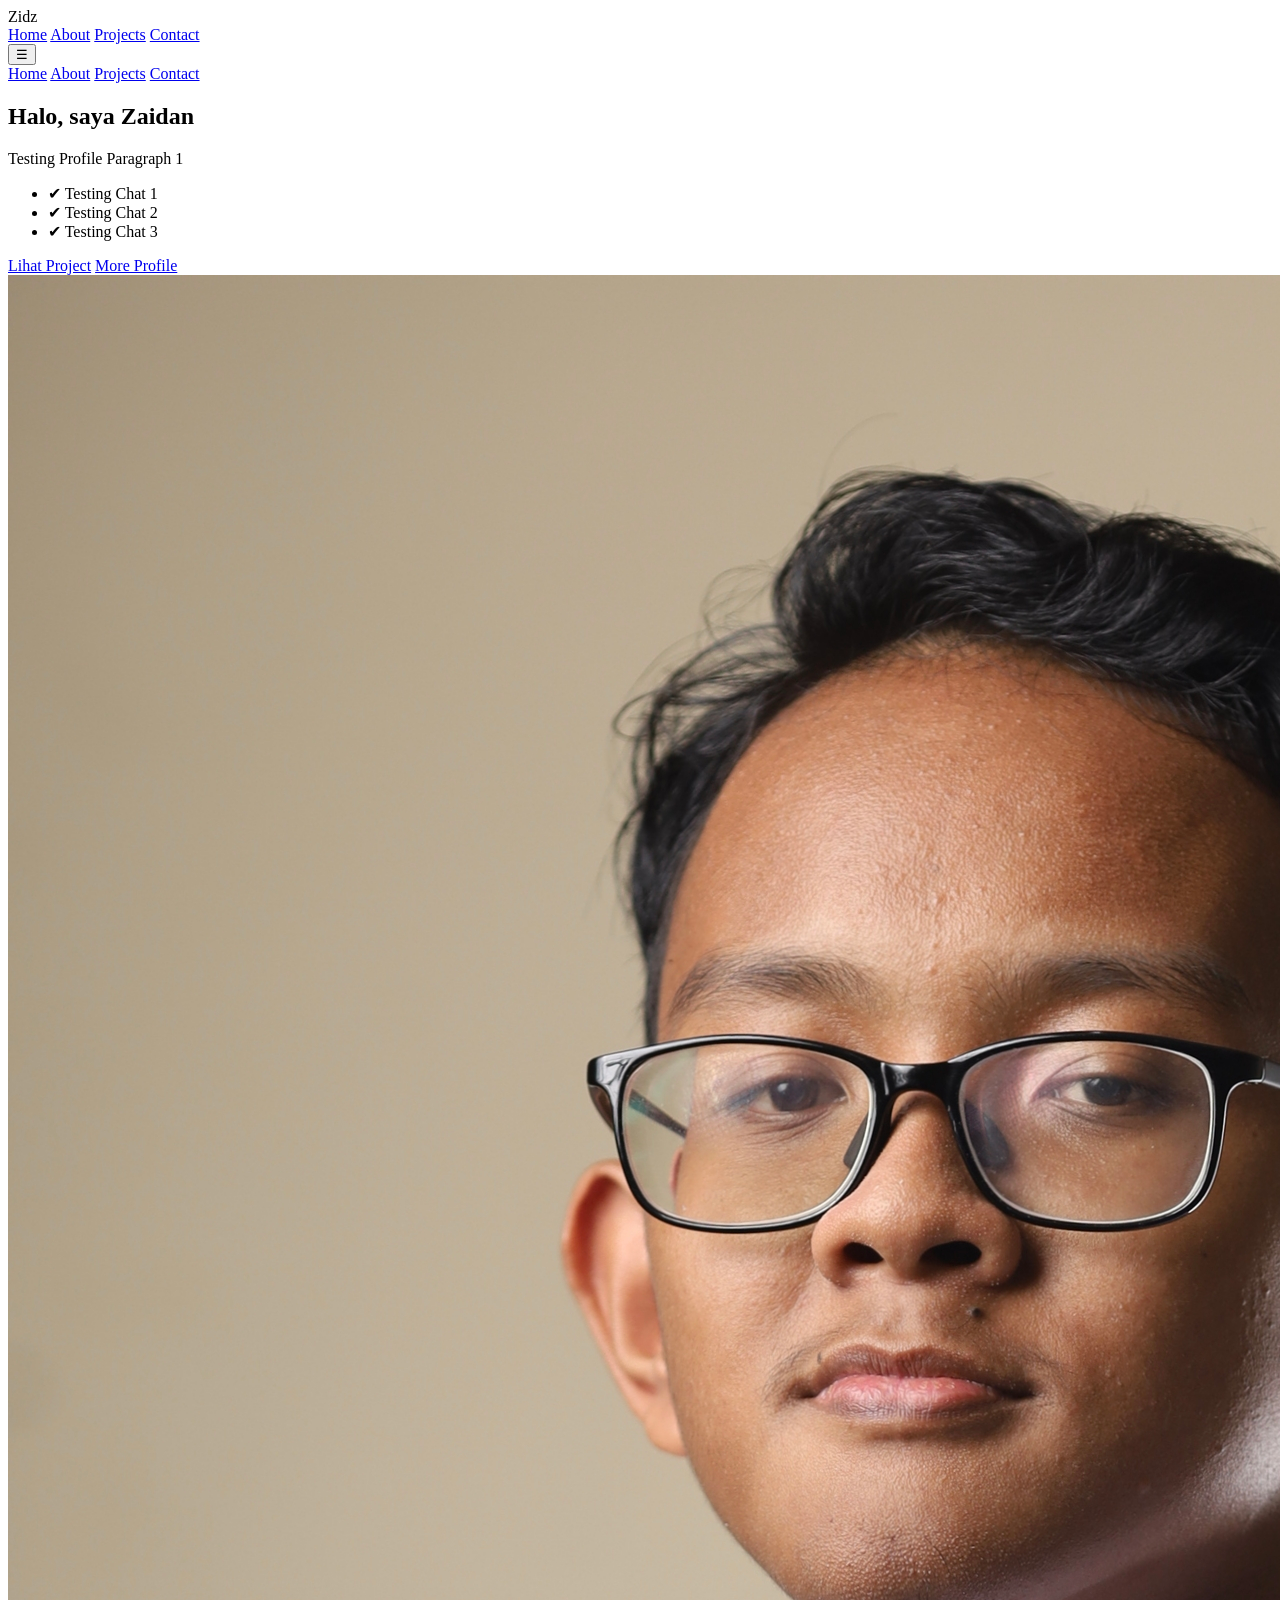
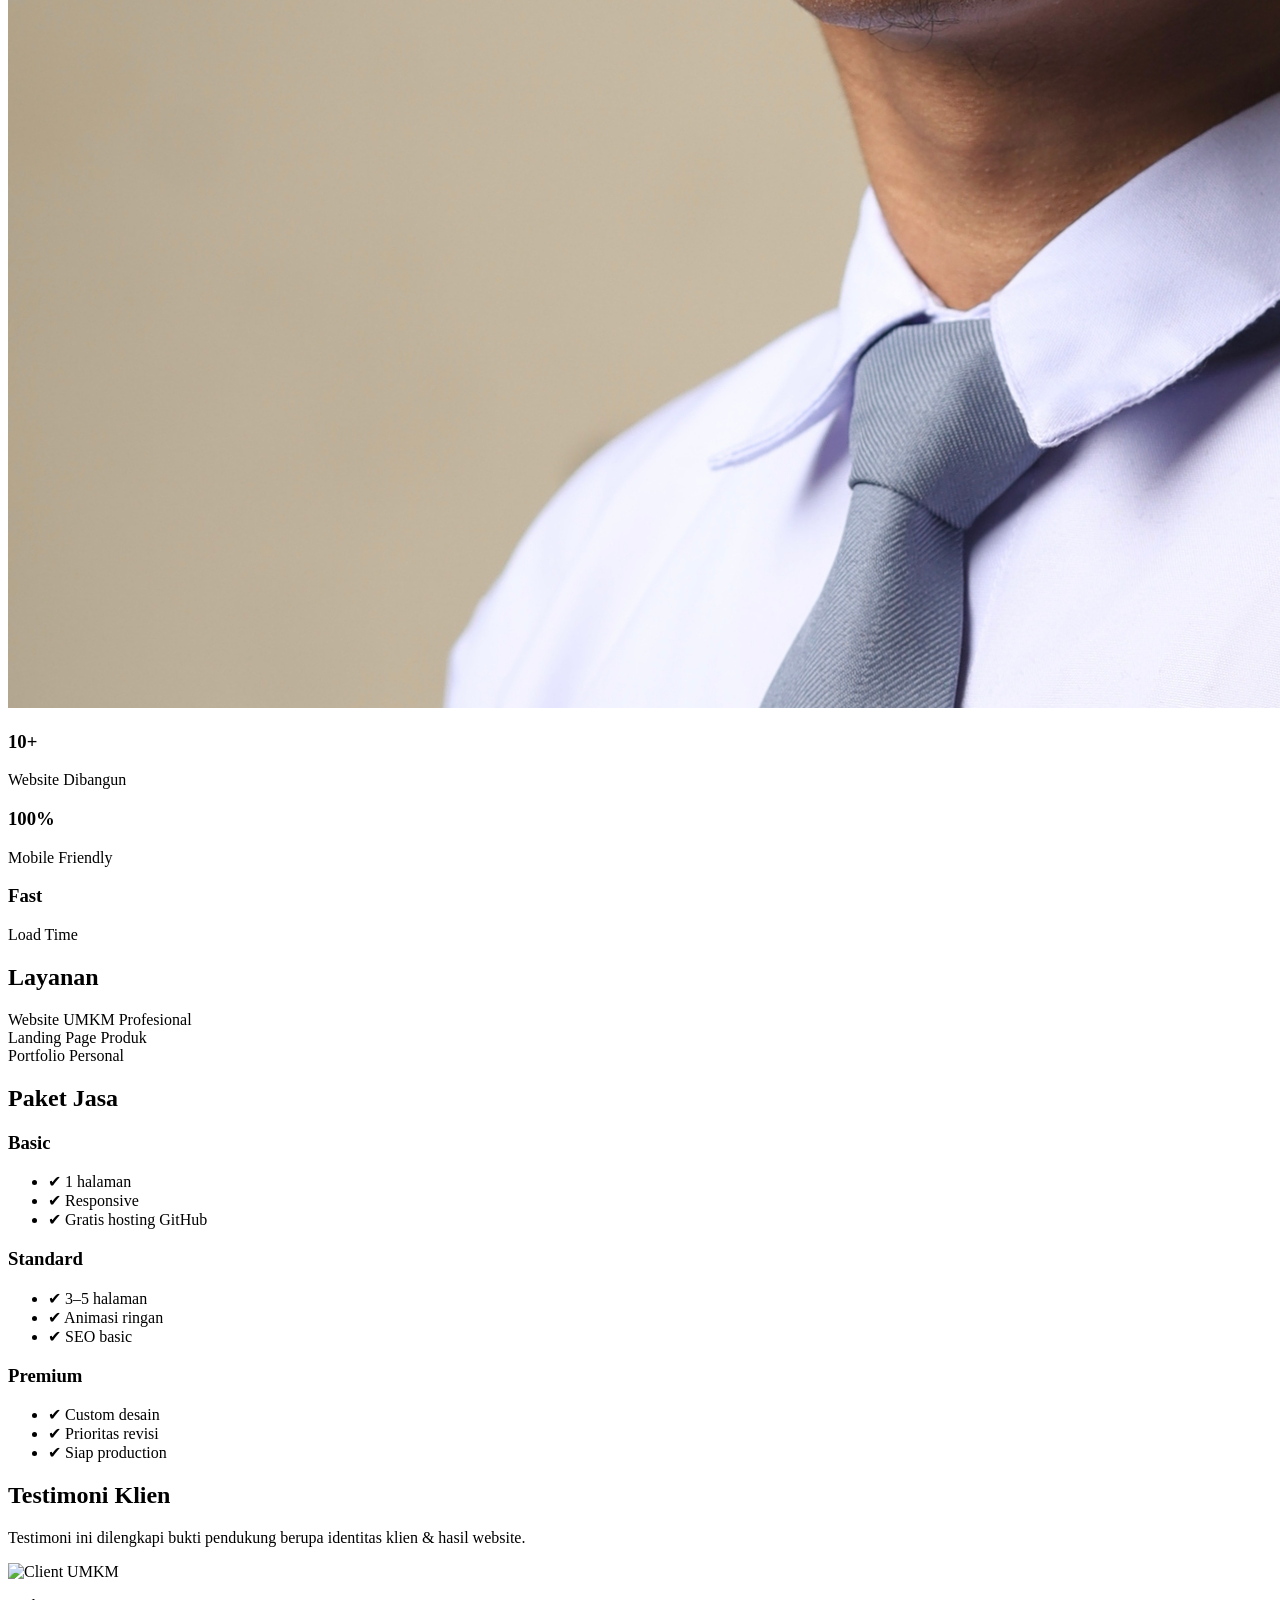
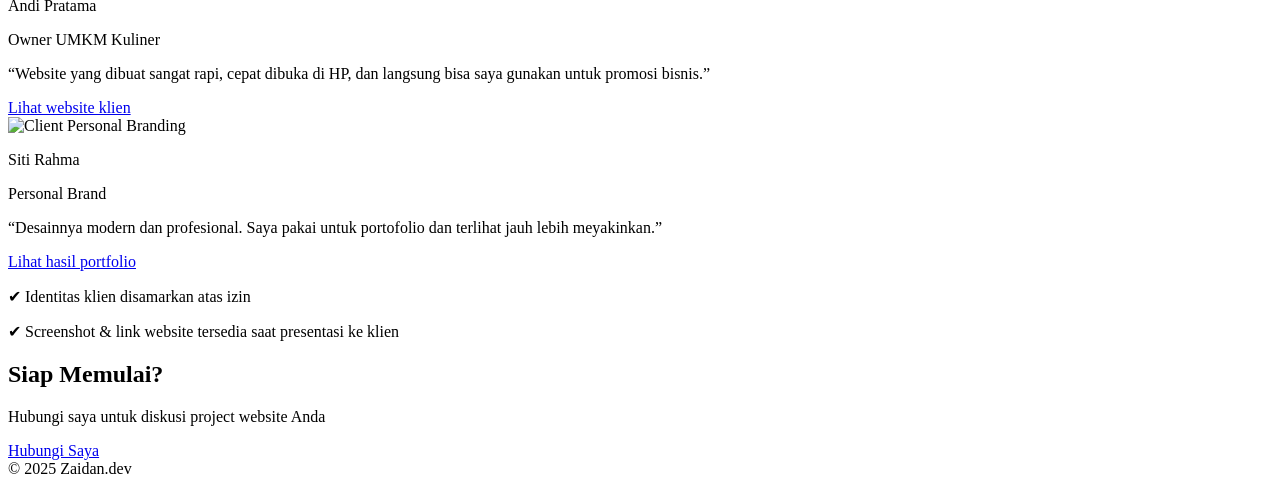
==== index.html @ a5950ab8 "Update index.html" ====
<!DOCTYPE html>
<html lang="id">
<head>
  <meta charset="UTF-8" />
  <meta name="viewport" content="width=device-width, initial-scale=1.0" />
  <title>Zaidan.dev | Elite Portfolio</title>
  <script src="https://cdn.tailwindcss.com"></script>

  <!-- Animations -->
  <style>
    @keyframes fadeUp { from { opacity:0; transform: translateY(40px);} to {opacity:1; transform:none;} }
    @keyframes float { 0%,100%{transform:translateY(0)} 50%{transform:translateY(-12px)} }
    .animate-fadeUp{animation:fadeUp 1s ease-out both}
    .animate-float{animation:float 5s ease-in-out infinite}
    .delay-1{animation-delay:.15s}
    .delay-2{animation-delay:.3s}
    .delay-3{animation-delay:.45s}
  </style>

  <!-- Mobile Navbar -->
  <script defer>
    document.addEventListener('DOMContentLoaded', () => {
      const btn = document.getElementById('menuBtn');
      const menu = document.getElementById('mobileMenu');
      btn.onclick = () => menu.classList.toggle('hidden');
    });
  </script>
</head>
<body class="bg-gradient-to-br from-slate-950 via-slate-900 to-indigo-950 text-white">

<!-- NAVBAR -->
<nav class="fixed top-0 w-full z-50 bg-black/70 backdrop-blur border-b border-white/10">
  <div class="max-w-6xl mx-auto px-6 py-4 flex justify-between items-center">
    <span class="font-bold">Zidz</span>
    <div class="hidden md:flex gap-6 text-sm">
      <a href="index.html">Home</a>
      <a href="about.html">About</a>
      <a href="projects.html">Projects</a>
      <a href="contact.html">Contact</a>
    </div>
    <button id="menuBtn" class="md:hidden text-2xl">☰</button>
  </div>
  <div id="mobileMenu" class="hidden md:hidden bg-black px-6 py-4 space-y-3">
    <a href="index.html" class="block">Home</a>
    <a href="about.html" class="block">About</a>
    <a href="projects.html" class="block">Projects</a>
    <a href="contact.html" class="block">Contact</a>
  </div>
</nav>

<div class="pt-24"></div>

<!-- HERO -->
<section class="min-h-screen flex items-center justify-center px-6">
  <div class="grid md:grid-cols-2 gap-12 items-center max-w-6xl">
    <div class="animate-fadeUp">
      <h1 class="text-5xl md:text-6xl font-extrabold mb-6">Halo, saya <span class="text-indigo-400">Zaidan</span></h1>
      <p class="text-gray-400 mb-6">Testing Profile Paragraph 1</p>
      <ul class="text-gray-300 space-y-2 mb-8">
        <li>✔ Testing Chat 1</li>
        <li>✔ Testing Chat 2</li>
        <li>✔ Testing Chat 3</li>
      </ul>
      <div class="flex flex-wrap gap-4">
        <a href="projects.html" class="bg-indigo-600 hover:bg-indigo-500 transition px-8 py-4 rounded-xl">Lihat Project</a>
        <a href="#pricing" class="border border-white/30 px-8 py-4 rounded-xl">More Profile</a>
      </div>
    </div>
    <div class="flex justify-center animate-float">
      <img src="assets/img/profile.jpg" class="w-72 h-72 rounded-full border-4 border-indigo-400/40 shadow-2xl" />
    </div>
  </div>
</section>

<!-- STATS -->
<section class="bg-black/30 py-20">
  <div class="max-w-6xl mx-auto px-6 grid grid-cols-1 sm:grid-cols-3 gap-8 text-center">
    <div class="animate-fadeUp">
      <h3 class="text-4xl font-bold text-indigo-400">10+</h3>
      <p class="text-gray-400">Website Dibangun</p>
    </div>
    <div class="animate-fadeUp delay-1">
      <h3 class="text-4xl font-bold text-indigo-400">100%</h3>
      <p class="text-gray-400">Mobile Friendly</p>
    </div>
    <div class="animate-fadeUp delay-2">
      <h3 class="text-4xl font-bold text-indigo-400">Fast</h3>
      <p class="text-gray-400">Load Time</p>
    </div>
  </div>
</section>

<!-- SERVICES -->
<section class="py-24">
  <div class="max-w-6xl mx-auto px-6">
    <h2 class="text-4xl font-bold mb-12">Layanan</h2>
    <div class="grid md:grid-cols-3 gap-8">
      <div class="bg-white/5 p-6 rounded-xl animate-fadeUp">Website UMKM Profesional</div>
      <div class="bg-white/5 p-6 rounded-xl animate-fadeUp delay-1">Landing Page Produk</div>
      <div class="bg-white/5 p-6 rounded-xl animate-fadeUp delay-2">Portfolio Personal</div>
    </div>
  </div>
</section>

<!-- PRICING -->
<section id="pricing" class="bg-black/30 py-24">
  <div class="max-w-6xl mx-auto px-6">
    <h2 class="text-4xl font-bold mb-12">Paket Jasa</h2>
    <div class="grid md:grid-cols-3 gap-8">
      <div class="bg-white/5 p-6 rounded-xl animate-fadeUp">
        <h3 class="text-xl font-bold mb-4">Basic</h3>
        <ul class="text-gray-400 space-y-2">
          <li>✔ 1 halaman</li>
          <li>✔ Responsive</li>
          <li>✔ Gratis hosting GitHub</li>
        </ul>
      </div>
      <div class="bg-indigo-600 p-6 rounded-xl animate-fadeUp delay-1">
        <h3 class="text-xl font-bold mb-4">Standard</h3>
        <ul class="space-y-2">
          <li>✔ 3–5 halaman</li>
          <li>✔ Animasi ringan</li>
          <li>✔ SEO basic</li>
        </ul>
      </div>
      <div class="bg-white/5 p-6 rounded-xl animate-fadeUp delay-2">
        <h3 class="text-xl font-bold mb-4">Premium</h3>
        <ul class="text-gray-400 space-y-2">
          <li>✔ Custom desain</li>
          <li>✔ Prioritas revisi</li>
          <li>✔ Siap production</li>
        </ul>
      </div>
    </div>
  </div>
</section>

<!-- TESTIMONIAL -->
<section class="py-24 bg-black/20">
  <div class="max-w-6xl mx-auto px-6">
    <h2 class="text-4xl font-bold mb-4">Testimoni Klien</h2>
    <p class="text-gray-400 mb-12">Testimoni ini dilengkapi bukti pendukung berupa identitas klien & hasil website.</p>

    <div class="grid md:grid-cols-2 gap-8">
      <!-- Testimoni 1 -->
      <div class="bg-white/5 p-6 rounded-xl animate-fadeUp">
        <div class="flex items-center gap-4 mb-4">
          <img src="https://placehold.co/60x60" class="rounded-full" alt="Client UMKM" />
          <div>
            <p class="font-semibold">Andi Pratama</p>
            <p class="text-sm text-gray-400">Owner UMKM Kuliner</p>
          </div>
        </div>
        <p class="text-gray-300 mb-4">“Website yang dibuat sangat rapi, cepat dibuka di HP, dan langsung bisa saya gunakan untuk promosi bisnis.”</p>
        <a href="#" class="text-indigo-400 text-sm underline">Lihat website klien</a>
      </div>

      <!-- Testimoni 2 -->
      <div class="bg-white/5 p-6 rounded-xl animate-fadeUp delay-1">
        <div class="flex items-center gap-4 mb-4">
          <img src="https://placehold.co/60x60" class="rounded-full" alt="Client Personal Branding" />
          <div>
            <p class="font-semibold">Siti Rahma</p>
            <p class="text-sm text-gray-400">Personal Brand</p>
          </div>
        </div>
        <p class="text-gray-300 mb-4">“Desainnya modern dan profesional. Saya pakai untuk portofolio dan terlihat jauh lebih meyakinkan.”</p>
        <a href="#" class="text-indigo-400 text-sm underline">Lihat hasil portfolio</a>
      </div>
    </div>

    <!-- Bukti tambahan -->
    <div class="mt-12 text-sm text-gray-400">
      <p>✔ Identitas klien disamarkan atas izin</p>
      <p>✔ Screenshot & link website tersedia saat presentasi ke klien</p>
    </div>
  </div>
</section>

<!-- CTA -->
<section class="bg-indigo-700 py-24 text-center">
  <h2 class="text-4xl font-bold mb-6">Siap Memulai?</h2>
  <p class="mb-8">Hubungi saya untuk diskusi project website Anda</p>
  <a href="contact.html" class="bg-white text-indigo-700 px-8 py-4 rounded-xl font-semibold">Hubungi Saya</a>
</section>

<footer class="py-6 text-center text-sm text-gray-400">© 2025 Zaidan.dev</footer>

</body>
</html>
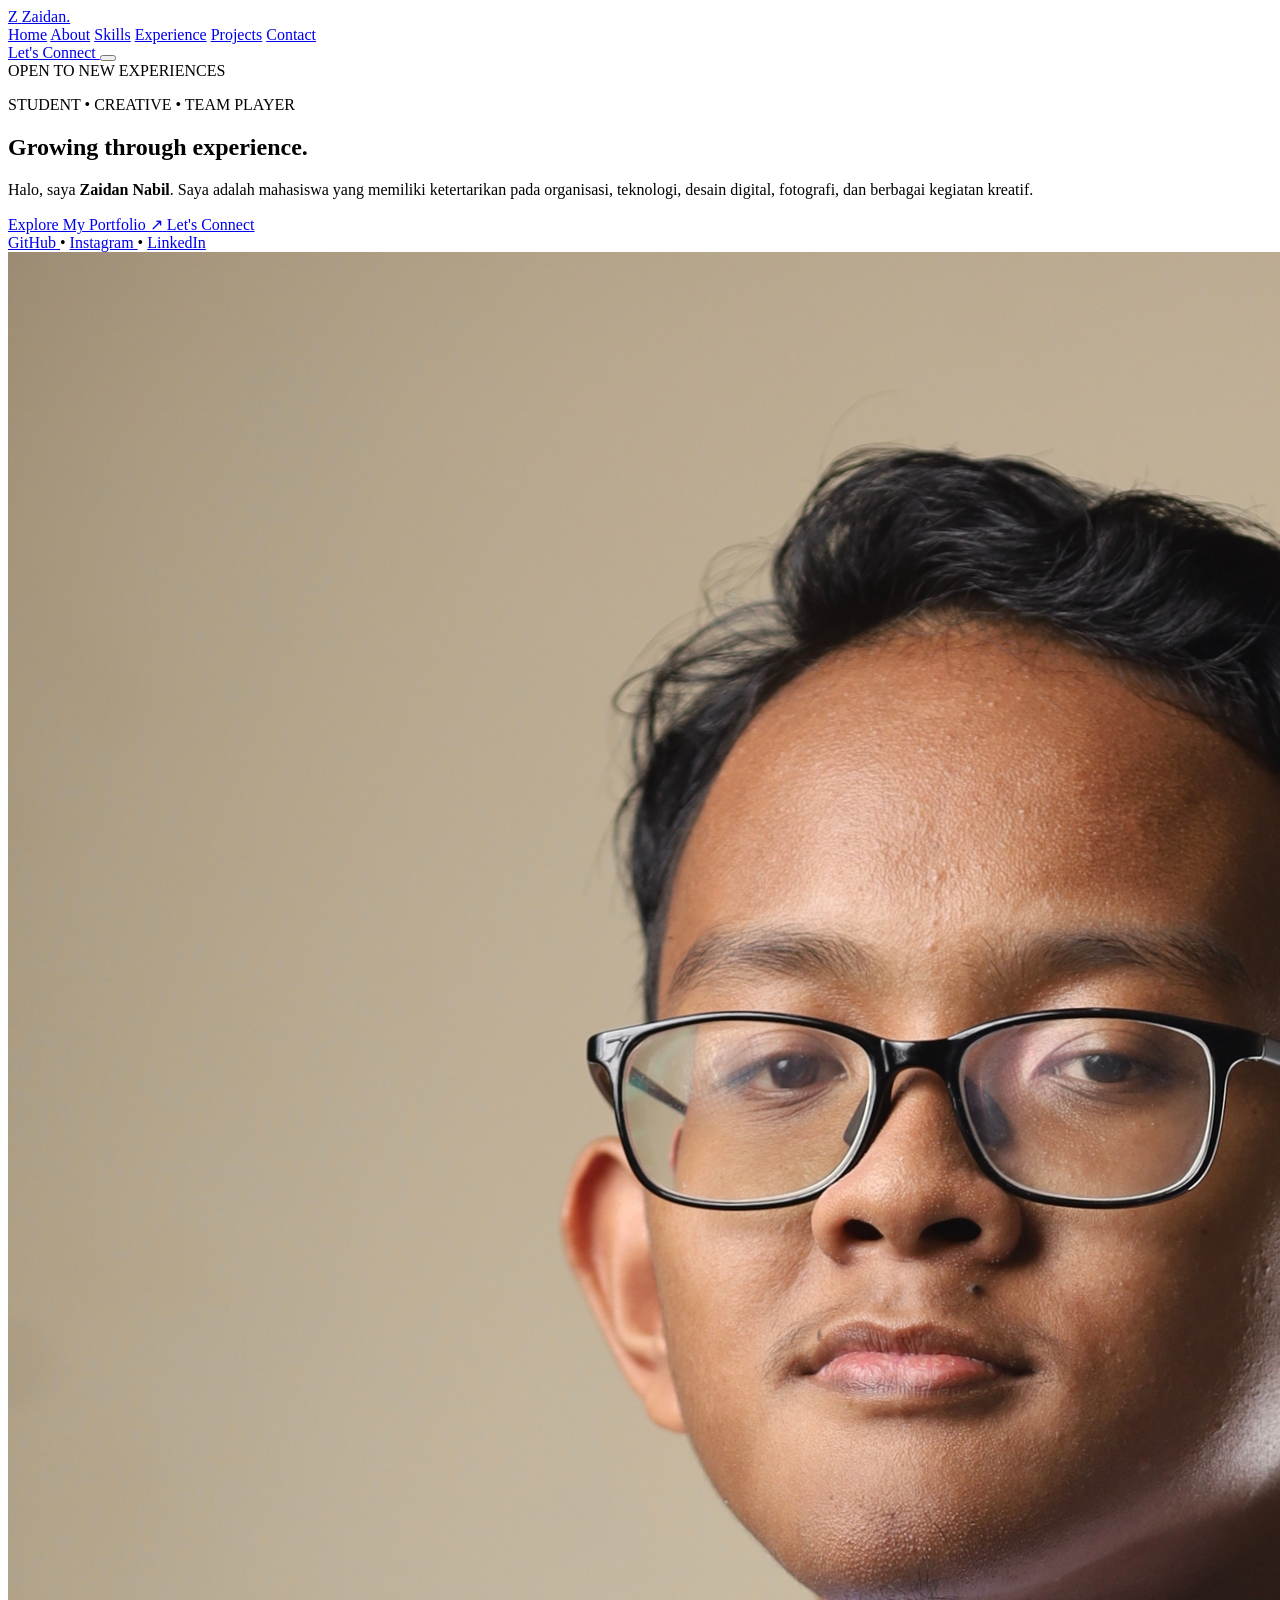
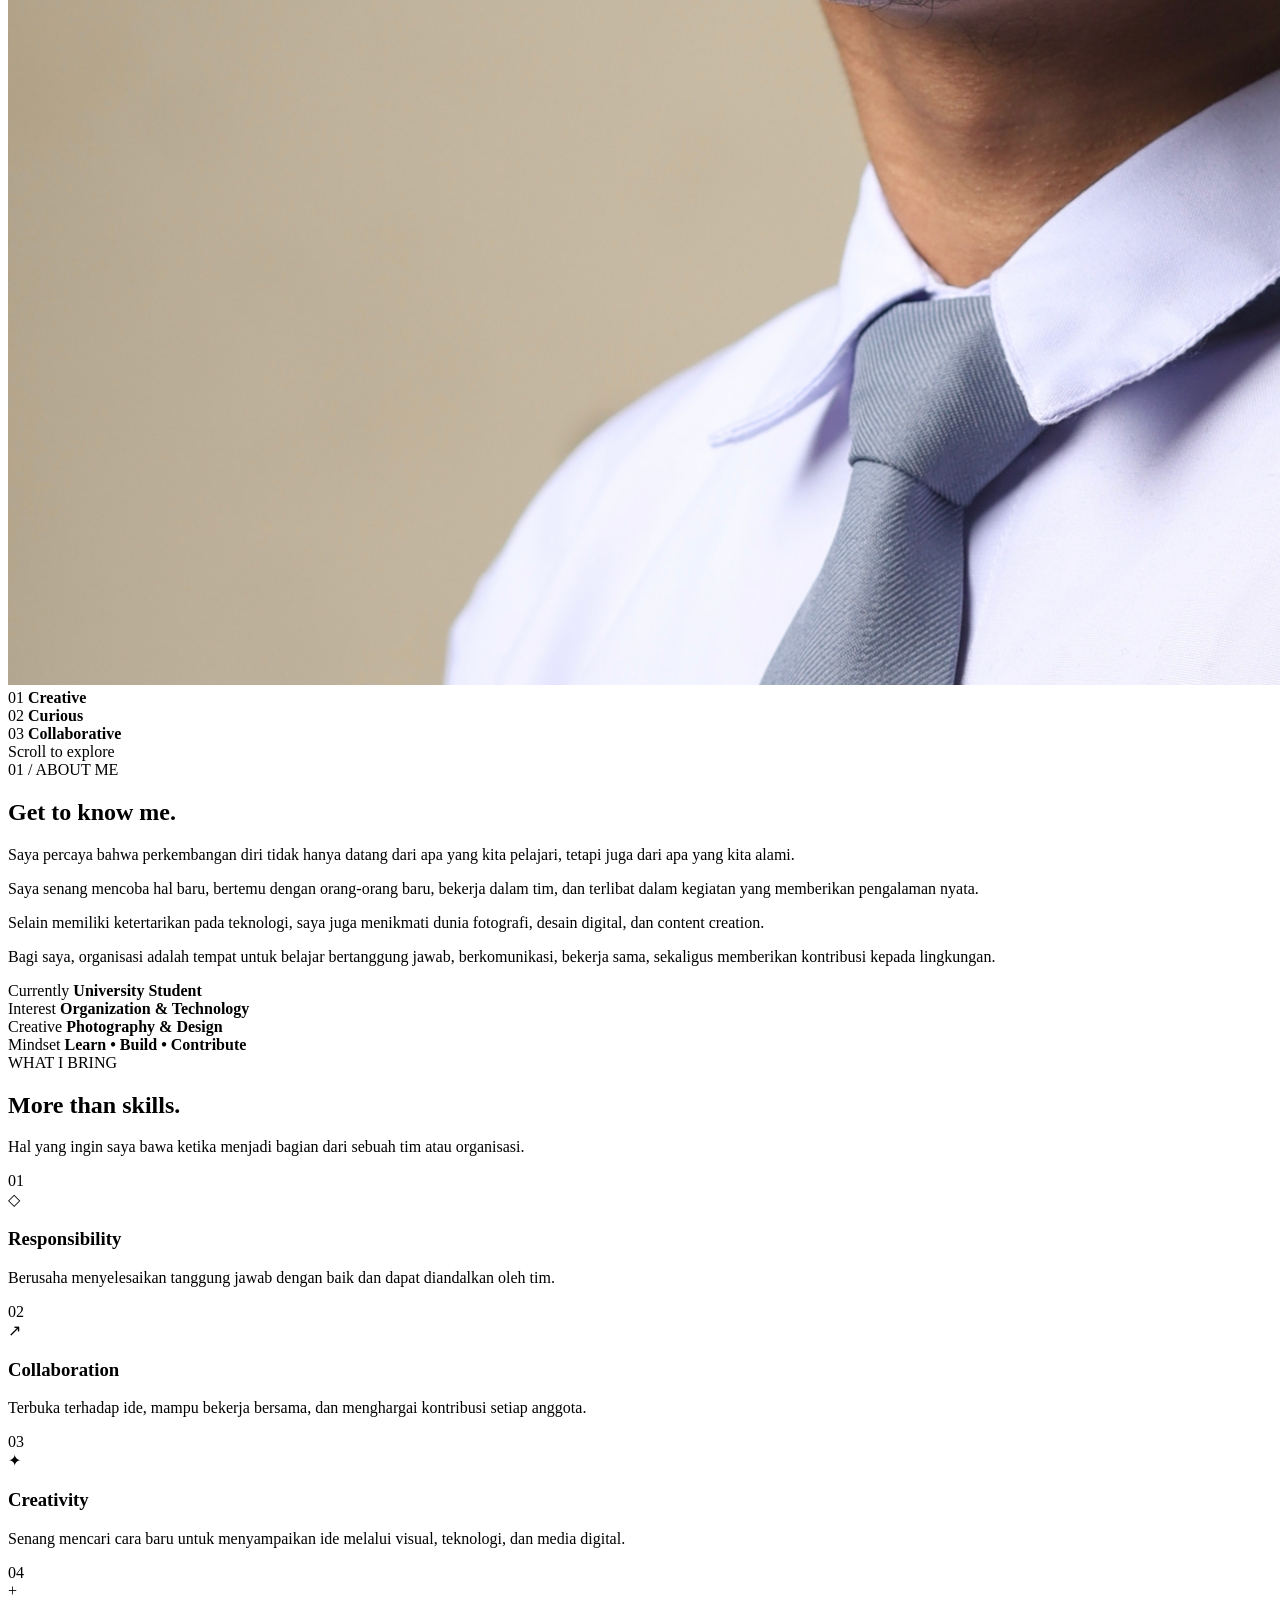
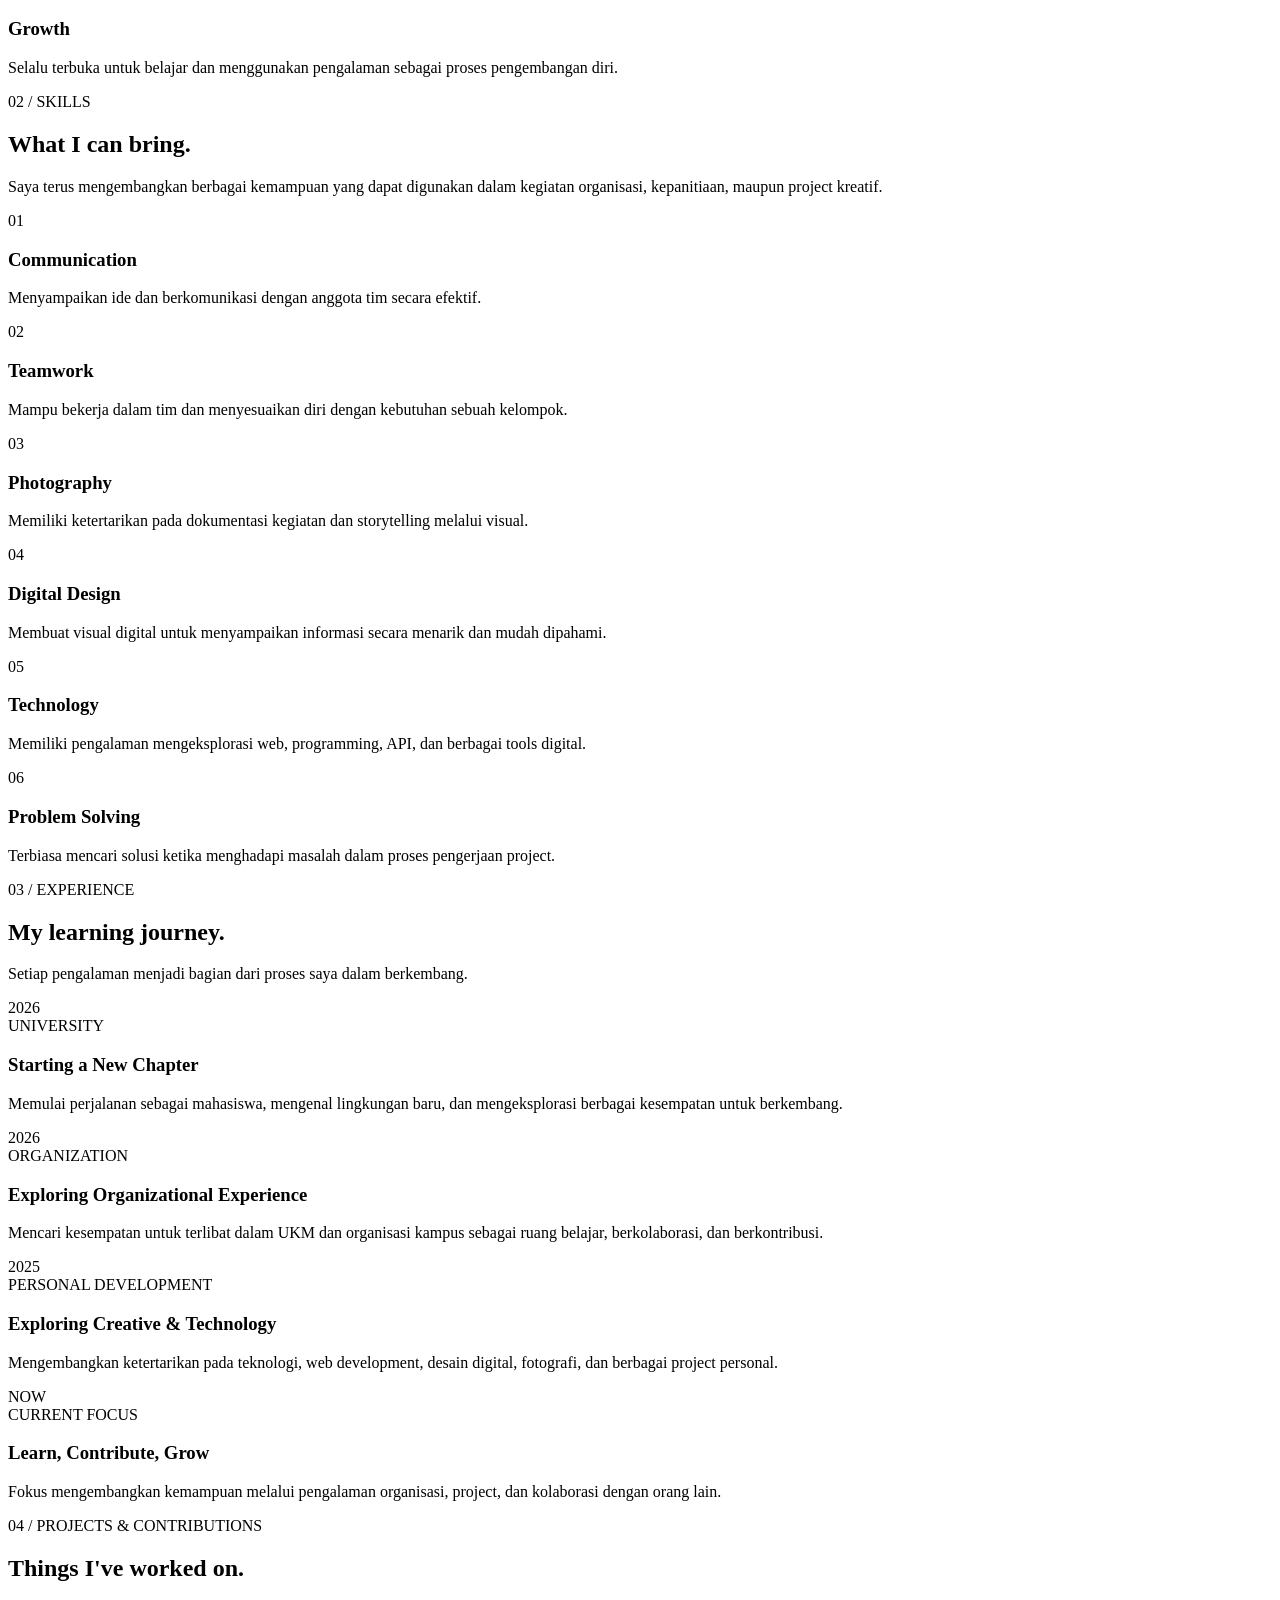
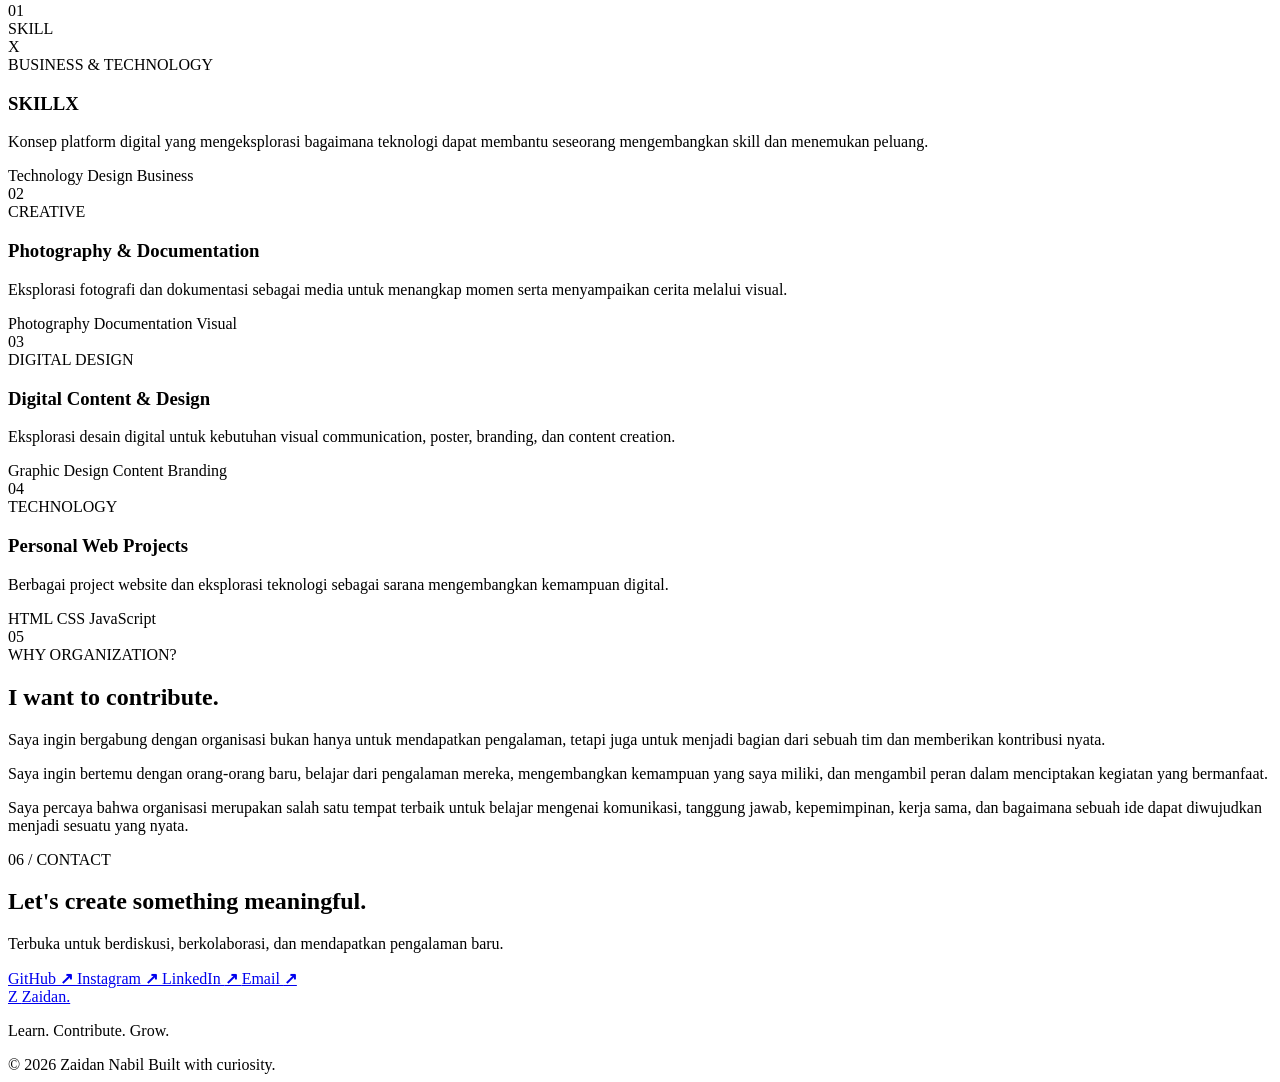
==== commit c3221e18: "Update fmt.Println output from 'Hello' to 'Goodbye'" ====
--- a/index.html
+++ b/index.html
@@ -1,190 +1,1230 @@
 <!DOCTYPE html>
 <html lang="id">
 <head>
-  <meta charset="UTF-8" />
-  <meta name="viewport" content="width=device-width, initial-scale=1.0" />
-  <title>Zaidan.dev | Elite Portfolio</title>
-  <script src="https://cdn.tailwindcss.com"></script>
-
-  <!-- Animations -->
-  <style>
-    @keyframes fadeUp { from { opacity:0; transform: translateY(40px);} to {opacity:1; transform:none;} }
-    @keyframes float { 0%,100%{transform:translateY(0)} 50%{transform:translateY(-12px)} }
-    .animate-fadeUp{animation:fadeUp 1s ease-out both}
-    .animate-float{animation:float 5s ease-in-out infinite}
-    .delay-1{animation-delay:.15s}
-    .delay-2{animation-delay:.3s}
-    .delay-3{animation-delay:.45s}
-  </style>
-
-  <!-- Mobile Navbar -->
-  <script defer>
-    document.addEventListener('DOMContentLoaded', () => {
-      const btn = document.getElementById('menuBtn');
-      const menu = document.getElementById('mobileMenu');
-      btn.onclick = () => menu.classList.toggle('hidden');
-    });
-  </script>
+    <meta charset="UTF-8">
+    <meta name="viewport" content="width=device-width, initial-scale=1.0">
+
+    <title>Zaidan Nabil | Student Portfolio</title>
+
+    <meta
+        name="description"
+        content="Portfolio personal Zaidan Nabil — mahasiswa yang tertarik pada organisasi, teknologi, desain, fotografi, dan pengembangan diri."
+    >
+
+    <link rel="preconnect" href="https://fonts.googleapis.com">
+    <link rel="preconnect" href="https://fonts.gstatic.com" crossorigin>
+
+    <link
+        href="https://fonts.googleapis.com/css2?family=DM+Sans:wght@400;500;600;700&family=Space+Grotesk:wght@400;500;600;700&display=swap"
+        rel="stylesheet"
+    >
+
+    <link rel="stylesheet" href="assets/css/style.css">
 </head>
-<body class="bg-gradient-to-br from-slate-950 via-slate-900 to-indigo-950 text-white">
-
-<!-- NAVBAR -->
-<nav class="fixed top-0 w-full z-50 bg-black/70 backdrop-blur border-b border-white/10">
-  <div class="max-w-6xl mx-auto px-6 py-4 flex justify-between items-center">
-    <span class="font-bold">Zidz</span>
-    <div class="hidden md:flex gap-6 text-sm">
-      <a href="index.html">Home</a>
-      <a href="about.html">About</a>
-      <a href="projects.html">Projects</a>
-      <a href="contact.html">Contact</a>
+
+<body>
+
+<!-- ================= NAVBAR ================= -->
+
+<header class="navbar" id="navbar">
+
+    <div class="container nav-wrapper">
+
+        <a href="index.html" class="brand">
+            <span class="brand-mark">Z</span>
+            <span>Zaidan.</span>
+        </a>
+
+        <nav class="nav-menu" id="navMenu">
+
+            <a href="#home" class="active">Home</a>
+            <a href="#about">About</a>
+            <a href="#skills">Skills</a>
+            <a href="#experience">Experience</a>
+            <a href="#projects">Projects</a>
+            <a href="#contact">Contact</a>
+
+        </nav>
+
+        <a href="#contact" class="nav-cta">
+            Let's Connect
+        </a>
+
+        <button
+            class="mobile-menu"
+            id="mobileMenu"
+            aria-label="Open navigation"
+        >
+            <span></span>
+            <span></span>
+            <span></span>
+        </button>
+
     </div>
-    <button id="menuBtn" class="md:hidden text-2xl">☰</button>
-  </div>
-  <div id="mobileMenu" class="hidden md:hidden bg-black px-6 py-4 space-y-3">
-    <a href="index.html" class="block">Home</a>
-    <a href="about.html" class="block">About</a>
-    <a href="projects.html" class="block">Projects</a>
-    <a href="contact.html" class="block">Contact</a>
-  </div>
-</nav>
-
-<div class="pt-24"></div>
-
-<!-- HERO -->
-<section class="min-h-screen flex items-center justify-center px-6">
-  <div class="grid md:grid-cols-2 gap-12 items-center max-w-6xl">
-    <div class="animate-fadeUp">
-      <h1 class="text-5xl md:text-6xl font-extrabold mb-6">Halo, saya <span class="text-indigo-400">Zaidan</span></h1>
-      <p class="text-gray-400 mb-6">Testing Profile Paragraph 1</p>
-      <ul class="text-gray-300 space-y-2 mb-8">
-        <li>✔ Testing Chat 1</li>
-        <li>✔ Testing Chat 2</li>
-        <li>✔ Testing Chat 3</li>
-      </ul>
-      <div class="flex flex-wrap gap-4">
-        <a href="projects.html" class="bg-indigo-600 hover:bg-indigo-500 transition px-8 py-4 rounded-xl">Lihat Project</a>
-        <a href="#pricing" class="border border-white/30 px-8 py-4 rounded-xl">More Profile</a>
-      </div>
+
+</header>
+
+
+<main>
+
+<!-- ================= HERO ================= -->
+
+<section class="hero" id="home">
+
+    <div class="hero-decoration decoration-one"></div>
+    <div class="hero-decoration decoration-two"></div>
+
+    <div class="container hero-wrapper">
+
+        <div class="hero-content reveal">
+
+            <div class="hero-label">
+                <span class="online-dot"></span>
+                OPEN TO NEW EXPERIENCES
+            </div>
+
+            <p class="hero-small-title">
+                STUDENT • CREATIVE • TEAM PLAYER
+            </p>
+
+            <h1>
+                Growing through
+                <span>experience.</span>
+            </h1>
+
+            <p class="hero-description">
+
+                Halo, saya <strong>Zaidan Nabil</strong>.
+                Saya adalah mahasiswa yang memiliki ketertarikan
+                pada organisasi, teknologi, desain digital,
+                fotografi, dan berbagai kegiatan kreatif.
+
+            </p>
+
+            <div class="hero-buttons">
+
+                <a href="#about" class="button primary">
+                    Explore My Portfolio
+                    <span>↗</span>
+                </a>
+
+                <a href="#contact" class="button secondary">
+                    Let's Connect
+                </a>
+
+            </div>
+
+            <div class="social-links">
+
+                <a
+                    href="https://github.com/ZidzN"
+                    target="_blank"
+                    rel="noopener"
+                >
+                    GitHub
+                </a>
+
+                <span>•</span>
+
+                <a href="#" target="_blank">
+                    Instagram
+                </a>
+
+                <span>•</span>
+
+                <a href="#" target="_blank">
+                    LinkedIn
+                </a>
+
+            </div>
+
+        </div>
+
+
+        <div class="hero-profile reveal">
+
+            <div class="profile-background"></div>
+
+            <div class="profile-frame">
+
+                <img
+                    src="assets/img/profile.jpg"
+                    alt="Foto Zaidan Nabil"
+                >
+
+            </div>
+
+            <div class="profile-tag tag-one">
+
+                <span>01</span>
+
+                <strong>
+                    Creative
+                </strong>
+
+            </div>
+
+            <div class="profile-tag tag-two">
+
+                <span>02</span>
+
+                <strong>
+                    Curious
+                </strong>
+
+            </div>
+
+            <div class="profile-tag tag-three">
+
+                <span>03</span>
+
+                <strong>
+                    Collaborative
+                </strong>
+
+            </div>
+
+        </div>
+
     </div>
-    <div class="flex justify-center animate-float">
-      <img src="assets/img/profile.jpg" class="w-72 h-72 rounded-full border-4 border-indigo-400/40 shadow-2xl" />
+
+
+    <div class="scroll-down">
+
+        <span></span>
+
+        Scroll to explore
+
     </div>
-  </div>
+
 </section>
 
-<!-- STATS -->
-<section class="bg-black/30 py-20">
-  <div class="max-w-6xl mx-auto px-6 grid grid-cols-1 sm:grid-cols-3 gap-8 text-center">
-    <div class="animate-fadeUp">
-      <h3 class="text-4xl font-bold text-indigo-400">10+</h3>
-      <p class="text-gray-400">Website Dibangun</p>
+
+<!-- ================= ABOUT ================= -->
+
+<section class="section" id="about">
+
+    <div class="container">
+
+        <div class="section-header reveal">
+
+            <span class="section-label">
+                01 / ABOUT ME
+            </span>
+
+            <h2>
+                Get to know
+                <span>me.</span>
+            </h2>
+
+        </div>
+
+
+        <div class="about-layout">
+
+            <div class="about-text reveal">
+
+                <p class="about-lead">
+
+                    Saya percaya bahwa perkembangan diri
+                    tidak hanya datang dari apa yang kita pelajari,
+                    tetapi juga dari apa yang kita alami.
+
+                </p>
+
+                <p>
+
+                    Saya senang mencoba hal baru, bertemu dengan
+                    orang-orang baru, bekerja dalam tim, dan terlibat
+                    dalam kegiatan yang memberikan pengalaman nyata.
+
+                </p>
+
+                <p>
+
+                    Selain memiliki ketertarikan pada teknologi,
+                    saya juga menikmati dunia fotografi, desain
+                    digital, dan content creation.
+
+                </p>
+
+                <p>
+
+                    Bagi saya, organisasi adalah tempat untuk belajar
+                    bertanggung jawab, berkomunikasi, bekerja sama,
+                    sekaligus memberikan kontribusi kepada lingkungan.
+
+                </p>
+
+            </div>
+
+
+            <div class="about-info reveal">
+
+                <div class="info-item">
+
+                    <span>Currently</span>
+
+                    <strong>
+                        University Student
+                    </strong>
+
+                </div>
+
+                <div class="info-item">
+
+                    <span>Interest</span>
+
+                    <strong>
+                        Organization & Technology
+                    </strong>
+
+                </div>
+
+                <div class="info-item">
+
+                    <span>Creative</span>
+
+                    <strong>
+                        Photography & Design
+                    </strong>
+
+                </div>
+
+                <div class="info-item">
+
+                    <span>Mindset</span>
+
+                    <strong>
+                        Learn • Build • Contribute
+                    </strong>
+
+                </div>
+
+            </div>
+
+        </div>
+
     </div>
-    <div class="animate-fadeUp delay-1">
-      <h3 class="text-4xl font-bold text-indigo-400">100%</h3>
-      <p class="text-gray-400">Mobile Friendly</p>
+
+</section>
+
+
+<!-- ================= VALUES ================= -->
+
+<section class="section values-section">
+
+    <div class="container">
+
+        <div class="section-header centered reveal">
+
+            <span class="section-label">
+                WHAT I BRING
+            </span>
+
+            <h2>
+                More than
+                <span>skills.</span>
+            </h2>
+
+            <p>
+                Hal yang ingin saya bawa ketika menjadi bagian
+                dari sebuah tim atau organisasi.
+            </p>
+
+        </div>
+
+
+        <div class="values-grid">
+
+            <article class="value-card reveal">
+
+                <span class="value-number">
+                    01
+                </span>
+
+                <div class="value-icon">
+                    ◇
+                </div>
+
+                <h3>
+                    Responsibility
+                </h3>
+
+                <p>
+                    Berusaha menyelesaikan tanggung jawab
+                    dengan baik dan dapat diandalkan oleh tim.
+                </p>
+
+            </article>
+
+
+            <article class="value-card reveal">
+
+                <span class="value-number">
+                    02
+                </span>
+
+                <div class="value-icon">
+                    ↗
+                </div>
+
+                <h3>
+                    Collaboration
+                </h3>
+
+                <p>
+                    Terbuka terhadap ide, mampu bekerja bersama,
+                    dan menghargai kontribusi setiap anggota.
+                </p>
+
+            </article>
+
+
+            <article class="value-card reveal">
+
+                <span class="value-number">
+                    03
+                </span>
+
+                <div class="value-icon">
+                    ✦
+                </div>
+
+                <h3>
+                    Creativity
+                </h3>
+
+                <p>
+                    Senang mencari cara baru untuk menyampaikan
+                    ide melalui visual, teknologi, dan media digital.
+                </p>
+
+            </article>
+
+
+            <article class="value-card reveal">
+
+                <span class="value-number">
+                    04
+                </span>
+
+                <div class="value-icon">
+                    +
+                </div>
+
+                <h3>
+                    Growth
+                </h3>
+
+                <p>
+                    Selalu terbuka untuk belajar dan menggunakan
+                    pengalaman sebagai proses pengembangan diri.
+                </p>
+
+            </article>
+
+        </div>
+
     </div>
-    <div class="animate-fadeUp delay-2">
-      <h3 class="text-4xl font-bold text-indigo-400">Fast</h3>
-      <p class="text-gray-400">Load Time</p>
+
+</section>
+
+
+<!-- ================= SKILLS ================= -->
+
+<section class="section" id="skills">
+
+    <div class="container">
+
+        <div class="section-header reveal">
+
+            <span class="section-label">
+                02 / SKILLS
+            </span>
+
+            <h2>
+                What I can
+                <span>bring.</span>
+            </h2>
+
+        </div>
+
+
+        <div class="skills-layout">
+
+            <div class="skills-intro reveal">
+
+                <p>
+
+                    Saya terus mengembangkan berbagai kemampuan
+                    yang dapat digunakan dalam kegiatan organisasi,
+                    kepanitiaan, maupun project kreatif.
+
+                </p>
+
+            </div>
+
+
+            <div class="skills-list">
+
+                <div class="skill-row reveal">
+
+                    <div class="skill-title">
+
+                        <span>
+                            01
+                        </span>
+
+                        <h3>
+                            Communication
+                        </h3>
+
+                    </div>
+
+                    <p>
+                        Menyampaikan ide dan berkomunikasi
+                        dengan anggota tim secara efektif.
+                    </p>
+
+                </div>
+
+
+                <div class="skill-row reveal">
+
+                    <div class="skill-title">
+
+                        <span>
+                            02
+                        </span>
+
+                        <h3>
+                            Teamwork
+                        </h3>
+
+                    </div>
+
+                    <p>
+                        Mampu bekerja dalam tim dan menyesuaikan
+                        diri dengan kebutuhan sebuah kelompok.
+                    </p>
+
+                </div>
+
+
+                <div class="skill-row reveal">
+
+                    <div class="skill-title">
+
+                        <span>
+                            03
+                        </span>
+
+                        <h3>
+                            Photography
+                        </h3>
+
+                    </div>
+
+                    <p>
+                        Memiliki ketertarikan pada dokumentasi
+                        kegiatan dan storytelling melalui visual.
+                    </p>
+
+                </div>
+
+
+                <div class="skill-row reveal">
+
+                    <div class="skill-title">
+
+                        <span>
+                            04
+                        </span>
+
+                        <h3>
+                            Digital Design
+                        </h3>
+
+                    </div>
+
+                    <p>
+                        Membuat visual digital untuk menyampaikan
+                        informasi secara menarik dan mudah dipahami.
+                    </p>
+
+                </div>
+
+
+                <div class="skill-row reveal">
+
+                    <div class="skill-title">
+
+                        <span>
+                            05
+                        </span>
+
+                        <h3>
+                            Technology
+                        </h3>
+
+                    </div>
+
+                    <p>
+                        Memiliki pengalaman mengeksplorasi web,
+                        programming, API, dan berbagai tools digital.
+                    </p>
+
+                </div>
+
+
+                <div class="skill-row reveal">
+
+                    <div class="skill-title">
+
+                        <span>
+                            06
+                        </span>
+
+                        <h3>
+                            Problem Solving
+                        </h3>
+
+                    </div>
+
+                    <p>
+                        Terbiasa mencari solusi ketika menghadapi
+                        masalah dalam proses pengerjaan project.
+                    </p>
+
+                </div>
+
+            </div>
+
+        </div>
+
     </div>
-  </div>
+
 </section>
 
-<!-- SERVICES -->
-<section class="py-24">
-  <div class="max-w-6xl mx-auto px-6">
-    <h2 class="text-4xl font-bold mb-12">Layanan</h2>
-    <div class="grid md:grid-cols-3 gap-8">
-      <div class="bg-white/5 p-6 rounded-xl animate-fadeUp">Website UMKM Profesional</div>
-      <div class="bg-white/5 p-6 rounded-xl animate-fadeUp delay-1">Landing Page Produk</div>
-      <div class="bg-white/5 p-6 rounded-xl animate-fadeUp delay-2">Portfolio Personal</div>
+
+<!-- ================= EXPERIENCE ================= -->
+
+<section class="section experience-section" id="experience">
+
+    <div class="container">
+
+        <div class="section-header centered reveal">
+
+            <span class="section-label">
+                03 / EXPERIENCE
+            </span>
+
+            <h2>
+                My learning
+                <span>journey.</span>
+            </h2>
+
+            <p>
+                Setiap pengalaman menjadi bagian dari proses
+                saya dalam berkembang.
+            </p>
+
+        </div>
+
+
+        <div class="timeline">
+
+            <div class="timeline-item reveal">
+
+                <div class="timeline-date">
+                    2026
+                </div>
+
+                <div class="timeline-dot"></div>
+
+                <div class="timeline-content">
+
+                    <span>
+                        UNIVERSITY
+                    </span>
+
+                    <h3>
+                        Starting a New Chapter
+                    </h3>
+
+                    <p>
+                        Memulai perjalanan sebagai mahasiswa,
+                        mengenal lingkungan baru, dan mengeksplorasi
+                        berbagai kesempatan untuk berkembang.
+                    </p>
+
+                </div>
+
+            </div>
+
+
+            <div class="timeline-item reveal">
+
+                <div class="timeline-date">
+                    2026
+                </div>
+
+                <div class="timeline-dot"></div>
+
+                <div class="timeline-content">
+
+                    <span>
+                        ORGANIZATION
+                    </span>
+
+                    <h3>
+                        Exploring Organizational Experience
+                    </h3>
+
+                    <p>
+                        Mencari kesempatan untuk terlibat dalam
+                        UKM dan organisasi kampus sebagai ruang
+                        belajar, berkolaborasi, dan berkontribusi.
+                    </p>
+
+                </div>
+
+            </div>
+
+
+            <div class="timeline-item reveal">
+
+                <div class="timeline-date">
+                    2025
+                </div>
+
+                <div class="timeline-dot"></div>
+
+                <div class="timeline-content">
+
+                    <span>
+                        PERSONAL DEVELOPMENT
+                    </span>
+
+                    <h3>
+                        Exploring Creative & Technology
+                    </h3>
+
+                    <p>
+                        Mengembangkan ketertarikan pada teknologi,
+                        web development, desain digital, fotografi,
+                        dan berbagai project personal.
+                    </p>
+
+                </div>
+
+            </div>
+
+
+            <div class="timeline-item reveal">
+
+                <div class="timeline-date">
+                    NOW
+                </div>
+
+                <div class="timeline-dot current"></div>
+
+                <div class="timeline-content">
+
+                    <span>
+                        CURRENT FOCUS
+                    </span>
+
+                    <h3>
+                        Learn, Contribute, Grow
+                    </h3>
+
+                    <p>
+                        Fokus mengembangkan kemampuan melalui
+                        pengalaman organisasi, project, dan
+                        kolaborasi dengan orang lain.
+                    </p>
+
+                </div>
+
+            </div>
+
+        </div>
+
     </div>
-  </div>
+
 </section>
 
-<!-- PRICING -->
-<section id="pricing" class="bg-black/30 py-24">
-  <div class="max-w-6xl mx-auto px-6">
-    <h2 class="text-4xl font-bold mb-12">Paket Jasa</h2>
-    <div class="grid md:grid-cols-3 gap-8">
-      <div class="bg-white/5 p-6 rounded-xl animate-fadeUp">
-        <h3 class="text-xl font-bold mb-4">Basic</h3>
-        <ul class="text-gray-400 space-y-2">
-          <li>✔ 1 halaman</li>
-          <li>✔ Responsive</li>
-          <li>✔ Gratis hosting GitHub</li>
-        </ul>
-      </div>
-      <div class="bg-indigo-600 p-6 rounded-xl animate-fadeUp delay-1">
-        <h3 class="text-xl font-bold mb-4">Standard</h3>
-        <ul class="space-y-2">
-          <li>✔ 3–5 halaman</li>
-          <li>✔ Animasi ringan</li>
-          <li>✔ SEO basic</li>
-        </ul>
-      </div>
-      <div class="bg-white/5 p-6 rounded-xl animate-fadeUp delay-2">
-        <h3 class="text-xl font-bold mb-4">Premium</h3>
-        <ul class="text-gray-400 space-y-2">
-          <li>✔ Custom desain</li>
-          <li>✔ Prioritas revisi</li>
-          <li>✔ Siap production</li>
-        </ul>
-      </div>
+
+<!-- ================= PROJECTS ================= -->
+
+<section class="section projects-section" id="projects">
+
+    <div class="container">
+
+        <div class="section-header reveal">
+
+            <span class="section-label">
+                04 / PROJECTS & CONTRIBUTIONS
+            </span>
+
+            <h2>
+                Things I've
+                <span>worked on.</span>
+            </h2>
+
+        </div>
+
+
+        <div class="projects-grid">
+
+
+            <!-- PROJECT 1 -->
+
+            <article class="project-card reveal">
+
+                <div class="project-image project-one">
+
+                    <span class="project-number">
+                        01
+                    </span>
+
+                    <div class="project-visual">
+
+                        <div class="visual-box">
+                            SKILL
+                        </div>
+
+                        <div class="visual-box">
+                            X
+                        </div>
+
+                    </div>
+
+                </div>
+
+
+                <div class="project-body">
+
+                    <div class="project-category">
+                        BUSINESS & TECHNOLOGY
+                    </div>
+
+                    <h3>
+                        SKILLX
+                    </h3>
+
+                    <p>
+                        Konsep platform digital yang mengeksplorasi
+                        bagaimana teknologi dapat membantu seseorang
+                        mengembangkan skill dan menemukan peluang.
+                    </p>
+
+                    <div class="project-tags">
+
+                        <span>
+                            Technology
+                        </span>
+
+                        <span>
+                            Design
+                        </span>
+
+                        <span>
+                            Business
+                        </span>
+
+                    </div>
+
+                </div>
+
+            </article>
+
+
+            <!-- PROJECT 2 -->
+
+            <article class="project-card reveal">
+
+                <div class="project-image project-two">
+
+                    <span class="project-number">
+                        02
+                    </span>
+
+                    <div class="camera-visual">
+                        <div class="camera-lens"></div>
+                    </div>
+
+                </div>
+
+
+                <div class="project-body">
+
+                    <div class="project-category">
+                        CREATIVE
+                    </div>
+
+                    <h3>
+                        Photography & Documentation
+                    </h3>
+
+                    <p>
+                        Eksplorasi fotografi dan dokumentasi sebagai
+                        media untuk menangkap momen serta menyampaikan
+                        cerita melalui visual.
+                    </p>
+
+                    <div class="project-tags">
+
+                        <span>
+                            Photography
+                        </span>
+
+                        <span>
+                            Documentation
+                        </span>
+
+                        <span>
+                            Visual
+                        </span>
+
+                    </div>
+
+                </div>
+
+            </article>
+
+
+            <!-- PROJECT 3 -->
+
+            <article class="project-card reveal">
+
+                <div class="project-image project-three">
+
+                    <span class="project-number">
+                        03
+                    </span>
+
+                    <div class="design-visual">
+
+                        <div></div>
+                        <div></div>
+                        <div></div>
+
+                    </div>
+
+                </div>
+
+
+                <div class="project-body">
+
+                    <div class="project-category">
+                        DIGITAL DESIGN
+                    </div>
+
+                    <h3>
+                        Digital Content & Design
+                    </h3>
+
+                    <p>
+                        Eksplorasi desain digital untuk kebutuhan
+                        visual communication, poster, branding,
+                        dan content creation.
+                    </p>
+
+                    <div class="project-tags">
+
+                        <span>
+                            Graphic Design
+                        </span>
+
+                        <span>
+                            Content
+                        </span>
+
+                        <span>
+                            Branding
+                        </span>
+
+                    </div>
+
+                </div>
+
+            </article>
+
+
+            <!-- PROJECT 4 -->
+
+            <article class="project-card reveal">
+
+                <div class="project-image project-four">
+
+                    <span class="project-number">
+                        04
+                    </span>
+
+                    <div class="web-visual">
+
+                        <div class="web-top"></div>
+
+                        <div class="web-lines">
+                            <span></span>
+                            <span></span>
+                            <span></span>
+                        </div>
+
+                    </div>
+
+                </div>
+
+
+                <div class="project-body">
+
+                    <div class="project-category">
+                        TECHNOLOGY
+                    </div>
+
+                    <h3>
+                        Personal Web Projects
+                    </h3>
+
+                    <p>
+                        Berbagai project website dan eksplorasi
+                        teknologi sebagai sarana mengembangkan
+                        kemampuan digital.
+                    </p>
+
+                    <div class="project-tags">
+
+                        <span>
+                            HTML
+                        </span>
+
+                        <span>
+                            CSS
+                        </span>
+
+                        <span>
+                            JavaScript
+                        </span>
+
+                    </div>
+
+                </div>
+
+            </article>
+
+        </div>
+
     </div>
-  </div>
+
 </section>
 
-<!-- TESTIMONIAL -->
-<section class="py-24 bg-black/20">
-  <div class="max-w-6xl mx-auto px-6">
-    <h2 class="text-4xl font-bold mb-4">Testimoni Klien</h2>
-    <p class="text-gray-400 mb-12">Testimoni ini dilengkapi bukti pendukung berupa identitas klien & hasil website.</p>
-
-    <div class="grid md:grid-cols-2 gap-8">
-      <!-- Testimoni 1 -->
-      <div class="bg-white/5 p-6 rounded-xl animate-fadeUp">
-        <div class="flex items-center gap-4 mb-4">
-          <img src="https://placehold.co/60x60" class="rounded-full" alt="Client UMKM" />
-          <div>
-            <p class="font-semibold">Andi Pratama</p>
-            <p class="text-sm text-gray-400">Owner UMKM Kuliner</p>
-          </div>
-        </div>
-        <p class="text-gray-300 mb-4">“Website yang dibuat sangat rapi, cepat dibuka di HP, dan langsung bisa saya gunakan untuk promosi bisnis.”</p>
-        <a href="#" class="text-indigo-400 text-sm underline">Lihat website klien</a>
-      </div>
-
-      <!-- Testimoni 2 -->
-      <div class="bg-white/5 p-6 rounded-xl animate-fadeUp delay-1">
-        <div class="flex items-center gap-4 mb-4">
-          <img src="https://placehold.co/60x60" class="rounded-full" alt="Client Personal Branding" />
-          <div>
-            <p class="font-semibold">Siti Rahma</p>
-            <p class="text-sm text-gray-400">Personal Brand</p>
-          </div>
-        </div>
-        <p class="text-gray-300 mb-4">“Desainnya modern dan profesional. Saya pakai untuk portofolio dan terlihat jauh lebih meyakinkan.”</p>
-        <a href="#" class="text-indigo-400 text-sm underline">Lihat hasil portfolio</a>
-      </div>
+
+<!-- ================= WHY ORGANIZATION ================= -->
+
+<section class="section organization-section">
+
+    <div class="container">
+
+        <div class="organization-card reveal">
+
+            <div class="organization-number">
+                05
+            </div>
+
+            <div class="organization-content">
+
+                <span class="section-label">
+                    WHY ORGANIZATION?
+                </span>
+
+                <h2>
+                    I want to
+                    <span>contribute.</span>
+                </h2>
+
+                <p>
+
+                    Saya ingin bergabung dengan organisasi bukan
+                    hanya untuk mendapatkan pengalaman, tetapi juga
+                    untuk menjadi bagian dari sebuah tim dan
+                    memberikan kontribusi nyata.
+
+                </p>
+
+                <p>
+
+                    Saya ingin bertemu dengan orang-orang baru,
+                    belajar dari pengalaman mereka, mengembangkan
+                    kemampuan yang saya miliki, dan mengambil
+                    peran dalam menciptakan kegiatan yang
+                    bermanfaat.
+
+                </p>
+
+                <p>
+
+                    Saya percaya bahwa organisasi merupakan salah
+                    satu tempat terbaik untuk belajar mengenai
+                    komunikasi, tanggung jawab, kepemimpinan,
+                    kerja sama, dan bagaimana sebuah ide dapat
+                    diwujudkan menjadi sesuatu yang nyata.
+
+                </p>
+
+            </div>
+
+        </div>
+
     </div>
 
-    <!-- Bukti tambahan -->
-    <div class="mt-12 text-sm text-gray-400">
-      <p>✔ Identitas klien disamarkan atas izin</p>
-      <p>✔ Screenshot & link website tersedia saat presentasi ke klien</p>
+</section>
+
+
+<!-- ================= CONTACT ================= -->
+
+<section class="section contact-section" id="contact">
+
+    <div class="container">
+
+        <div class="contact-card reveal">
+
+            <div class="contact-main">
+
+                <span class="section-label">
+                    06 / CONTACT
+                </span>
+
+                <h2>
+                    Let's create
+                    <span>something meaningful.</span>
+                </h2>
+
+                <p>
+
+                    Terbuka untuk berdiskusi, berkolaborasi,
+                    dan mendapatkan pengalaman baru.
+
+                </p>
+
+            </div>
+
+
+            <div class="contact-links">
+
+                <a
+                    href="https://github.com/ZidzN"
+                    target="_blank"
+                    rel="noopener"
+                >
+
+                    <span>
+                        GitHub
+                    </span>
+
+                    <strong>
+                        ↗
+                    </strong>
+
+                </a>
+
+
+                <a href="#">
+
+                    <span>
+                        Instagram
+                    </span>
+
+                    <strong>
+                        ↗
+                    </strong>
+
+                </a>
+
+
+                <a href="#">
+
+                    <span>
+                        LinkedIn
+                    </span>
+
+                    <strong>
+                        ↗
+                    </strong>
+
+                </a>
+
+
+                <a href="mailto:your@email.com">
+
+                    <span>
+                        Email
+                    </span>
+
+                    <strong>
+                        ↗
+                    </strong>
+
+                </a>
+
+            </div>
+
+        </div>
+
     </div>
-  </div>
+
 </section>
 
-<!-- CTA -->
-<section class="bg-indigo-700 py-24 text-center">
-  <h2 class="text-4xl font-bold mb-6">Siap Memulai?</h2>
-  <p class="mb-8">Hubungi saya untuk diskusi project website Anda</p>
-  <a href="contact.html" class="bg-white text-indigo-700 px-8 py-4 rounded-xl font-semibold">Hubungi Saya</a>
-</section>
-
-<footer class="py-6 text-center text-sm text-gray-400">© 2025 Zaidan.dev</footer>
+</main>
+
+
+<!-- ================= FOOTER ================= -->
+
+<footer>
+
+    <div class="container footer-wrapper">
+
+        <div class="footer-brand">
+
+            <a href="#home" class="brand">
+
+                <span class="brand-mark">
+                    Z
+                </span>
+
+                <span>
+                    Zaidan.
+                </span>
+
+            </a>
+
+            <p>
+                Learn. Contribute. Grow.
+            </p>
+
+        </div>
+
+
+        <div class="footer-right">
+
+            <span>
+                © 2026 Zaidan Nabil
+            </span>
+
+            <span>
+                Built with curiosity.
+            </span>
+
+        </div>
+
+    </div>
+
+</footer>
+
+
+<script src="assets/js/main.js"></script>
 
 </body>
 </html>
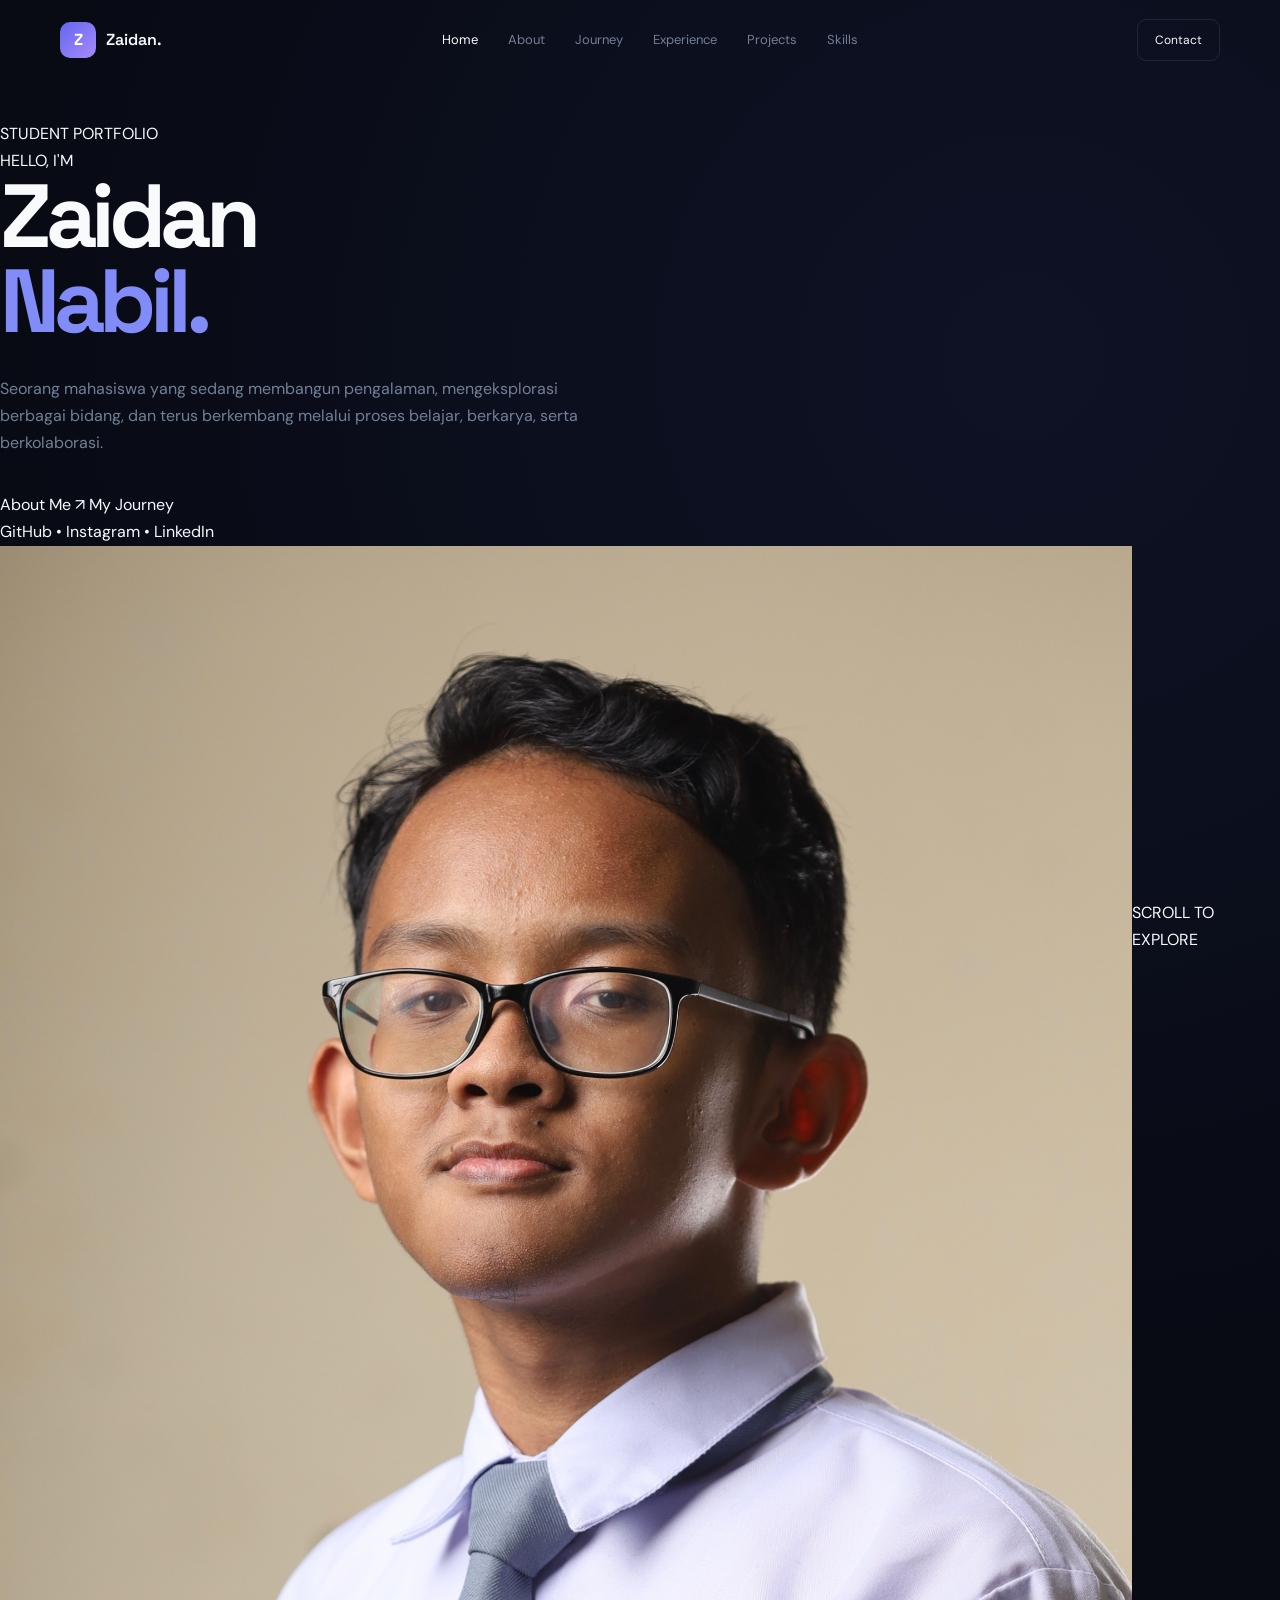
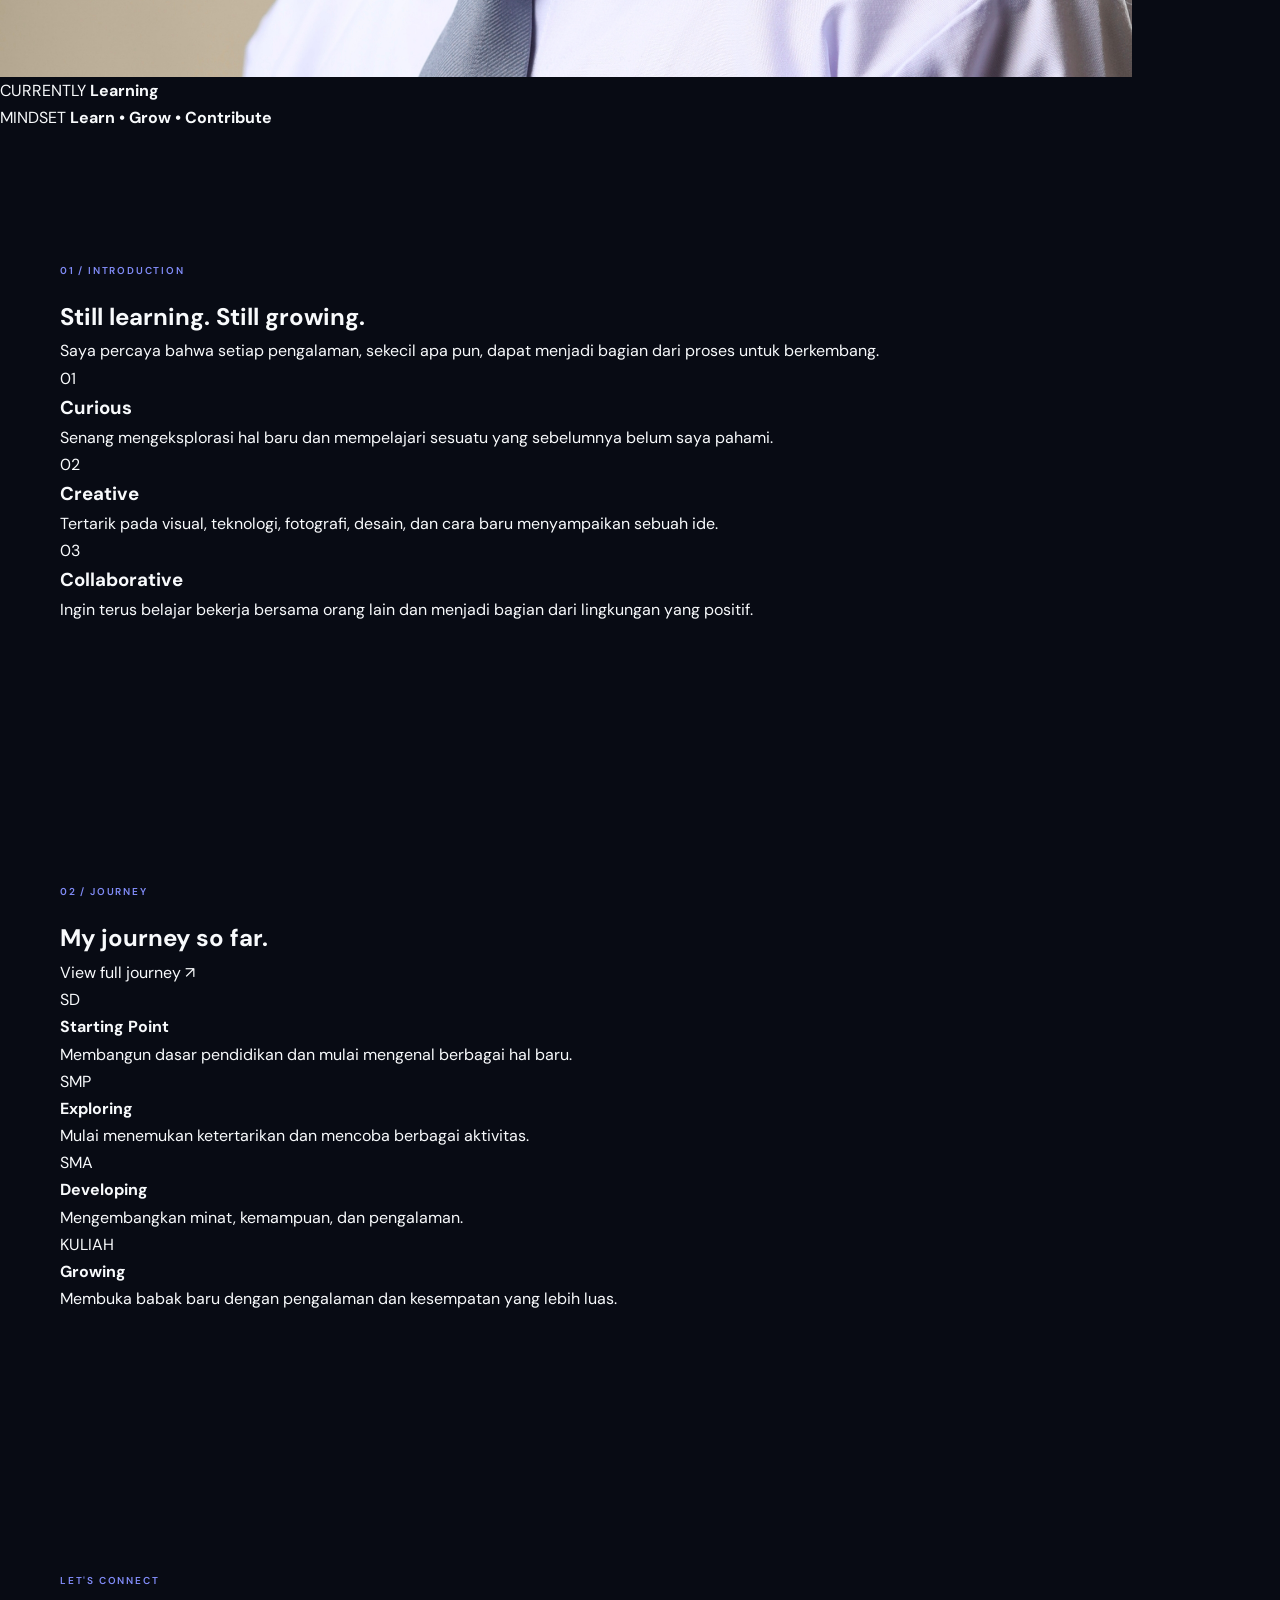
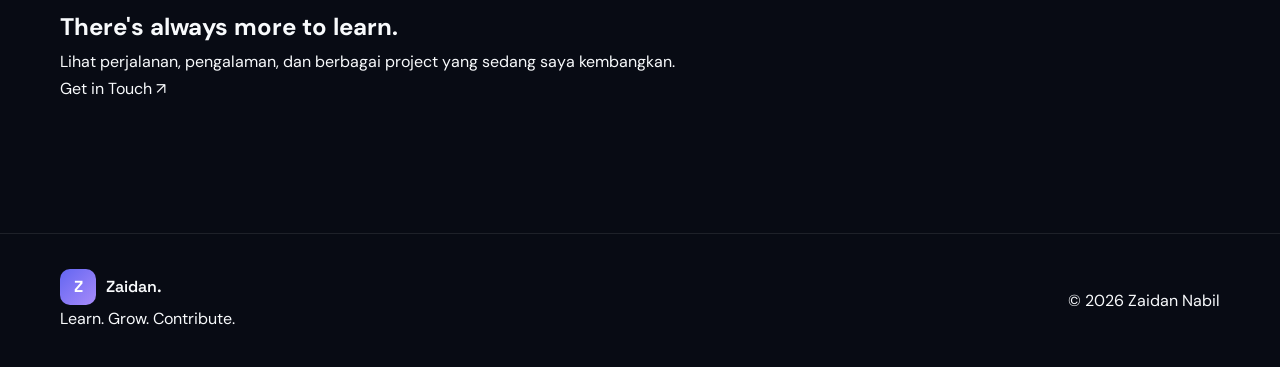
==== commit 2243fabb: "Update index.html" ====
--- a/index.html
+++ b/index.html
@@ -1,63 +1,118 @@
 <!DOCTYPE html>
 <html lang="id">
+
 <head>
+
     <meta charset="UTF-8">
-    <meta name="viewport" content="width=device-width, initial-scale=1.0">
-
-    <title>Zaidan Nabil | Student Portfolio</title>
+
+    <meta
+        name="viewport"
+        content="width=device-width, initial-scale=1.0"
+    >
 
     <meta
         name="description"
-        content="Portfolio personal Zaidan Nabil — mahasiswa yang tertarik pada organisasi, teknologi, desain, fotografi, dan pengembangan diri."
+        content="Personal portfolio of Zaidan Nabil."
     >
 
-    <link rel="preconnect" href="https://fonts.googleapis.com">
-    <link rel="preconnect" href="https://fonts.gstatic.com" crossorigin>
+    <title>Zaidan Nabil — Portfolio</title>
+
+    <link
+        rel="preconnect"
+        href="https://fonts.googleapis.com"
+    >
+
+    <link
+        rel="preconnect"
+        href="https://fonts.gstatic.com"
+        crossorigin
+    >
 
     <link
         href="https://fonts.googleapis.com/css2?family=DM+Sans:wght@400;500;600;700&family=Space+Grotesk:wght@400;500;600;700&display=swap"
         rel="stylesheet"
     >
 
-    <link rel="stylesheet" href="assets/css/style.css">
+    <link
+        rel="stylesheet"
+        href="assets/css/style.css"
+    >
+
 </head>
 
+
 <body>
 
-<!-- ================= NAVBAR ================= -->
-
-<header class="navbar" id="navbar">
+
+<!-- NAVBAR -->
+
+<header class="navbar">
 
     <div class="container nav-wrapper">
 
         <a href="index.html" class="brand">
-            <span class="brand-mark">Z</span>
-            <span>Zaidan.</span>
+
+            <span class="brand-mark">
+                Z
+            </span>
+
+            <span>
+                Zaidan.
+            </span>
+
         </a>
 
-        <nav class="nav-menu" id="navMenu">
-
-            <a href="#home" class="active">Home</a>
-            <a href="#about">About</a>
-            <a href="#skills">Skills</a>
-            <a href="#experience">Experience</a>
-            <a href="#projects">Projects</a>
-            <a href="#contact">Contact</a>
+
+        <nav class="nav-menu">
+
+            <a
+                href="index.html"
+                class="active"
+            >
+                Home
+            </a>
+
+            <a href="about.html">
+                About
+            </a>
+
+            <a href="journey.html">
+                Journey
+            </a>
+
+            <a href="experience.html">
+                Experience
+            </a>
+
+            <a href="projects.html">
+                Projects
+            </a>
+
+            <a href="skills.html">
+                Skills
+            </a>
 
         </nav>
 
-        <a href="#contact" class="nav-cta">
-            Let's Connect
+
+        <a
+            href="contact.html"
+            class="nav-cta"
+        >
+            Contact
         </a>
+
 
         <button
             class="mobile-menu"
             id="mobileMenu"
-            aria-label="Open navigation"
+            aria-label="Menu"
         >
+
             <span></span>
             <span></span>
             <span></span>
+
         </button>
 
     </div>
@@ -65,56 +120,75 @@
 </header>
 
 
+
+<!-- HERO -->
+
 <main>
 
-<!-- ================= HERO ================= -->
-
-<section class="hero" id="home">
-
-    <div class="hero-decoration decoration-one"></div>
-    <div class="hero-decoration decoration-two"></div>
-
-    <div class="container hero-wrapper">
+<section class="hero">
+
+    <div class="hero-glow"></div>
+
+
+    <div class="container hero-grid">
+
 
         <div class="hero-content reveal">
 
-            <div class="hero-label">
-                <span class="online-dot"></span>
-                OPEN TO NEW EXPERIENCES
-            </div>
-
-            <p class="hero-small-title">
-                STUDENT • CREATIVE • TEAM PLAYER
+            <div class="eyebrow">
+
+                <span class="status-dot"></span>
+
+                STUDENT PORTFOLIO
+
+            </div>
+
+
+            <p class="hero-kicker">
+                HELLO, I'M
             </p>
 
+
             <h1>
-                Growing through
-                <span>experience.</span>
+
+                Zaidan
+                <span>Nabil.</span>
+
             </h1>
 
+
             <p class="hero-description">
 
-                Halo, saya <strong>Zaidan Nabil</strong>.
-                Saya adalah mahasiswa yang memiliki ketertarikan
-                pada organisasi, teknologi, desain digital,
-                fotografi, dan berbagai kegiatan kreatif.
+                Seorang mahasiswa yang sedang membangun
+                pengalaman, mengeksplorasi berbagai bidang,
+                dan terus berkembang melalui proses belajar,
+                berkarya, serta berkolaborasi.
 
             </p>
 
-            <div class="hero-buttons">
-
-                <a href="#about" class="button primary">
-                    Explore My Portfolio
+
+            <div class="hero-actions">
+
+                <a
+                    href="about.html"
+                    class="btn btn-primary"
+                >
+                    About Me
                     <span>↗</span>
                 </a>
 
-                <a href="#contact" class="button secondary">
-                    Let's Connect
+
+                <a
+                    href="journey.html"
+                    class="btn btn-outline"
+                >
+                    My Journey
                 </a>
 
             </div>
 
-            <div class="social-links">
+
+            <div class="hero-social">
 
                 <a
                     href="https://github.com/ZidzN"
@@ -126,13 +200,13 @@
 
                 <span>•</span>
 
-                <a href="#" target="_blank">
+                <a href="#">
                     Instagram
                 </a>
 
                 <span>•</span>
 
-                <a href="#" target="_blank">
+                <a href="#">
                     LinkedIn
                 </a>
 
@@ -141,11 +215,13 @@
         </div>
 
 
-        <div class="hero-profile reveal">
-
-            <div class="profile-background"></div>
-
-            <div class="profile-frame">
+
+        <div class="hero-visual reveal">
+
+            <div class="hero-circle"></div>
+
+
+            <div class="profile-card">
 
                 <img
                     src="assets/img/profile.jpg"
@@ -154,154 +230,295 @@
 
             </div>
 
-            <div class="profile-tag tag-one">
+
+            <div class="floating-card card-top">
+
+                <span>
+                    CURRENTLY
+                </span>
+
+                <strong>
+                    Learning
+                </strong>
+
+            </div>
+
+
+            <div class="floating-card card-bottom">
+
+                <span>
+                    MINDSET
+                </span>
+
+                <strong>
+                    Learn • Grow • Contribute
+                </strong>
+
+            </div>
+
+        </div>
+
+    </div>
+
+
+    <div class="hero-scroll">
+
+        <span></span>
+
+        SCROLL TO EXPLORE
+
+    </div>
+
+</section>
+
+
+
+<!-- QUICK INTRO -->
+
+<section class="home-intro section">
+
+    <div class="container">
+
+        <div class="split-heading reveal">
+
+            <div>
+
+                <span class="section-label">
+                    01 / INTRODUCTION
+                </span>
+
+                <h2>
+                    Still learning.
+                    <span>Still growing.</span>
+                </h2>
+
+            </div>
+
+
+            <p>
+
+                Saya percaya bahwa setiap pengalaman,
+                sekecil apa pun, dapat menjadi bagian
+                dari proses untuk berkembang.
+
+            </p>
+
+        </div>
+
+
+
+        <div class="intro-grid">
+
+            <div class="intro-box reveal">
 
                 <span>01</span>
 
-                <strong>
+                <h3>
+                    Curious
+                </h3>
+
+                <p>
+                    Senang mengeksplorasi hal baru
+                    dan mempelajari sesuatu yang
+                    sebelumnya belum saya pahami.
+                </p>
+
+            </div>
+
+
+            <div class="intro-box reveal">
+
+                <span>02</span>
+
+                <h3>
                     Creative
-                </strong>
-
-            </div>
-
-            <div class="profile-tag tag-two">
-
-                <span>02</span>
-
-                <strong>
-                    Curious
-                </strong>
-
-            </div>
-
-            <div class="profile-tag tag-three">
+                </h3>
+
+                <p>
+                    Tertarik pada visual, teknologi,
+                    fotografi, desain, dan cara baru
+                    menyampaikan sebuah ide.
+                </p>
+
+            </div>
+
+
+            <div class="intro-box reveal">
 
                 <span>03</span>
 
-                <strong>
+                <h3>
                     Collaborative
-                </strong>
-
-            </div>
-
-        </div>
-
-    </div>
-
-
-    <div class="scroll-down">
-
-        <span></span>
-
-        Scroll to explore
+                </h3>
+
+                <p>
+                    Ingin terus belajar bekerja
+                    bersama orang lain dan menjadi
+                    bagian dari lingkungan yang positif.
+                </p>
+
+            </div>
+
+        </div>
 
     </div>
 
 </section>
 
 
-<!-- ================= ABOUT ================= -->
-
-<section class="section" id="about">
+
+<!-- JOURNEY PREVIEW -->
+
+<section class="section dark-section">
 
     <div class="container">
 
-        <div class="section-header reveal">
+        <div class="section-heading-row reveal">
+
+            <div>
+
+                <span class="section-label">
+                    02 / JOURNEY
+                </span>
+
+                <h2>
+                    My journey
+                    <span>so far.</span>
+                </h2>
+
+            </div>
+
+
+            <a
+                href="journey.html"
+                class="text-link"
+            >
+                View full journey ↗
+            </a>
+
+        </div>
+
+
+        <div class="mini-timeline">
+
+            <div class="mini-item">
+
+                <span>
+                    SD
+                </span>
+
+                <div>
+                    <strong>
+                        Starting Point
+                    </strong>
+
+                    <p>
+                        Membangun dasar pendidikan
+                        dan mulai mengenal berbagai
+                        hal baru.
+                    </p>
+                </div>
+
+            </div>
+
+
+            <div class="mini-item">
+
+                <span>
+                    SMP
+                </span>
+
+                <div>
+                    <strong>
+                        Exploring
+                    </strong>
+
+                    <p>
+                        Mulai menemukan ketertarikan
+                        dan mencoba berbagai aktivitas.
+                    </p>
+                </div>
+
+            </div>
+
+
+            <div class="mini-item">
+
+                <span>
+                    SMA
+                </span>
+
+                <div>
+                    <strong>
+                        Developing
+                    </strong>
+
+                    <p>
+                        Mengembangkan minat,
+                        kemampuan, dan pengalaman.
+                    </p>
+                </div>
+
+            </div>
+
+
+            <div class="mini-item current">
+
+                <span>
+                    KULIAH
+                </span>
+
+                <div>
+                    <strong>
+                        Growing
+                    </strong>
+
+                    <p>
+                        Membuka babak baru dengan
+                        pengalaman dan kesempatan
+                        yang lebih luas.
+                    </p>
+                </div>
+
+            </div>
+
+        </div>
+
+    </div>
+
+</section>
+
+
+
+<!-- CTA -->
+
+<section class="section">
+
+    <div class="container">
+
+        <div class="big-cta reveal">
 
             <span class="section-label">
-                01 / ABOUT ME
+                LET'S CONNECT
             </span>
 
             <h2>
-                Get to know
-                <span>me.</span>
+                There's always
+                <span>more to learn.</span>
             </h2>
 
-        </div>
-
-
-        <div class="about-layout">
-
-            <div class="about-text reveal">
-
-                <p class="about-lead">
-
-                    Saya percaya bahwa perkembangan diri
-                    tidak hanya datang dari apa yang kita pelajari,
-                    tetapi juga dari apa yang kita alami.
-
-                </p>
-
-                <p>
-
-                    Saya senang mencoba hal baru, bertemu dengan
-                    orang-orang baru, bekerja dalam tim, dan terlibat
-                    dalam kegiatan yang memberikan pengalaman nyata.
-
-                </p>
-
-                <p>
-
-                    Selain memiliki ketertarikan pada teknologi,
-                    saya juga menikmati dunia fotografi, desain
-                    digital, dan content creation.
-
-                </p>
-
-                <p>
-
-                    Bagi saya, organisasi adalah tempat untuk belajar
-                    bertanggung jawab, berkomunikasi, bekerja sama,
-                    sekaligus memberikan kontribusi kepada lingkungan.
-
-                </p>
-
-            </div>
-
-
-            <div class="about-info reveal">
-
-                <div class="info-item">
-
-                    <span>Currently</span>
-
-                    <strong>
-                        University Student
-                    </strong>
-
-                </div>
-
-                <div class="info-item">
-
-                    <span>Interest</span>
-
-                    <strong>
-                        Organization & Technology
-                    </strong>
-
-                </div>
-
-                <div class="info-item">
-
-                    <span>Creative</span>
-
-                    <strong>
-                        Photography & Design
-                    </strong>
-
-                </div>
-
-                <div class="info-item">
-
-                    <span>Mindset</span>
-
-                    <strong>
-                        Learn • Build • Contribute
-                    </strong>
-
-                </div>
-
-            </div>
+            <p>
+                Lihat perjalanan, pengalaman,
+                dan berbagai project yang sedang
+                saya kembangkan.
+            </p>
+
+            <a
+                href="contact.html"
+                class="btn btn-primary"
+            >
+                Get in Touch ↗
+            </a>
 
         </div>
 
@@ -309,886 +526,20 @@
 
 </section>
 
-
-<!-- ================= VALUES ================= -->
-
-<section class="section values-section">
-
-    <div class="container">
-
-        <div class="section-header centered reveal">
-
-            <span class="section-label">
-                WHAT I BRING
-            </span>
-
-            <h2>
-                More than
-                <span>skills.</span>
-            </h2>
-
-            <p>
-                Hal yang ingin saya bawa ketika menjadi bagian
-                dari sebuah tim atau organisasi.
-            </p>
-
-        </div>
-
-
-        <div class="values-grid">
-
-            <article class="value-card reveal">
-
-                <span class="value-number">
-                    01
-                </span>
-
-                <div class="value-icon">
-                    ◇
-                </div>
-
-                <h3>
-                    Responsibility
-                </h3>
-
-                <p>
-                    Berusaha menyelesaikan tanggung jawab
-                    dengan baik dan dapat diandalkan oleh tim.
-                </p>
-
-            </article>
-
-
-            <article class="value-card reveal">
-
-                <span class="value-number">
-                    02
-                </span>
-
-                <div class="value-icon">
-                    ↗
-                </div>
-
-                <h3>
-                    Collaboration
-                </h3>
-
-                <p>
-                    Terbuka terhadap ide, mampu bekerja bersama,
-                    dan menghargai kontribusi setiap anggota.
-                </p>
-
-            </article>
-
-
-            <article class="value-card reveal">
-
-                <span class="value-number">
-                    03
-                </span>
-
-                <div class="value-icon">
-                    ✦
-                </div>
-
-                <h3>
-                    Creativity
-                </h3>
-
-                <p>
-                    Senang mencari cara baru untuk menyampaikan
-                    ide melalui visual, teknologi, dan media digital.
-                </p>
-
-            </article>
-
-
-            <article class="value-card reveal">
-
-                <span class="value-number">
-                    04
-                </span>
-
-                <div class="value-icon">
-                    +
-                </div>
-
-                <h3>
-                    Growth
-                </h3>
-
-                <p>
-                    Selalu terbuka untuk belajar dan menggunakan
-                    pengalaman sebagai proses pengembangan diri.
-                </p>
-
-            </article>
-
-        </div>
-
-    </div>
-
-</section>
-
-
-<!-- ================= SKILLS ================= -->
-
-<section class="section" id="skills">
-
-    <div class="container">
-
-        <div class="section-header reveal">
-
-            <span class="section-label">
-                02 / SKILLS
-            </span>
-
-            <h2>
-                What I can
-                <span>bring.</span>
-            </h2>
-
-        </div>
-
-
-        <div class="skills-layout">
-
-            <div class="skills-intro reveal">
-
-                <p>
-
-                    Saya terus mengembangkan berbagai kemampuan
-                    yang dapat digunakan dalam kegiatan organisasi,
-                    kepanitiaan, maupun project kreatif.
-
-                </p>
-
-            </div>
-
-
-            <div class="skills-list">
-
-                <div class="skill-row reveal">
-
-                    <div class="skill-title">
-
-                        <span>
-                            01
-                        </span>
-
-                        <h3>
-                            Communication
-                        </h3>
-
-                    </div>
-
-                    <p>
-                        Menyampaikan ide dan berkomunikasi
-                        dengan anggota tim secara efektif.
-                    </p>
-
-                </div>
-
-
-                <div class="skill-row reveal">
-
-                    <div class="skill-title">
-
-                        <span>
-                            02
-                        </span>
-
-                        <h3>
-                            Teamwork
-                        </h3>
-
-                    </div>
-
-                    <p>
-                        Mampu bekerja dalam tim dan menyesuaikan
-                        diri dengan kebutuhan sebuah kelompok.
-                    </p>
-
-                </div>
-
-
-                <div class="skill-row reveal">
-
-                    <div class="skill-title">
-
-                        <span>
-                            03
-                        </span>
-
-                        <h3>
-                            Photography
-                        </h3>
-
-                    </div>
-
-                    <p>
-                        Memiliki ketertarikan pada dokumentasi
-                        kegiatan dan storytelling melalui visual.
-                    </p>
-
-                </div>
-
-
-                <div class="skill-row reveal">
-
-                    <div class="skill-title">
-
-                        <span>
-                            04
-                        </span>
-
-                        <h3>
-                            Digital Design
-                        </h3>
-
-                    </div>
-
-                    <p>
-                        Membuat visual digital untuk menyampaikan
-                        informasi secara menarik dan mudah dipahami.
-                    </p>
-
-                </div>
-
-
-                <div class="skill-row reveal">
-
-                    <div class="skill-title">
-
-                        <span>
-                            05
-                        </span>
-
-                        <h3>
-                            Technology
-                        </h3>
-
-                    </div>
-
-                    <p>
-                        Memiliki pengalaman mengeksplorasi web,
-                        programming, API, dan berbagai tools digital.
-                    </p>
-
-                </div>
-
-
-                <div class="skill-row reveal">
-
-                    <div class="skill-title">
-
-                        <span>
-                            06
-                        </span>
-
-                        <h3>
-                            Problem Solving
-                        </h3>
-
-                    </div>
-
-                    <p>
-                        Terbiasa mencari solusi ketika menghadapi
-                        masalah dalam proses pengerjaan project.
-                    </p>
-
-                </div>
-
-            </div>
-
-        </div>
-
-    </div>
-
-</section>
-
-
-<!-- ================= EXPERIENCE ================= -->
-
-<section class="section experience-section" id="experience">
-
-    <div class="container">
-
-        <div class="section-header centered reveal">
-
-            <span class="section-label">
-                03 / EXPERIENCE
-            </span>
-
-            <h2>
-                My learning
-                <span>journey.</span>
-            </h2>
-
-            <p>
-                Setiap pengalaman menjadi bagian dari proses
-                saya dalam berkembang.
-            </p>
-
-        </div>
-
-
-        <div class="timeline">
-
-            <div class="timeline-item reveal">
-
-                <div class="timeline-date">
-                    2026
-                </div>
-
-                <div class="timeline-dot"></div>
-
-                <div class="timeline-content">
-
-                    <span>
-                        UNIVERSITY
-                    </span>
-
-                    <h3>
-                        Starting a New Chapter
-                    </h3>
-
-                    <p>
-                        Memulai perjalanan sebagai mahasiswa,
-                        mengenal lingkungan baru, dan mengeksplorasi
-                        berbagai kesempatan untuk berkembang.
-                    </p>
-
-                </div>
-
-            </div>
-
-
-            <div class="timeline-item reveal">
-
-                <div class="timeline-date">
-                    2026
-                </div>
-
-                <div class="timeline-dot"></div>
-
-                <div class="timeline-content">
-
-                    <span>
-                        ORGANIZATION
-                    </span>
-
-                    <h3>
-                        Exploring Organizational Experience
-                    </h3>
-
-                    <p>
-                        Mencari kesempatan untuk terlibat dalam
-                        UKM dan organisasi kampus sebagai ruang
-                        belajar, berkolaborasi, dan berkontribusi.
-                    </p>
-
-                </div>
-
-            </div>
-
-
-            <div class="timeline-item reveal">
-
-                <div class="timeline-date">
-                    2025
-                </div>
-
-                <div class="timeline-dot"></div>
-
-                <div class="timeline-content">
-
-                    <span>
-                        PERSONAL DEVELOPMENT
-                    </span>
-
-                    <h3>
-                        Exploring Creative & Technology
-                    </h3>
-
-                    <p>
-                        Mengembangkan ketertarikan pada teknologi,
-                        web development, desain digital, fotografi,
-                        dan berbagai project personal.
-                    </p>
-
-                </div>
-
-            </div>
-
-
-            <div class="timeline-item reveal">
-
-                <div class="timeline-date">
-                    NOW
-                </div>
-
-                <div class="timeline-dot current"></div>
-
-                <div class="timeline-content">
-
-                    <span>
-                        CURRENT FOCUS
-                    </span>
-
-                    <h3>
-                        Learn, Contribute, Grow
-                    </h3>
-
-                    <p>
-                        Fokus mengembangkan kemampuan melalui
-                        pengalaman organisasi, project, dan
-                        kolaborasi dengan orang lain.
-                    </p>
-
-                </div>
-
-            </div>
-
-        </div>
-
-    </div>
-
-</section>
-
-
-<!-- ================= PROJECTS ================= -->
-
-<section class="section projects-section" id="projects">
-
-    <div class="container">
-
-        <div class="section-header reveal">
-
-            <span class="section-label">
-                04 / PROJECTS & CONTRIBUTIONS
-            </span>
-
-            <h2>
-                Things I've
-                <span>worked on.</span>
-            </h2>
-
-        </div>
-
-
-        <div class="projects-grid">
-
-
-            <!-- PROJECT 1 -->
-
-            <article class="project-card reveal">
-
-                <div class="project-image project-one">
-
-                    <span class="project-number">
-                        01
-                    </span>
-
-                    <div class="project-visual">
-
-                        <div class="visual-box">
-                            SKILL
-                        </div>
-
-                        <div class="visual-box">
-                            X
-                        </div>
-
-                    </div>
-
-                </div>
-
-
-                <div class="project-body">
-
-                    <div class="project-category">
-                        BUSINESS & TECHNOLOGY
-                    </div>
-
-                    <h3>
-                        SKILLX
-                    </h3>
-
-                    <p>
-                        Konsep platform digital yang mengeksplorasi
-                        bagaimana teknologi dapat membantu seseorang
-                        mengembangkan skill dan menemukan peluang.
-                    </p>
-
-                    <div class="project-tags">
-
-                        <span>
-                            Technology
-                        </span>
-
-                        <span>
-                            Design
-                        </span>
-
-                        <span>
-                            Business
-                        </span>
-
-                    </div>
-
-                </div>
-
-            </article>
-
-
-            <!-- PROJECT 2 -->
-
-            <article class="project-card reveal">
-
-                <div class="project-image project-two">
-
-                    <span class="project-number">
-                        02
-                    </span>
-
-                    <div class="camera-visual">
-                        <div class="camera-lens"></div>
-                    </div>
-
-                </div>
-
-
-                <div class="project-body">
-
-                    <div class="project-category">
-                        CREATIVE
-                    </div>
-
-                    <h3>
-                        Photography & Documentation
-                    </h3>
-
-                    <p>
-                        Eksplorasi fotografi dan dokumentasi sebagai
-                        media untuk menangkap momen serta menyampaikan
-                        cerita melalui visual.
-                    </p>
-
-                    <div class="project-tags">
-
-                        <span>
-                            Photography
-                        </span>
-
-                        <span>
-                            Documentation
-                        </span>
-
-                        <span>
-                            Visual
-                        </span>
-
-                    </div>
-
-                </div>
-
-            </article>
-
-
-            <!-- PROJECT 3 -->
-
-            <article class="project-card reveal">
-
-                <div class="project-image project-three">
-
-                    <span class="project-number">
-                        03
-                    </span>
-
-                    <div class="design-visual">
-
-                        <div></div>
-                        <div></div>
-                        <div></div>
-
-                    </div>
-
-                </div>
-
-
-                <div class="project-body">
-
-                    <div class="project-category">
-                        DIGITAL DESIGN
-                    </div>
-
-                    <h3>
-                        Digital Content & Design
-                    </h3>
-
-                    <p>
-                        Eksplorasi desain digital untuk kebutuhan
-                        visual communication, poster, branding,
-                        dan content creation.
-                    </p>
-
-                    <div class="project-tags">
-
-                        <span>
-                            Graphic Design
-                        </span>
-
-                        <span>
-                            Content
-                        </span>
-
-                        <span>
-                            Branding
-                        </span>
-
-                    </div>
-
-                </div>
-
-            </article>
-
-
-            <!-- PROJECT 4 -->
-
-            <article class="project-card reveal">
-
-                <div class="project-image project-four">
-
-                    <span class="project-number">
-                        04
-                    </span>
-
-                    <div class="web-visual">
-
-                        <div class="web-top"></div>
-
-                        <div class="web-lines">
-                            <span></span>
-                            <span></span>
-                            <span></span>
-                        </div>
-
-                    </div>
-
-                </div>
-
-
-                <div class="project-body">
-
-                    <div class="project-category">
-                        TECHNOLOGY
-                    </div>
-
-                    <h3>
-                        Personal Web Projects
-                    </h3>
-
-                    <p>
-                        Berbagai project website dan eksplorasi
-                        teknologi sebagai sarana mengembangkan
-                        kemampuan digital.
-                    </p>
-
-                    <div class="project-tags">
-
-                        <span>
-                            HTML
-                        </span>
-
-                        <span>
-                            CSS
-                        </span>
-
-                        <span>
-                            JavaScript
-                        </span>
-
-                    </div>
-
-                </div>
-
-            </article>
-
-        </div>
-
-    </div>
-
-</section>
-
-
-<!-- ================= WHY ORGANIZATION ================= -->
-
-<section class="section organization-section">
-
-    <div class="container">
-
-        <div class="organization-card reveal">
-
-            <div class="organization-number">
-                05
-            </div>
-
-            <div class="organization-content">
-
-                <span class="section-label">
-                    WHY ORGANIZATION?
-                </span>
-
-                <h2>
-                    I want to
-                    <span>contribute.</span>
-                </h2>
-
-                <p>
-
-                    Saya ingin bergabung dengan organisasi bukan
-                    hanya untuk mendapatkan pengalaman, tetapi juga
-                    untuk menjadi bagian dari sebuah tim dan
-                    memberikan kontribusi nyata.
-
-                </p>
-
-                <p>
-
-                    Saya ingin bertemu dengan orang-orang baru,
-                    belajar dari pengalaman mereka, mengembangkan
-                    kemampuan yang saya miliki, dan mengambil
-                    peran dalam menciptakan kegiatan yang
-                    bermanfaat.
-
-                </p>
-
-                <p>
-
-                    Saya percaya bahwa organisasi merupakan salah
-                    satu tempat terbaik untuk belajar mengenai
-                    komunikasi, tanggung jawab, kepemimpinan,
-                    kerja sama, dan bagaimana sebuah ide dapat
-                    diwujudkan menjadi sesuatu yang nyata.
-
-                </p>
-
-            </div>
-
-        </div>
-
-    </div>
-
-</section>
-
-
-<!-- ================= CONTACT ================= -->
-
-<section class="section contact-section" id="contact">
-
-    <div class="container">
-
-        <div class="contact-card reveal">
-
-            <div class="contact-main">
-
-                <span class="section-label">
-                    06 / CONTACT
-                </span>
-
-                <h2>
-                    Let's create
-                    <span>something meaningful.</span>
-                </h2>
-
-                <p>
-
-                    Terbuka untuk berdiskusi, berkolaborasi,
-                    dan mendapatkan pengalaman baru.
-
-                </p>
-
-            </div>
-
-
-            <div class="contact-links">
-
-                <a
-                    href="https://github.com/ZidzN"
-                    target="_blank"
-                    rel="noopener"
-                >
-
-                    <span>
-                        GitHub
-                    </span>
-
-                    <strong>
-                        ↗
-                    </strong>
-
-                </a>
-
-
-                <a href="#">
-
-                    <span>
-                        Instagram
-                    </span>
-
-                    <strong>
-                        ↗
-                    </strong>
-
-                </a>
-
-
-                <a href="#">
-
-                    <span>
-                        LinkedIn
-                    </span>
-
-                    <strong>
-                        ↗
-                    </strong>
-
-                </a>
-
-
-                <a href="mailto:your@email.com">
-
-                    <span>
-                        Email
-                    </span>
-
-                    <strong>
-                        ↗
-                    </strong>
-
-                </a>
-
-            </div>
-
-        </div>
-
-    </div>
-
-</section>
-
 </main>
 
 
-<!-- ================= FOOTER ================= -->
 
 <footer>
 
     <div class="container footer-wrapper">
 
-        <div class="footer-brand">
-
-            <a href="#home" class="brand">
+        <div>
+
+            <a
+                href="index.html"
+                class="brand"
+            >
 
                 <span class="brand-mark">
                     Z
@@ -1200,22 +551,16 @@
 
             </a>
 
-            <p>
-                Learn. Contribute. Grow.
+            <p class="footer-tagline">
+                Learn. Grow. Contribute.
             </p>
 
         </div>
 
 
-        <div class="footer-right">
-
-            <span>
-                © 2026 Zaidan Nabil
-            </span>
-
-            <span>
-                Built with curiosity.
-            </span>
+        <div class="footer-copy">
+
+            © 2026 Zaidan Nabil
 
         </div>
 
@@ -1227,4 +572,5 @@
 <script src="assets/js/main.js"></script>
 
 </body>
+
 </html>
--- a/assets/css/style.css
+++ b/assets/css/style.css
@@ -0,0 +1,2387 @@
+:root {
+
+    --bg: #080b14;
+    --surface: #101522;
+    --surface-2: #151b2a;
+
+    --primary: #6366f1;
+    --primary-light: #818cf8;
+    --accent: #a78bfa;
+
+    --white: #f8fafc;
+    --text: #cbd5e1;
+    --muted: #718096;
+
+    --border: rgba(255,255,255,.09);
+
+    --heading: "Space Grotesk", sans-serif;
+    --body: "DM Sans", sans-serif;
+
+    --container: 1160px;
+
+}
+
+
+/* RESET */
+
+* {
+    margin: 0;
+    padding: 0;
+    box-sizing: border-box;
+}
+
+html {
+    scroll-behavior: smooth;
+}
+
+body {
+
+    background:
+        radial-gradient(
+            circle at 80% 10%,
+            rgba(99,102,241,.08),
+            transparent 30%
+        ),
+        var(--bg);
+
+    color: var(--white);
+
+    font-family: var(--body);
+
+    line-height: 1.7;
+
+    overflow-x: hidden;
+
+}
+
+body::selection {
+    background: var(--primary);
+    color: white;
+}
+
+a {
+    color: inherit;
+    text-decoration: none;
+}
+
+img {
+    max-width: 100%;
+    display: block;
+}
+
+button {
+    font-family: inherit;
+}
+
+.container {
+
+    width:
+        min(
+            calc(100% - 48px),
+            var(--container)
+        );
+
+    margin:
+        0 auto;
+
+}
+
+.section {
+
+    padding:
+        130px 0;
+
+    position:
+        relative;
+
+}
+
+
+/* ================= NAVBAR ================= */
+
+.navbar {
+
+    position:
+        fixed;
+
+    top:
+        0;
+
+    left:
+        0;
+
+    width:
+        100%;
+
+    z-index:
+        999;
+
+    border-bottom:
+        1px solid transparent;
+
+    transition:
+        .3s ease;
+
+}
+
+.navbar.scrolled,
+.navbar.active {
+
+    background:
+        rgba(8,11,20,.82);
+
+    backdrop-filter:
+        blur(20px);
+
+    border-color:
+        var(--border);
+
+}
+
+.nav-wrapper {
+
+    height:
+        80px;
+
+    display:
+        flex;
+
+    align-items:
+        center;
+
+    justify-content:
+        space-between;
+
+}
+
+.brand {
+
+    display:
+        flex;
+
+    align-items:
+        center;
+
+    gap:
+        10px;
+
+    font-family:
+        var(--heading);
+
+    font-weight:
+        600;
+
+}
+
+.brand-mark {
+
+    width:
+        36px;
+
+    height:
+        36px;
+
+    display:
+        grid;
+
+    place-items:
+        center;
+
+    border-radius:
+        10px;
+
+    background:
+        linear-gradient(
+            135deg,
+            var(--primary),
+            var(--accent)
+        );
+
+    color:
+        white;
+
+    font-weight:
+        700;
+
+}
+
+.nav-menu {
+
+    display:
+        flex;
+
+    gap:
+        30px;
+
+}
+
+.nav-menu a {
+
+    font-size:
+        13px;
+
+    color:
+        var(--muted);
+
+    transition:
+        .25s;
+
+}
+
+.nav-menu a:hover,
+.nav-menu a.active {
+
+    color:
+        var(--white);
+
+}
+
+.nav-cta {
+
+    padding:
+        10px 17px;
+
+    border:
+        1px solid var(--border);
+
+    border-radius:
+        9px;
+
+    font-size:
+        12px;
+
+    transition:
+        .25s;
+
+}
+
+.nav-cta:hover {
+
+    background:
+        rgba(99,102,241,.1);
+
+    border-color:
+        var(--primary);
+
+}
+
+.mobile-menu {
+    display: none;
+}
+
+
+/* ================= HERO ================= */
+
+.hero {
+
+    min-height:
+        100vh;
+
+    display:
+        flex;
+
+    align-items:
+        center;
+
+    padding-top:
+        120px;
+
+    position:
+        relative;
+
+    overflow:
+        hidden;
+
+}
+
+.hero-wrapper {
+
+    display:
+        grid;
+
+    grid-template-columns:
+        1.1fr .9fr;
+
+    gap:
+        80px;
+
+    align-items:
+        center;
+
+}
+
+.hero-label {
+
+    display:
+        inline-flex;
+
+    align-items:
+        center;
+
+    gap:
+        8px;
+
+    padding:
+        7px 12px;
+
+    border:
+        1px solid var(--border);
+
+    border-radius:
+        100px;
+
+    color:
+        var(--text);
+
+    font-size:
+        10px;
+
+    letter-spacing:
+        .12em;
+
+    margin-bottom:
+        28px;
+
+}
+
+.online-dot {
+
+    width:
+        7px;
+
+    height:
+        7px;
+
+    background:
+        #22c55e;
+
+    border-radius:
+        50%;
+
+    box-shadow:
+        0 0 10px #22c55e;
+
+}
+
+.hero-small-title {
+
+    color:
+        var(--primary-light);
+
+    font-size:
+        11px;
+
+    font-weight:
+        600;
+
+    letter-spacing:
+        .2em;
+
+    margin-bottom:
+        20px;
+
+}
+
+.hero h1 {
+
+    font-family:
+        var(--heading);
+
+    font-size:
+        clamp(
+            3.5rem,
+            7vw,
+            6.5rem
+        );
+
+    line-height:
+        .95;
+
+    letter-spacing:
+        -.07em;
+
+    max-width:
+        700px;
+
+    margin-bottom:
+        30px;
+
+}
+
+.hero h1 span {
+
+    display:
+        block;
+
+    color:
+        var(--primary-light);
+
+}
+
+.hero-description {
+
+    max-width:
+        620px;
+
+    color:
+        var(--muted);
+
+    font-size:
+        16px;
+
+    margin-bottom:
+        35px;
+
+}
+
+.hero-description strong {
+    color: var(--text);
+}
+
+.hero-buttons {
+
+    display:
+        flex;
+
+    gap:
+        12px;
+
+    flex-wrap:
+        wrap;
+
+}
+
+.button {
+
+    display:
+        inline-flex;
+
+    align-items:
+        center;
+
+    gap:
+        10px;
+
+    padding:
+        13px 20px;
+
+    border-radius:
+        10px;
+
+    font-size:
+        13px;
+
+    font-weight:
+        600;
+
+    transition:
+        .3s;
+
+}
+
+.button.primary {
+
+    background:
+        linear-gradient(
+            135deg,
+            var(--primary),
+            var(--accent)
+        );
+
+}
+
+.button.primary:hover {
+
+    transform:
+        translateY(-3px);
+
+    box-shadow:
+        0 15px 35px
+        rgba(99,102,241,.25);
+
+}
+
+.button.secondary {
+
+    border:
+        1px solid var(--border);
+
+    color:
+        var(--text);
+
+}
+
+.button.secondary:hover {
+
+    background:
+        rgba(255,255,255,.04);
+
+}
+
+.social-links {
+
+    display:
+        flex;
+
+    gap:
+        12px;
+
+    align-items:
+        center;
+
+    margin-top:
+        35px;
+
+    color:
+        var(--muted);
+
+    font-size:
+        12px;
+
+}
+
+.social-links a:hover {
+    color: var(--white);
+}
+
+
+/* HERO PROFILE */
+
+.hero-profile {
+
+    position:
+        relative;
+
+    min-height:
+        500px;
+
+    display:
+        grid;
+
+    place-items:
+        center;
+
+}
+
+.profile-background {
+
+    position:
+        absolute;
+
+    width:
+        370px;
+
+    height:
+        370px;
+
+    border-radius:
+        50%;
+
+    background:
+        linear-gradient(
+            135deg,
+            rgba(99,102,241,.4),
+            rgba(167,139,250,.1)
+        );
+
+    filter:
+        blur(5px);
+
+}
+
+.profile-frame {
+
+    position:
+        relative;
+
+    width:
+        330px;
+
+    height:
+        420px;
+
+    border:
+        1px solid
+        rgba(255,255,255,.15);
+
+    border-radius:
+        170px 170px 25px 25px;
+
+    overflow:
+        hidden;
+
+    background:
+        var(--surface);
+
+    transform:
+        rotate(3deg);
+
+    box-shadow:
+        0 30px 80px
+        rgba(0,0,0,.4);
+
+}
+
+.profile-frame img {
+
+    width:
+        100%;
+
+    height:
+        100%;
+
+    object-fit:
+        cover;
+
+}
+
+.profile-tag {
+
+    position:
+        absolute;
+
+    padding:
+        11px 15px;
+
+    display:
+        flex;
+
+    flex-direction:
+        column;
+
+    gap:
+        2px;
+
+    background:
+        rgba(16,21,34,.85);
+
+    border:
+        1px solid var(--border);
+
+    backdrop-filter:
+        blur(15px);
+
+    border-radius:
+        10px;
+
+}
+
+.profile-tag span {
+
+    font-size:
+        9px;
+
+    color:
+        var(--primary-light);
+
+}
+
+.profile-tag strong {
+
+    font-family:
+        var(--heading);
+
+    font-size:
+        12px;
+
+}
+
+.tag-one {
+
+    top:
+        50px;
+
+    right:
+        10px;
+
+}
+
+.tag-two {
+
+    bottom:
+        85px;
+
+    left:
+        0;
+
+}
+
+.tag-three {
+
+    bottom:
+        20px;
+
+    right:
+        25px;
+
+}
+
+.hero-decoration {
+
+    position:
+        absolute;
+
+    border-radius:
+        50%;
+
+    filter:
+        blur(90px);
+
+    pointer-events:
+        none;
+
+}
+
+.decoration-one {
+
+    width:
+        300px;
+
+    height:
+        300px;
+
+    background:
+        rgba(99,102,241,.12);
+
+    left:
+        -100px;
+
+    top:
+        15%;
+
+}
+
+.decoration-two {
+
+    width:
+        250px;
+
+    height:
+        250px;
+
+    background:
+        rgba(167,139,250,.1);
+
+    right:
+        -100px;
+
+    bottom:
+        5%;
+
+}
+
+.scroll-down {
+
+    position:
+        absolute;
+
+    bottom:
+        25px;
+
+    left:
+        50%;
+
+    transform:
+        translateX(-50%);
+
+    color:
+        var(--muted);
+
+    font-size:
+        10px;
+
+    letter-spacing:
+        .12em;
+
+    display:
+        flex;
+
+    align-items:
+        center;
+
+    gap:
+        10px;
+
+}
+
+.scroll-down span {
+
+    width:
+        30px;
+
+    height:
+        1px;
+
+    background:
+        var(--muted);
+
+}
+
+
+/* ================= HEADINGS ================= */
+
+.section-header {
+
+    margin-bottom:
+        70px;
+
+}
+
+.section-header.centered {
+
+    text-align:
+        center;
+
+}
+
+.section-label {
+
+    display:
+        block;
+
+    color:
+        var(--primary-light);
+
+    font-size:
+        10px;
+
+    font-weight:
+        600;
+
+    letter-spacing:
+        .18em;
+
+    margin-bottom:
+        18px;
+
+}
+
+.section-header h2,
+.page-hero h1 {
+
+    font-family:
+        var(--heading);
+
+    font-size:
+        clamp(
+            2.8rem,
+            6vw,
+            5rem
+        );
+
+    line-height:
+        .98;
+
+    letter-spacing:
+        -.06em;
+
+}
+
+.section-header h2 span,
+.page-hero h1 span {
+
+    color:
+        var(--primary-light);
+
+}
+
+.section-header p {
+
+    max-width:
+        550px;
+
+    margin:
+        20px auto 0;
+
+    color:
+        var(--muted);
+
+}
+
+
+/* ================= ABOUT ================= */
+
+.about-layout {
+
+    display:
+        grid;
+
+    grid-template-columns:
+        1fr 1fr;
+
+    gap:
+        100px;
+
+    align-items:
+        center;
+
+}
+
+.about-text {
+
+    color:
+        var(--muted);
+
+}
+
+.about-lead {
+
+    font-family:
+        var(--heading);
+
+    font-size:
+        26px;
+
+    line-height:
+        1.4;
+
+    color:
+        var(--white);
+
+    margin-bottom:
+        30px;
+
+}
+
+.about-text p:not(.about-lead) {
+
+    margin-bottom:
+        18px;
+
+}
+
+.about-info {
+
+    border-top:
+        1px solid var(--border);
+
+}
+
+.info-item {
+
+    display:
+        flex;
+
+    justify-content:
+        space-between;
+
+    gap:
+        20px;
+
+    padding:
+        22px 0;
+
+    border-bottom:
+        1px solid var(--border);
+
+}
+
+.info-item span {
+
+    color:
+        var(--muted);
+
+    font-size:
+        11px;
+
+}
+
+.info-item strong {
+
+    font-size:
+        13px;
+
+    font-weight:
+        500;
+
+    text-align:
+        right;
+
+}
+
+.about-image-large {
+
+    border:
+        1px solid var(--border);
+
+    border-radius:
+        25px;
+
+    overflow:
+        hidden;
+
+    background:
+        var(--surface);
+
+}
+
+.about-image-large img {
+
+    width:
+        100%;
+
+    aspect-ratio:
+        4 / 5;
+
+    object-fit:
+        cover;
+
+}
+
+
+/* ================= VALUES ================= */
+
+.values-section {
+
+    background:
+        rgba(255,255,255,.015);
+
+}
+
+.values-grid {
+
+    display:
+        grid;
+
+    grid-template-columns:
+        repeat(4,1fr);
+
+    gap:
+        15px;
+
+}
+
+.value-card {
+
+    padding:
+        30px;
+
+    border:
+        1px solid var(--border);
+
+    border-radius:
+        18px;
+
+    background:
+        rgba(255,255,255,.015);
+
+    transition:
+        .3s;
+
+}
+
+.value-card:hover {
+
+    transform:
+        translateY(-5px);
+
+    border-color:
+        rgba(129,140,248,.3);
+
+}
+
+.value-number {
+
+    color:
+        var(--primary-light);
+
+    font-size:
+        10px;
+
+}
+
+.value-icon {
+
+    font-size:
+        30px;
+
+    margin:
+        30px 0;
+
+    color:
+        var(--primary-light);
+
+}
+
+.value-card h3 {
+
+    font-family:
+        var(--heading);
+
+    margin-bottom:
+        12px;
+
+}
+
+.value-card p {
+
+    color:
+        var(--muted);
+
+    font-size:
+        13px;
+
+}
+
+
+/* ================= SKILLS ================= */
+
+.skills-layout {
+
+    display:
+        grid;
+
+    grid-template-columns:
+        .7fr 1.3fr;
+
+    gap:
+        90px;
+
+}
+
+.skills-intro p {
+
+    color:
+        var(--muted);
+
+    max-width:
+        350px;
+
+}
+
+.skill-row {
+
+    display:
+        grid;
+
+    grid-template-columns:
+        1fr 1fr;
+
+    gap:
+        30px;
+
+    padding:
+        25px 0;
+
+    border-bottom:
+        1px solid var(--border);
+
+}
+
+.skill-title {
+
+    display:
+        flex;
+
+    align-items:
+        center;
+
+    gap:
+        20px;
+
+}
+
+.skill-title span {
+
+    color:
+        var(--primary-light);
+
+    font-size:
+        10px;
+
+}
+
+.skill-title h3 {
+
+    font-family:
+        var(--heading);
+
+    font-size:
+        19px;
+
+}
+
+.skill-row p {
+
+    color:
+        var(--muted);
+
+    font-size:
+        13px;
+
+}
+
+
+/* ================= EXPERIENCE ================= */
+
+.experience-section {
+
+    background:
+        rgba(255,255,255,.015);
+
+}
+
+.timeline {
+
+    max-width:
+        850px;
+
+    margin:
+        0 auto;
+
+}
+
+.timeline-item {
+
+    display:
+        grid;
+
+    grid-template-columns:
+        100px 20px 1fr;
+
+    gap:
+        25px;
+
+    position:
+        relative;
+
+    padding-bottom:
+        60px;
+
+}
+
+.timeline-item:not(:last-child)::after {
+
+    content:
+        "";
+
+    position:
+        absolute;
+
+    left:
+        109px;
+
+    top:
+        15px;
+
+    bottom:
+        0;
+
+    width:
+        1px;
+
+    background:
+        var(--border);
+
+}
+
+.timeline-date {
+
+    color:
+        var(--primary-light);
+
+    font-family:
+        var(--heading);
+
+    font-size:
+        14px;
+
+}
+
+.timeline-dot {
+
+    width:
+        9px;
+
+    height:
+        9px;
+
+    border:
+        2px solid var(--primary);
+
+    border-radius:
+        50%;
+
+    background:
+        var(--bg);
+
+    z-index:
+        2;
+
+}
+
+.timeline-dot.current {
+
+    background:
+        var(--primary);
+
+    box-shadow:
+        0 0 15px
+        rgba(99,102,241,.7);
+
+}
+
+.timeline-content span {
+
+    color:
+        var(--muted);
+
+    font-size:
+        9px;
+
+    letter-spacing:
+        .15em;
+
+}
+
+.timeline-content h3 {
+
+    font-family:
+        var(--heading);
+
+    margin:
+        7px 0 8px;
+
+}
+
+.timeline-content p {
+
+    color:
+        var(--muted);
+
+    font-size:
+        13px;
+
+}
+
+
+/* ================= PROJECTS ================= */
+
+.projects-grid {
+
+    display:
+        grid;
+
+    grid-template-columns:
+        repeat(2,1fr);
+
+    gap:
+        20px;
+
+}
+
+.project-card {
+
+    border:
+        1px solid var(--border);
+
+    border-radius:
+        20px;
+
+    overflow:
+        hidden;
+
+    background:
+        rgba(255,255,255,.015);
+
+    transition:
+        .35s;
+
+}
+
+.project-card:hover {
+
+    transform:
+        translateY(-6px);
+
+    border-color:
+        rgba(129,140,248,.3);
+
+}
+
+.project-image {
+
+    height:
+        280px;
+
+    position:
+        relative;
+
+    display:
+        grid;
+
+    place-items:
+        center;
+
+    overflow:
+        hidden;
+
+}
+
+.project-number {
+
+    position:
+        absolute;
+
+    top:
+        20px;
+
+    left:
+        20px;
+
+    font-family:
+        var(--heading);
+
+    font-size:
+        12px;
+
+    z-index:
+        2;
+
+}
+
+.project-one {
+
+    background:
+        linear-gradient(
+            135deg,
+            #172554,
+            #312e81
+        );
+
+}
+
+.project-two {
+
+    background:
+        linear-gradient(
+            135deg,
+            #172033,
+            #3f3f46
+        );
+
+}
+
+.project-three {
+
+    background:
+        linear-gradient(
+            135deg,
+            #2e1065,
+            #4c1d95
+        );
+
+}
+
+.project-four {
+
+    background:
+        linear-gradient(
+            135deg,
+            #082f49,
+            #164e63
+        );
+
+}
+
+.project-visual {
+
+    display:
+        flex;
+
+    align-items:
+        center;
+
+    gap:
+        5px;
+
+    transform:
+        rotate(-8deg);
+
+}
+
+.visual-box {
+
+    width:
+        100px;
+
+    height:
+        120px;
+
+    display:
+        grid;
+
+    place-items:
+        center;
+
+    background:
+        rgba(255,255,255,.08);
+
+    border:
+        1px solid
+        rgba(255,255,255,.2);
+
+    backdrop-filter:
+        blur(10px);
+
+    font-family:
+        var(--heading);
+
+    font-weight:
+        700;
+
+    font-size:
+        20px;
+
+}
+
+.camera-visual {
+
+    width:
+        190px;
+
+    height:
+        125px;
+
+    border:
+        2px solid rgba(255,255,255,.5);
+
+    border-radius:
+        25px;
+
+    display:
+        grid;
+
+    place-items:
+        center;
+
+}
+
+.camera-lens {
+
+    width:
+        75px;
+
+    height:
+        75px;
+
+    border:
+        10px solid rgba(255,255,255,.35);
+
+    border-radius:
+        50%;
+
+}
+
+.design-visual {
+
+    width:
+        220px;
+
+    height:
+        180px;
+
+    display:
+        flex;
+
+    align-items:
+        center;
+
+    justify-content:
+        center;
+
+    gap:
+        8px;
+
+    transform:
+        rotate(-8deg);
+
+}
+
+.design-visual div {
+
+    width:
+        50px;
+
+    height:
+        130px;
+
+    background:
+        rgba(255,255,255,.12);
+
+    border:
+        1px solid
+        rgba(255,255,255,.2);
+
+}
+
+.design-visual div:nth-child(2) {
+
+    height:
+        170px;
+
+}
+
+.web-visual {
+
+    width:
+        240px;
+
+    height:
+        160px;
+
+    border:
+        1px solid rgba(255,255,255,.25);
+
+    border-radius:
+        10px;
+
+    padding:
+        15px;
+
+    background:
+        rgba(255,255,255,.05);
+
+}
+
+.web-top {
+
+    height:
+        10px;
+
+    width:
+        50%;
+
+    background:
+        rgba(255,255,255,.4);
+
+    margin-bottom:
+        20px;
+
+}
+
+.web-lines {
+
+    display:
+        grid;
+
+    gap:
+        10px;
+
+}
+
+.web-lines span {
+
+    height:
+        8px;
+
+    background:
+        rgba(255,255,255,.15);
+
+}
+
+.web-lines span:nth-child(2) {
+    width: 70%;
+}
+
+.web-lines span:nth-child(3) {
+    width: 50%;
+}
+
+.project-body {
+
+    padding:
+        27px;
+
+}
+
+.project-category {
+
+    color:
+        var(--primary-light);
+
+    font-size:
+        9px;
+
+    letter-spacing:
+        .15em;
+
+    margin-bottom:
+        10px;
+
+}
+
+.project-body h3 {
+
+    font-family:
+        var(--heading);
+
+    font-size:
+        23px;
+
+    margin-bottom:
+        10px;
+
+}
+
+.project-body p {
+
+    color:
+        var(--muted);
+
+    font-size:
+        13px;
+
+}
+
+.project-tags {
+
+    display:
+        flex;
+
+    flex-wrap:
+        wrap;
+
+    gap:
+        7px;
+
+    margin-top:
+        20px;
+
+}
+
+.project-tags span {
+
+    padding:
+        5px 9px;
+
+    border:
+        1px solid var(--border);
+
+    border-radius:
+        5px;
+
+    color:
+        var(--text);
+
+    font-size:
+        9px;
+
+}
+
+
+/* ================= ORGANIZATION ================= */
+
+.organization-section {
+
+    padding-top:
+        70px;
+
+}
+
+.organization-card {
+
+    display:
+        grid;
+
+    grid-template-columns:
+        100px 1fr;
+
+    gap:
+        60px;
+
+    padding:
+        70px;
+
+    border:
+        1px solid var(--border);
+
+    border-radius:
+        25px;
+
+    background:
+        linear-gradient(
+            135deg,
+            rgba(99,102,241,.1),
+            rgba(255,255,255,.015)
+        );
+
+}
+
+.organization-number {
+
+    font-family:
+        var(--heading);
+
+    font-size:
+        80px;
+
+    color:
+        rgba(129,140,248,.3);
+
+}
+
+.organization-content {
+
+    max-width:
+        750px;
+
+}
+
+.organization-content h2 {
+
+    font-family:
+        var(--heading);
+
+    font-size:
+        clamp(2.5rem,5vw,4rem);
+
+    line-height:
+        1;
+
+    margin-bottom:
+        30px;
+
+}
+
+.organization-content h2 span {
+
+    color:
+        var(--primary-light);
+
+}
+
+.organization-content p {
+
+    color:
+        var(--muted);
+
+    margin-bottom:
+        15px;
+
+}
+
+
+/* ================= CONTACT ================= */
+
+.contact-card {
+
+    display:
+        grid;
+
+    grid-template-columns:
+        1.2fr .8fr;
+
+    gap:
+        70px;
+
+    padding:
+        70px;
+
+    border:
+        1px solid var(--border);
+
+    border-radius:
+        25px;
+
+    background:
+        linear-gradient(
+            135deg,
+            rgba(99,102,241,.1),
+            rgba(167,139,250,.03)
+        );
+
+}
+
+.contact-main h2 {
+
+    font-family:
+        var(--heading);
+
+    font-size:
+        clamp(2.5rem,5vw,4.5rem);
+
+    line-height:
+        1;
+
+    letter-spacing:
+        -.05em;
+
+    margin-bottom:
+        25px;
+
+}
+
+.contact-main h2 span {
+
+    display:
+        block;
+
+    color:
+        var(--primary-light);
+
+}
+
+.contact-main p {
+
+    color:
+        var(--muted);
+
+    max-width:
+        500px;
+
+}
+
+.contact-links {
+
+    display:
+        flex;
+
+    flex-direction:
+        column;
+
+}
+
+.contact-links a {
+
+    display:
+        flex;
+
+    justify-content:
+        space-between;
+
+    align-items:
+        center;
+
+    padding:
+        20px 0;
+
+    border-bottom:
+        1px solid var(--border);
+
+    color:
+        var(--text);
+
+    transition:
+        .25s;
+
+}
+
+.contact-links a:hover {
+
+    color:
+        var(--primary-light);
+
+    padding-left:
+        8px;
+
+}
+
+
+/* ================= PAGE HERO ================= */
+
+.page-hero {
+
+    padding:
+        190px 0 100px;
+
+    border-bottom:
+        1px solid var(--border);
+
+}
+
+.page-hero h1 {
+
+    max-width:
+        850px;
+
+}
+
+.page-hero p {
+
+    max-width:
+        550px;
+
+    color:
+        var(--muted);
+
+    margin-top:
+        25px;
+
+}
+
+
+/* ================= FOOTER ================= */
+
+footer {
+
+    border-top:
+        1px solid var(--border);
+
+    padding:
+        35px 0;
+
+}
+
+.footer-wrapper {
+
+    display:
+        flex;
+
+    justify-content:
+        space-between;
+
+    align-items:
+        center;
+
+    gap:
+        30px;
+
+}
+
+.footer-brand p {
+
+    color:
+        var(--muted);
+
+    font-size:
+        11px;
+
+    margin-top:
+        10px;
+
+}
+
+.footer-right {
+
+    display:
+        flex;
+
+    gap:
+        25px;
+
+    color:
+        var(--muted);
+
+    font-size:
+        10px;
+
+}
+
+
+/* ================= REVEAL ================= */
+
+.reveal {
+
+    opacity:
+        0;
+
+    transform:
+        translateY(25px);
+
+    transition:
+        opacity .7s ease,
+        transform .7s ease;
+
+}
+
+.reveal.visible {
+
+    opacity:
+        1;
+
+    transform:
+        translateY(0);
+
+}
+
+
+/* ================= RESPONSIVE ================= */
+
+@media (max-width: 900px) {
+
+    .nav-menu {
+
+        display:
+            none;
+
+        position:
+            absolute;
+
+        top:
+            80px;
+
+        left:
+            24px;
+
+        right:
+            24px;
+
+        padding:
+            20px;
+
+        flex-direction:
+            column;
+
+        background:
+            rgba(16,21,34,.97);
+
+        border:
+            1px solid var(--border);
+
+        border-radius:
+            15px;
+
+    }
+
+    .nav-menu.open {
+        display: flex;
+    }
+
+    .mobile-menu {
+
+        display:
+            flex;
+
+        flex-direction:
+            column;
+
+        border:
+            none;
+
+        background:
+            none;
+
+        cursor:
+            pointer;
+
+    }
+
+    .mobile-menu span {
+
+        width:
+            25px;
+
+        height:
+            2px;
+
+        margin:
+            3px;
+
+        background:
+            white;
+
+    }
+
+    .nav-cta {
+        display: none;
+    }
+
+    .hero-wrapper,
+    .about-layout,
+    .skills-layout {
+
+        grid-template-columns:
+            1fr;
+
+    }
+
+    .hero-profile {
+
+        min-height:
+            450px;
+
+        order:
+            -1;
+
+    }
+
+    .hero-wrapper {
+        gap: 40px;
+    }
+
+    .values-grid {
+
+        grid-template-columns:
+            repeat(2,1fr);
+
+    }
+
+    .about-layout {
+        gap: 50px;
+    }
+
+    .organization-card {
+
+        grid-template-columns:
+            1fr;
+
+        padding:
+            45px;
+
+    }
+
+    .organization-number {
+        font-size: 50px;
+    }
+
+    .contact-card {
+
+        grid-template-columns:
+            1fr;
+
+        padding:
+            45px;
+
+    }
+
+}
+
+
+@media (max-width: 650px) {
+
+    .container {
+
+        width:
+            min(
+                calc(100% - 32px),
+                var(--container)
+            );
+
+    }
+
+    .section {
+
+        padding:
+            90px 0;
+
+    }
+
+    .hero {
+
+        padding-top:
+            110px;
+
+    }
+
+    .hero h1 {
+
+        font-size:
+            3.5rem;
+
+    }
+
+    .hero-profile {
+
+        min-height:
+            400px;
+
+    }
+
+    .profile-frame {
+
+        width:
+            270px;
+
+        height:
+            350px;
+
+    }
+
+    .profile-background {
+
+        width:
+            280px;
+
+        height:
+            280px;
+
+    }
+
+    .tag-one {
+        right: 0;
+    }
+
+    .tag-two {
+        left: 0;
+    }
+
+    .values-grid,
+    .projects-grid {
+
+        grid-template-columns:
+            1fr;
+
+    }
+
+    .skill-row {
+
+        grid-template-columns:
+            1fr;
+
+        gap:
+            10px;
+
+    }
+
+    .timeline-item {
+
+        grid-template-columns:
+            65px 15px 1fr;
+
+        gap:
+            12px;
+
+    }
+
+    .timeline-item:not(:last-child)::after {
+
+        left:
+            72px;
+
+    }
+
+    .timeline-content h3 {
+        font-size: 16px;
+    }
+
+    .timeline-content p {
+        font-size: 12px;
+    }
+
+    .contact-card,
+    .organization-card {
+
+        padding:
+            30px;
+
+    }
+
+    .footer-wrapper {
+
+        flex-direction:
+            column;
+
+        align-items:
+            flex-start;
+
+    }
+
+    .footer-right {
+
+        flex-direction:
+            column;
+
+        gap:
+            5px;
+
+    }
+
+    .page-hero {
+
+        padding:
+            150px 0 80px;
+
+    }
+
+}
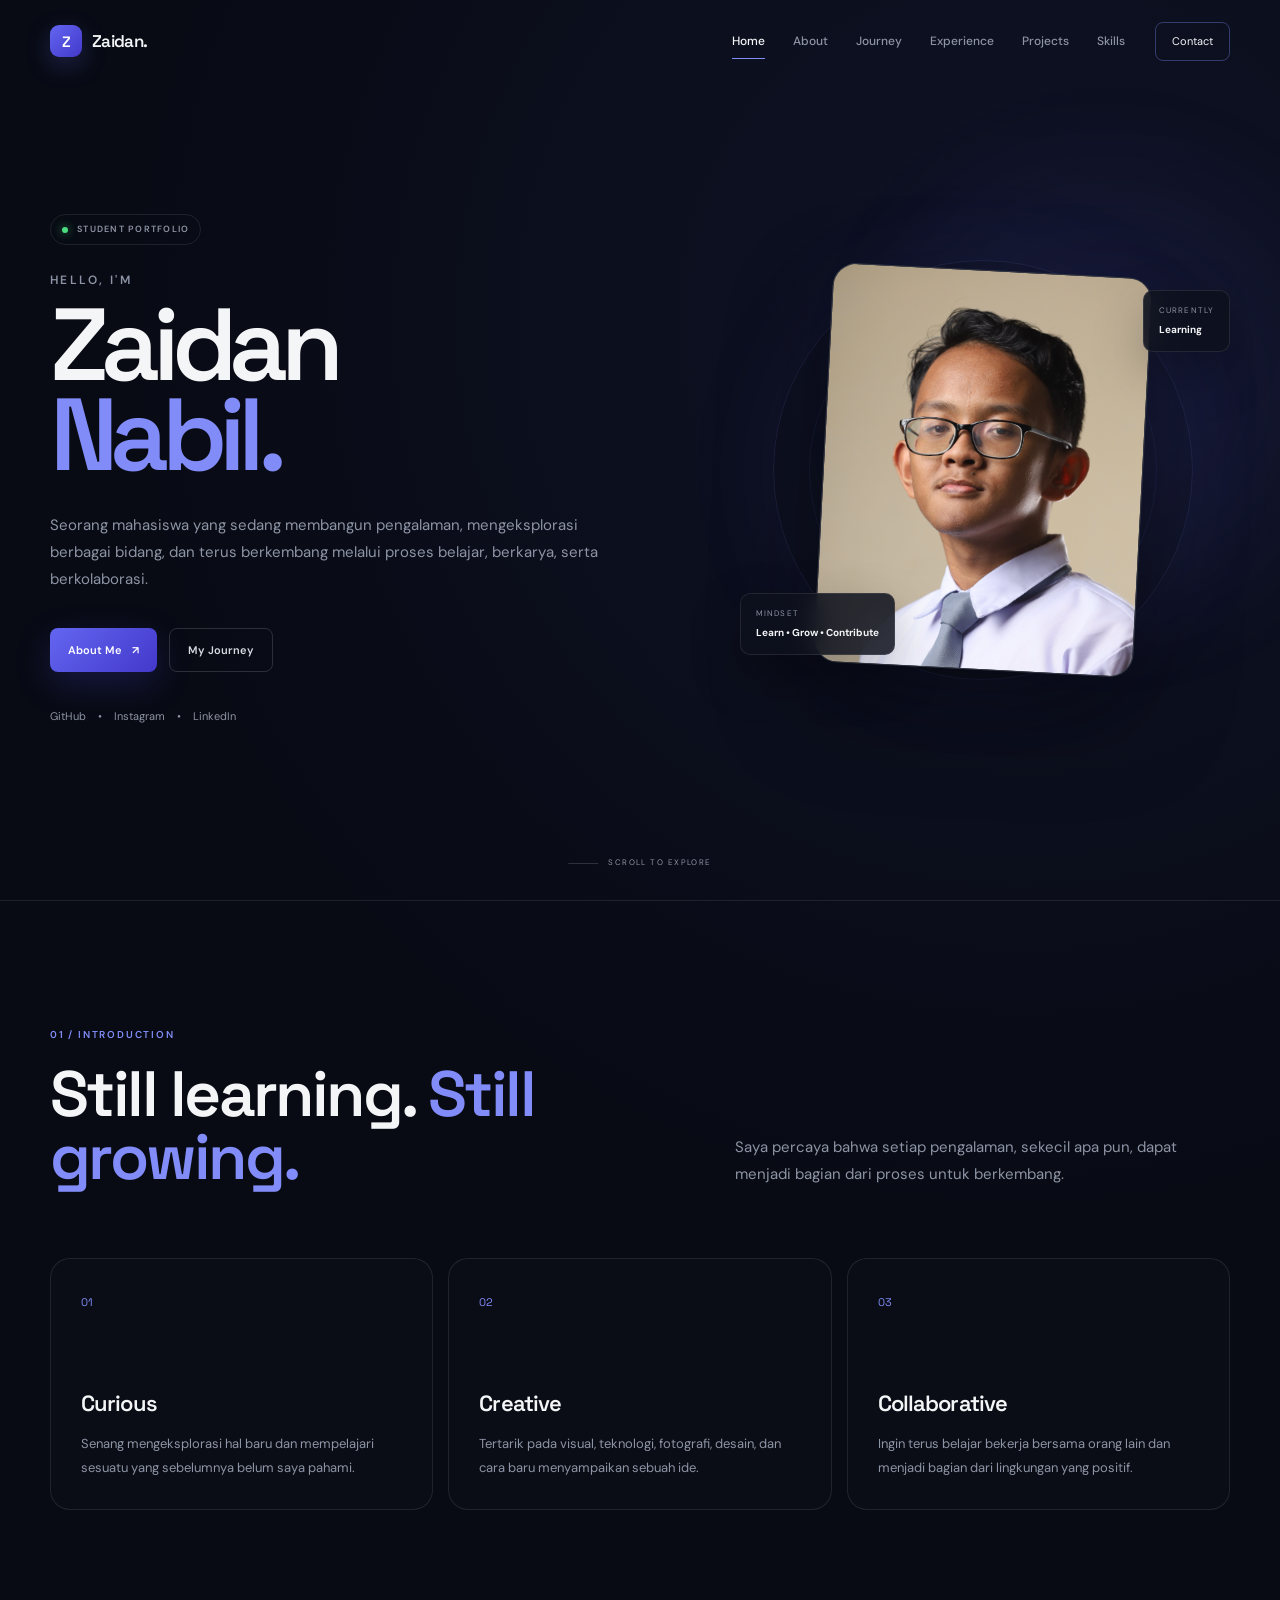
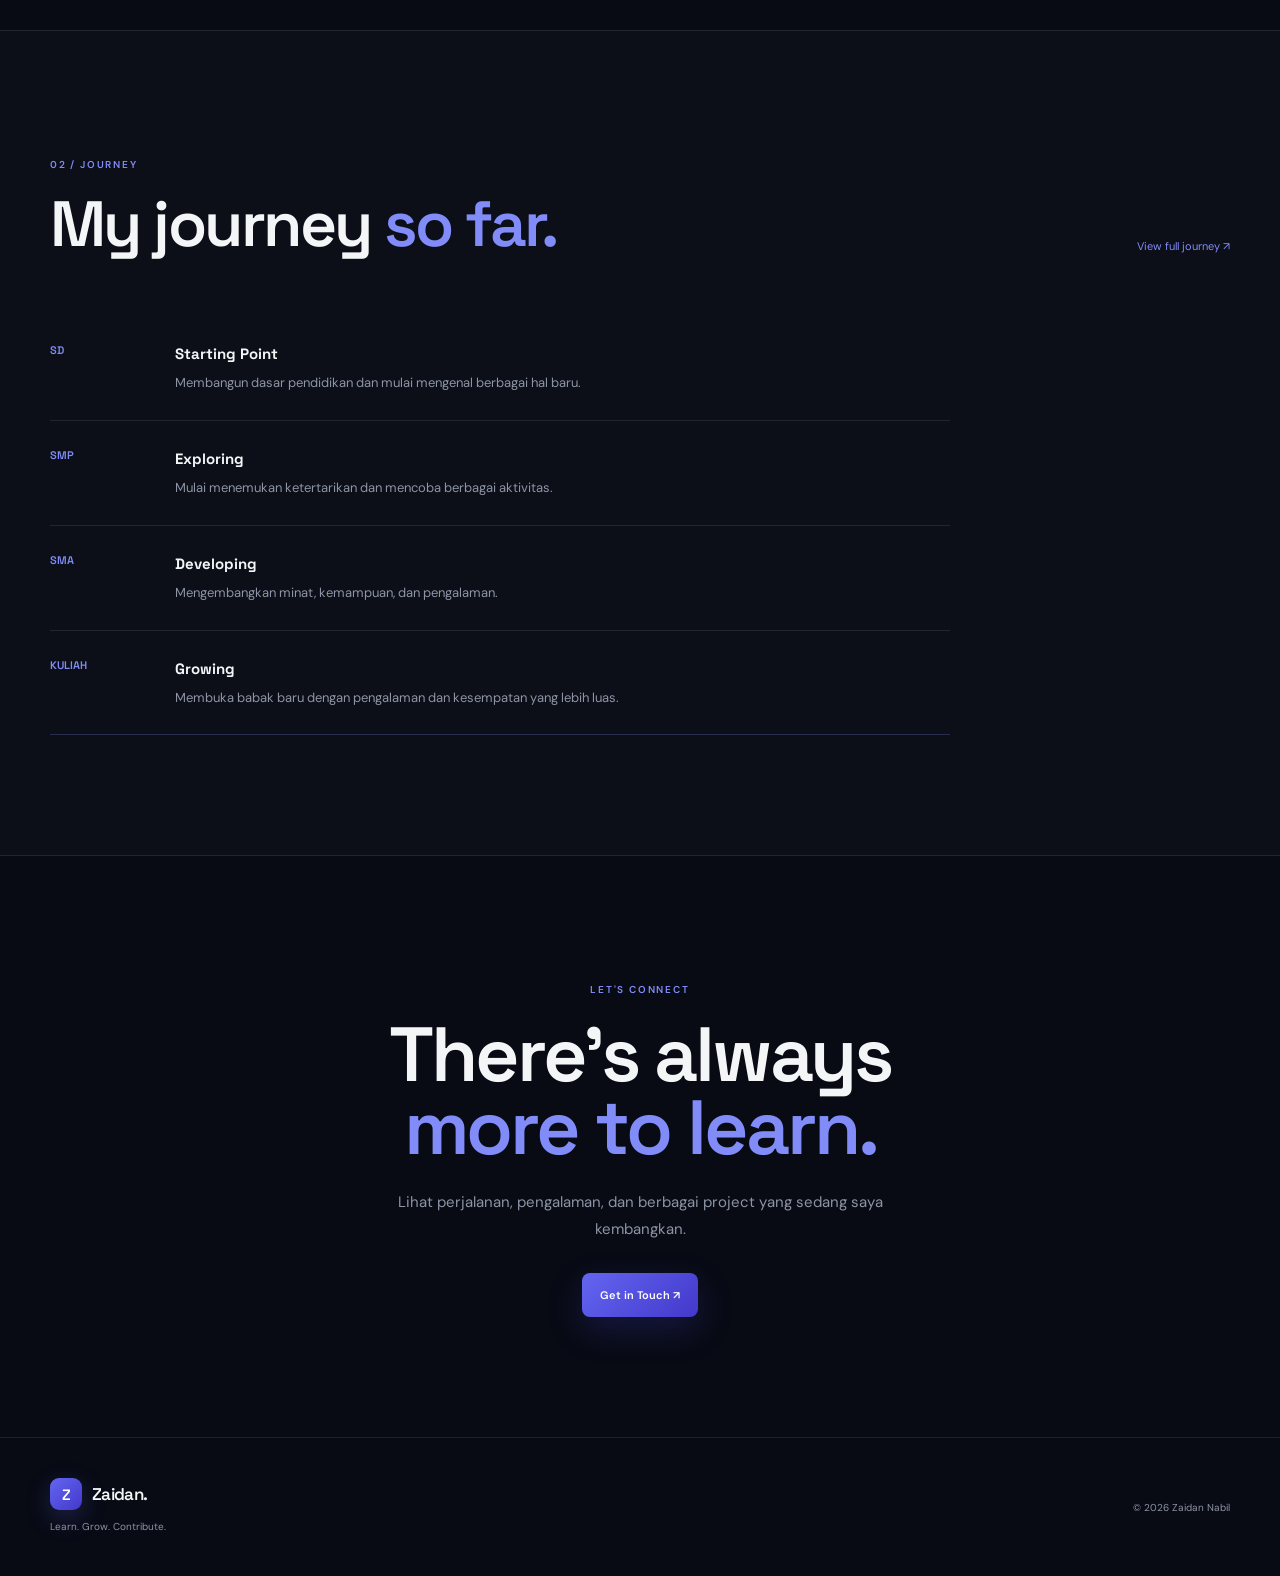
==== commit 1cca44f2: "Add stylesheet link to index.html" ====
--- a/index.html
+++ b/index.html
@@ -16,6 +16,8 @@
     >
 
     <title>Zaidan Nabil — Portfolio</title>
+    
+    <link rel="stylesheet" href="assets/css/style.css">
 
     <link
         rel="preconnect"
--- a/assets/css/style.css
+++ b/assets/css/style.css
@@ -1,38 +1,65 @@
+/* =========================================================
+   ZAIDAN NABIL — PORTFOLIO
+   Main Stylesheet
+   ========================================================= */
+
+
+/* =========================================================
+   01. ROOT & VARIABLES
+   ========================================================= */
+
 :root {
 
     --bg: #080b14;
-    --surface: #101522;
-    --surface-2: #151b2a;
+    --bg-soft: #0d111d;
+    --bg-card: #101522;
+
+    --text: #f4f5f7;
+    --text-soft: #d7dae2;
+    --muted: #8d94a5;
 
     --primary: #6366f1;
     --primary-light: #818cf8;
-    --accent: #a78bfa;
-
-    --white: #f8fafc;
-    --text: #cbd5e1;
-    --muted: #718096;
+    --primary-dark: #4338ca;
 
     --border: rgba(255,255,255,.09);
+    --border-light: rgba(255,255,255,.15);
 
     --heading: "Space Grotesk", sans-serif;
     --body: "DM Sans", sans-serif;
 
-    --container: 1160px;
-
-}
-
-
-/* RESET */
+    --container: 1180px;
+
+    --radius-sm: 8px;
+    --radius-md: 14px;
+    --radius-lg: 20px;
+    --radius-xl: 28px;
+
+    --transition: .3s ease;
+
+}
+
+
+/* =========================================================
+   02. RESET
+   ========================================================= */
 
 * {
+
     margin: 0;
     padding: 0;
+
     box-sizing: border-box;
-}
+
+}
+
 
 html {
+
     scroll-behavior: smooth;
-}
+
+}
+
 
 body {
 
@@ -44,1875 +71,2752 @@
         ),
         var(--bg);
 
-    color: var(--white);
+    color: var(--text);
 
     font-family: var(--body);
 
+    font-size: 15px;
+
     line-height: 1.7;
 
     overflow-x: hidden;
 
 }
 
+
 body::selection {
+
     background: var(--primary);
     color: white;
-}
+
+}
+
+
+img {
+
+    display: block;
+
+    max-width: 100%;
+
+}
+
 
 a {
+
     color: inherit;
+
     text-decoration: none;
-}
-
-img {
-    max-width: 100%;
-    display: block;
-}
+
+}
+
+
+button,
+input,
+textarea {
+
+    font-family: inherit;
+
+}
+
 
 button {
-    font-family: inherit;
-}
+
+    color: inherit;
+
+}
+
+
+/* =========================================================
+   03. GLOBAL CONTAINER
+   ========================================================= */
 
 .container {
 
-    width:
-        min(
-            calc(100% - 48px),
-            var(--container)
-        );
-
-    margin:
-        0 auto;
-
-}
-
-.section {
-
-    padding:
-        130px 0;
-
-    position:
-        relative;
-
-}
-
-
-/* ================= NAVBAR ================= */
+    width: min(
+        calc(100% - 40px),
+        var(--container)
+    );
+
+    margin-inline: auto;
+
+}
+
+
+/* =========================================================
+   04. TYPOGRAPHY
+   ========================================================= */
+
+h1,
+h2,
+h3,
+h4,
+h5,
+h6 {
+
+    font-family: var(--heading);
+
+    font-weight: 600;
+
+    letter-spacing: -.04em;
+
+}
+
+
+p {
+
+    line-height: 1.8;
+
+}
+
+
+.section-label {
+
+    display: inline-block;
+
+    margin-bottom: 20px;
+
+    color: var(--primary-light);
+
+    font-size: 10px;
+
+    font-weight: 600;
+
+    letter-spacing: .18em;
+
+    text-transform: uppercase;
+
+}
+
+
+.small-label {
+
+    display: inline-block;
+
+    color: var(--primary-light);
+
+    font-size: 10px;
+
+    font-weight: 600;
+
+    letter-spacing: .16em;
+
+    text-transform: uppercase;
+
+}
+
+
+/* =========================================================
+   05. NAVBAR
+   ========================================================= */
 
 .navbar {
 
-    position:
-        fixed;
-
-    top:
-        0;
-
-    left:
-        0;
-
-    width:
-        100%;
-
-    z-index:
-        999;
+    position: fixed;
+
+    top: 0;
+    left: 0;
+
+    width: 100%;
+
+    z-index: 1000;
+
+    padding: 22px 0;
 
     border-bottom:
         1px solid transparent;
 
     transition:
-        .3s ease;
-
-}
-
-.navbar.scrolled,
-.navbar.active {
+        background .3s ease,
+        padding .3s ease,
+        border-color .3s ease,
+        backdrop-filter .3s ease;
+
+}
+
+
+.navbar.scrolled {
+
+    padding: 14px 0;
 
     background:
         rgba(8,11,20,.82);
 
+    border-color: var(--border);
+
     backdrop-filter:
-        blur(20px);
-
-    border-color:
-        var(--border);
-
-}
+        blur(18px);
+
+}
+
 
 .nav-wrapper {
 
-    height:
-        80px;
-
-    display:
-        flex;
-
-    align-items:
-        center;
-
-    justify-content:
-        space-between;
-
-}
+    display: flex;
+
+    align-items: center;
+
+    justify-content: space-between;
+
+    gap: 30px;
+
+}
+
+
+/* BRAND */
 
 .brand {
 
-    display:
-        flex;
-
-    align-items:
-        center;
-
-    gap:
-        10px;
-
-    font-family:
-        var(--heading);
-
-    font-weight:
-        600;
-
-}
+    display: flex;
+
+    align-items: center;
+
+    gap: 10px;
+
+    flex-shrink: 0;
+
+    font-family: var(--heading);
+
+    font-size: 17px;
+
+    font-weight: 600;
+
+    letter-spacing: -.04em;
+
+}
+
 
 .brand-mark {
 
-    width:
-        36px;
-
-    height:
-        36px;
-
-    display:
-        grid;
-
-    place-items:
-        center;
-
-    border-radius:
-        10px;
+    display: flex;
+
+    align-items: center;
+
+    justify-content: center;
+
+    width: 32px;
+    height: 32px;
+
+    border-radius: 9px;
 
     background:
         linear-gradient(
             135deg,
             var(--primary),
-            var(--accent)
+            var(--primary-dark)
         );
 
-    color:
-        white;
-
-    font-weight:
-        700;
-
-}
+    color: white;
+
+    font-family: var(--heading);
+
+    font-size: 15px;
+
+    box-shadow:
+        0 8px 25px
+        rgba(99,102,241,.25);
+
+}
+
+
+/* NAV MENU */
 
 .nav-menu {
 
-    display:
-        flex;
-
-    gap:
-        30px;
-
-}
+    display: flex;
+
+    align-items: center;
+
+    justify-content: center;
+
+    gap: 28px;
+
+    margin-left: auto;
+
+}
+
 
 .nav-menu a {
 
-    font-size:
-        13px;
-
-    color:
-        var(--muted);
+    position: relative;
+
+    color: var(--muted);
+
+    font-size: 12px;
+
+    font-weight: 500;
 
     transition:
-        .25s;
-
-}
+        color var(--transition);
+
+}
+
+
+.nav-menu a::after {
+
+    content: "";
+
+    position: absolute;
+
+    left: 0;
+    bottom: -7px;
+
+    width: 0;
+    height: 1px;
+
+    background: var(--primary-light);
+
+    transition:
+        width var(--transition);
+
+}
+
 
 .nav-menu a:hover,
 .nav-menu a.active {
 
-    color:
-        var(--white);
-
-}
+    color: var(--text);
+
+}
+
+
+.nav-menu a:hover::after,
+.nav-menu a.active::after {
+
+    width: 100%;
+
+}
+
+
+/* NAV CTA */
 
 .nav-cta {
 
+    display: inline-flex;
+
+    align-items: center;
+
+    justify-content: center;
+
+    padding: 9px 16px;
+
+    border: 1px solid
+        rgba(129,140,248,.35);
+
+    border-radius: 8px;
+
+    color: var(--text);
+
+    font-size: 11px;
+
+    transition:
+        background var(--transition),
+        border-color var(--transition),
+        transform var(--transition);
+
+}
+
+
+.nav-cta:hover {
+
+    background:
+        rgba(99,102,241,.12);
+
+    border-color:
+        rgba(129,140,248,.7);
+
+    transform:
+        translateY(-2px);
+
+}
+
+
+/* MOBILE MENU */
+
+.mobile-menu {
+
+    display: none;
+
+    align-items: center;
+
+    justify-content: center;
+
+    flex-direction: column;
+
+    gap: 4px;
+
+    width: 40px;
+    height: 40px;
+
+    background: transparent;
+
+    border: 1px solid var(--border);
+
+    border-radius: 8px;
+
+    cursor: pointer;
+
+}
+
+
+.mobile-menu span {
+
+    width: 18px;
+    height: 1px;
+
+    background: var(--text);
+
+}
+
+
+/* =========================================================
+   06. HERO
+   ========================================================= */
+
+.hero {
+
+    position: relative;
+
+    min-height: 100vh;
+
+    display: flex;
+
+    align-items: center;
+
     padding:
-        10px 17px;
+        140px 0 100px;
+
+    overflow: hidden;
+
+}
+
+
+.hero-glow {
+
+    position: absolute;
+
+    top: 10%;
+    right: -10%;
+
+    width: 600px;
+    height: 600px;
+
+    border-radius: 50%;
+
+    background:
+        radial-gradient(
+            circle,
+            rgba(99,102,241,.12),
+            transparent 70%
+        );
+
+    filter: blur(20px);
+
+    pointer-events: none;
+
+}
+
+
+.hero-grid {
+
+    position: relative;
+
+    display: grid;
+
+    grid-template-columns:
+        1.1fr .9fr;
+
+    align-items: center;
+
+    gap: 80px;
+
+}
+
+
+.hero-content {
+
+    max-width: 700px;
+
+}
+
+
+.eyebrow {
+
+    display: inline-flex;
+
+    align-items: center;
+
+    gap: 9px;
+
+    margin-bottom: 25px;
+
+    padding:
+        7px 11px;
 
     border:
         1px solid var(--border);
 
-    border-radius:
-        9px;
-
-    font-size:
-        12px;
+    border-radius: 100px;
+
+    color: var(--muted);
+
+    font-size: 9px;
+
+    font-weight: 600;
+
+    letter-spacing: .14em;
+
+}
+
+
+.status-dot {
+
+    width: 6px;
+    height: 6px;
+
+    border-radius: 50%;
+
+    background: #4ade80;
+
+    box-shadow:
+        0 0 10px
+        rgba(74,222,128,.7);
+
+}
+
+
+.hero-kicker {
+
+    margin-bottom: 8px;
+
+    color: var(--muted);
+
+    font-size: 12px;
+
+    font-weight: 600;
+
+    letter-spacing: .2em;
+
+}
+
+
+.hero h1 {
+
+    max-width: 750px;
+
+    font-size:
+        clamp(4rem, 8vw, 7.8rem);
+
+    line-height: .88;
+
+    letter-spacing: -.075em;
+
+}
+
+
+.hero h1 span {
+
+    display: block;
+
+    color: var(--primary-light);
+
+}
+
+
+.hero-description {
+
+    max-width: 590px;
+
+    margin-top: 32px;
+
+    color: var(--muted);
+
+    font-size: 15px;
+
+}
+
+
+.hero-actions {
+
+    display: flex;
+
+    align-items: center;
+
+    flex-wrap: wrap;
+
+    gap: 12px;
+
+    margin-top: 35px;
+
+}
+
+
+.btn {
+
+    display: inline-flex;
+
+    align-items: center;
+
+    justify-content: center;
+
+    gap: 10px;
+
+    min-height: 44px;
+
+    padding:
+        0 18px;
+
+    border-radius: 8px;
+
+    font-size: 11px;
+
+    font-weight: 600;
 
     transition:
-        .25s;
-
-}
-
-.nav-cta:hover {
-
-    background:
-        rgba(99,102,241,.1);
-
-    border-color:
-        var(--primary);
-
-}
-
-.mobile-menu {
-    display: none;
-}
-
-
-/* ================= HERO ================= */
-
-.hero {
-
-    min-height:
-        100vh;
-
-    display:
-        flex;
-
-    align-items:
-        center;
-
-    padding-top:
-        120px;
-
-    position:
-        relative;
-
-    overflow:
-        hidden;
-
-}
-
-.hero-wrapper {
-
-    display:
-        grid;
-
-    grid-template-columns:
-        1.1fr .9fr;
-
-    gap:
-        80px;
-
-    align-items:
-        center;
-
-}
-
-.hero-label {
-
-    display:
-        inline-flex;
-
-    align-items:
-        center;
-
-    gap:
-        8px;
-
-    padding:
-        7px 12px;
-
-    border:
-        1px solid var(--border);
-
-    border-radius:
-        100px;
-
-    color:
-        var(--text);
-
-    font-size:
-        10px;
-
-    letter-spacing:
-        .12em;
-
-    margin-bottom:
-        28px;
-
-}
-
-.online-dot {
-
-    width:
-        7px;
-
-    height:
-        7px;
-
-    background:
-        #22c55e;
-
-    border-radius:
-        50%;
-
-    box-shadow:
-        0 0 10px #22c55e;
-
-}
-
-.hero-small-title {
-
-    color:
-        var(--primary-light);
-
-    font-size:
-        11px;
-
-    font-weight:
-        600;
-
-    letter-spacing:
-        .2em;
-
-    margin-bottom:
-        20px;
-
-}
-
-.hero h1 {
-
-    font-family:
-        var(--heading);
-
-    font-size:
-        clamp(
-            3.5rem,
-            7vw,
-            6.5rem
-        );
-
-    line-height:
-        .95;
-
-    letter-spacing:
-        -.07em;
-
-    max-width:
-        700px;
-
-    margin-bottom:
-        30px;
-
-}
-
-.hero h1 span {
-
-    display:
-        block;
-
-    color:
-        var(--primary-light);
-
-}
-
-.hero-description {
-
-    max-width:
-        620px;
-
-    color:
-        var(--muted);
-
-    font-size:
-        16px;
-
-    margin-bottom:
-        35px;
-
-}
-
-.hero-description strong {
-    color: var(--text);
-}
-
-.hero-buttons {
-
-    display:
-        flex;
-
-    gap:
-        12px;
-
-    flex-wrap:
-        wrap;
-
-}
-
-.button {
-
-    display:
-        inline-flex;
-
-    align-items:
-        center;
-
-    gap:
-        10px;
-
-    padding:
-        13px 20px;
-
-    border-radius:
-        10px;
-
-    font-size:
-        13px;
-
-    font-weight:
-        600;
-
-    transition:
-        .3s;
-
-}
-
-.button.primary {
+        transform var(--transition),
+        background var(--transition),
+        border-color var(--transition),
+        box-shadow var(--transition);
+
+}
+
+
+.btn:hover {
+
+    transform:
+        translateY(-3px);
+
+}
+
+
+.btn-primary {
 
     background:
         linear-gradient(
             135deg,
             var(--primary),
-            var(--accent)
+            var(--primary-dark)
         );
 
-}
-
-.button.primary:hover {
+    color: white;
+
+    box-shadow:
+        0 12px 35px
+        rgba(79,70,229,.22);
+
+}
+
+
+.btn-primary:hover {
+
+    box-shadow:
+        0 16px 40px
+        rgba(79,70,229,.35);
+
+}
+
+
+.btn-outline {
+
+    border:
+        1px solid var(--border-light);
+
+    color:
+        var(--text-soft);
+
+}
+
+
+.btn-outline:hover {
+
+    border-color:
+        var(--primary-light);
+
+    background:
+        rgba(99,102,241,.08);
+
+}
+
+
+.hero-social {
+
+    display: flex;
+
+    align-items: center;
+
+    gap: 12px;
+
+    margin-top: 35px;
+
+    color: var(--muted);
+
+    font-size: 11px;
+
+}
+
+
+.hero-social a {
+
+    transition:
+        color var(--transition);
+
+}
+
+
+.hero-social a:hover {
+
+    color: var(--primary-light);
+
+}
+
+
+/* HERO VISUAL */
+
+.hero-visual {
+
+    position: relative;
+
+    min-height: 560px;
+
+    display: flex;
+
+    align-items: center;
+
+    justify-content: center;
+
+}
+
+
+.hero-circle {
+
+    position: absolute;
+
+    width: 420px;
+    height: 420px;
+
+    border-radius: 50%;
+
+    border:
+        1px solid
+        rgba(129,140,248,.12);
+
+    box-shadow:
+        0 0 100px
+        rgba(99,102,241,.08);
+
+}
+
+
+.hero-circle::before {
+
+    content: "";
+
+    position: absolute;
+
+    inset: 35px;
+
+    border-radius: 50%;
+
+    border:
+        1px solid
+        rgba(129,140,248,.08);
+
+}
+
+
+.profile-card {
+
+    position: relative;
+
+    width: 320px;
+
+    overflow: hidden;
+
+    border:
+        1px solid var(--border-light);
+
+    border-radius:
+        24px;
 
     transform:
-        translateY(-3px);
+        rotate(3deg);
+
+    background:
+        var(--bg-card);
 
     box-shadow:
-        0 15px 35px
-        rgba(99,102,241,.25);
-
-}
-
-.button.secondary {
+        0 40px 100px
+        rgba(0,0,0,.4);
+
+    transition:
+        transform .5s ease;
+
+}
+
+
+.profile-card:hover {
+
+    transform:
+        rotate(0deg)
+        translateY(-8px);
+
+}
+
+
+.profile-card img {
+
+    width: 100%;
+
+    aspect-ratio: 4 / 5;
+
+    object-fit: cover;
+
+}
+
+
+.floating-card {
+
+    position: absolute;
+
+    display: flex;
+
+    flex-direction: column;
+
+    gap: 3px;
+
+    padding:
+        13px 15px;
 
     border:
         1px solid var(--border);
 
-    color:
-        var(--text);
-
-}
-
-.button.secondary:hover {
+    border-radius: 10px;
 
     background:
-        rgba(255,255,255,.04);
-
-}
-
-.social-links {
+        rgba(13,17,29,.85);
+
+    backdrop-filter:
+        blur(15px);
+
+    box-shadow:
+        0 20px 50px
+        rgba(0,0,0,.25);
+
+}
+
+
+.floating-card span {
+
+    color: var(--muted);
+
+    font-size: 8px;
+
+    letter-spacing: .14em;
+
+}
+
+
+.floating-card strong {
+
+    color: var(--text);
+
+    font-size: 10px;
+
+}
+
+
+.card-top {
+
+    top: 100px;
+
+    right: 0;
+
+}
+
+
+.card-bottom {
+
+    bottom: 95px;
+
+    left: 5px;
+
+}
+
+
+.hero-scroll {
+
+    position: absolute;
+
+    bottom: 30px;
+
+    left: 50%;
+
+    transform:
+        translateX(-50%);
+
+    display: flex;
+
+    align-items: center;
+
+    gap: 10px;
+
+    color: var(--muted);
+
+    font-size: 8px;
+
+    letter-spacing: .18em;
+
+}
+
+
+.hero-scroll span {
+
+    width: 30px;
+    height: 1px;
+
+    background:
+        var(--border-light);
+
+}
+
+
+/* =========================================================
+   07. SECTION
+   ========================================================= */
+
+.section {
+
+    padding:
+        120px 0;
+
+}
+
+
+.dark-section {
+
+    background:
+        rgba(255,255,255,.015);
+
+    border-top:
+        1px solid var(--border);
+
+    border-bottom:
+        1px solid var(--border);
+
+}
+
+
+.home-intro {
+
+    border-top:
+        1px solid var(--border);
+
+}
+
+
+.split-heading {
+
+    display: grid;
+
+    grid-template-columns:
+        1.1fr .9fr;
+
+    gap: 80px;
+
+    align-items: end;
+
+    margin-bottom: 70px;
+
+}
+
+
+.split-heading h2 {
+
+    max-width: 650px;
+
+    font-size:
+        clamp(2.7rem, 5vw, 4.8rem);
+
+    line-height: .98;
+
+}
+
+
+.split-heading h2 span {
+
+    color:
+        var(--primary-light);
+
+}
+
+
+.split-heading > p {
+
+    max-width: 450px;
+
+    color: var(--muted);
+
+}
+
+
+/* =========================================================
+   08. INTRO GRID
+   ========================================================= */
+
+.intro-grid {
+
+    display: grid;
+
+    grid-template-columns:
+        repeat(3, 1fr);
+
+    gap: 15px;
+
+}
+
+
+.intro-box {
+
+    padding: 30px;
+
+    min-height: 240px;
+
+    border:
+        1px solid var(--border);
+
+    border-radius:
+        var(--radius-lg);
+
+    background:
+        rgba(255,255,255,.012);
+
+    transition:
+        transform var(--transition),
+        border-color var(--transition),
+        background var(--transition);
+
+}
+
+
+.intro-box:hover {
+
+    transform:
+        translateY(-6px);
+
+    border-color:
+        rgba(129,140,248,.3);
+
+    background:
+        rgba(99,102,241,.035);
+
+}
+
+
+.intro-box > span {
+
+    color:
+        var(--primary-light);
+
+    font-family:
+        var(--heading);
+
+    font-size:
+        11px;
+
+}
+
+
+.intro-box h3 {
+
+    margin-top:
+        70px;
+
+    margin-bottom:
+        10px;
+
+    font-size:
+        22px;
+
+}
+
+
+.intro-box p {
+
+    color:
+        var(--muted);
+
+    font-size:
+        13px;
+
+}
+
+
+/* =========================================================
+   09. SECTION HEADING
+   ========================================================= */
+
+.section-heading-row {
 
     display:
         flex;
 
+    align-items:
+        flex-end;
+
+    justify-content:
+        space-between;
+
+    gap: 30px;
+
+    margin-bottom:
+        60px;
+
+}
+
+
+.section-heading-row h2 {
+
+    font-family:
+        var(--heading);
+
+    font-size:
+        clamp(2.5rem, 5vw, 4.5rem);
+
+    line-height:
+        .98;
+
+}
+
+
+.section-heading-row h2 span {
+
+    color:
+        var(--primary-light);
+
+}
+
+
+.text-link {
+
+    color:
+        var(--primary-light);
+
+    font-size:
+        11px;
+
+    transition:
+        color var(--transition);
+
+}
+
+
+.text-link:hover {
+
+    color:
+        white;
+
+}
+
+
+/* =========================================================
+   10. MINI TIMELINE
+   ========================================================= */
+
+.mini-timeline {
+
+    max-width:
+        900px;
+
+}
+
+
+.mini-item {
+
+    display:
+        grid;
+
+    grid-template-columns:
+        90px 1fr;
+
     gap:
-        12px;
+        35px;
+
+    padding:
+        25px 0;
+
+    border-bottom:
+        1px solid var(--border);
+
+}
+
+
+.mini-item > span {
+
+    color:
+        var(--primary-light);
+
+    font-family:
+        var(--heading);
+
+    font-size:
+        11px;
+
+    font-weight:
+        600;
+
+}
+
+
+.mini-item strong {
+
+    display:
+        block;
+
+    margin-bottom:
+        5px;
+
+    font-family:
+        var(--heading);
+
+}
+
+
+.mini-item p {
+
+    color:
+        var(--muted);
+
+    font-size:
+        13px;
+
+}
+
+
+.mini-item.current {
+
+    border-bottom-color:
+        rgba(129,140,248,.25);
+
+}
+
+
+/* =========================================================
+   11. BIG CTA
+   ========================================================= */
+
+.big-cta {
+
+    max-width:
+        850px;
+
+    margin:
+        auto;
+
+    text-align:
+        center;
+
+}
+
+
+.big-cta h2 {
+
+    font-family:
+        var(--heading);
+
+    font-size:
+        clamp(3rem, 6vw, 5.5rem);
+
+    line-height:
+        .95;
+
+    margin-bottom:
+        25px;
+
+}
+
+
+.big-cta h2 span {
+
+    display:
+        block;
+
+    color:
+        var(--primary-light);
+
+}
+
+
+.big-cta p {
+
+    max-width:
+        550px;
+
+    margin:
+        0 auto 30px;
+
+    color:
+        var(--muted);
+
+}
+
+
+/* =========================================================
+   12. PAGE HEADER
+   ========================================================= */
+
+.page-header {
+
+    padding:
+        190px 0 100px;
+
+    border-bottom:
+        1px solid var(--border);
+
+}
+
+
+.page-header h1 {
+
+    max-width:
+        850px;
+
+    font-family:
+        var(--heading);
+
+    font-size:
+        clamp(3.5rem, 7vw, 6.5rem);
+
+    line-height:
+        .92;
+
+    letter-spacing:
+        -.075em;
+
+}
+
+
+.page-header h1 span {
+
+    display:
+        block;
+
+    color:
+        var(--primary-light);
+
+}
+
+
+.page-header p {
+
+    max-width:
+        560px;
+
+    margin-top:
+        25px;
+
+    color:
+        var(--muted);
+
+}
+
+
+/* =========================================================
+   13. ABOUT
+   ========================================================= */
+
+.about-main {
+
+    display:
+        grid;
+
+    grid-template-columns:
+        .8fr 1.2fr;
 
     align-items:
         center;
 
-    margin-top:
-        35px;
+    gap:
+        100px;
+
+}
+
+
+.about-photo {
+
+    overflow:
+        hidden;
+
+    border:
+        1px solid var(--border);
+
+    border-radius:
+        var(--radius-xl);
+
+    background:
+        var(--bg-card);
+
+}
+
+
+.about-photo img {
+
+    width:
+        100%;
+
+    aspect-ratio:
+        4 / 5;
+
+    object-fit:
+        cover;
+
+    transition:
+        transform .6s ease;
+
+}
+
+
+.about-photo:hover img {
+
+    transform:
+        scale(1.03);
+
+}
+
+
+.about-copy h2 {
+
+    max-width:
+        700px;
+
+    margin:
+        0 0 30px;
+
+    font-family:
+        var(--heading);
+
+    font-size:
+        clamp(2.7rem, 5vw, 4.7rem);
+
+    line-height:
+        .97;
+
+}
+
+
+.about-copy h2 span {
+
+    color:
+        var(--primary-light);
+
+}
+
+
+.about-copy p {
+
+    max-width:
+        700px;
+
+    margin-bottom:
+        18px;
 
     color:
         var(--muted);
 
-    font-size:
-        12px;
-
-}
-
-.social-links a:hover {
-    color: var(--white);
-}
-
-
-/* HERO PROFILE */
-
-.hero-profile {
+}
+
+
+.light-border-section {
+
+    background:
+        rgba(255,255,255,.012);
+
+}
+
+
+.values-grid {
+
+    display:
+        grid;
+
+    grid-template-columns:
+        repeat(4, 1fr);
+
+    gap:
+        15px;
+
+}
+
+
+.value-card {
+
+    min-height:
+        260px;
+
+    padding:
+        30px;
+
+    border:
+        1px solid var(--border);
+
+    border-radius:
+        var(--radius-lg);
+
+    transition:
+        transform var(--transition),
+        border-color var(--transition);
+
+}
+
+
+.value-card:hover {
+
+    transform:
+        translateY(-6px);
+
+    border-color:
+        rgba(129,140,248,.35);
+
+}
+
+
+.value-card > span {
+
+    color:
+        var(--primary-light);
+
+    font-size:
+        10px;
+
+}
+
+
+.value-card h3 {
+
+    margin:
+        65px 0 10px;
+
+    font-size:
+        22px;
+
+}
+
+
+.value-card p {
+
+    color:
+        var(--muted);
+
+    font-size:
+        13px;
+
+}
+
+
+.statement {
+
+    max-width:
+        850px;
+
+}
+
+
+.statement h2 {
+
+    margin-bottom:
+        30px;
+
+    font-family:
+        var(--heading);
+
+    font-size:
+        clamp(2.8rem, 6vw, 5rem);
+
+    line-height:
+        .96;
+
+}
+
+
+.statement h2 span {
+
+    color:
+        var(--primary-light);
+
+}
+
+
+.statement p {
+
+    max-width:
+        700px;
+
+    margin-bottom:
+        15px;
+
+    color:
+        var(--muted);
+
+}
+
+
+/* =========================================================
+   14. JOURNEY
+   ========================================================= */
+
+.journey-intro {
+
+    max-width:
+        720px;
+
+    margin-bottom:
+        100px;
+
+}
+
+
+.journey-intro h2 {
+
+    margin-bottom:
+        25px;
+
+    font-family:
+        var(--heading);
+
+    font-size:
+        clamp(2.7rem, 5vw, 4.4rem);
+
+    line-height:
+        .97;
+
+}
+
+
+.journey-intro h2 span {
+
+    color:
+        var(--primary-light);
+
+}
+
+
+.journey-intro p {
+
+    color:
+        var(--muted);
+
+}
+
+
+.journey-timeline {
+
+    max-width:
+        1000px;
+
+    margin:
+        auto;
+
+}
+
+
+.journey-item {
+
+    display:
+        grid;
+
+    grid-template-columns:
+        110px 30px 1fr;
+
+    gap:
+        30px;
 
     position:
         relative;
 
-    min-height:
-        500px;
+    padding-bottom:
+        85px;
+
+}
+
+
+.journey-item:last-child {
+
+    padding-bottom:
+        0;
+
+}
+
+
+.journey-year {
+
+    padding-top:
+        3px;
+
+    color:
+        var(--primary-light);
+
+    font-family:
+        var(--heading);
+
+    font-size:
+        14px;
+
+    font-weight:
+        600;
+
+}
+
+
+.journey-line {
+
+    position:
+        relative;
+
+}
+
+
+.journey-line::before {
+
+    content:
+        "";
+
+    position:
+        absolute;
+
+    top:
+        2px;
+    left:
+        0;
+
+    width:
+        11px;
+    height:
+        11px;
+
+    border:
+        2px solid var(--primary);
+
+    border-radius:
+        50%;
+
+    background:
+        var(--bg);
+
+    z-index:
+        2;
+
+}
+
+
+.journey-line::after {
+
+    content:
+        "";
+
+    position:
+        absolute;
+
+    top:
+        17px;
+
+    left:
+        5px;
+
+    width:
+        1px;
+
+    height:
+        calc(100% + 85px);
+
+    background:
+        var(--border);
+
+}
+
+
+.journey-item:last-child
+.journey-line::after {
+
+    display:
+        none;
+
+}
+
+
+.journey-item.current
+.journey-line::before {
+
+    background:
+        var(--primary);
+
+    box-shadow:
+        0 0 20px
+        rgba(99,102,241,.7);
+
+}
+
+
+.journey-period {
+
+    display:
+        inline-block;
+
+    margin-bottom:
+        7px;
+
+    color:
+        var(--muted);
+
+    font-size:
+        9px;
+
+    font-weight:
+        600;
+
+    letter-spacing:
+        .16em;
+
+}
+
+
+.journey-content h3 {
+
+    margin-bottom:
+        12px;
+
+    font-family:
+        var(--heading);
+
+    font-size:
+        28px;
+
+}
+
+
+.journey-content p {
+
+    max-width:
+        700px;
+
+    color:
+        var(--muted);
+
+    font-size:
+        14px;
+
+}
+
+
+.journey-tags {
+
+    display:
+        flex;
+
+    flex-wrap:
+        wrap;
+
+    gap:
+        7px;
+
+    margin-top:
+        20px;
+
+}
+
+
+.journey-tags span,
+.tags span,
+.skill-tags span {
+
+    padding:
+        5px 9px;
+
+    border:
+        1px solid var(--border);
+
+    border-radius:
+        5px;
+
+    color:
+        var(--text-soft);
+
+    font-size:
+        9px;
+
+    transition:
+        background var(--transition),
+        border-color var(--transition);
+
+}
+
+
+.journey-tags span:hover,
+.tags span:hover,
+.skill-tags span:hover {
+
+    border-color:
+        rgba(129,140,248,.4);
+
+    background:
+        rgba(99,102,241,.07);
+
+}
+
+
+.future-block {
+
+    max-width:
+        850px;
+
+}
+
+
+.future-block h2 {
+
+    margin-bottom:
+        25px;
+
+    font-family:
+        var(--heading);
+
+    font-size:
+        clamp(2.8rem, 6vw, 5rem);
+
+    line-height:
+        .96;
+
+}
+
+
+.future-block h2 span {
+
+    color:
+        var(--primary-light);
+
+}
+
+
+.future-block p {
+
+    max-width:
+        650px;
+
+    color:
+        var(--muted);
+
+}
+
+
+.future-points {
+
+    display:
+        flex;
+
+    flex-wrap:
+        wrap;
+
+    gap:
+        10px;
+
+    margin-top:
+        30px;
+
+}
+
+
+.future-points span {
+
+    padding:
+        8px 13px;
+
+    border:
+        1px solid var(--border);
+
+    border-radius:
+        100px;
+
+    color:
+        var(--text-soft);
+
+    font-size:
+        10px;
+
+}
+
+
+/* =========================================================
+   15. EXPERIENCE
+   ========================================================= */
+
+.empty-state {
+
+    max-width:
+        850px;
+
+    padding:
+        75px;
+
+    border:
+        1px solid var(--border);
+
+    border-radius:
+        var(--radius-xl);
+
+    background:
+        rgba(255,255,255,.012);
+
+}
+
+
+.empty-number {
+
+    color:
+        rgba(129,140,248,.15);
+
+    font-family:
+        var(--heading);
+
+    font-size:
+        90px;
+
+    line-height:
+        1;
+
+}
+
+
+.empty-state h2 {
+
+    max-width:
+        700px;
+
+    margin:
+        20px 0 25px;
+
+    font-family:
+        var(--heading);
+
+    font-size:
+        clamp(2.7rem, 5vw, 4.5rem);
+
+    line-height:
+        .97;
+
+}
+
+
+.empty-state h2 span {
+
+    color:
+        var(--primary-light);
+
+}
+
+
+.empty-state p {
+
+    max-width:
+        650px;
+
+    color:
+        var(--muted);
+
+}
+
+
+.experience-template {
 
     display:
         grid;
 
-    place-items:
+    grid-template-columns:
+        .7fr 1.3fr;
+
+    gap:
+        80px;
+
+    margin-top:
+        100px;
+
+}
+
+
+.template-card {
+
+    padding:
+        35px;
+
+    border:
+        1px dashed
+        rgba(129,140,248,.3);
+
+    border-radius:
+        var(--radius-lg);
+
+    background:
+        rgba(99,102,241,.015);
+
+}
+
+
+.template-card > span {
+
+    color:
+        var(--primary-light);
+
+    font-size:
+        9px;
+
+    font-weight:
+        600;
+
+    letter-spacing:
+        .15em;
+
+}
+
+
+.template-card h3 {
+
+    margin:
+        12px 0 4px;
+
+    font-family:
+        var(--heading);
+
+    font-size:
+        22px;
+
+}
+
+
+.template-card p {
+
+    color:
+        var(--muted);
+
+    font-size:
+        13px;
+
+}
+
+
+.template-divider {
+
+    height:
+        1px;
+
+    margin:
+        25px 0;
+
+    background:
+        var(--border);
+
+}
+
+
+.experience-types {
+
+    display:
+        grid;
+
+    grid-template-columns:
+        repeat(4, 1fr);
+
+    gap:
+        15px;
+
+}
+
+
+.experience-types > div {
+
+    min-height:
+        190px;
+
+    padding:
+        25px;
+
+    border:
+        1px solid var(--border);
+
+    border-radius:
+        var(--radius-lg);
+
+}
+
+
+.experience-types span {
+
+    color:
+        var(--primary-light);
+
+    font-size:
+        10px;
+
+}
+
+
+.experience-types strong {
+
+    display:
+        block;
+
+    margin:
+        30px 0 8px;
+
+    font-family:
+        var(--heading);
+
+    font-size:
+        17px;
+
+}
+
+
+.experience-types p {
+
+    color:
+        var(--muted);
+
+    font-size:
+        12px;
+
+}
+
+
+/* =========================================================
+   16. PROJECTS
+   ========================================================= */
+
+.projects-grid {
+
+    display:
+        grid;
+
+    grid-template-columns:
+        repeat(2, 1fr);
+
+    gap:
+        20px;
+
+}
+
+
+.project-card {
+
+    overflow:
+        hidden;
+
+    border:
+        1px solid var(--border);
+
+    border-radius:
+        var(--radius-xl);
+
+    background:
+        rgba(255,255,255,.012);
+
+    transition:
+        transform var(--transition),
+        border-color var(--transition);
+
+}
+
+
+.project-card:hover {
+
+    transform:
+        translateY(-7px);
+
+    border-color:
+        rgba(129,140,248,.3);
+
+}
+
+
+.project-visual {
+
+    position:
+        relative;
+
+    display:
+        flex;
+
+    align-items:
         center;
 
-}
-
-.profile-background {
+    justify-content:
+        center;
+
+    height:
+        280px;
+
+    overflow:
+        hidden;
+
+}
+
+
+.project-visual::after {
+
+    content:
+        "";
 
     position:
         absolute;
 
-    width:
-        370px;
-
-    height:
-        370px;
-
-    border-radius:
-        50%;
+    inset:
+        0;
 
     background:
-        linear-gradient(
-            135deg,
-            rgba(99,102,241,.4),
-            rgba(167,139,250,.1)
+        radial-gradient(
+            circle at center,
+            rgba(255,255,255,.1),
+            transparent 50%
         );
 
-    filter:
-        blur(5px);
-
-}
-
-.profile-frame {
+    pointer-events:
+        none;
+
+}
+
+
+.project-visual span {
+
+    position:
+        absolute;
+
+    top:
+        20px;
+
+    left:
+        20px;
+
+    z-index:
+        2;
+
+    font-size:
+        10px;
+
+    opacity:
+        .7;
+
+}
+
+
+.project-visual strong {
 
     position:
         relative;
 
-    width:
-        330px;
-
-    height:
-        420px;
-
-    border:
-        1px solid
-        rgba(255,255,255,.15);
-
-    border-radius:
-        170px 170px 25px 25px;
-
-    overflow:
-        hidden;
-
-    background:
-        var(--surface);
-
-    transform:
-        rotate(3deg);
-
-    box-shadow:
-        0 30px 80px
-        rgba(0,0,0,.4);
-
-}
-
-.profile-frame img {
-
-    width:
-        100%;
-
-    height:
-        100%;
-
-    object-fit:
-        cover;
-
-}
-
-.profile-tag {
-
-    position:
-        absolute;
-
-    padding:
-        11px 15px;
-
-    display:
-        flex;
-
-    flex-direction:
-        column;
-
-    gap:
-        2px;
-
-    background:
-        rgba(16,21,34,.85);
-
-    border:
-        1px solid var(--border);
-
-    backdrop-filter:
-        blur(15px);
-
-    border-radius:
-        10px;
-
-}
-
-.profile-tag span {
-
-    font-size:
-        9px;
-
-    color:
-        var(--primary-light);
-
-}
-
-.profile-tag strong {
+    z-index:
+        2;
 
     font-family:
         var(--heading);
 
     font-size:
-        12px;
-
-}
-
-.tag-one {
-
-    top:
-        50px;
-
-    right:
-        10px;
-
-}
-
-.tag-two {
-
-    bottom:
-        85px;
-
-    left:
-        0;
-
-}
-
-.tag-three {
-
-    bottom:
-        20px;
-
-    right:
-        25px;
-
-}
-
-.hero-decoration {
-
-    position:
-        absolute;
-
-    border-radius:
-        50%;
-
-    filter:
-        blur(90px);
-
-    pointer-events:
-        none;
-
-}
-
-.decoration-one {
-
-    width:
-        300px;
-
-    height:
-        300px;
-
-    background:
-        rgba(99,102,241,.12);
-
-    left:
-        -100px;
-
-    top:
-        15%;
-
-}
-
-.decoration-two {
-
-    width:
-        250px;
-
-    height:
-        250px;
-
-    background:
-        rgba(167,139,250,.1);
-
-    right:
-        -100px;
-
-    bottom:
-        5%;
-
-}
-
-.scroll-down {
-
-    position:
-        absolute;
-
-    bottom:
-        25px;
-
-    left:
-        50%;
-
-    transform:
-        translateX(-50%);
-
-    color:
-        var(--muted);
-
-    font-size:
-        10px;
-
-    letter-spacing:
-        .12em;
-
-    display:
-        flex;
-
-    align-items:
-        center;
-
-    gap:
-        10px;
-
-}
-
-.scroll-down span {
-
-    width:
-        30px;
-
-    height:
-        1px;
-
-    background:
-        var(--muted);
-
-}
-
-
-/* ================= HEADINGS ================= */
-
-.section-header {
-
-    margin-bottom:
-        70px;
-
-}
-
-.section-header.centered {
-
-    text-align:
-        center;
-
-}
-
-.section-label {
-
-    display:
-        block;
-
-    color:
-        var(--primary-light);
-
-    font-size:
-        10px;
-
-    font-weight:
-        600;
-
-    letter-spacing:
-        .18em;
-
-    margin-bottom:
-        18px;
-
-}
-
-.section-header h2,
-.page-hero h1 {
-
-    font-family:
-        var(--heading);
-
-    font-size:
-        clamp(
-            2.8rem,
-            6vw,
-            5rem
-        );
-
-    line-height:
-        .98;
+        48px;
 
     letter-spacing:
         -.06em;
 
 }
 
-.section-header h2 span,
-.page-hero h1 span {
-
-    color:
-        var(--primary-light);
-
-}
-
-.section-header p {
-
-    max-width:
-        550px;
-
-    margin:
-        20px auto 0;
-
-    color:
-        var(--muted);
-
-}
-
-
-/* ================= ABOUT ================= */
-
-.about-layout {
-
-    display:
-        grid;
-
-    grid-template-columns:
-        1fr 1fr;
-
-    gap:
-        100px;
-
-    align-items:
-        center;
-
-}
-
-.about-text {
-
-    color:
-        var(--muted);
-
-}
-
-.about-lead {
-
-    font-family:
-        var(--heading);
-
-    font-size:
-        26px;
-
-    line-height:
-        1.4;
-
-    color:
-        var(--white);
-
-    margin-bottom:
-        30px;
-
-}
-
-.about-text p:not(.about-lead) {
-
-    margin-bottom:
-        18px;
-
-}
-
-.about-info {
-
-    border-top:
-        1px solid var(--border);
-
-}
-
-.info-item {
-
-    display:
-        flex;
-
-    justify-content:
-        space-between;
-
-    gap:
-        20px;
-
-    padding:
-        22px 0;
-
-    border-bottom:
-        1px solid var(--border);
-
-}
-
-.info-item span {
-
-    color:
-        var(--muted);
-
-    font-size:
-        11px;
-
-}
-
-.info-item strong {
-
-    font-size:
-        13px;
-
-    font-weight:
-        500;
-
-    text-align:
-        right;
-
-}
-
-.about-image-large {
-
-    border:
-        1px solid var(--border);
-
-    border-radius:
-        25px;
-
-    overflow:
-        hidden;
-
-    background:
-        var(--surface);
-
-}
-
-.about-image-large img {
-
-    width:
-        100%;
-
-    aspect-ratio:
-        4 / 5;
-
-    object-fit:
-        cover;
-
-}
-
-
-/* ================= VALUES ================= */
-
-.values-section {
-
-    background:
-        rgba(255,255,255,.015);
-
-}
-
-.values-grid {
-
-    display:
-        grid;
-
-    grid-template-columns:
-        repeat(4,1fr);
-
-    gap:
-        15px;
-
-}
-
-.value-card {
-
-    padding:
-        30px;
-
-    border:
-        1px solid var(--border);
-
-    border-radius:
-        18px;
-
-    background:
-        rgba(255,255,255,.015);
-
-    transition:
-        .3s;
-
-}
-
-.value-card:hover {
-
-    transform:
-        translateY(-5px);
-
-    border-color:
-        rgba(129,140,248,.3);
-
-}
-
-.value-number {
-
-    color:
-        var(--primary-light);
-
-    font-size:
-        10px;
-
-}
-
-.value-icon {
-
-    font-size:
-        30px;
-
-    margin:
-        30px 0;
-
-    color:
-        var(--primary-light);
-
-}
-
-.value-card h3 {
-
-    font-family:
-        var(--heading);
-
-    margin-bottom:
-        12px;
-
-}
-
-.value-card p {
-
-    color:
-        var(--muted);
-
-    font-size:
-        13px;
-
-}
-
-
-/* ================= SKILLS ================= */
-
-.skills-layout {
-
-    display:
-        grid;
-
-    grid-template-columns:
-        .7fr 1.3fr;
-
-    gap:
-        90px;
-
-}
-
-.skills-intro p {
-
-    color:
-        var(--muted);
-
-    max-width:
-        350px;
-
-}
-
-.skill-row {
-
-    display:
-        grid;
-
-    grid-template-columns:
-        1fr 1fr;
-
-    gap:
-        30px;
-
-    padding:
-        25px 0;
-
-    border-bottom:
-        1px solid var(--border);
-
-}
-
-.skill-title {
-
-    display:
-        flex;
-
-    align-items:
-        center;
-
-    gap:
-        20px;
-
-}
-
-.skill-title span {
-
-    color:
-        var(--primary-light);
-
-    font-size:
-        10px;
-
-}
-
-.skill-title h3 {
-
-    font-family:
-        var(--heading);
-
-    font-size:
-        19px;
-
-}
-
-.skill-row p {
-
-    color:
-        var(--muted);
-
-    font-size:
-        13px;
-
-}
-
-
-/* ================= EXPERIENCE ================= */
-
-.experience-section {
-
-    background:
-        rgba(255,255,255,.015);
-
-}
-
-.timeline {
-
-    max-width:
-        850px;
-
-    margin:
-        0 auto;
-
-}
-
-.timeline-item {
-
-    display:
-        grid;
-
-    grid-template-columns:
-        100px 20px 1fr;
-
-    gap:
-        25px;
-
-    position:
-        relative;
-
-    padding-bottom:
-        60px;
-
-}
-
-.timeline-item:not(:last-child)::after {
-
-    content:
-        "";
-
-    position:
-        absolute;
-
-    left:
-        109px;
-
-    top:
-        15px;
-
-    bottom:
-        0;
-
-    width:
-        1px;
-
-    background:
-        var(--border);
-
-}
-
-.timeline-date {
-
-    color:
-        var(--primary-light);
-
-    font-family:
-        var(--heading);
-
-    font-size:
-        14px;
-
-}
-
-.timeline-dot {
-
-    width:
-        9px;
-
-    height:
-        9px;
-
-    border:
-        2px solid var(--primary);
-
-    border-radius:
-        50%;
-
-    background:
-        var(--bg);
-
-    z-index:
-        2;
-
-}
-
-.timeline-dot.current {
-
-    background:
-        var(--primary);
-
-    box-shadow:
-        0 0 15px
-        rgba(99,102,241,.7);
-
-}
-
-.timeline-content span {
-
-    color:
-        var(--muted);
-
-    font-size:
-        9px;
-
-    letter-spacing:
-        .15em;
-
-}
-
-.timeline-content h3 {
-
-    font-family:
-        var(--heading);
-
-    margin:
-        7px 0 8px;
-
-}
-
-.timeline-content p {
-
-    color:
-        var(--muted);
-
-    font-size:
-        13px;
-
-}
-
-
-/* ================= PROJECTS ================= */
-
-.projects-grid {
-
-    display:
-        grid;
-
-    grid-template-columns:
-        repeat(2,1fr);
-
-    gap:
-        20px;
-
-}
-
-.project-card {
-
-    border:
-        1px solid var(--border);
-
-    border-radius:
-        20px;
-
-    overflow:
-        hidden;
-
-    background:
-        rgba(255,255,255,.015);
-
-    transition:
-        .35s;
-
-}
-
-.project-card:hover {
-
-    transform:
-        translateY(-6px);
-
-    border-color:
-        rgba(129,140,248,.3);
-
-}
-
-.project-image {
-
-    height:
-        280px;
-
-    position:
-        relative;
-
-    display:
-        grid;
-
-    place-items:
-        center;
-
-    overflow:
-        hidden;
-
-}
-
-.project-number {
-
-    position:
-        absolute;
-
-    top:
-        20px;
-
-    left:
-        20px;
-
-    font-family:
-        var(--heading);
-
-    font-size:
-        12px;
-
-    z-index:
-        2;
-
-}
-
-.project-one {
+
+.project-blue {
 
     background:
         linear-gradient(
             135deg,
             #172554,
-            #312e81
+            #3730a3
         );
 
 }
 
-.project-two {
-
-    background:
-        linear-gradient(
-            135deg,
-            #172033,
-            #3f3f46
-        );
-
-}
-
-.project-three {
+
+.project-purple {
 
     background:
         linear-gradient(
             135deg,
             #2e1065,
-            #4c1d95
+            #6d28d9
         );
 
 }
 
-.project-four {
+
+.project-orange {
 
     background:
         linear-gradient(
             135deg,
-            #082f49,
-            #164e63
+            #431407,
+            #c2410c
         );
 
 }
 
-.project-visual {
-
-    display:
-        flex;
-
-    align-items:
-        center;
-
-    gap:
-        5px;
-
-    transform:
-        rotate(-8deg);
-
-}
-
-.visual-box {
-
-    width:
-        100px;
-
-    height:
-        120px;
-
-    display:
-        grid;
-
-    place-items:
-        center;
-
-    background:
-        rgba(255,255,255,.08);
-
-    border:
-        1px solid
-        rgba(255,255,255,.2);
-
-    backdrop-filter:
-        blur(10px);
-
-    font-family:
-        var(--heading);
-
-    font-weight:
-        700;
-
-    font-size:
-        20px;
-
-}
-
-.camera-visual {
-
-    width:
-        190px;
-
-    height:
-        125px;
-
-    border:
-        2px solid rgba(255,255,255,.5);
-
-    border-radius:
-        25px;
-
-    display:
-        grid;
-
-    place-items:
-        center;
-
-}
-
-.camera-lens {
-
-    width:
-        75px;
-
-    height:
-        75px;
-
-    border:
-        10px solid rgba(255,255,255,.35);
-
-    border-radius:
-        50%;
-
-}
-
-.design-visual {
-
-    width:
-        220px;
-
-    height:
-        180px;
-
-    display:
-        flex;
-
-    align-items:
-        center;
-
-    justify-content:
-        center;
-
-    gap:
-        8px;
-
-    transform:
-        rotate(-8deg);
-
-}
-
-.design-visual div {
-
-    width:
-        50px;
-
-    height:
-        130px;
-
-    background:
-        rgba(255,255,255,.12);
-
-    border:
-        1px solid
-        rgba(255,255,255,.2);
-
-}
-
-.design-visual div:nth-child(2) {
-
-    height:
-        170px;
-
-}
-
-.web-visual {
-
-    width:
-        240px;
-
-    height:
-        160px;
-
-    border:
-        1px solid rgba(255,255,255,.25);
-
-    border-radius:
-        10px;
-
-    padding:
-        15px;
-
-    background:
-        rgba(255,255,255,.05);
-
-}
-
-.web-top {
-
-    height:
-        10px;
-
-    width:
-        50%;
-
-    background:
-        rgba(255,255,255,.4);
-
-    margin-bottom:
-        20px;
-
-}
-
-.web-lines {
-
-    display:
-        grid;
-
-    gap:
-        10px;
-
-}
-
-.web-lines span {
-
-    height:
-        8px;
-
-    background:
-        rgba(255,255,255,.15);
-
-}
-
-.web-lines span:nth-child(2) {
-    width: 70%;
-}
-
-.web-lines span:nth-child(3) {
-    width: 50%;
-}
-
-.project-body {
-
-    padding:
-        27px;
-
-}
-
-.project-category {
-
-    color:
-        var(--primary-light);
-
-    font-size:
-        9px;
-
-    letter-spacing:
-        .15em;
-
-    margin-bottom:
-        10px;
-
-}
-
-.project-body h3 {
-
-    font-family:
-        var(--heading);
-
-    font-size:
-        23px;
-
-    margin-bottom:
-        10px;
-
-}
-
-.project-body p {
-
-    color:
-        var(--muted);
-
-    font-size:
-        13px;
-
-}
-
-.project-tags {
-
-    display:
-        flex;
-
-    flex-wrap:
-        wrap;
-
-    gap:
-        7px;
-
-    margin-top:
-        20px;
-
-}
-
-.project-tags span {
-
-    padding:
-        5px 9px;
-
-    border:
-        1px solid var(--border);
-
-    border-radius:
-        5px;
-
-    color:
-        var(--text);
-
-    font-size:
-        9px;
-
-}
-
-
-/* ================= ORGANIZATION ================= */
-
-.organization-section {
-
-    padding-top:
-        70px;
-
-}
-
-.organization-card {
-
-    display:
-        grid;
-
-    grid-template-columns:
-        100px 1fr;
-
-    gap:
-        60px;
-
-    padding:
-        70px;
-
-    border:
-        1px solid var(--border);
-
-    border-radius:
-        25px;
+
+.project-green {
 
     background:
         linear-gradient(
             135deg,
-            rgba(99,102,241,.1),
-            rgba(255,255,255,.015)
+            #052e16,
+            #15803d
         );
 
 }
 
-.organization-number {
+
+.project-body {
+
+    padding:
+        28px;
+
+}
+
+
+.project-body small {
+
+    color:
+        var(--primary-light);
+
+    font-size:
+        9px;
+
+    font-weight:
+        600;
+
+    letter-spacing:
+        .15em;
+
+}
+
+
+.project-body h3 {
+
+    margin:
+        8px 0;
 
     font-family:
         var(--heading);
 
     font-size:
-        80px;
-
-    color:
-        rgba(129,140,248,.3);
-
-}
-
-.organization-content {
+        25px;
+
+}
+
+
+.project-body p {
+
+    max-width:
+        600px;
+
+    color:
+        var(--muted);
+
+    font-size:
+        13px;
+
+}
+
+
+.tags {
+
+    display:
+        flex;
+
+    flex-wrap:
+        wrap;
+
+    gap:
+        7px;
+
+    margin-top:
+        20px;
+
+}
+
+
+.project-note {
 
     max-width:
         750px;
 
 }
 
-.organization-content h2 {
+
+.project-note h2 {
+
+    margin-bottom:
+        25px;
 
     font-family:
         var(--heading);
 
     font-size:
-        clamp(2.5rem,5vw,4rem);
+        clamp(2.8rem, 6vw, 5rem);
 
     line-height:
-        1;
-
-    margin-bottom:
-        30px;
-
-}
-
-.organization-content h2 span {
+        .96;
+
+}
+
+
+.project-note h2 span {
 
     color:
         var(--primary-light);
 
 }
 
-.organization-content p {
+
+.project-note p {
 
     color:
         var(--muted);
 
-    margin-bottom:
-        15px;
-
-}
-
-
-/* ================= CONTACT ================= */
-
-.contact-card {
+}
+
+
+/* =========================================================
+   17. SKILLS
+   ========================================================= */
+
+.skills-page-grid {
 
     display:
         grid;
 
     grid-template-columns:
-        1.2fr .8fr;
+        repeat(2, 1fr);
 
     gap:
-        70px;
+        20px;
+
+}
+
+
+.skill-large-card {
+
+    min-height:
+        310px;
+
+    display:
+        flex;
+
+    flex-direction:
+        column;
 
     padding:
-        70px;
+        35px;
 
     border:
         1px solid var(--border);
 
     border-radius:
-        25px;
+        var(--radius-xl);
 
     background:
-        linear-gradient(
-            135deg,
-            rgba(99,102,241,.1),
-            rgba(167,139,250,.03)
-        );
-
-}
-
-.contact-main h2 {
+        rgba(255,255,255,.012);
+
+    transition:
+        transform var(--transition),
+        border-color var(--transition);
+
+}
+
+
+.skill-large-card:hover {
+
+    transform:
+        translateY(-6px);
+
+    border-color:
+        rgba(129,140,248,.3);
+
+}
+
+
+.skill-large-card > span {
+
+    color:
+        var(--primary-light);
+
+    font-size:
+        10px;
+
+}
+
+
+.skill-large-card h2 {
+
+    margin:
+        45px 0 10px;
 
     font-family:
         var(--heading);
 
     font-size:
-        clamp(2.5rem,5vw,4.5rem);
+        35px;
+
+}
+
+
+.skill-large-card p {
+
+    max-width:
+        550px;
+
+    color:
+        var(--muted);
+
+    font-size:
+        13px;
+
+}
+
+
+.skill-tags {
+
+    display:
+        flex;
+
+    flex-wrap:
+        wrap;
+
+    gap:
+        7px;
+
+    margin-top:
+        auto;
+
+    padding-top:
+        30px;
+
+}
+
+
+.learning-section {
+
+    display:
+        grid;
+
+    grid-template-columns:
+        .8fr 1.2fr;
+
+    gap:
+        100px;
+
+}
+
+
+.learning-section h2 {
+
+    font-family:
+        var(--heading);
+
+    font-size:
+        clamp(2.8rem, 6vw, 5rem);
 
     line-height:
-        1;
-
-    letter-spacing:
-        -.05em;
+        .96;
+
+}
+
+
+.learning-section h2 span {
+
+    color:
+        var(--primary-light);
+
+}
+
+
+.learning-list > div {
+
+    display:
+        flex;
+
+    align-items:
+        center;
+
+    justify-content:
+        space-between;
+
+    padding:
+        20px 0;
+
+    border-bottom:
+        1px solid var(--border);
+
+}
+
+
+.learning-list span {
+
+    color:
+        var(--primary-light);
+
+    font-size:
+        10px;
+
+}
+
+
+.learning-list strong {
+
+    font-family:
+        var(--heading);
+
+    font-size:
+        14px;
+
+}
+
+
+/* =========================================================
+   18. CONTACT
+   ========================================================= */
+
+.contact-layout {
+
+    display:
+        grid;
+
+    grid-template-columns:
+        1.2fr .8fr;
+
+    gap:
+        100px;
+
+}
+
+
+.contact-copy h2 {
+
+    max-width:
+        650px;
 
     margin-bottom:
         25px;
 
-}
-
-.contact-main h2 span {
+    font-family:
+        var(--heading);
+
+    font-size:
+        clamp(2.8rem, 6vw, 5.5rem);
+
+    line-height:
+        .94;
+
+}
+
+
+.contact-copy h2 span {
 
     display:
         block;
@@ -1922,143 +2826,133 @@
 
 }
 
-.contact-main p {
+
+.contact-copy p {
+
+    max-width:
+        550px;
 
     color:
         var(--muted);
 
-    max-width:
-        500px;
-
-}
-
-.contact-links {
+}
+
+
+.contact-list {
+
+    border-top:
+        1px solid var(--border);
+
+}
+
+
+.contact-list a {
 
     display:
         flex;
 
-    flex-direction:
-        column;
-
-}
-
-.contact-links a {
+    align-items:
+        center;
+
+    justify-content:
+        space-between;
+
+    padding:
+        25px 0;
+
+    border-bottom:
+        1px solid var(--border);
+
+    color:
+        var(--text-soft);
+
+    transition:
+        color var(--transition),
+        padding-left var(--transition);
+
+}
+
+
+.contact-list a:hover {
+
+    padding-left:
+        8px;
+
+    color:
+        var(--primary-light);
+
+}
+
+
+.contact-list a span {
+
+    font-family:
+        var(--heading);
+
+    font-size:
+        15px;
+
+}
+
+
+.contact-list a strong {
+
+    font-size:
+        18px;
+
+    font-weight:
+        400;
+
+}
+
+
+/* =========================================================
+   19. FOOTER
+   ========================================================= */
+
+footer {
+
+    padding:
+        40px 0;
+
+    border-top:
+        1px solid var(--border);
+
+}
+
+
+.footer-wrapper {
 
     display:
         flex;
 
+    align-items:
+        center;
+
     justify-content:
         space-between;
 
-    align-items:
-        center;
-
-    padding:
-        20px 0;
-
-    border-bottom:
-        1px solid var(--border);
-
-    color:
-        var(--text);
-
-    transition:
-        .25s;
-
-}
-
-.contact-links a:hover {
-
-    color:
-        var(--primary-light);
-
-    padding-left:
-        8px;
-
-}
-
-
-/* ================= PAGE HERO ================= */
-
-.page-hero {
-
-    padding:
-        190px 0 100px;
-
-    border-bottom:
-        1px solid var(--border);
-
-}
-
-.page-hero h1 {
-
-    max-width:
-        850px;
-
-}
-
-.page-hero p {
-
-    max-width:
-        550px;
-
-    color:
-        var(--muted);
-
-    margin-top:
-        25px;
-
-}
-
-
-/* ================= FOOTER ================= */
-
-footer {
-
-    border-top:
-        1px solid var(--border);
-
-    padding:
-        35px 0;
-
-}
-
-.footer-wrapper {
-
-    display:
-        flex;
-
-    justify-content:
-        space-between;
-
-    align-items:
-        center;
-
     gap:
         30px;
 
 }
 
-.footer-brand p {
+
+.footer-tagline {
+
+    margin-top:
+        8px;
 
     color:
         var(--muted);
 
     font-size:
-        11px;
-
-    margin-top:
         10px;
 
 }
 
-.footer-right {
-
-    display:
-        flex;
-
-    gap:
-        25px;
+
+.footer-copy {
 
     color:
         var(--muted);
@@ -2069,7 +2963,9 @@
 }
 
 
-/* ================= REVEAL ================= */
+/* =========================================================
+   20. SCROLL REVEAL
+   ========================================================= */
 
 .reveal {
 
@@ -2085,6 +2981,7 @@
 
 }
 
+
 .reveal.visible {
 
     opacity:
@@ -2096,9 +2993,169 @@
 }
 
 
-/* ================= RESPONSIVE ================= */
-
-@media (max-width: 900px) {
+/* =========================================================
+   21. SCROLLBAR
+   ========================================================= */
+
+::-webkit-scrollbar {
+
+    width:
+        7px;
+
+}
+
+
+::-webkit-scrollbar-track {
+
+    background:
+        var(--bg);
+
+}
+
+
+::-webkit-scrollbar-thumb {
+
+    background:
+        #252b3a;
+
+    border-radius:
+        10px;
+
+}
+
+
+::-webkit-scrollbar-thumb:hover {
+
+    background:
+        #363e52;
+
+}
+
+
+/* =========================================================
+   22. RESPONSIVE — TABLET
+   ========================================================= */
+
+@media (max-width: 1000px) {
+
+
+    .nav-menu {
+
+        gap:
+            18px;
+
+    }
+
+
+    .hero-grid {
+
+        grid-template-columns:
+            1fr;
+
+        gap:
+            50px;
+
+    }
+
+
+    .hero-content {
+
+        max-width:
+            800px;
+
+    }
+
+
+    .hero-visual {
+
+        min-height:
+            450px;
+
+    }
+
+
+    .hero-circle {
+
+        width:
+            350px;
+
+        height:
+            350px;
+
+    }
+
+
+    .split-heading {
+
+        grid-template-columns:
+            1fr;
+
+        gap:
+            25px;
+
+    }
+
+
+    .about-main {
+
+        grid-template-columns:
+            .7fr 1.3fr;
+
+        gap:
+            50px;
+
+    }
+
+
+    .values-grid {
+
+        grid-template-columns:
+            repeat(2,1fr);
+
+    }
+
+
+    .experience-types {
+
+        grid-template-columns:
+            repeat(2,1fr);
+
+    }
+
+
+    .learning-section {
+
+        grid-template-columns:
+            1fr;
+
+        gap:
+            50px;
+
+    }
+
+
+}
+
+
+/* =========================================================
+   23. RESPONSIVE — MOBILE
+   ========================================================= */
+
+@media (max-width: 760px) {
+
+
+    .container {
+
+        width:
+            min(
+                calc(100% - 30px),
+                var(--container)
+            );
+
+    }
+
+
+    /* NAV */
 
     .nav-menu {
 
@@ -2109,22 +3166,31 @@
             absolute;
 
         top:
-            80px;
+            calc(100% + 10px);
 
         left:
-            24px;
+            15px;
 
         right:
-            24px;
-
-        padding:
-            20px;
+            15px;
 
         flex-direction:
             column;
 
+        align-items:
+            stretch;
+
+        gap:
+            0;
+
+        padding:
+            12px;
+
+        margin:
+            0;
+
         background:
-            rgba(16,21,34,.97);
+            rgba(8,11,20,.97);
 
         border:
             1px solid var(--border);
@@ -2132,137 +3198,417 @@
         border-radius:
             15px;
 
-    }
+        box-shadow:
+            0 20px 60px
+            rgba(0,0,0,.4);
+
+        backdrop-filter:
+            blur(18px);
+
+    }
+
 
     .nav-menu.open {
-        display: flex;
-    }
-
-    .mobile-menu {
 
         display:
             flex;
 
+    }
+
+
+    .nav-menu a {
+
+        padding:
+            12px;
+
+    }
+
+
+    .nav-menu a::after {
+
+        display:
+            none;
+
+    }
+
+
+    .nav-cta {
+
+        display:
+            none;
+
+    }
+
+
+    .mobile-menu {
+
+        display:
+            flex;
+
+    }
+
+
+    /* HERO */
+
+    .hero {
+
+        padding-top:
+            130px;
+
+    }
+
+
+    .hero h1 {
+
+        font-size:
+            clamp(3.6rem, 17vw, 6rem);
+
+    }
+
+
+    .hero-description {
+
+        font-size:
+            14px;
+
+    }
+
+
+    .hero-visual {
+
+        min-height:
+            420px;
+
+    }
+
+
+    .profile-card {
+
+        width:
+            270px;
+
+    }
+
+
+    .hero-circle {
+
+        width:
+            330px;
+
+        height:
+            330px;
+
+    }
+
+
+    .card-top {
+
+        top:
+            55px;
+
+        right:
+            0;
+
+    }
+
+
+    .card-bottom {
+
+        bottom:
+            55px;
+
+        left:
+            0;
+
+    }
+
+
+    .hero-scroll {
+
+        display:
+            none;
+
+    }
+
+
+    /* SECTION */
+
+    .section {
+
+        padding:
+            85px 0;
+
+    }
+
+
+    .page-header {
+
+        padding:
+            145px 0 75px;
+
+    }
+
+
+    .page-header h1 {
+
+        font-size:
+            clamp(3.2rem, 15vw, 5rem);
+
+    }
+
+
+    /* INTRO */
+
+    .intro-grid {
+
+        grid-template-columns:
+            1fr;
+
+    }
+
+
+    .intro-box {
+
+        min-height:
+            210px;
+
+    }
+
+
+    .intro-box h3 {
+
+        margin-top:
+            45px;
+
+    }
+
+
+    .section-heading-row {
+
         flex-direction:
             column;
 
-        border:
-            none;
-
-        background:
-            none;
-
-        cursor:
-            pointer;
-
-    }
-
-    .mobile-menu span {
-
-        width:
-            25px;
-
-        height:
-            2px;
-
-        margin:
-            3px;
-
-        background:
-            white;
-
-    }
-
-    .nav-cta {
-        display: none;
-    }
-
-    .hero-wrapper,
-    .about-layout,
-    .skills-layout {
+        align-items:
+            flex-start;
+
+        margin-bottom:
+            40px;
+
+    }
+
+
+    /* ABOUT */
+
+    .about-main {
 
         grid-template-columns:
             1fr;
 
-    }
-
-    .hero-profile {
-
-        min-height:
+        gap:
+            45px;
+
+    }
+
+
+    .about-photo {
+
+        max-width:
             450px;
 
-        order:
-            -1;
-
-    }
-
-    .hero-wrapper {
-        gap: 40px;
-    }
+    }
+
 
     .values-grid {
-
-        grid-template-columns:
-            repeat(2,1fr);
-
-    }
-
-    .about-layout {
-        gap: 50px;
-    }
-
-    .organization-card {
 
         grid-template-columns:
             1fr;
 
+    }
+
+
+    .value-card {
+
+        min-height:
+            210px;
+
+    }
+
+
+    .value-card h3 {
+
+        margin-top:
+            45px;
+
+    }
+
+
+    /* JOURNEY */
+
+    .journey-intro {
+
+        margin-bottom:
+            65px;
+
+    }
+
+
+    .journey-item {
+
+        grid-template-columns:
+            60px 20px 1fr;
+
+        gap:
+            14px;
+
+        padding-bottom:
+            65px;
+
+    }
+
+
+    .journey-line::after {
+
+        height:
+            calc(100% + 65px);
+
+    }
+
+
+    .journey-content h3 {
+
+        font-size:
+            21px;
+
+    }
+
+
+    .journey-content p {
+
+        font-size:
+            13px;
+
+    }
+
+
+    /* EXPERIENCE */
+
+    .empty-state {
+
         padding:
-            45px;
-
-    }
-
-    .organization-number {
-        font-size: 50px;
-    }
-
-    .contact-card {
+            40px 25px;
+
+    }
+
+
+    .empty-number {
+
+        font-size:
+            65px;
+
+    }
+
+
+    .experience-template {
 
         grid-template-columns:
             1fr;
 
-        padding:
-            45px;
-
-    }
-
-}
-
-
-@media (max-width: 650px) {
+        gap:
+            40px;
+
+        margin-top:
+            70px;
+
+    }
+
+
+    .experience-types {
+
+        grid-template-columns:
+            1fr;
+
+    }
+
+
+    /* PROJECTS */
+
+    .projects-grid {
+
+        grid-template-columns:
+            1fr;
+
+    }
+
+
+    .project-visual {
+
+        height:
+            240px;
+
+    }
+
+
+    /* SKILLS */
+
+    .skills-page-grid {
+
+        grid-template-columns:
+            1fr;
+
+    }
+
+
+    .skill-large-card {
+
+        min-height:
+            270px;
+
+    }
+
+
+    /* CONTACT */
+
+    .contact-layout {
+
+        grid-template-columns:
+            1fr;
+
+        gap:
+            60px;
+
+    }
+
+
+    /* FOOTER */
+
+    .footer-wrapper {
+
+        flex-direction:
+            column;
+
+        align-items:
+            flex-start;
+
+    }
+
+
+}
+
+
+/* =========================================================
+   24. RESPONSIVE — SMALL MOBILE
+   ========================================================= */
+
+@media (max-width: 430px) {
+
 
     .container {
 
         width:
-            min(
-                calc(100% - 32px),
-                var(--container)
-            );
-
-    }
-
-    .section {
-
-        padding:
-            90px 0;
-
-    }
-
-    .hero {
-
-        padding-top:
-            110px;
-
-    }
+            calc(100% - 24px);
+
+    }
+
 
     .hero h1 {
 
@@ -2271,117 +3617,190 @@
 
     }
 
-    .hero-profile {
+
+    .hero-actions {
+
+        flex-direction:
+            column;
+
+        align-items:
+            stretch;
+
+    }
+
+
+    .hero-actions .btn {
+
+        width:
+            100%;
+
+    }
+
+
+    .hero-social {
+
+        flex-wrap:
+            wrap;
+
+    }
+
+
+    .hero-visual {
 
         min-height:
-            400px;
-
-    }
-
-    .profile-frame {
+            370px;
+
+    }
+
+
+    .profile-card {
 
         width:
-            270px;
+            235px;
+
+    }
+
+
+    .hero-circle {
+
+        width:
+            285px;
 
         height:
-            350px;
-
-    }
-
-    .profile-background {
-
-        width:
-            280px;
-
-        height:
-            280px;
-
-    }
-
-    .tag-one {
-        right: 0;
-    }
-
-    .tag-two {
-        left: 0;
-    }
-
-    .values-grid,
-    .projects-grid {
+            285px;
+
+    }
+
+
+    .floating-card {
+
+        padding:
+            10px 12px;
+
+    }
+
+
+    .card-top {
+
+        top:
+            35px;
+
+    }
+
+
+    .card-bottom {
+
+        bottom:
+            30px;
+
+    }
+
+
+    .page-header h1 {
+
+        font-size:
+            3.2rem;
+
+    }
+
+
+    .section-heading-row h2 {
+
+        font-size:
+            2.7rem;
+
+    }
+
+
+    .journey-item {
 
         grid-template-columns:
-            1fr;
-
-    }
-
-    .skill-row {
-
-        grid-template-columns:
-            1fr;
+            50px 15px 1fr;
 
         gap:
             10px;
 
     }
 
-    .timeline-item {
-
-        grid-template-columns:
-            65px 15px 1fr;
-
-        gap:
+
+    .journey-year {
+
+        font-size:
+            11px;
+
+    }
+
+
+    .journey-content h3 {
+
+        font-size:
+            18px;
+
+    }
+
+
+    .journey-content p {
+
+        font-size:
             12px;
 
     }
 
-    .timeline-item:not(:last-child)::after {
-
-        left:
-            72px;
-
-    }
-
-    .timeline-content h3 {
-        font-size: 16px;
-    }
-
-    .timeline-content p {
-        font-size: 12px;
-    }
-
-    .contact-card,
-    .organization-card {
-
-        padding:
-            30px;
-
-    }
-
-    .footer-wrapper {
-
-        flex-direction:
-            column;
-
-        align-items:
-            flex-start;
-
-    }
-
-    .footer-right {
-
-        flex-direction:
-            column;
-
-        gap:
-            5px;
-
-    }
-
-    .page-hero {
-
-        padding:
-            150px 0 80px;
-
-    }
-
-}
+
+    .project-visual strong {
+
+        font-size:
+            38px;
+
+    }
+
+
+    .contact-copy h2 {
+
+        font-size:
+            3.1rem;
+
+    }
+
+
+}
+
+
+/* =========================================================
+   25. ACCESSIBILITY
+   ========================================================= */
+
+@media (prefers-reduced-motion: reduce) {
+
+    html {
+
+        scroll-behavior:
+            auto;
+
+    }
+
+
+    *,
+    *::before,
+    *::after {
+
+        animation-duration:
+            .01ms !important;
+
+        animation-iteration-count:
+            1 !important;
+
+        transition-duration:
+            .01ms !important;
+
+        scroll-behavior:
+            auto !important;
+
+    }
+
+}
+
+
+/* =========================================================
+   END OF FILE
+   ========================================================= */
--- a/assets/css/style.css
+++ b/assets/css/style.css
@@ -1,38 +1,65 @@
+/* =========================================================
+   ZAIDAN NABIL — PORTFOLIO
+   Main Stylesheet
+   ========================================================= */
+
+
+/* =========================================================
+   01. ROOT & VARIABLES
+   ========================================================= */
+
 :root {
 
     --bg: #080b14;
-    --surface: #101522;
-    --surface-2: #151b2a;
+    --bg-soft: #0d111d;
+    --bg-card: #101522;
+
+    --text: #f4f5f7;
+    --text-soft: #d7dae2;
+    --muted: #8d94a5;
 
     --primary: #6366f1;
     --primary-light: #818cf8;
-    --accent: #a78bfa;
-
-    --white: #f8fafc;
-    --text: #cbd5e1;
-    --muted: #718096;
+    --primary-dark: #4338ca;
 
     --border: rgba(255,255,255,.09);
+    --border-light: rgba(255,255,255,.15);
 
     --heading: "Space Grotesk", sans-serif;
     --body: "DM Sans", sans-serif;
 
-    --container: 1160px;
-
-}
-
-
-/* RESET */
+    --container: 1180px;
+
+    --radius-sm: 8px;
+    --radius-md: 14px;
+    --radius-lg: 20px;
+    --radius-xl: 28px;
+
+    --transition: .3s ease;
+
+}
+
+
+/* =========================================================
+   02. RESET
+   ========================================================= */
 
 * {
+
     margin: 0;
     padding: 0;
+
     box-sizing: border-box;
-}
+
+}
+
 
 html {
+
     scroll-behavior: smooth;
-}
+
+}
+
 
 body {
 
@@ -44,1875 +71,2752 @@
         ),
         var(--bg);
 
-    color: var(--white);
+    color: var(--text);
 
     font-family: var(--body);
 
+    font-size: 15px;
+
     line-height: 1.7;
 
     overflow-x: hidden;
 
 }
 
+
 body::selection {
+
     background: var(--primary);
     color: white;
-}
+
+}
+
+
+img {
+
+    display: block;
+
+    max-width: 100%;
+
+}
+
 
 a {
+
     color: inherit;
+
     text-decoration: none;
-}
-
-img {
-    max-width: 100%;
-    display: block;
-}
+
+}
+
+
+button,
+input,
+textarea {
+
+    font-family: inherit;
+
+}
+
 
 button {
-    font-family: inherit;
-}
+
+    color: inherit;
+
+}
+
+
+/* =========================================================
+   03. GLOBAL CONTAINER
+   ========================================================= */
 
 .container {
 
-    width:
-        min(
-            calc(100% - 48px),
-            var(--container)
-        );
-
-    margin:
-        0 auto;
-
-}
-
-.section {
-
-    padding:
-        130px 0;
-
-    position:
-        relative;
-
-}
-
-
-/* ================= NAVBAR ================= */
+    width: min(
+        calc(100% - 40px),
+        var(--container)
+    );
+
+    margin-inline: auto;
+
+}
+
+
+/* =========================================================
+   04. TYPOGRAPHY
+   ========================================================= */
+
+h1,
+h2,
+h3,
+h4,
+h5,
+h6 {
+
+    font-family: var(--heading);
+
+    font-weight: 600;
+
+    letter-spacing: -.04em;
+
+}
+
+
+p {
+
+    line-height: 1.8;
+
+}
+
+
+.section-label {
+
+    display: inline-block;
+
+    margin-bottom: 20px;
+
+    color: var(--primary-light);
+
+    font-size: 10px;
+
+    font-weight: 600;
+
+    letter-spacing: .18em;
+
+    text-transform: uppercase;
+
+}
+
+
+.small-label {
+
+    display: inline-block;
+
+    color: var(--primary-light);
+
+    font-size: 10px;
+
+    font-weight: 600;
+
+    letter-spacing: .16em;
+
+    text-transform: uppercase;
+
+}
+
+
+/* =========================================================
+   05. NAVBAR
+   ========================================================= */
 
 .navbar {
 
-    position:
-        fixed;
-
-    top:
-        0;
-
-    left:
-        0;
-
-    width:
-        100%;
-
-    z-index:
-        999;
+    position: fixed;
+
+    top: 0;
+    left: 0;
+
+    width: 100%;
+
+    z-index: 1000;
+
+    padding: 22px 0;
 
     border-bottom:
         1px solid transparent;
 
     transition:
-        .3s ease;
-
-}
-
-.navbar.scrolled,
-.navbar.active {
+        background .3s ease,
+        padding .3s ease,
+        border-color .3s ease,
+        backdrop-filter .3s ease;
+
+}
+
+
+.navbar.scrolled {
+
+    padding: 14px 0;
 
     background:
         rgba(8,11,20,.82);
 
+    border-color: var(--border);
+
     backdrop-filter:
-        blur(20px);
-
-    border-color:
-        var(--border);
-
-}
+        blur(18px);
+
+}
+
 
 .nav-wrapper {
 
-    height:
-        80px;
-
-    display:
-        flex;
-
-    align-items:
-        center;
-
-    justify-content:
-        space-between;
-
-}
+    display: flex;
+
+    align-items: center;
+
+    justify-content: space-between;
+
+    gap: 30px;
+
+}
+
+
+/* BRAND */
 
 .brand {
 
-    display:
-        flex;
-
-    align-items:
-        center;
-
-    gap:
-        10px;
-
-    font-family:
-        var(--heading);
-
-    font-weight:
-        600;
-
-}
+    display: flex;
+
+    align-items: center;
+
+    gap: 10px;
+
+    flex-shrink: 0;
+
+    font-family: var(--heading);
+
+    font-size: 17px;
+
+    font-weight: 600;
+
+    letter-spacing: -.04em;
+
+}
+
 
 .brand-mark {
 
-    width:
-        36px;
-
-    height:
-        36px;
-
-    display:
-        grid;
-
-    place-items:
-        center;
-
-    border-radius:
-        10px;
+    display: flex;
+
+    align-items: center;
+
+    justify-content: center;
+
+    width: 32px;
+    height: 32px;
+
+    border-radius: 9px;
 
     background:
         linear-gradient(
             135deg,
             var(--primary),
-            var(--accent)
+            var(--primary-dark)
         );
 
-    color:
-        white;
-
-    font-weight:
-        700;
-
-}
+    color: white;
+
+    font-family: var(--heading);
+
+    font-size: 15px;
+
+    box-shadow:
+        0 8px 25px
+        rgba(99,102,241,.25);
+
+}
+
+
+/* NAV MENU */
 
 .nav-menu {
 
-    display:
-        flex;
-
-    gap:
-        30px;
-
-}
+    display: flex;
+
+    align-items: center;
+
+    justify-content: center;
+
+    gap: 28px;
+
+    margin-left: auto;
+
+}
+
 
 .nav-menu a {
 
-    font-size:
-        13px;
-
-    color:
-        var(--muted);
+    position: relative;
+
+    color: var(--muted);
+
+    font-size: 12px;
+
+    font-weight: 500;
 
     transition:
-        .25s;
-
-}
+        color var(--transition);
+
+}
+
+
+.nav-menu a::after {
+
+    content: "";
+
+    position: absolute;
+
+    left: 0;
+    bottom: -7px;
+
+    width: 0;
+    height: 1px;
+
+    background: var(--primary-light);
+
+    transition:
+        width var(--transition);
+
+}
+
 
 .nav-menu a:hover,
 .nav-menu a.active {
 
-    color:
-        var(--white);
-
-}
+    color: var(--text);
+
+}
+
+
+.nav-menu a:hover::after,
+.nav-menu a.active::after {
+
+    width: 100%;
+
+}
+
+
+/* NAV CTA */
 
 .nav-cta {
 
+    display: inline-flex;
+
+    align-items: center;
+
+    justify-content: center;
+
+    padding: 9px 16px;
+
+    border: 1px solid
+        rgba(129,140,248,.35);
+
+    border-radius: 8px;
+
+    color: var(--text);
+
+    font-size: 11px;
+
+    transition:
+        background var(--transition),
+        border-color var(--transition),
+        transform var(--transition);
+
+}
+
+
+.nav-cta:hover {
+
+    background:
+        rgba(99,102,241,.12);
+
+    border-color:
+        rgba(129,140,248,.7);
+
+    transform:
+        translateY(-2px);
+
+}
+
+
+/* MOBILE MENU */
+
+.mobile-menu {
+
+    display: none;
+
+    align-items: center;
+
+    justify-content: center;
+
+    flex-direction: column;
+
+    gap: 4px;
+
+    width: 40px;
+    height: 40px;
+
+    background: transparent;
+
+    border: 1px solid var(--border);
+
+    border-radius: 8px;
+
+    cursor: pointer;
+
+}
+
+
+.mobile-menu span {
+
+    width: 18px;
+    height: 1px;
+
+    background: var(--text);
+
+}
+
+
+/* =========================================================
+   06. HERO
+   ========================================================= */
+
+.hero {
+
+    position: relative;
+
+    min-height: 100vh;
+
+    display: flex;
+
+    align-items: center;
+
     padding:
-        10px 17px;
+        140px 0 100px;
+
+    overflow: hidden;
+
+}
+
+
+.hero-glow {
+
+    position: absolute;
+
+    top: 10%;
+    right: -10%;
+
+    width: 600px;
+    height: 600px;
+
+    border-radius: 50%;
+
+    background:
+        radial-gradient(
+            circle,
+            rgba(99,102,241,.12),
+            transparent 70%
+        );
+
+    filter: blur(20px);
+
+    pointer-events: none;
+
+}
+
+
+.hero-grid {
+
+    position: relative;
+
+    display: grid;
+
+    grid-template-columns:
+        1.1fr .9fr;
+
+    align-items: center;
+
+    gap: 80px;
+
+}
+
+
+.hero-content {
+
+    max-width: 700px;
+
+}
+
+
+.eyebrow {
+
+    display: inline-flex;
+
+    align-items: center;
+
+    gap: 9px;
+
+    margin-bottom: 25px;
+
+    padding:
+        7px 11px;
 
     border:
         1px solid var(--border);
 
-    border-radius:
-        9px;
-
-    font-size:
-        12px;
+    border-radius: 100px;
+
+    color: var(--muted);
+
+    font-size: 9px;
+
+    font-weight: 600;
+
+    letter-spacing: .14em;
+
+}
+
+
+.status-dot {
+
+    width: 6px;
+    height: 6px;
+
+    border-radius: 50%;
+
+    background: #4ade80;
+
+    box-shadow:
+        0 0 10px
+        rgba(74,222,128,.7);
+
+}
+
+
+.hero-kicker {
+
+    margin-bottom: 8px;
+
+    color: var(--muted);
+
+    font-size: 12px;
+
+    font-weight: 600;
+
+    letter-spacing: .2em;
+
+}
+
+
+.hero h1 {
+
+    max-width: 750px;
+
+    font-size:
+        clamp(4rem, 8vw, 7.8rem);
+
+    line-height: .88;
+
+    letter-spacing: -.075em;
+
+}
+
+
+.hero h1 span {
+
+    display: block;
+
+    color: var(--primary-light);
+
+}
+
+
+.hero-description {
+
+    max-width: 590px;
+
+    margin-top: 32px;
+
+    color: var(--muted);
+
+    font-size: 15px;
+
+}
+
+
+.hero-actions {
+
+    display: flex;
+
+    align-items: center;
+
+    flex-wrap: wrap;
+
+    gap: 12px;
+
+    margin-top: 35px;
+
+}
+
+
+.btn {
+
+    display: inline-flex;
+
+    align-items: center;
+
+    justify-content: center;
+
+    gap: 10px;
+
+    min-height: 44px;
+
+    padding:
+        0 18px;
+
+    border-radius: 8px;
+
+    font-size: 11px;
+
+    font-weight: 600;
 
     transition:
-        .25s;
-
-}
-
-.nav-cta:hover {
-
-    background:
-        rgba(99,102,241,.1);
-
-    border-color:
-        var(--primary);
-
-}
-
-.mobile-menu {
-    display: none;
-}
-
-
-/* ================= HERO ================= */
-
-.hero {
-
-    min-height:
-        100vh;
-
-    display:
-        flex;
-
-    align-items:
-        center;
-
-    padding-top:
-        120px;
-
-    position:
-        relative;
-
-    overflow:
-        hidden;
-
-}
-
-.hero-wrapper {
-
-    display:
-        grid;
-
-    grid-template-columns:
-        1.1fr .9fr;
-
-    gap:
-        80px;
-
-    align-items:
-        center;
-
-}
-
-.hero-label {
-
-    display:
-        inline-flex;
-
-    align-items:
-        center;
-
-    gap:
-        8px;
-
-    padding:
-        7px 12px;
-
-    border:
-        1px solid var(--border);
-
-    border-radius:
-        100px;
-
-    color:
-        var(--text);
-
-    font-size:
-        10px;
-
-    letter-spacing:
-        .12em;
-
-    margin-bottom:
-        28px;
-
-}
-
-.online-dot {
-
-    width:
-        7px;
-
-    height:
-        7px;
-
-    background:
-        #22c55e;
-
-    border-radius:
-        50%;
-
-    box-shadow:
-        0 0 10px #22c55e;
-
-}
-
-.hero-small-title {
-
-    color:
-        var(--primary-light);
-
-    font-size:
-        11px;
-
-    font-weight:
-        600;
-
-    letter-spacing:
-        .2em;
-
-    margin-bottom:
-        20px;
-
-}
-
-.hero h1 {
-
-    font-family:
-        var(--heading);
-
-    font-size:
-        clamp(
-            3.5rem,
-            7vw,
-            6.5rem
-        );
-
-    line-height:
-        .95;
-
-    letter-spacing:
-        -.07em;
-
-    max-width:
-        700px;
-
-    margin-bottom:
-        30px;
-
-}
-
-.hero h1 span {
-
-    display:
-        block;
-
-    color:
-        var(--primary-light);
-
-}
-
-.hero-description {
-
-    max-width:
-        620px;
-
-    color:
-        var(--muted);
-
-    font-size:
-        16px;
-
-    margin-bottom:
-        35px;
-
-}
-
-.hero-description strong {
-    color: var(--text);
-}
-
-.hero-buttons {
-
-    display:
-        flex;
-
-    gap:
-        12px;
-
-    flex-wrap:
-        wrap;
-
-}
-
-.button {
-
-    display:
-        inline-flex;
-
-    align-items:
-        center;
-
-    gap:
-        10px;
-
-    padding:
-        13px 20px;
-
-    border-radius:
-        10px;
-
-    font-size:
-        13px;
-
-    font-weight:
-        600;
-
-    transition:
-        .3s;
-
-}
-
-.button.primary {
+        transform var(--transition),
+        background var(--transition),
+        border-color var(--transition),
+        box-shadow var(--transition);
+
+}
+
+
+.btn:hover {
+
+    transform:
+        translateY(-3px);
+
+}
+
+
+.btn-primary {
 
     background:
         linear-gradient(
             135deg,
             var(--primary),
-            var(--accent)
+            var(--primary-dark)
         );
 
-}
-
-.button.primary:hover {
+    color: white;
+
+    box-shadow:
+        0 12px 35px
+        rgba(79,70,229,.22);
+
+}
+
+
+.btn-primary:hover {
+
+    box-shadow:
+        0 16px 40px
+        rgba(79,70,229,.35);
+
+}
+
+
+.btn-outline {
+
+    border:
+        1px solid var(--border-light);
+
+    color:
+        var(--text-soft);
+
+}
+
+
+.btn-outline:hover {
+
+    border-color:
+        var(--primary-light);
+
+    background:
+        rgba(99,102,241,.08);
+
+}
+
+
+.hero-social {
+
+    display: flex;
+
+    align-items: center;
+
+    gap: 12px;
+
+    margin-top: 35px;
+
+    color: var(--muted);
+
+    font-size: 11px;
+
+}
+
+
+.hero-social a {
+
+    transition:
+        color var(--transition);
+
+}
+
+
+.hero-social a:hover {
+
+    color: var(--primary-light);
+
+}
+
+
+/* HERO VISUAL */
+
+.hero-visual {
+
+    position: relative;
+
+    min-height: 560px;
+
+    display: flex;
+
+    align-items: center;
+
+    justify-content: center;
+
+}
+
+
+.hero-circle {
+
+    position: absolute;
+
+    width: 420px;
+    height: 420px;
+
+    border-radius: 50%;
+
+    border:
+        1px solid
+        rgba(129,140,248,.12);
+
+    box-shadow:
+        0 0 100px
+        rgba(99,102,241,.08);
+
+}
+
+
+.hero-circle::before {
+
+    content: "";
+
+    position: absolute;
+
+    inset: 35px;
+
+    border-radius: 50%;
+
+    border:
+        1px solid
+        rgba(129,140,248,.08);
+
+}
+
+
+.profile-card {
+
+    position: relative;
+
+    width: 320px;
+
+    overflow: hidden;
+
+    border:
+        1px solid var(--border-light);
+
+    border-radius:
+        24px;
 
     transform:
-        translateY(-3px);
+        rotate(3deg);
+
+    background:
+        var(--bg-card);
 
     box-shadow:
-        0 15px 35px
-        rgba(99,102,241,.25);
-
-}
-
-.button.secondary {
+        0 40px 100px
+        rgba(0,0,0,.4);
+
+    transition:
+        transform .5s ease;
+
+}
+
+
+.profile-card:hover {
+
+    transform:
+        rotate(0deg)
+        translateY(-8px);
+
+}
+
+
+.profile-card img {
+
+    width: 100%;
+
+    aspect-ratio: 4 / 5;
+
+    object-fit: cover;
+
+}
+
+
+.floating-card {
+
+    position: absolute;
+
+    display: flex;
+
+    flex-direction: column;
+
+    gap: 3px;
+
+    padding:
+        13px 15px;
 
     border:
         1px solid var(--border);
 
-    color:
-        var(--text);
-
-}
-
-.button.secondary:hover {
+    border-radius: 10px;
 
     background:
-        rgba(255,255,255,.04);
-
-}
-
-.social-links {
+        rgba(13,17,29,.85);
+
+    backdrop-filter:
+        blur(15px);
+
+    box-shadow:
+        0 20px 50px
+        rgba(0,0,0,.25);
+
+}
+
+
+.floating-card span {
+
+    color: var(--muted);
+
+    font-size: 8px;
+
+    letter-spacing: .14em;
+
+}
+
+
+.floating-card strong {
+
+    color: var(--text);
+
+    font-size: 10px;
+
+}
+
+
+.card-top {
+
+    top: 100px;
+
+    right: 0;
+
+}
+
+
+.card-bottom {
+
+    bottom: 95px;
+
+    left: 5px;
+
+}
+
+
+.hero-scroll {
+
+    position: absolute;
+
+    bottom: 30px;
+
+    left: 50%;
+
+    transform:
+        translateX(-50%);
+
+    display: flex;
+
+    align-items: center;
+
+    gap: 10px;
+
+    color: var(--muted);
+
+    font-size: 8px;
+
+    letter-spacing: .18em;
+
+}
+
+
+.hero-scroll span {
+
+    width: 30px;
+    height: 1px;
+
+    background:
+        var(--border-light);
+
+}
+
+
+/* =========================================================
+   07. SECTION
+   ========================================================= */
+
+.section {
+
+    padding:
+        120px 0;
+
+}
+
+
+.dark-section {
+
+    background:
+        rgba(255,255,255,.015);
+
+    border-top:
+        1px solid var(--border);
+
+    border-bottom:
+        1px solid var(--border);
+
+}
+
+
+.home-intro {
+
+    border-top:
+        1px solid var(--border);
+
+}
+
+
+.split-heading {
+
+    display: grid;
+
+    grid-template-columns:
+        1.1fr .9fr;
+
+    gap: 80px;
+
+    align-items: end;
+
+    margin-bottom: 70px;
+
+}
+
+
+.split-heading h2 {
+
+    max-width: 650px;
+
+    font-size:
+        clamp(2.7rem, 5vw, 4.8rem);
+
+    line-height: .98;
+
+}
+
+
+.split-heading h2 span {
+
+    color:
+        var(--primary-light);
+
+}
+
+
+.split-heading > p {
+
+    max-width: 450px;
+
+    color: var(--muted);
+
+}
+
+
+/* =========================================================
+   08. INTRO GRID
+   ========================================================= */
+
+.intro-grid {
+
+    display: grid;
+
+    grid-template-columns:
+        repeat(3, 1fr);
+
+    gap: 15px;
+
+}
+
+
+.intro-box {
+
+    padding: 30px;
+
+    min-height: 240px;
+
+    border:
+        1px solid var(--border);
+
+    border-radius:
+        var(--radius-lg);
+
+    background:
+        rgba(255,255,255,.012);
+
+    transition:
+        transform var(--transition),
+        border-color var(--transition),
+        background var(--transition);
+
+}
+
+
+.intro-box:hover {
+
+    transform:
+        translateY(-6px);
+
+    border-color:
+        rgba(129,140,248,.3);
+
+    background:
+        rgba(99,102,241,.035);
+
+}
+
+
+.intro-box > span {
+
+    color:
+        var(--primary-light);
+
+    font-family:
+        var(--heading);
+
+    font-size:
+        11px;
+
+}
+
+
+.intro-box h3 {
+
+    margin-top:
+        70px;
+
+    margin-bottom:
+        10px;
+
+    font-size:
+        22px;
+
+}
+
+
+.intro-box p {
+
+    color:
+        var(--muted);
+
+    font-size:
+        13px;
+
+}
+
+
+/* =========================================================
+   09. SECTION HEADING
+   ========================================================= */
+
+.section-heading-row {
 
     display:
         flex;
 
+    align-items:
+        flex-end;
+
+    justify-content:
+        space-between;
+
+    gap: 30px;
+
+    margin-bottom:
+        60px;
+
+}
+
+
+.section-heading-row h2 {
+
+    font-family:
+        var(--heading);
+
+    font-size:
+        clamp(2.5rem, 5vw, 4.5rem);
+
+    line-height:
+        .98;
+
+}
+
+
+.section-heading-row h2 span {
+
+    color:
+        var(--primary-light);
+
+}
+
+
+.text-link {
+
+    color:
+        var(--primary-light);
+
+    font-size:
+        11px;
+
+    transition:
+        color var(--transition);
+
+}
+
+
+.text-link:hover {
+
+    color:
+        white;
+
+}
+
+
+/* =========================================================
+   10. MINI TIMELINE
+   ========================================================= */
+
+.mini-timeline {
+
+    max-width:
+        900px;
+
+}
+
+
+.mini-item {
+
+    display:
+        grid;
+
+    grid-template-columns:
+        90px 1fr;
+
     gap:
-        12px;
+        35px;
+
+    padding:
+        25px 0;
+
+    border-bottom:
+        1px solid var(--border);
+
+}
+
+
+.mini-item > span {
+
+    color:
+        var(--primary-light);
+
+    font-family:
+        var(--heading);
+
+    font-size:
+        11px;
+
+    font-weight:
+        600;
+
+}
+
+
+.mini-item strong {
+
+    display:
+        block;
+
+    margin-bottom:
+        5px;
+
+    font-family:
+        var(--heading);
+
+}
+
+
+.mini-item p {
+
+    color:
+        var(--muted);
+
+    font-size:
+        13px;
+
+}
+
+
+.mini-item.current {
+
+    border-bottom-color:
+        rgba(129,140,248,.25);
+
+}
+
+
+/* =========================================================
+   11. BIG CTA
+   ========================================================= */
+
+.big-cta {
+
+    max-width:
+        850px;
+
+    margin:
+        auto;
+
+    text-align:
+        center;
+
+}
+
+
+.big-cta h2 {
+
+    font-family:
+        var(--heading);
+
+    font-size:
+        clamp(3rem, 6vw, 5.5rem);
+
+    line-height:
+        .95;
+
+    margin-bottom:
+        25px;
+
+}
+
+
+.big-cta h2 span {
+
+    display:
+        block;
+
+    color:
+        var(--primary-light);
+
+}
+
+
+.big-cta p {
+
+    max-width:
+        550px;
+
+    margin:
+        0 auto 30px;
+
+    color:
+        var(--muted);
+
+}
+
+
+/* =========================================================
+   12. PAGE HEADER
+   ========================================================= */
+
+.page-header {
+
+    padding:
+        190px 0 100px;
+
+    border-bottom:
+        1px solid var(--border);
+
+}
+
+
+.page-header h1 {
+
+    max-width:
+        850px;
+
+    font-family:
+        var(--heading);
+
+    font-size:
+        clamp(3.5rem, 7vw, 6.5rem);
+
+    line-height:
+        .92;
+
+    letter-spacing:
+        -.075em;
+
+}
+
+
+.page-header h1 span {
+
+    display:
+        block;
+
+    color:
+        var(--primary-light);
+
+}
+
+
+.page-header p {
+
+    max-width:
+        560px;
+
+    margin-top:
+        25px;
+
+    color:
+        var(--muted);
+
+}
+
+
+/* =========================================================
+   13. ABOUT
+   ========================================================= */
+
+.about-main {
+
+    display:
+        grid;
+
+    grid-template-columns:
+        .8fr 1.2fr;
 
     align-items:
         center;
 
-    margin-top:
-        35px;
+    gap:
+        100px;
+
+}
+
+
+.about-photo {
+
+    overflow:
+        hidden;
+
+    border:
+        1px solid var(--border);
+
+    border-radius:
+        var(--radius-xl);
+
+    background:
+        var(--bg-card);
+
+}
+
+
+.about-photo img {
+
+    width:
+        100%;
+
+    aspect-ratio:
+        4 / 5;
+
+    object-fit:
+        cover;
+
+    transition:
+        transform .6s ease;
+
+}
+
+
+.about-photo:hover img {
+
+    transform:
+        scale(1.03);
+
+}
+
+
+.about-copy h2 {
+
+    max-width:
+        700px;
+
+    margin:
+        0 0 30px;
+
+    font-family:
+        var(--heading);
+
+    font-size:
+        clamp(2.7rem, 5vw, 4.7rem);
+
+    line-height:
+        .97;
+
+}
+
+
+.about-copy h2 span {
+
+    color:
+        var(--primary-light);
+
+}
+
+
+.about-copy p {
+
+    max-width:
+        700px;
+
+    margin-bottom:
+        18px;
 
     color:
         var(--muted);
 
-    font-size:
-        12px;
-
-}
-
-.social-links a:hover {
-    color: var(--white);
-}
-
-
-/* HERO PROFILE */
-
-.hero-profile {
+}
+
+
+.light-border-section {
+
+    background:
+        rgba(255,255,255,.012);
+
+}
+
+
+.values-grid {
+
+    display:
+        grid;
+
+    grid-template-columns:
+        repeat(4, 1fr);
+
+    gap:
+        15px;
+
+}
+
+
+.value-card {
+
+    min-height:
+        260px;
+
+    padding:
+        30px;
+
+    border:
+        1px solid var(--border);
+
+    border-radius:
+        var(--radius-lg);
+
+    transition:
+        transform var(--transition),
+        border-color var(--transition);
+
+}
+
+
+.value-card:hover {
+
+    transform:
+        translateY(-6px);
+
+    border-color:
+        rgba(129,140,248,.35);
+
+}
+
+
+.value-card > span {
+
+    color:
+        var(--primary-light);
+
+    font-size:
+        10px;
+
+}
+
+
+.value-card h3 {
+
+    margin:
+        65px 0 10px;
+
+    font-size:
+        22px;
+
+}
+
+
+.value-card p {
+
+    color:
+        var(--muted);
+
+    font-size:
+        13px;
+
+}
+
+
+.statement {
+
+    max-width:
+        850px;
+
+}
+
+
+.statement h2 {
+
+    margin-bottom:
+        30px;
+
+    font-family:
+        var(--heading);
+
+    font-size:
+        clamp(2.8rem, 6vw, 5rem);
+
+    line-height:
+        .96;
+
+}
+
+
+.statement h2 span {
+
+    color:
+        var(--primary-light);
+
+}
+
+
+.statement p {
+
+    max-width:
+        700px;
+
+    margin-bottom:
+        15px;
+
+    color:
+        var(--muted);
+
+}
+
+
+/* =========================================================
+   14. JOURNEY
+   ========================================================= */
+
+.journey-intro {
+
+    max-width:
+        720px;
+
+    margin-bottom:
+        100px;
+
+}
+
+
+.journey-intro h2 {
+
+    margin-bottom:
+        25px;
+
+    font-family:
+        var(--heading);
+
+    font-size:
+        clamp(2.7rem, 5vw, 4.4rem);
+
+    line-height:
+        .97;
+
+}
+
+
+.journey-intro h2 span {
+
+    color:
+        var(--primary-light);
+
+}
+
+
+.journey-intro p {
+
+    color:
+        var(--muted);
+
+}
+
+
+.journey-timeline {
+
+    max-width:
+        1000px;
+
+    margin:
+        auto;
+
+}
+
+
+.journey-item {
+
+    display:
+        grid;
+
+    grid-template-columns:
+        110px 30px 1fr;
+
+    gap:
+        30px;
 
     position:
         relative;
 
-    min-height:
-        500px;
+    padding-bottom:
+        85px;
+
+}
+
+
+.journey-item:last-child {
+
+    padding-bottom:
+        0;
+
+}
+
+
+.journey-year {
+
+    padding-top:
+        3px;
+
+    color:
+        var(--primary-light);
+
+    font-family:
+        var(--heading);
+
+    font-size:
+        14px;
+
+    font-weight:
+        600;
+
+}
+
+
+.journey-line {
+
+    position:
+        relative;
+
+}
+
+
+.journey-line::before {
+
+    content:
+        "";
+
+    position:
+        absolute;
+
+    top:
+        2px;
+    left:
+        0;
+
+    width:
+        11px;
+    height:
+        11px;
+
+    border:
+        2px solid var(--primary);
+
+    border-radius:
+        50%;
+
+    background:
+        var(--bg);
+
+    z-index:
+        2;
+
+}
+
+
+.journey-line::after {
+
+    content:
+        "";
+
+    position:
+        absolute;
+
+    top:
+        17px;
+
+    left:
+        5px;
+
+    width:
+        1px;
+
+    height:
+        calc(100% + 85px);
+
+    background:
+        var(--border);
+
+}
+
+
+.journey-item:last-child
+.journey-line::after {
+
+    display:
+        none;
+
+}
+
+
+.journey-item.current
+.journey-line::before {
+
+    background:
+        var(--primary);
+
+    box-shadow:
+        0 0 20px
+        rgba(99,102,241,.7);
+
+}
+
+
+.journey-period {
+
+    display:
+        inline-block;
+
+    margin-bottom:
+        7px;
+
+    color:
+        var(--muted);
+
+    font-size:
+        9px;
+
+    font-weight:
+        600;
+
+    letter-spacing:
+        .16em;
+
+}
+
+
+.journey-content h3 {
+
+    margin-bottom:
+        12px;
+
+    font-family:
+        var(--heading);
+
+    font-size:
+        28px;
+
+}
+
+
+.journey-content p {
+
+    max-width:
+        700px;
+
+    color:
+        var(--muted);
+
+    font-size:
+        14px;
+
+}
+
+
+.journey-tags {
+
+    display:
+        flex;
+
+    flex-wrap:
+        wrap;
+
+    gap:
+        7px;
+
+    margin-top:
+        20px;
+
+}
+
+
+.journey-tags span,
+.tags span,
+.skill-tags span {
+
+    padding:
+        5px 9px;
+
+    border:
+        1px solid var(--border);
+
+    border-radius:
+        5px;
+
+    color:
+        var(--text-soft);
+
+    font-size:
+        9px;
+
+    transition:
+        background var(--transition),
+        border-color var(--transition);
+
+}
+
+
+.journey-tags span:hover,
+.tags span:hover,
+.skill-tags span:hover {
+
+    border-color:
+        rgba(129,140,248,.4);
+
+    background:
+        rgba(99,102,241,.07);
+
+}
+
+
+.future-block {
+
+    max-width:
+        850px;
+
+}
+
+
+.future-block h2 {
+
+    margin-bottom:
+        25px;
+
+    font-family:
+        var(--heading);
+
+    font-size:
+        clamp(2.8rem, 6vw, 5rem);
+
+    line-height:
+        .96;
+
+}
+
+
+.future-block h2 span {
+
+    color:
+        var(--primary-light);
+
+}
+
+
+.future-block p {
+
+    max-width:
+        650px;
+
+    color:
+        var(--muted);
+
+}
+
+
+.future-points {
+
+    display:
+        flex;
+
+    flex-wrap:
+        wrap;
+
+    gap:
+        10px;
+
+    margin-top:
+        30px;
+
+}
+
+
+.future-points span {
+
+    padding:
+        8px 13px;
+
+    border:
+        1px solid var(--border);
+
+    border-radius:
+        100px;
+
+    color:
+        var(--text-soft);
+
+    font-size:
+        10px;
+
+}
+
+
+/* =========================================================
+   15. EXPERIENCE
+   ========================================================= */
+
+.empty-state {
+
+    max-width:
+        850px;
+
+    padding:
+        75px;
+
+    border:
+        1px solid var(--border);
+
+    border-radius:
+        var(--radius-xl);
+
+    background:
+        rgba(255,255,255,.012);
+
+}
+
+
+.empty-number {
+
+    color:
+        rgba(129,140,248,.15);
+
+    font-family:
+        var(--heading);
+
+    font-size:
+        90px;
+
+    line-height:
+        1;
+
+}
+
+
+.empty-state h2 {
+
+    max-width:
+        700px;
+
+    margin:
+        20px 0 25px;
+
+    font-family:
+        var(--heading);
+
+    font-size:
+        clamp(2.7rem, 5vw, 4.5rem);
+
+    line-height:
+        .97;
+
+}
+
+
+.empty-state h2 span {
+
+    color:
+        var(--primary-light);
+
+}
+
+
+.empty-state p {
+
+    max-width:
+        650px;
+
+    color:
+        var(--muted);
+
+}
+
+
+.experience-template {
 
     display:
         grid;
 
-    place-items:
+    grid-template-columns:
+        .7fr 1.3fr;
+
+    gap:
+        80px;
+
+    margin-top:
+        100px;
+
+}
+
+
+.template-card {
+
+    padding:
+        35px;
+
+    border:
+        1px dashed
+        rgba(129,140,248,.3);
+
+    border-radius:
+        var(--radius-lg);
+
+    background:
+        rgba(99,102,241,.015);
+
+}
+
+
+.template-card > span {
+
+    color:
+        var(--primary-light);
+
+    font-size:
+        9px;
+
+    font-weight:
+        600;
+
+    letter-spacing:
+        .15em;
+
+}
+
+
+.template-card h3 {
+
+    margin:
+        12px 0 4px;
+
+    font-family:
+        var(--heading);
+
+    font-size:
+        22px;
+
+}
+
+
+.template-card p {
+
+    color:
+        var(--muted);
+
+    font-size:
+        13px;
+
+}
+
+
+.template-divider {
+
+    height:
+        1px;
+
+    margin:
+        25px 0;
+
+    background:
+        var(--border);
+
+}
+
+
+.experience-types {
+
+    display:
+        grid;
+
+    grid-template-columns:
+        repeat(4, 1fr);
+
+    gap:
+        15px;
+
+}
+
+
+.experience-types > div {
+
+    min-height:
+        190px;
+
+    padding:
+        25px;
+
+    border:
+        1px solid var(--border);
+
+    border-radius:
+        var(--radius-lg);
+
+}
+
+
+.experience-types span {
+
+    color:
+        var(--primary-light);
+
+    font-size:
+        10px;
+
+}
+
+
+.experience-types strong {
+
+    display:
+        block;
+
+    margin:
+        30px 0 8px;
+
+    font-family:
+        var(--heading);
+
+    font-size:
+        17px;
+
+}
+
+
+.experience-types p {
+
+    color:
+        var(--muted);
+
+    font-size:
+        12px;
+
+}
+
+
+/* =========================================================
+   16. PROJECTS
+   ========================================================= */
+
+.projects-grid {
+
+    display:
+        grid;
+
+    grid-template-columns:
+        repeat(2, 1fr);
+
+    gap:
+        20px;
+
+}
+
+
+.project-card {
+
+    overflow:
+        hidden;
+
+    border:
+        1px solid var(--border);
+
+    border-radius:
+        var(--radius-xl);
+
+    background:
+        rgba(255,255,255,.012);
+
+    transition:
+        transform var(--transition),
+        border-color var(--transition);
+
+}
+
+
+.project-card:hover {
+
+    transform:
+        translateY(-7px);
+
+    border-color:
+        rgba(129,140,248,.3);
+
+}
+
+
+.project-visual {
+
+    position:
+        relative;
+
+    display:
+        flex;
+
+    align-items:
         center;
 
-}
-
-.profile-background {
+    justify-content:
+        center;
+
+    height:
+        280px;
+
+    overflow:
+        hidden;
+
+}
+
+
+.project-visual::after {
+
+    content:
+        "";
 
     position:
         absolute;
 
-    width:
-        370px;
-
-    height:
-        370px;
-
-    border-radius:
-        50%;
+    inset:
+        0;
 
     background:
-        linear-gradient(
-            135deg,
-            rgba(99,102,241,.4),
-            rgba(167,139,250,.1)
+        radial-gradient(
+            circle at center,
+            rgba(255,255,255,.1),
+            transparent 50%
         );
 
-    filter:
-        blur(5px);
-
-}
-
-.profile-frame {
+    pointer-events:
+        none;
+
+}
+
+
+.project-visual span {
+
+    position:
+        absolute;
+
+    top:
+        20px;
+
+    left:
+        20px;
+
+    z-index:
+        2;
+
+    font-size:
+        10px;
+
+    opacity:
+        .7;
+
+}
+
+
+.project-visual strong {
 
     position:
         relative;
 
-    width:
-        330px;
-
-    height:
-        420px;
-
-    border:
-        1px solid
-        rgba(255,255,255,.15);
-
-    border-radius:
-        170px 170px 25px 25px;
-
-    overflow:
-        hidden;
-
-    background:
-        var(--surface);
-
-    transform:
-        rotate(3deg);
-
-    box-shadow:
-        0 30px 80px
-        rgba(0,0,0,.4);
-
-}
-
-.profile-frame img {
-
-    width:
-        100%;
-
-    height:
-        100%;
-
-    object-fit:
-        cover;
-
-}
-
-.profile-tag {
-
-    position:
-        absolute;
-
-    padding:
-        11px 15px;
-
-    display:
-        flex;
-
-    flex-direction:
-        column;
-
-    gap:
-        2px;
-
-    background:
-        rgba(16,21,34,.85);
-
-    border:
-        1px solid var(--border);
-
-    backdrop-filter:
-        blur(15px);
-
-    border-radius:
-        10px;
-
-}
-
-.profile-tag span {
-
-    font-size:
-        9px;
-
-    color:
-        var(--primary-light);
-
-}
-
-.profile-tag strong {
+    z-index:
+        2;
 
     font-family:
         var(--heading);
 
     font-size:
-        12px;
-
-}
-
-.tag-one {
-
-    top:
-        50px;
-
-    right:
-        10px;
-
-}
-
-.tag-two {
-
-    bottom:
-        85px;
-
-    left:
-        0;
-
-}
-
-.tag-three {
-
-    bottom:
-        20px;
-
-    right:
-        25px;
-
-}
-
-.hero-decoration {
-
-    position:
-        absolute;
-
-    border-radius:
-        50%;
-
-    filter:
-        blur(90px);
-
-    pointer-events:
-        none;
-
-}
-
-.decoration-one {
-
-    width:
-        300px;
-
-    height:
-        300px;
-
-    background:
-        rgba(99,102,241,.12);
-
-    left:
-        -100px;
-
-    top:
-        15%;
-
-}
-
-.decoration-two {
-
-    width:
-        250px;
-
-    height:
-        250px;
-
-    background:
-        rgba(167,139,250,.1);
-
-    right:
-        -100px;
-
-    bottom:
-        5%;
-
-}
-
-.scroll-down {
-
-    position:
-        absolute;
-
-    bottom:
-        25px;
-
-    left:
-        50%;
-
-    transform:
-        translateX(-50%);
-
-    color:
-        var(--muted);
-
-    font-size:
-        10px;
-
-    letter-spacing:
-        .12em;
-
-    display:
-        flex;
-
-    align-items:
-        center;
-
-    gap:
-        10px;
-
-}
-
-.scroll-down span {
-
-    width:
-        30px;
-
-    height:
-        1px;
-
-    background:
-        var(--muted);
-
-}
-
-
-/* ================= HEADINGS ================= */
-
-.section-header {
-
-    margin-bottom:
-        70px;
-
-}
-
-.section-header.centered {
-
-    text-align:
-        center;
-
-}
-
-.section-label {
-
-    display:
-        block;
-
-    color:
-        var(--primary-light);
-
-    font-size:
-        10px;
-
-    font-weight:
-        600;
-
-    letter-spacing:
-        .18em;
-
-    margin-bottom:
-        18px;
-
-}
-
-.section-header h2,
-.page-hero h1 {
-
-    font-family:
-        var(--heading);
-
-    font-size:
-        clamp(
-            2.8rem,
-            6vw,
-            5rem
-        );
-
-    line-height:
-        .98;
+        48px;
 
     letter-spacing:
         -.06em;
 
 }
 
-.section-header h2 span,
-.page-hero h1 span {
-
-    color:
-        var(--primary-light);
-
-}
-
-.section-header p {
-
-    max-width:
-        550px;
-
-    margin:
-        20px auto 0;
-
-    color:
-        var(--muted);
-
-}
-
-
-/* ================= ABOUT ================= */
-
-.about-layout {
-
-    display:
-        grid;
-
-    grid-template-columns:
-        1fr 1fr;
-
-    gap:
-        100px;
-
-    align-items:
-        center;
-
-}
-
-.about-text {
-
-    color:
-        var(--muted);
-
-}
-
-.about-lead {
-
-    font-family:
-        var(--heading);
-
-    font-size:
-        26px;
-
-    line-height:
-        1.4;
-
-    color:
-        var(--white);
-
-    margin-bottom:
-        30px;
-
-}
-
-.about-text p:not(.about-lead) {
-
-    margin-bottom:
-        18px;
-
-}
-
-.about-info {
-
-    border-top:
-        1px solid var(--border);
-
-}
-
-.info-item {
-
-    display:
-        flex;
-
-    justify-content:
-        space-between;
-
-    gap:
-        20px;
-
-    padding:
-        22px 0;
-
-    border-bottom:
-        1px solid var(--border);
-
-}
-
-.info-item span {
-
-    color:
-        var(--muted);
-
-    font-size:
-        11px;
-
-}
-
-.info-item strong {
-
-    font-size:
-        13px;
-
-    font-weight:
-        500;
-
-    text-align:
-        right;
-
-}
-
-.about-image-large {
-
-    border:
-        1px solid var(--border);
-
-    border-radius:
-        25px;
-
-    overflow:
-        hidden;
-
-    background:
-        var(--surface);
-
-}
-
-.about-image-large img {
-
-    width:
-        100%;
-
-    aspect-ratio:
-        4 / 5;
-
-    object-fit:
-        cover;
-
-}
-
-
-/* ================= VALUES ================= */
-
-.values-section {
-
-    background:
-        rgba(255,255,255,.015);
-
-}
-
-.values-grid {
-
-    display:
-        grid;
-
-    grid-template-columns:
-        repeat(4,1fr);
-
-    gap:
-        15px;
-
-}
-
-.value-card {
-
-    padding:
-        30px;
-
-    border:
-        1px solid var(--border);
-
-    border-radius:
-        18px;
-
-    background:
-        rgba(255,255,255,.015);
-
-    transition:
-        .3s;
-
-}
-
-.value-card:hover {
-
-    transform:
-        translateY(-5px);
-
-    border-color:
-        rgba(129,140,248,.3);
-
-}
-
-.value-number {
-
-    color:
-        var(--primary-light);
-
-    font-size:
-        10px;
-
-}
-
-.value-icon {
-
-    font-size:
-        30px;
-
-    margin:
-        30px 0;
-
-    color:
-        var(--primary-light);
-
-}
-
-.value-card h3 {
-
-    font-family:
-        var(--heading);
-
-    margin-bottom:
-        12px;
-
-}
-
-.value-card p {
-
-    color:
-        var(--muted);
-
-    font-size:
-        13px;
-
-}
-
-
-/* ================= SKILLS ================= */
-
-.skills-layout {
-
-    display:
-        grid;
-
-    grid-template-columns:
-        .7fr 1.3fr;
-
-    gap:
-        90px;
-
-}
-
-.skills-intro p {
-
-    color:
-        var(--muted);
-
-    max-width:
-        350px;
-
-}
-
-.skill-row {
-
-    display:
-        grid;
-
-    grid-template-columns:
-        1fr 1fr;
-
-    gap:
-        30px;
-
-    padding:
-        25px 0;
-
-    border-bottom:
-        1px solid var(--border);
-
-}
-
-.skill-title {
-
-    display:
-        flex;
-
-    align-items:
-        center;
-
-    gap:
-        20px;
-
-}
-
-.skill-title span {
-
-    color:
-        var(--primary-light);
-
-    font-size:
-        10px;
-
-}
-
-.skill-title h3 {
-
-    font-family:
-        var(--heading);
-
-    font-size:
-        19px;
-
-}
-
-.skill-row p {
-
-    color:
-        var(--muted);
-
-    font-size:
-        13px;
-
-}
-
-
-/* ================= EXPERIENCE ================= */
-
-.experience-section {
-
-    background:
-        rgba(255,255,255,.015);
-
-}
-
-.timeline {
-
-    max-width:
-        850px;
-
-    margin:
-        0 auto;
-
-}
-
-.timeline-item {
-
-    display:
-        grid;
-
-    grid-template-columns:
-        100px 20px 1fr;
-
-    gap:
-        25px;
-
-    position:
-        relative;
-
-    padding-bottom:
-        60px;
-
-}
-
-.timeline-item:not(:last-child)::after {
-
-    content:
-        "";
-
-    position:
-        absolute;
-
-    left:
-        109px;
-
-    top:
-        15px;
-
-    bottom:
-        0;
-
-    width:
-        1px;
-
-    background:
-        var(--border);
-
-}
-
-.timeline-date {
-
-    color:
-        var(--primary-light);
-
-    font-family:
-        var(--heading);
-
-    font-size:
-        14px;
-
-}
-
-.timeline-dot {
-
-    width:
-        9px;
-
-    height:
-        9px;
-
-    border:
-        2px solid var(--primary);
-
-    border-radius:
-        50%;
-
-    background:
-        var(--bg);
-
-    z-index:
-        2;
-
-}
-
-.timeline-dot.current {
-
-    background:
-        var(--primary);
-
-    box-shadow:
-        0 0 15px
-        rgba(99,102,241,.7);
-
-}
-
-.timeline-content span {
-
-    color:
-        var(--muted);
-
-    font-size:
-        9px;
-
-    letter-spacing:
-        .15em;
-
-}
-
-.timeline-content h3 {
-
-    font-family:
-        var(--heading);
-
-    margin:
-        7px 0 8px;
-
-}
-
-.timeline-content p {
-
-    color:
-        var(--muted);
-
-    font-size:
-        13px;
-
-}
-
-
-/* ================= PROJECTS ================= */
-
-.projects-grid {
-
-    display:
-        grid;
-
-    grid-template-columns:
-        repeat(2,1fr);
-
-    gap:
-        20px;
-
-}
-
-.project-card {
-
-    border:
-        1px solid var(--border);
-
-    border-radius:
-        20px;
-
-    overflow:
-        hidden;
-
-    background:
-        rgba(255,255,255,.015);
-
-    transition:
-        .35s;
-
-}
-
-.project-card:hover {
-
-    transform:
-        translateY(-6px);
-
-    border-color:
-        rgba(129,140,248,.3);
-
-}
-
-.project-image {
-
-    height:
-        280px;
-
-    position:
-        relative;
-
-    display:
-        grid;
-
-    place-items:
-        center;
-
-    overflow:
-        hidden;
-
-}
-
-.project-number {
-
-    position:
-        absolute;
-
-    top:
-        20px;
-
-    left:
-        20px;
-
-    font-family:
-        var(--heading);
-
-    font-size:
-        12px;
-
-    z-index:
-        2;
-
-}
-
-.project-one {
+
+.project-blue {
 
     background:
         linear-gradient(
             135deg,
             #172554,
-            #312e81
+            #3730a3
         );
 
 }
 
-.project-two {
-
-    background:
-        linear-gradient(
-            135deg,
-            #172033,
-            #3f3f46
-        );
-
-}
-
-.project-three {
+
+.project-purple {
 
     background:
         linear-gradient(
             135deg,
             #2e1065,
-            #4c1d95
+            #6d28d9
         );
 
 }
 
-.project-four {
+
+.project-orange {
 
     background:
         linear-gradient(
             135deg,
-            #082f49,
-            #164e63
+            #431407,
+            #c2410c
         );
 
 }
 
-.project-visual {
-
-    display:
-        flex;
-
-    align-items:
-        center;
-
-    gap:
-        5px;
-
-    transform:
-        rotate(-8deg);
-
-}
-
-.visual-box {
-
-    width:
-        100px;
-
-    height:
-        120px;
-
-    display:
-        grid;
-
-    place-items:
-        center;
-
-    background:
-        rgba(255,255,255,.08);
-
-    border:
-        1px solid
-        rgba(255,255,255,.2);
-
-    backdrop-filter:
-        blur(10px);
-
-    font-family:
-        var(--heading);
-
-    font-weight:
-        700;
-
-    font-size:
-        20px;
-
-}
-
-.camera-visual {
-
-    width:
-        190px;
-
-    height:
-        125px;
-
-    border:
-        2px solid rgba(255,255,255,.5);
-
-    border-radius:
-        25px;
-
-    display:
-        grid;
-
-    place-items:
-        center;
-
-}
-
-.camera-lens {
-
-    width:
-        75px;
-
-    height:
-        75px;
-
-    border:
-        10px solid rgba(255,255,255,.35);
-
-    border-radius:
-        50%;
-
-}
-
-.design-visual {
-
-    width:
-        220px;
-
-    height:
-        180px;
-
-    display:
-        flex;
-
-    align-items:
-        center;
-
-    justify-content:
-        center;
-
-    gap:
-        8px;
-
-    transform:
-        rotate(-8deg);
-
-}
-
-.design-visual div {
-
-    width:
-        50px;
-
-    height:
-        130px;
-
-    background:
-        rgba(255,255,255,.12);
-
-    border:
-        1px solid
-        rgba(255,255,255,.2);
-
-}
-
-.design-visual div:nth-child(2) {
-
-    height:
-        170px;
-
-}
-
-.web-visual {
-
-    width:
-        240px;
-
-    height:
-        160px;
-
-    border:
-        1px solid rgba(255,255,255,.25);
-
-    border-radius:
-        10px;
-
-    padding:
-        15px;
-
-    background:
-        rgba(255,255,255,.05);
-
-}
-
-.web-top {
-
-    height:
-        10px;
-
-    width:
-        50%;
-
-    background:
-        rgba(255,255,255,.4);
-
-    margin-bottom:
-        20px;
-
-}
-
-.web-lines {
-
-    display:
-        grid;
-
-    gap:
-        10px;
-
-}
-
-.web-lines span {
-
-    height:
-        8px;
-
-    background:
-        rgba(255,255,255,.15);
-
-}
-
-.web-lines span:nth-child(2) {
-    width: 70%;
-}
-
-.web-lines span:nth-child(3) {
-    width: 50%;
-}
-
-.project-body {
-
-    padding:
-        27px;
-
-}
-
-.project-category {
-
-    color:
-        var(--primary-light);
-
-    font-size:
-        9px;
-
-    letter-spacing:
-        .15em;
-
-    margin-bottom:
-        10px;
-
-}
-
-.project-body h3 {
-
-    font-family:
-        var(--heading);
-
-    font-size:
-        23px;
-
-    margin-bottom:
-        10px;
-
-}
-
-.project-body p {
-
-    color:
-        var(--muted);
-
-    font-size:
-        13px;
-
-}
-
-.project-tags {
-
-    display:
-        flex;
-
-    flex-wrap:
-        wrap;
-
-    gap:
-        7px;
-
-    margin-top:
-        20px;
-
-}
-
-.project-tags span {
-
-    padding:
-        5px 9px;
-
-    border:
-        1px solid var(--border);
-
-    border-radius:
-        5px;
-
-    color:
-        var(--text);
-
-    font-size:
-        9px;
-
-}
-
-
-/* ================= ORGANIZATION ================= */
-
-.organization-section {
-
-    padding-top:
-        70px;
-
-}
-
-.organization-card {
-
-    display:
-        grid;
-
-    grid-template-columns:
-        100px 1fr;
-
-    gap:
-        60px;
-
-    padding:
-        70px;
-
-    border:
-        1px solid var(--border);
-
-    border-radius:
-        25px;
+
+.project-green {
 
     background:
         linear-gradient(
             135deg,
-            rgba(99,102,241,.1),
-            rgba(255,255,255,.015)
+            #052e16,
+            #15803d
         );
 
 }
 
-.organization-number {
+
+.project-body {
+
+    padding:
+        28px;
+
+}
+
+
+.project-body small {
+
+    color:
+        var(--primary-light);
+
+    font-size:
+        9px;
+
+    font-weight:
+        600;
+
+    letter-spacing:
+        .15em;
+
+}
+
+
+.project-body h3 {
+
+    margin:
+        8px 0;
 
     font-family:
         var(--heading);
 
     font-size:
-        80px;
-
-    color:
-        rgba(129,140,248,.3);
-
-}
-
-.organization-content {
+        25px;
+
+}
+
+
+.project-body p {
+
+    max-width:
+        600px;
+
+    color:
+        var(--muted);
+
+    font-size:
+        13px;
+
+}
+
+
+.tags {
+
+    display:
+        flex;
+
+    flex-wrap:
+        wrap;
+
+    gap:
+        7px;
+
+    margin-top:
+        20px;
+
+}
+
+
+.project-note {
 
     max-width:
         750px;
 
 }
 
-.organization-content h2 {
+
+.project-note h2 {
+
+    margin-bottom:
+        25px;
 
     font-family:
         var(--heading);
 
     font-size:
-        clamp(2.5rem,5vw,4rem);
+        clamp(2.8rem, 6vw, 5rem);
 
     line-height:
-        1;
-
-    margin-bottom:
-        30px;
-
-}
-
-.organization-content h2 span {
+        .96;
+
+}
+
+
+.project-note h2 span {
 
     color:
         var(--primary-light);
 
 }
 
-.organization-content p {
+
+.project-note p {
 
     color:
         var(--muted);
 
-    margin-bottom:
-        15px;
-
-}
-
-
-/* ================= CONTACT ================= */
-
-.contact-card {
+}
+
+
+/* =========================================================
+   17. SKILLS
+   ========================================================= */
+
+.skills-page-grid {
 
     display:
         grid;
 
     grid-template-columns:
-        1.2fr .8fr;
+        repeat(2, 1fr);
 
     gap:
-        70px;
+        20px;
+
+}
+
+
+.skill-large-card {
+
+    min-height:
+        310px;
+
+    display:
+        flex;
+
+    flex-direction:
+        column;
 
     padding:
-        70px;
+        35px;
 
     border:
         1px solid var(--border);
 
     border-radius:
-        25px;
+        var(--radius-xl);
 
     background:
-        linear-gradient(
-            135deg,
-            rgba(99,102,241,.1),
-            rgba(167,139,250,.03)
-        );
-
-}
-
-.contact-main h2 {
+        rgba(255,255,255,.012);
+
+    transition:
+        transform var(--transition),
+        border-color var(--transition);
+
+}
+
+
+.skill-large-card:hover {
+
+    transform:
+        translateY(-6px);
+
+    border-color:
+        rgba(129,140,248,.3);
+
+}
+
+
+.skill-large-card > span {
+
+    color:
+        var(--primary-light);
+
+    font-size:
+        10px;
+
+}
+
+
+.skill-large-card h2 {
+
+    margin:
+        45px 0 10px;
 
     font-family:
         var(--heading);
 
     font-size:
-        clamp(2.5rem,5vw,4.5rem);
+        35px;
+
+}
+
+
+.skill-large-card p {
+
+    max-width:
+        550px;
+
+    color:
+        var(--muted);
+
+    font-size:
+        13px;
+
+}
+
+
+.skill-tags {
+
+    display:
+        flex;
+
+    flex-wrap:
+        wrap;
+
+    gap:
+        7px;
+
+    margin-top:
+        auto;
+
+    padding-top:
+        30px;
+
+}
+
+
+.learning-section {
+
+    display:
+        grid;
+
+    grid-template-columns:
+        .8fr 1.2fr;
+
+    gap:
+        100px;
+
+}
+
+
+.learning-section h2 {
+
+    font-family:
+        var(--heading);
+
+    font-size:
+        clamp(2.8rem, 6vw, 5rem);
 
     line-height:
-        1;
-
-    letter-spacing:
-        -.05em;
+        .96;
+
+}
+
+
+.learning-section h2 span {
+
+    color:
+        var(--primary-light);
+
+}
+
+
+.learning-list > div {
+
+    display:
+        flex;
+
+    align-items:
+        center;
+
+    justify-content:
+        space-between;
+
+    padding:
+        20px 0;
+
+    border-bottom:
+        1px solid var(--border);
+
+}
+
+
+.learning-list span {
+
+    color:
+        var(--primary-light);
+
+    font-size:
+        10px;
+
+}
+
+
+.learning-list strong {
+
+    font-family:
+        var(--heading);
+
+    font-size:
+        14px;
+
+}
+
+
+/* =========================================================
+   18. CONTACT
+   ========================================================= */
+
+.contact-layout {
+
+    display:
+        grid;
+
+    grid-template-columns:
+        1.2fr .8fr;
+
+    gap:
+        100px;
+
+}
+
+
+.contact-copy h2 {
+
+    max-width:
+        650px;
 
     margin-bottom:
         25px;
 
-}
-
-.contact-main h2 span {
+    font-family:
+        var(--heading);
+
+    font-size:
+        clamp(2.8rem, 6vw, 5.5rem);
+
+    line-height:
+        .94;
+
+}
+
+
+.contact-copy h2 span {
 
     display:
         block;
@@ -1922,143 +2826,133 @@
 
 }
 
-.contact-main p {
+
+.contact-copy p {
+
+    max-width:
+        550px;
 
     color:
         var(--muted);
 
-    max-width:
-        500px;
-
-}
-
-.contact-links {
+}
+
+
+.contact-list {
+
+    border-top:
+        1px solid var(--border);
+
+}
+
+
+.contact-list a {
 
     display:
         flex;
 
-    flex-direction:
-        column;
-
-}
-
-.contact-links a {
+    align-items:
+        center;
+
+    justify-content:
+        space-between;
+
+    padding:
+        25px 0;
+
+    border-bottom:
+        1px solid var(--border);
+
+    color:
+        var(--text-soft);
+
+    transition:
+        color var(--transition),
+        padding-left var(--transition);
+
+}
+
+
+.contact-list a:hover {
+
+    padding-left:
+        8px;
+
+    color:
+        var(--primary-light);
+
+}
+
+
+.contact-list a span {
+
+    font-family:
+        var(--heading);
+
+    font-size:
+        15px;
+
+}
+
+
+.contact-list a strong {
+
+    font-size:
+        18px;
+
+    font-weight:
+        400;
+
+}
+
+
+/* =========================================================
+   19. FOOTER
+   ========================================================= */
+
+footer {
+
+    padding:
+        40px 0;
+
+    border-top:
+        1px solid var(--border);
+
+}
+
+
+.footer-wrapper {
 
     display:
         flex;
 
+    align-items:
+        center;
+
     justify-content:
         space-between;
 
-    align-items:
-        center;
-
-    padding:
-        20px 0;
-
-    border-bottom:
-        1px solid var(--border);
-
-    color:
-        var(--text);
-
-    transition:
-        .25s;
-
-}
-
-.contact-links a:hover {
-
-    color:
-        var(--primary-light);
-
-    padding-left:
-        8px;
-
-}
-
-
-/* ================= PAGE HERO ================= */
-
-.page-hero {
-
-    padding:
-        190px 0 100px;
-
-    border-bottom:
-        1px solid var(--border);
-
-}
-
-.page-hero h1 {
-
-    max-width:
-        850px;
-
-}
-
-.page-hero p {
-
-    max-width:
-        550px;
-
-    color:
-        var(--muted);
-
-    margin-top:
-        25px;
-
-}
-
-
-/* ================= FOOTER ================= */
-
-footer {
-
-    border-top:
-        1px solid var(--border);
-
-    padding:
-        35px 0;
-
-}
-
-.footer-wrapper {
-
-    display:
-        flex;
-
-    justify-content:
-        space-between;
-
-    align-items:
-        center;
-
     gap:
         30px;
 
 }
 
-.footer-brand p {
+
+.footer-tagline {
+
+    margin-top:
+        8px;
 
     color:
         var(--muted);
 
     font-size:
-        11px;
-
-    margin-top:
         10px;
 
 }
 
-.footer-right {
-
-    display:
-        flex;
-
-    gap:
-        25px;
+
+.footer-copy {
 
     color:
         var(--muted);
@@ -2069,7 +2963,9 @@
 }
 
 
-/* ================= REVEAL ================= */
+/* =========================================================
+   20. SCROLL REVEAL
+   ========================================================= */
 
 .reveal {
 
@@ -2085,6 +2981,7 @@
 
 }
 
+
 .reveal.visible {
 
     opacity:
@@ -2096,9 +2993,169 @@
 }
 
 
-/* ================= RESPONSIVE ================= */
-
-@media (max-width: 900px) {
+/* =========================================================
+   21. SCROLLBAR
+   ========================================================= */
+
+::-webkit-scrollbar {
+
+    width:
+        7px;
+
+}
+
+
+::-webkit-scrollbar-track {
+
+    background:
+        var(--bg);
+
+}
+
+
+::-webkit-scrollbar-thumb {
+
+    background:
+        #252b3a;
+
+    border-radius:
+        10px;
+
+}
+
+
+::-webkit-scrollbar-thumb:hover {
+
+    background:
+        #363e52;
+
+}
+
+
+/* =========================================================
+   22. RESPONSIVE — TABLET
+   ========================================================= */
+
+@media (max-width: 1000px) {
+
+
+    .nav-menu {
+
+        gap:
+            18px;
+
+    }
+
+
+    .hero-grid {
+
+        grid-template-columns:
+            1fr;
+
+        gap:
+            50px;
+
+    }
+
+
+    .hero-content {
+
+        max-width:
+            800px;
+
+    }
+
+
+    .hero-visual {
+
+        min-height:
+            450px;
+
+    }
+
+
+    .hero-circle {
+
+        width:
+            350px;
+
+        height:
+            350px;
+
+    }
+
+
+    .split-heading {
+
+        grid-template-columns:
+            1fr;
+
+        gap:
+            25px;
+
+    }
+
+
+    .about-main {
+
+        grid-template-columns:
+            .7fr 1.3fr;
+
+        gap:
+            50px;
+
+    }
+
+
+    .values-grid {
+
+        grid-template-columns:
+            repeat(2,1fr);
+
+    }
+
+
+    .experience-types {
+
+        grid-template-columns:
+            repeat(2,1fr);
+
+    }
+
+
+    .learning-section {
+
+        grid-template-columns:
+            1fr;
+
+        gap:
+            50px;
+
+    }
+
+
+}
+
+
+/* =========================================================
+   23. RESPONSIVE — MOBILE
+   ========================================================= */
+
+@media (max-width: 760px) {
+
+
+    .container {
+
+        width:
+            min(
+                calc(100% - 30px),
+                var(--container)
+            );
+
+    }
+
+
+    /* NAV */
 
     .nav-menu {
 
@@ -2109,22 +3166,31 @@
             absolute;
 
         top:
-            80px;
+            calc(100% + 10px);
 
         left:
-            24px;
+            15px;
 
         right:
-            24px;
-
-        padding:
-            20px;
+            15px;
 
         flex-direction:
             column;
 
+        align-items:
+            stretch;
+
+        gap:
+            0;
+
+        padding:
+            12px;
+
+        margin:
+            0;
+
         background:
-            rgba(16,21,34,.97);
+            rgba(8,11,20,.97);
 
         border:
             1px solid var(--border);
@@ -2132,137 +3198,417 @@
         border-radius:
             15px;
 
-    }
+        box-shadow:
+            0 20px 60px
+            rgba(0,0,0,.4);
+
+        backdrop-filter:
+            blur(18px);
+
+    }
+
 
     .nav-menu.open {
-        display: flex;
-    }
-
-    .mobile-menu {
 
         display:
             flex;
 
+    }
+
+
+    .nav-menu a {
+
+        padding:
+            12px;
+
+    }
+
+
+    .nav-menu a::after {
+
+        display:
+            none;
+
+    }
+
+
+    .nav-cta {
+
+        display:
+            none;
+
+    }
+
+
+    .mobile-menu {
+
+        display:
+            flex;
+
+    }
+
+
+    /* HERO */
+
+    .hero {
+
+        padding-top:
+            130px;
+
+    }
+
+
+    .hero h1 {
+
+        font-size:
+            clamp(3.6rem, 17vw, 6rem);
+
+    }
+
+
+    .hero-description {
+
+        font-size:
+            14px;
+
+    }
+
+
+    .hero-visual {
+
+        min-height:
+            420px;
+
+    }
+
+
+    .profile-card {
+
+        width:
+            270px;
+
+    }
+
+
+    .hero-circle {
+
+        width:
+            330px;
+
+        height:
+            330px;
+
+    }
+
+
+    .card-top {
+
+        top:
+            55px;
+
+        right:
+            0;
+
+    }
+
+
+    .card-bottom {
+
+        bottom:
+            55px;
+
+        left:
+            0;
+
+    }
+
+
+    .hero-scroll {
+
+        display:
+            none;
+
+    }
+
+
+    /* SECTION */
+
+    .section {
+
+        padding:
+            85px 0;
+
+    }
+
+
+    .page-header {
+
+        padding:
+            145px 0 75px;
+
+    }
+
+
+    .page-header h1 {
+
+        font-size:
+            clamp(3.2rem, 15vw, 5rem);
+
+    }
+
+
+    /* INTRO */
+
+    .intro-grid {
+
+        grid-template-columns:
+            1fr;
+
+    }
+
+
+    .intro-box {
+
+        min-height:
+            210px;
+
+    }
+
+
+    .intro-box h3 {
+
+        margin-top:
+            45px;
+
+    }
+
+
+    .section-heading-row {
+
         flex-direction:
             column;
 
-        border:
-            none;
-
-        background:
-            none;
-
-        cursor:
-            pointer;
-
-    }
-
-    .mobile-menu span {
-
-        width:
-            25px;
-
-        height:
-            2px;
-
-        margin:
-            3px;
-
-        background:
-            white;
-
-    }
-
-    .nav-cta {
-        display: none;
-    }
-
-    .hero-wrapper,
-    .about-layout,
-    .skills-layout {
+        align-items:
+            flex-start;
+
+        margin-bottom:
+            40px;
+
+    }
+
+
+    /* ABOUT */
+
+    .about-main {
 
         grid-template-columns:
             1fr;
 
-    }
-
-    .hero-profile {
-
-        min-height:
+        gap:
+            45px;
+
+    }
+
+
+    .about-photo {
+
+        max-width:
             450px;
 
-        order:
-            -1;
-
-    }
-
-    .hero-wrapper {
-        gap: 40px;
-    }
+    }
+
 
     .values-grid {
-
-        grid-template-columns:
-            repeat(2,1fr);
-
-    }
-
-    .about-layout {
-        gap: 50px;
-    }
-
-    .organization-card {
 
         grid-template-columns:
             1fr;
 
+    }
+
+
+    .value-card {
+
+        min-height:
+            210px;
+
+    }
+
+
+    .value-card h3 {
+
+        margin-top:
+            45px;
+
+    }
+
+
+    /* JOURNEY */
+
+    .journey-intro {
+
+        margin-bottom:
+            65px;
+
+    }
+
+
+    .journey-item {
+
+        grid-template-columns:
+            60px 20px 1fr;
+
+        gap:
+            14px;
+
+        padding-bottom:
+            65px;
+
+    }
+
+
+    .journey-line::after {
+
+        height:
+            calc(100% + 65px);
+
+    }
+
+
+    .journey-content h3 {
+
+        font-size:
+            21px;
+
+    }
+
+
+    .journey-content p {
+
+        font-size:
+            13px;
+
+    }
+
+
+    /* EXPERIENCE */
+
+    .empty-state {
+
         padding:
-            45px;
-
-    }
-
-    .organization-number {
-        font-size: 50px;
-    }
-
-    .contact-card {
+            40px 25px;
+
+    }
+
+
+    .empty-number {
+
+        font-size:
+            65px;
+
+    }
+
+
+    .experience-template {
 
         grid-template-columns:
             1fr;
 
-        padding:
-            45px;
-
-    }
-
-}
-
-
-@media (max-width: 650px) {
+        gap:
+            40px;
+
+        margin-top:
+            70px;
+
+    }
+
+
+    .experience-types {
+
+        grid-template-columns:
+            1fr;
+
+    }
+
+
+    /* PROJECTS */
+
+    .projects-grid {
+
+        grid-template-columns:
+            1fr;
+
+    }
+
+
+    .project-visual {
+
+        height:
+            240px;
+
+    }
+
+
+    /* SKILLS */
+
+    .skills-page-grid {
+
+        grid-template-columns:
+            1fr;
+
+    }
+
+
+    .skill-large-card {
+
+        min-height:
+            270px;
+
+    }
+
+
+    /* CONTACT */
+
+    .contact-layout {
+
+        grid-template-columns:
+            1fr;
+
+        gap:
+            60px;
+
+    }
+
+
+    /* FOOTER */
+
+    .footer-wrapper {
+
+        flex-direction:
+            column;
+
+        align-items:
+            flex-start;
+
+    }
+
+
+}
+
+
+/* =========================================================
+   24. RESPONSIVE — SMALL MOBILE
+   ========================================================= */
+
+@media (max-width: 430px) {
+
 
     .container {
 
         width:
-            min(
-                calc(100% - 32px),
-                var(--container)
-            );
-
-    }
-
-    .section {
-
-        padding:
-            90px 0;
-
-    }
-
-    .hero {
-
-        padding-top:
-            110px;
-
-    }
+            calc(100% - 24px);
+
+    }
+
 
     .hero h1 {
 
@@ -2271,117 +3617,190 @@
 
     }
 
-    .hero-profile {
+
+    .hero-actions {
+
+        flex-direction:
+            column;
+
+        align-items:
+            stretch;
+
+    }
+
+
+    .hero-actions .btn {
+
+        width:
+            100%;
+
+    }
+
+
+    .hero-social {
+
+        flex-wrap:
+            wrap;
+
+    }
+
+
+    .hero-visual {
 
         min-height:
-            400px;
-
-    }
-
-    .profile-frame {
+            370px;
+
+    }
+
+
+    .profile-card {
 
         width:
-            270px;
+            235px;
+
+    }
+
+
+    .hero-circle {
+
+        width:
+            285px;
 
         height:
-            350px;
-
-    }
-
-    .profile-background {
-
-        width:
-            280px;
-
-        height:
-            280px;
-
-    }
-
-    .tag-one {
-        right: 0;
-    }
-
-    .tag-two {
-        left: 0;
-    }
-
-    .values-grid,
-    .projects-grid {
+            285px;
+
+    }
+
+
+    .floating-card {
+
+        padding:
+            10px 12px;
+
+    }
+
+
+    .card-top {
+
+        top:
+            35px;
+
+    }
+
+
+    .card-bottom {
+
+        bottom:
+            30px;
+
+    }
+
+
+    .page-header h1 {
+
+        font-size:
+            3.2rem;
+
+    }
+
+
+    .section-heading-row h2 {
+
+        font-size:
+            2.7rem;
+
+    }
+
+
+    .journey-item {
 
         grid-template-columns:
-            1fr;
-
-    }
-
-    .skill-row {
-
-        grid-template-columns:
-            1fr;
+            50px 15px 1fr;
 
         gap:
             10px;
 
     }
 
-    .timeline-item {
-
-        grid-template-columns:
-            65px 15px 1fr;
-
-        gap:
+
+    .journey-year {
+
+        font-size:
+            11px;
+
+    }
+
+
+    .journey-content h3 {
+
+        font-size:
+            18px;
+
+    }
+
+
+    .journey-content p {
+
+        font-size:
             12px;
 
     }
 
-    .timeline-item:not(:last-child)::after {
-
-        left:
-            72px;
-
-    }
-
-    .timeline-content h3 {
-        font-size: 16px;
-    }
-
-    .timeline-content p {
-        font-size: 12px;
-    }
-
-    .contact-card,
-    .organization-card {
-
-        padding:
-            30px;
-
-    }
-
-    .footer-wrapper {
-
-        flex-direction:
-            column;
-
-        align-items:
-            flex-start;
-
-    }
-
-    .footer-right {
-
-        flex-direction:
-            column;
-
-        gap:
-            5px;
-
-    }
-
-    .page-hero {
-
-        padding:
-            150px 0 80px;
-
-    }
-
-}
+
+    .project-visual strong {
+
+        font-size:
+            38px;
+
+    }
+
+
+    .contact-copy h2 {
+
+        font-size:
+            3.1rem;
+
+    }
+
+
+}
+
+
+/* =========================================================
+   25. ACCESSIBILITY
+   ========================================================= */
+
+@media (prefers-reduced-motion: reduce) {
+
+    html {
+
+        scroll-behavior:
+            auto;
+
+    }
+
+
+    *,
+    *::before,
+    *::after {
+
+        animation-duration:
+            .01ms !important;
+
+        animation-iteration-count:
+            1 !important;
+
+        transition-duration:
+            .01ms !important;
+
+        scroll-behavior:
+            auto !important;
+
+    }
+
+}
+
+
+/* =========================================================
+   END OF FILE
+   ========================================================= */
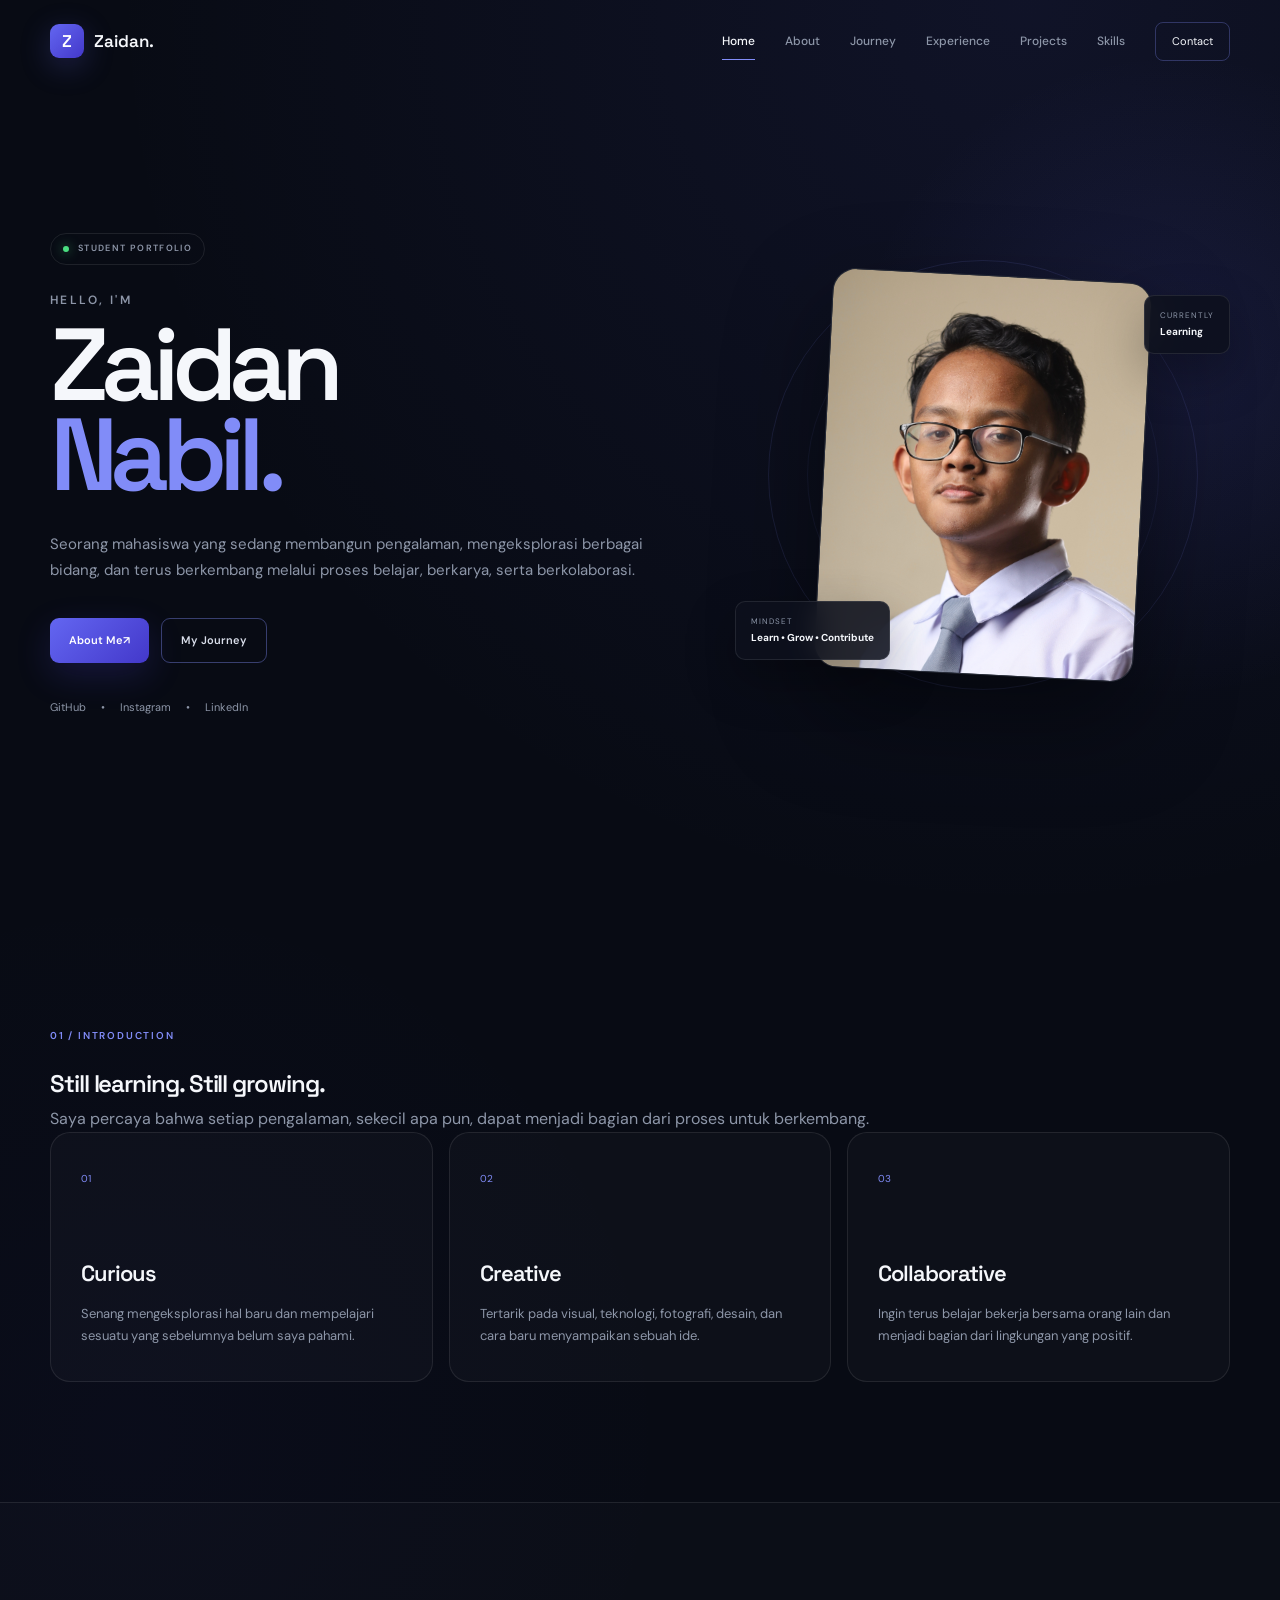
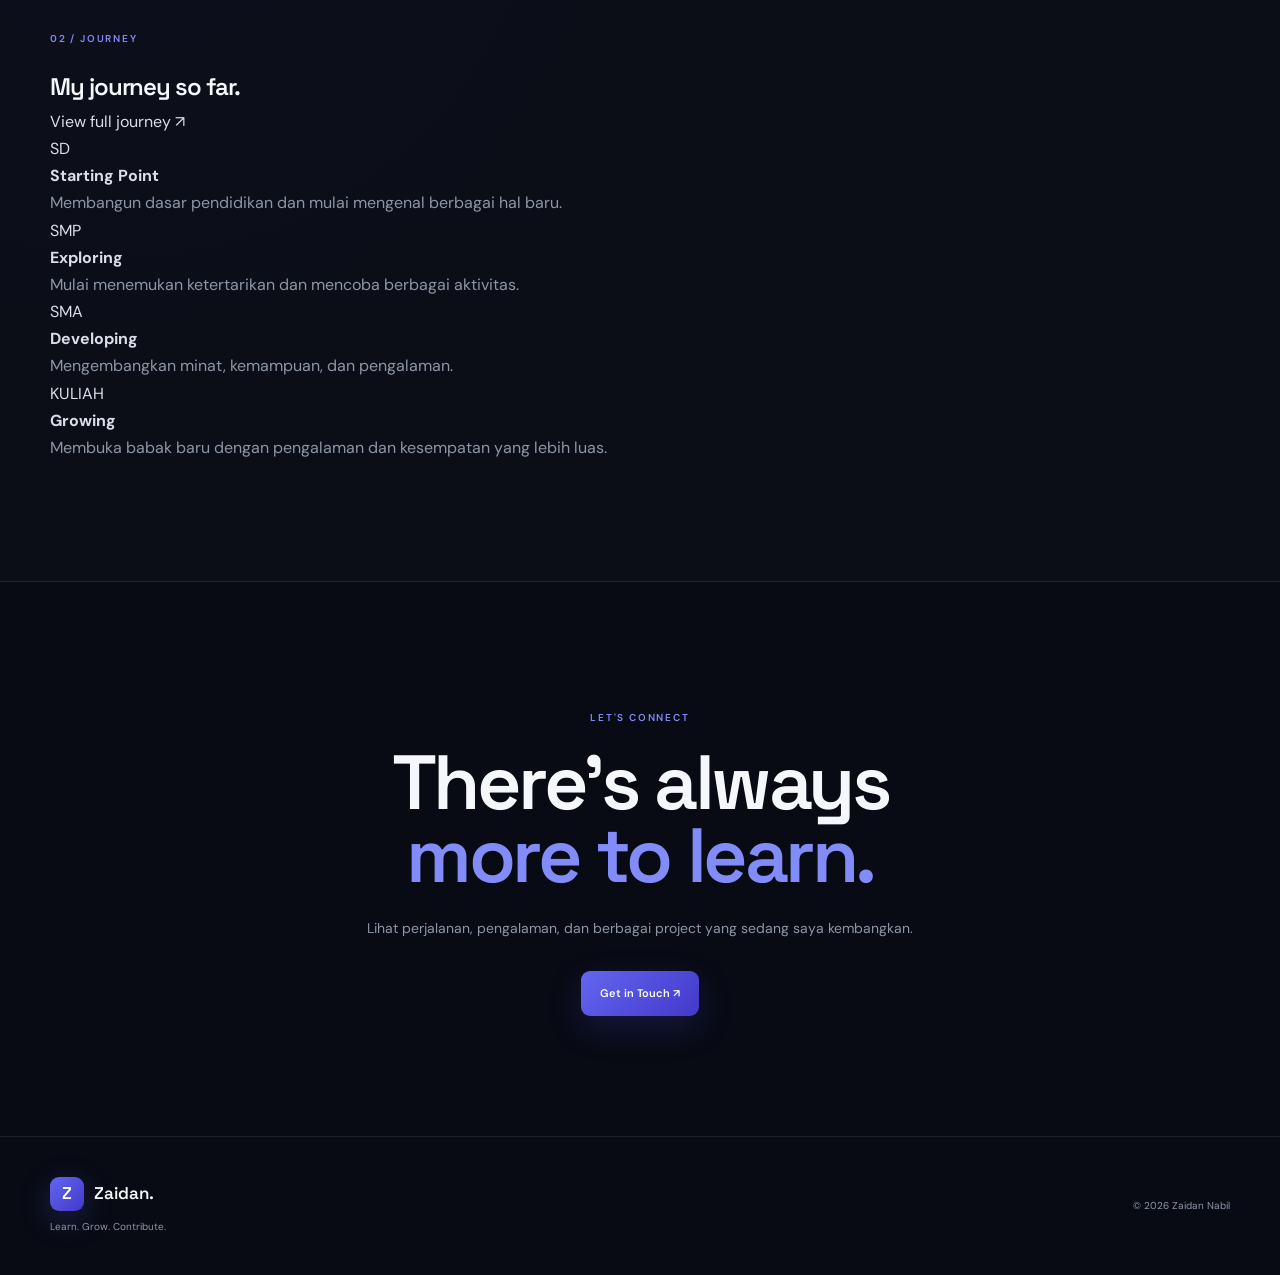
==== commit 08f37479: "Update index.html" ====
--- a/index.html
+++ b/index.html
@@ -267,8 +267,6 @@
 
         <span></span>
 
-        SCROLL TO EXPLORE
-
     </div>
 
 </section>
--- a/assets/css/style.css
+++ b/assets/css/style.css
@@ -1,29 +1,30 @@
 /* =========================================================
-   ZAIDAN NABIL — PORTFOLIO
-   Main Stylesheet
+   ZAIDAN NABIL — ORGANIZATION PORTFOLIO
+   GLOBAL STYLESHEET
    ========================================================= */
 
-
-/* =========================================================
-   01. ROOT & VARIABLES
-   ========================================================= */
+/* =========================
+   ROOT
+   ========================= */
 
 :root {
-
     --bg: #080b14;
-    --bg-soft: #0d111d;
-    --bg-card: #101522;
-
-    --text: #f4f5f7;
-    --text-soft: #d7dae2;
-    --muted: #8d94a5;
+    --bg-2: #0c101b;
+    --bg-3: #101522;
+    --card: rgba(255, 255, 255, 0.025);
+
+    --white: #f5f7fb;
+    --text: #d9deea;
+    --muted: #8d96a8;
 
     --primary: #6366f1;
     --primary-light: #818cf8;
     --primary-dark: #4338ca;
 
-    --border: rgba(255,255,255,.09);
-    --border-light: rgba(255,255,255,.15);
+    --border: rgba(255, 255, 255, 0.09);
+    --border-hover: rgba(129, 140, 248, 0.4);
+
+    --success: #4ade80;
 
     --heading: "Space Grotesk", sans-serif;
     --body: "DM Sans", sans-serif;
@@ -35,38 +36,34 @@
     --radius-lg: 20px;
     --radius-xl: 28px;
 
-    --transition: .3s ease;
-
-}
-
-
-/* =========================================================
-   02. RESET
-   ========================================================= */
+    --transition: 0.3s ease;
+}
+
+
+/* =========================
+   RESET
+   ========================= */
 
 * {
-
     margin: 0;
     padding: 0;
-
     box-sizing: border-box;
-
-}
-
+}
 
 html {
-
     scroll-behavior: smooth;
-
-}
-
+}
 
 body {
-
     background:
         radial-gradient(
-            circle at 80% 10%,
-            rgba(99,102,241,.08),
+            circle at 80% 0%,
+            rgba(99, 102, 241, 0.09),
+            transparent 30%
+        ),
+        radial-gradient(
+            circle at 10% 50%,
+            rgba(67, 56, 202, 0.035),
             transparent 30%
         ),
         var(--bg);
@@ -75,76 +72,58 @@
 
     font-family: var(--body);
 
-    font-size: 15px;
-
     line-height: 1.7;
 
     overflow-x: hidden;
-
-}
-
+}
 
 body::selection {
-
     background: var(--primary);
-    color: white;
-
-}
-
+    color: #fff;
+}
 
 img {
-
     display: block;
-
     max-width: 100%;
-
-}
-
+}
 
 a {
-
     color: inherit;
-
     text-decoration: none;
-
-}
-
+}
 
 button,
 input,
 textarea {
-
-    font-family: inherit;
-
-}
-
+    font: inherit;
+}
 
 button {
-
-    color: inherit;
-
-}
-
-
-/* =========================================================
-   03. GLOBAL CONTAINER
-   ========================================================= */
+    border: 0;
+}
+
+ul,
+ol {
+    list-style: none;
+}
+
+
+/* =========================
+   GLOBAL
+   ========================= */
 
 .container {
-
     width: min(
         calc(100% - 40px),
         var(--container)
     );
 
     margin-inline: auto;
-
-}
-
-
-/* =========================================================
-   04. TYPOGRAPHY
-   ========================================================= */
+}
+
+section {
+    position: relative;
+}
 
 h1,
 h2,
@@ -152,65 +131,27 @@
 h4,
 h5,
 h6 {
-
     font-family: var(--heading);
-
+    color: var(--white);
     font-weight: 600;
-
-    letter-spacing: -.04em;
-
-}
-
+    letter-spacing: -0.045em;
+}
 
 p {
-
-    line-height: 1.8;
-
-}
-
-
-.section-label {
-
-    display: inline-block;
-
-    margin-bottom: 20px;
-
-    color: var(--primary-light);
-
-    font-size: 10px;
-
-    font-weight: 600;
-
-    letter-spacing: .18em;
-
-    text-transform: uppercase;
-
-}
-
-
-.small-label {
-
-    display: inline-block;
-
-    color: var(--primary-light);
-
-    font-size: 10px;
-
-    font-weight: 600;
-
-    letter-spacing: .16em;
-
-    text-transform: uppercase;
-
-}
-
-
-/* =========================================================
-   05. NAVBAR
-   ========================================================= */
+    color: var(--muted);
+}
+
+::selection {
+    background: var(--primary);
+    color: #fff;
+}
+
+
+/* =========================
+   NAVBAR
+   ========================= */
 
 .navbar {
-
     position: fixed;
 
     top: 0;
@@ -218,83 +159,59 @@
 
     width: 100%;
 
-    z-index: 1000;
+    z-index: 9999;
 
     padding: 22px 0;
 
-    border-bottom:
-        1px solid transparent;
+    border-bottom: 1px solid transparent;
 
     transition:
-        background .3s ease,
-        padding .3s ease,
-        border-color .3s ease,
-        backdrop-filter .3s ease;
-
-}
-
+        background var(--transition),
+        padding var(--transition),
+        border-color var(--transition),
+        backdrop-filter var(--transition);
+}
 
 .navbar.scrolled {
-
     padding: 14px 0;
 
-    background:
-        rgba(8,11,20,.82);
+    background: rgba(8, 11, 20, 0.82);
 
     border-color: var(--border);
 
-    backdrop-filter:
-        blur(18px);
-
-}
-
+    backdrop-filter: blur(20px);
+}
 
 .nav-wrapper {
-
     display: flex;
-
     align-items: center;
-
     justify-content: space-between;
-
     gap: 30px;
-
 }
 
 
 /* BRAND */
 
 .brand {
-
     display: flex;
-
     align-items: center;
-
     gap: 10px;
 
-    flex-shrink: 0;
-
     font-family: var(--heading);
 
     font-size: 17px;
-
     font-weight: 600;
 
-    letter-spacing: -.04em;
-
-}
-
+    color: var(--white);
+}
 
 .brand-mark {
-
     display: flex;
-
     align-items: center;
-
     justify-content: center;
 
-    width: 32px;
-    height: 32px;
+    width: 34px;
+    height: 34px;
 
     border-radius: 9px;
 
@@ -305,255 +222,188 @@
             var(--primary-dark)
         );
 
-    color: white;
-
-    font-family: var(--heading);
-
-    font-size: 15px;
+    color: #fff;
 
     box-shadow:
-        0 8px 25px
-        rgba(99,102,241,.25);
-
-}
-
-
-/* NAV MENU */
+        0 8px 30px rgba(99, 102, 241, 0.25);
+}
+
+
+/* MENU */
 
 .nav-menu {
-
     display: flex;
-
     align-items: center;
-
-    justify-content: center;
-
-    gap: 28px;
+    gap: 30px;
 
     margin-left: auto;
-
-}
-
+}
 
 .nav-menu a {
-
     position: relative;
 
     color: var(--muted);
 
     font-size: 12px;
-
     font-weight: 500;
 
-    transition:
-        color var(--transition);
-
-}
-
+    transition: color var(--transition);
+}
 
 .nav-menu a::after {
-
     content: "";
 
     position: absolute;
 
     left: 0;
-    bottom: -7px;
+    bottom: -8px;
 
     width: 0;
     height: 1px;
 
     background: var(--primary-light);
 
-    transition:
-        width var(--transition);
-
-}
-
+    transition: width var(--transition);
+}
 
 .nav-menu a:hover,
 .nav-menu a.active {
-
-    color: var(--text);
-
-}
-
+    color: var(--white);
+}
 
 .nav-menu a:hover::after,
 .nav-menu a.active::after {
-
     width: 100%;
-
-}
-
-
-/* NAV CTA */
+}
+
+
+/* NAV BUTTON */
 
 .nav-cta {
-
     display: inline-flex;
 
     align-items: center;
-
     justify-content: center;
 
     padding: 9px 16px;
 
-    border: 1px solid
-        rgba(129,140,248,.35);
+    border: 1px solid rgba(129, 140, 248, 0.3);
 
     border-radius: 8px;
 
-    color: var(--text);
+    color: var(--white);
 
     font-size: 11px;
 
-    transition:
-        background var(--transition),
-        border-color var(--transition),
-        transform var(--transition);
-
-}
-
+    transition: var(--transition);
+}
 
 .nav-cta:hover {
-
-    background:
-        rgba(99,102,241,.12);
-
-    border-color:
-        rgba(129,140,248,.7);
-
-    transform:
-        translateY(-2px);
-
-}
-
-
-/* MOBILE MENU */
+    background: rgba(99, 102, 241, 0.1);
+    border-color: var(--primary-light);
+}
+
+
+/* MOBILE BUTTON */
 
 .mobile-menu {
-
     display: none;
-
-    align-items: center;
-
-    justify-content: center;
-
-    flex-direction: column;
-
-    gap: 4px;
 
     width: 40px;
     height: 40px;
 
+    align-items: center;
+    justify-content: center;
+    flex-direction: column;
+
+    gap: 5px;
+
     background: transparent;
 
     border: 1px solid var(--border);
 
-    border-radius: 8px;
+    border-radius: 9px;
 
     cursor: pointer;
-
-}
-
+}
 
 .mobile-menu span {
+    display: block;
 
     width: 18px;
     height: 1px;
 
-    background: var(--text);
-
-}
-
-
-/* =========================================================
-   06. HERO
-   ========================================================= */
+    background: var(--white);
+}
+
+
+/* =========================
+   HERO
+   ========================= */
 
 .hero {
-
-    position: relative;
-
     min-height: 100vh;
 
     display: flex;
-
     align-items: center;
 
-    padding:
-        140px 0 100px;
+    padding: 150px 0 100px;
 
     overflow: hidden;
-
-}
-
-
-.hero-glow {
+}
+
+.hero::before {
+    content: "";
 
     position: absolute;
 
-    top: 10%;
-    right: -10%;
-
-    width: 600px;
-    height: 600px;
+    width: 650px;
+    height: 650px;
+
+    right: -220px;
+    top: 50px;
 
     border-radius: 50%;
 
     background:
         radial-gradient(
             circle,
-            rgba(99,102,241,.12),
+            rgba(99, 102, 241, 0.12),
             transparent 70%
         );
 
-    filter: blur(20px);
-
     pointer-events: none;
-
-}
-
+}
 
 .hero-grid {
-
-    position: relative;
-
     display: grid;
 
     grid-template-columns:
-        1.1fr .9fr;
+        1.1fr 0.9fr;
 
     align-items: center;
 
     gap: 80px;
-
-}
-
+}
+
+
+/* HERO CONTENT */
 
 .hero-content {
-
-    max-width: 700px;
-
-}
-
+    max-width: 720px;
+}
 
 .eyebrow {
-
     display: inline-flex;
 
     align-items: center;
-
     gap: 9px;
 
+    padding: 7px 12px;
+
     margin-bottom: 25px;
 
-    padding:
-        7px 11px;
-
-    border:
-        1px solid var(--border);
+    border: 1px solid var(--border);
 
     border-radius: 100px;
 
@@ -563,82 +413,62 @@
 
     font-weight: 600;
 
-    letter-spacing: .14em;
-
-}
-
+    letter-spacing: 0.15em;
+
+    text-transform: uppercase;
+}
 
 .status-dot {
-
     width: 6px;
     height: 6px;
 
     border-radius: 50%;
 
-    background: #4ade80;
+    background: var(--success);
 
     box-shadow:
-        0 0 10px
-        rgba(74,222,128,.7);
-
-}
-
+        0 0 12px rgba(74, 222, 128, 0.7);
+}
 
 .hero-kicker {
-
-    margin-bottom: 8px;
+    margin-bottom: 10px;
 
     color: var(--muted);
 
     font-size: 12px;
 
+    letter-spacing: 0.2em;
+
     font-weight: 600;
-
-    letter-spacing: .2em;
-
-}
-
+}
 
 .hero h1 {
-
-    max-width: 750px;
-
     font-size:
-        clamp(4rem, 8vw, 7.8rem);
-
-    line-height: .88;
-
-    letter-spacing: -.075em;
-
-}
-
+        clamp(4rem, 8vw, 7.5rem);
+
+    line-height: 0.88;
+
+    letter-spacing: -0.075em;
+}
 
 .hero h1 span {
-
     display: block;
 
     color: var(--primary-light);
-
-}
-
+}
 
 .hero-description {
-
-    max-width: 590px;
+    max-width: 600px;
 
     margin-top: 32px;
 
+    font-size: 15px;
+
     color: var(--muted);
-
-    font-size: 15px;
-
-}
-
+}
 
 .hero-actions {
-
     display: flex;
-
     align-items: center;
 
     flex-wrap: wrap;
@@ -646,49 +476,40 @@
     gap: 12px;
 
     margin-top: 35px;
-
-}
-
+}
+
+
+/* =========================
+   BUTTONS
+   ========================= */
 
 .btn {
-
     display: inline-flex;
 
     align-items: center;
-
     justify-content: center;
 
-    gap: 10px;
-
-    min-height: 44px;
-
-    padding:
-        0 18px;
-
-    border-radius: 8px;
+    min-height: 45px;
+
+    padding: 0 19px;
+
+    border-radius: 9px;
 
     font-size: 11px;
 
     font-weight: 600;
 
-    transition:
-        transform var(--transition),
-        background var(--transition),
-        border-color var(--transition),
-        box-shadow var(--transition);
-
-}
-
+    transition: var(--transition);
+
+    cursor: pointer;
+}
 
 .btn:hover {
-
-    transform:
-        translateY(-3px);
-
-}
-
+    transform: translateY(-3px);
+}
 
 .btn-primary {
+    color: #fff;
 
     background:
         linear-gradient(
@@ -697,3110 +518,1523 @@
             var(--primary-dark)
         );
 
-    color: white;
-
     box-shadow:
-        0 12px 35px
-        rgba(79,70,229,.22);
-
-}
-
+        0 12px 35px rgba(79, 70, 229, 0.2);
+}
 
 .btn-primary:hover {
-
     box-shadow:
-        0 16px 40px
-        rgba(79,70,229,.35);
-
-}
-
+        0 16px 45px rgba(79, 70, 229, 0.35);
+}
 
 .btn-outline {
-
-    border:
-        1px solid var(--border-light);
-
-    color:
-        var(--text-soft);
-
-}
-
+    border: 1px solid var(--border-hover);
+
+    color: var(--text);
+
+    background: transparent;
+}
 
 .btn-outline:hover {
-
-    border-color:
-        var(--primary-light);
-
     background:
-        rgba(99,102,241,.08);
-
-}
-
+        rgba(99, 102, 241, 0.08);
+}
+
+
+/* =========================
+   SOCIAL
+   ========================= */
 
 .hero-social {
-
     display: flex;
-
     align-items: center;
-
-    gap: 12px;
+    flex-wrap: wrap;
+
+    gap: 15px;
 
     margin-top: 35px;
 
     color: var(--muted);
 
     font-size: 11px;
-
-}
-
-
-.hero-social a {
-
-    transition:
-        color var(--transition);
-
-}
-
+}
 
 .hero-social a:hover {
-
     color: var(--primary-light);
-
-}
-
-
-/* HERO VISUAL */
+}
+
+
+/* =========================
+   HERO VISUAL
+   ========================= */
 
 .hero-visual {
-
     position: relative;
 
-    min-height: 560px;
+    min-height: 550px;
 
     display: flex;
-
     align-items: center;
-
     justify-content: center;
-
-}
-
+}
 
 .hero-circle {
-
     position: absolute;
 
-    width: 420px;
-    height: 420px;
+    width: 430px;
+    height: 430px;
+
+    border: 1px solid rgba(129, 140, 248, 0.12);
 
     border-radius: 50%;
-
-    border:
-        1px solid
-        rgba(129,140,248,.12);
+}
+
+.hero-circle::before {
+    content: "";
+
+    position: absolute;
+
+    inset: 38px;
+
+    border: 1px solid rgba(129, 140, 248, 0.08);
+
+    border-radius: 50%;
+}
+
+.profile-card {
+    position: relative;
+
+    width: 320px;
+
+    overflow: hidden;
+
+    border: 1px solid var(--border);
+
+    border-radius: 24px;
+
+    background: var(--bg-3);
+
+    transform: rotate(3deg);
 
     box-shadow:
-        0 0 100px
-        rgba(99,102,241,.08);
-
-}
-
-
-.hero-circle::before {
-
-    content: "";
-
+        0 40px 100px rgba(0, 0, 0, 0.45);
+
+    transition: transform 0.5s ease;
+}
+
+.profile-card:hover {
+    transform: rotate(0deg) translateY(-8px);
+}
+
+.profile-card img {
+    width: 100%;
+
+    aspect-ratio: 4 / 5;
+
+    object-fit: cover;
+}
+
+.floating-card {
     position: absolute;
 
-    inset: 35px;
-
-    border-radius: 50%;
-
-    border:
-        1px solid
-        rgba(129,140,248,.08);
-
-}
-
-
-.profile-card {
-
-    position: relative;
-
-    width: 320px;
-
-    overflow: hidden;
-
-    border:
-        1px solid var(--border-light);
-
-    border-radius:
-        24px;
-
-    transform:
-        rotate(3deg);
+    display: flex;
+    flex-direction: column;
+
+    padding: 13px 15px;
+
+    border: 1px solid var(--border);
+
+    border-radius: 10px;
 
     background:
-        var(--bg-card);
+        rgba(13, 17, 29, 0.88);
+
+    backdrop-filter: blur(15px);
 
     box-shadow:
-        0 40px 100px
-        rgba(0,0,0,.4);
-
-    transition:
-        transform .5s ease;
-
-}
-
-
-.profile-card:hover {
-
-    transform:
-        rotate(0deg)
-        translateY(-8px);
-
-}
-
-
-.profile-card img {
-
-    width: 100%;
-
-    aspect-ratio: 4 / 5;
-
-    object-fit: cover;
-
-}
-
-
-.floating-card {
-
-    position: absolute;
-
-    display: flex;
-
-    flex-direction: column;
-
-    gap: 3px;
-
-    padding:
-        13px 15px;
-
-    border:
-        1px solid var(--border);
-
-    border-radius: 10px;
-
-    background:
-        rgba(13,17,29,.85);
-
-    backdrop-filter:
-        blur(15px);
-
-    box-shadow:
-        0 20px 50px
-        rgba(0,0,0,.25);
-
-}
-
+        0 20px 50px rgba(0, 0, 0, 0.3);
+}
 
 .floating-card span {
-
     color: var(--muted);
 
     font-size: 8px;
 
-    letter-spacing: .14em;
-
-}
-
+    letter-spacing: 0.13em;
+}
 
 .floating-card strong {
-
-    color: var(--text);
+    color: var(--white);
 
     font-size: 10px;
-
-}
-
+}
 
 .card-top {
-
-    top: 100px;
-
+    top: 95px;
     right: 0;
-
-}
-
+}
 
 .card-bottom {
-
-    bottom: 95px;
-
-    left: 5px;
-
-}
-
-
-.hero-scroll {
-
-    position: absolute;
-
-    bottom: 30px;
-
-    left: 50%;
-
-    transform:
-        translateX(-50%);
-
-    display: flex;
-
-    align-items: center;
-
-    gap: 10px;
-
-    color: var(--muted);
-
-    font-size: 8px;
-
-    letter-spacing: .18em;
-
-}
-
-
-.hero-scroll span {
-
-    width: 30px;
-    height: 1px;
-
-    background:
-        var(--border-light);
-
-}
-
-
-/* =========================================================
-   07. SECTION
-   ========================================================= */
+    bottom: 90px;
+    left: 0;
+}
+
+
+/* =========================
+   SECTIONS
+   ========================= */
 
 .section {
-
-    padding:
-        120px 0;
-
-}
-
+    padding: 120px 0;
+}
 
 .dark-section {
-
-    background:
-        rgba(255,255,255,.015);
-
-    border-top:
-        1px solid var(--border);
-
-    border-bottom:
-        1px solid var(--border);
-
-}
-
-
-.home-intro {
-
-    border-top:
-        1px solid var(--border);
-
-}
-
-
-.split-heading {
-
-    display: grid;
-
-    grid-template-columns:
-        1.1fr .9fr;
-
-    gap: 80px;
-
-    align-items: end;
-
-    margin-bottom: 70px;
-
-}
-
-
-.split-heading h2 {
-
-    max-width: 650px;
-
+    background: rgba(255, 255, 255, 0.012);
+
+    border-top: 1px solid var(--border);
+    border-bottom: 1px solid var(--border);
+}
+
+.section-label {
+    display: inline-block;
+
+    margin-bottom: 20px;
+
+    color: var(--primary-light);
+
+    font-size: 10px;
+
+    font-weight: 600;
+
+    letter-spacing: 0.18em;
+
+    text-transform: uppercase;
+}
+
+.section-heading {
+    max-width: 800px;
+
+    margin-bottom: 60px;
+}
+
+.section-heading h2 {
     font-size:
-        clamp(2.7rem, 5vw, 4.8rem);
-
-    line-height: .98;
-
-}
-
-
-.split-heading h2 span {
-
-    color:
-        var(--primary-light);
-
-}
-
-
-.split-heading > p {
-
-    max-width: 450px;
-
-    color: var(--muted);
-
-}
-
-
-/* =========================================================
-   08. INTRO GRID
-   ========================================================= */
+        clamp(2.8rem, 5vw, 4.8rem);
+
+    line-height: 0.98;
+}
+
+.section-heading h2 span {
+    color: var(--primary-light);
+}
+
+.section-heading p {
+    max-width: 600px;
+
+    margin-top: 20px;
+
+    font-size: 14px;
+}
+
+
+/* =========================
+   INTRO CARDS
+   ========================= */
 
 .intro-grid {
-
     display: grid;
 
     grid-template-columns:
         repeat(3, 1fr);
 
-    gap: 15px;
-
-}
-
+    gap: 16px;
+}
 
 .intro-box {
+    min-height: 250px;
 
     padding: 30px;
 
-    min-height: 240px;
-
-    border:
-        1px solid var(--border);
-
-    border-radius:
-        var(--radius-lg);
+    border: 1px solid var(--border);
+
+    border-radius: var(--radius-lg);
+
+    background: var(--card);
+
+    transition: var(--transition);
+}
+
+.intro-box:hover {
+    transform: translateY(-6px);
+
+    border-color: var(--border-hover);
 
     background:
-        rgba(255,255,255,.012);
-
-    transition:
-        transform var(--transition),
-        border-color var(--transition),
-        background var(--transition);
-
-}
-
-
-.intro-box:hover {
-
-    transform:
-        translateY(-6px);
-
-    border-color:
-        rgba(129,140,248,.3);
-
-    background:
-        rgba(99,102,241,.035);
-
-}
-
+        rgba(99, 102, 241, 0.035);
+}
 
 .intro-box > span {
-
-    color:
-        var(--primary-light);
-
-    font-family:
-        var(--heading);
-
-    font-size:
-        11px;
-
-}
-
+    color: var(--primary-light);
+
+    font-size: 10px;
+}
 
 .intro-box h3 {
-
-    margin-top:
-        70px;
-
-    margin-bottom:
-        10px;
-
-    font-size:
-        22px;
-
-}
-
+    margin-top: 65px;
+
+    margin-bottom: 10px;
+
+    font-size: 22px;
+}
 
 .intro-box p {
-
-    color:
-        var(--muted);
-
-    font-size:
-        13px;
-
-}
-
-
-/* =========================================================
-   09. SECTION HEADING
-   ========================================================= */
-
-.section-heading-row {
-
-    display:
-        flex;
-
-    align-items:
-        flex-end;
-
-    justify-content:
-        space-between;
-
-    gap: 30px;
-
-    margin-bottom:
-        60px;
-
-}
-
-
-.section-heading-row h2 {
-
-    font-family:
-        var(--heading);
-
-    font-size:
-        clamp(2.5rem, 5vw, 4.5rem);
-
-    line-height:
-        .98;
-
-}
-
-
-.section-heading-row h2 span {
-
-    color:
-        var(--primary-light);
-
-}
-
-
-.text-link {
-
-    color:
-        var(--primary-light);
-
-    font-size:
-        11px;
-
-    transition:
-        color var(--transition);
-
-}
-
-
-.text-link:hover {
-
-    color:
-        white;
-
-}
-
-
-/* =========================================================
-   10. MINI TIMELINE
-   ========================================================= */
-
-.mini-timeline {
-
-    max-width:
-        900px;
-
-}
-
-
-.mini-item {
-
-    display:
-        grid;
-
-    grid-template-columns:
-        90px 1fr;
-
-    gap:
-        35px;
-
-    padding:
-        25px 0;
-
-    border-bottom:
-        1px solid var(--border);
-
-}
-
-
-.mini-item > span {
-
-    color:
-        var(--primary-light);
-
-    font-family:
-        var(--heading);
-
-    font-size:
-        11px;
-
-    font-weight:
-        600;
-
-}
-
-
-.mini-item strong {
-
-    display:
-        block;
-
-    margin-bottom:
-        5px;
-
-    font-family:
-        var(--heading);
-
-}
-
-
-.mini-item p {
-
-    color:
-        var(--muted);
-
-    font-size:
-        13px;
-
-}
-
-
-.mini-item.current {
-
-    border-bottom-color:
-        rgba(129,140,248,.25);
-
-}
-
-
-/* =========================================================
-   11. BIG CTA
-   ========================================================= */
-
-.big-cta {
-
-    max-width:
-        850px;
-
-    margin:
-        auto;
-
-    text-align:
-        center;
-
-}
-
-
-.big-cta h2 {
-
-    font-family:
-        var(--heading);
-
-    font-size:
-        clamp(3rem, 6vw, 5.5rem);
-
-    line-height:
-        .95;
-
-    margin-bottom:
-        25px;
-
-}
-
-
-.big-cta h2 span {
-
-    display:
-        block;
-
-    color:
-        var(--primary-light);
-
-}
-
-
-.big-cta p {
-
-    max-width:
-        550px;
-
-    margin:
-        0 auto 30px;
-
-    color:
-        var(--muted);
-
-}
-
-
-/* =========================================================
-   12. PAGE HEADER
-   ========================================================= */
+    font-size: 13px;
+}
+
+
+/* =========================
+   PAGE HEADER
+   ========================= */
 
 .page-header {
-
-    padding:
-        190px 0 100px;
-
-    border-bottom:
-        1px solid var(--border);
-
-}
-
+    padding: 180px 0 90px;
+
+    border-bottom: 1px solid var(--border);
+}
 
 .page-header h1 {
-
-    max-width:
-        850px;
-
-    font-family:
-        var(--heading);
+    max-width: 900px;
 
     font-size:
         clamp(3.5rem, 7vw, 6.5rem);
 
-    line-height:
-        .92;
-
-    letter-spacing:
-        -.075em;
-
-}
-
+    line-height: 0.9;
+
+    letter-spacing: -0.075em;
+}
 
 .page-header h1 span {
-
-    display:
-        block;
-
-    color:
-        var(--primary-light);
-
-}
-
+    display: block;
+
+    color: var(--primary-light);
+}
 
 .page-header p {
-
-    max-width:
-        560px;
-
-    margin-top:
-        25px;
-
-    color:
-        var(--muted);
-
-}
-
-
-/* =========================================================
-   13. ABOUT
-   ========================================================= */
+    max-width: 600px;
+
+    margin-top: 25px;
+
+    font-size: 14px;
+}
+
+
+/* =========================
+   ABOUT
+   ========================= */
 
 .about-main {
-
-    display:
-        grid;
+    display: grid;
 
     grid-template-columns:
-        .8fr 1.2fr;
-
-    align-items:
-        center;
-
-    gap:
-        100px;
-
-}
-
+        0.8fr 1.2fr;
+
+    align-items: center;
+
+    gap: 90px;
+}
 
 .about-photo {
-
-    overflow:
-        hidden;
-
-    border:
-        1px solid var(--border);
-
-    border-radius:
-        var(--radius-xl);
-
-    background:
-        var(--bg-card);
-
-}
-
+    overflow: hidden;
+
+    border: 1px solid var(--border);
+
+    border-radius: var(--radius-xl);
+
+    background: var(--bg-3);
+}
 
 .about-photo img {
-
-    width:
-        100%;
-
-    aspect-ratio:
-        4 / 5;
-
-    object-fit:
-        cover;
-
-    transition:
-        transform .6s ease;
-
-}
-
+    width: 100%;
+
+    aspect-ratio: 4 / 5;
+
+    object-fit: cover;
+
+    transition: transform 0.6s ease;
+}
 
 .about-photo:hover img {
-
-    transform:
-        scale(1.03);
-
-}
-
+    transform: scale(1.03);
+}
 
 .about-copy h2 {
-
-    max-width:
-        700px;
-
-    margin:
-        0 0 30px;
-
-    font-family:
-        var(--heading);
+    margin-bottom: 28px;
 
     font-size:
-        clamp(2.7rem, 5vw, 4.7rem);
-
-    line-height:
-        .97;
-
-}
-
+        clamp(2.8rem, 5vw, 4.7rem);
+
+    line-height: 0.96;
+}
 
 .about-copy h2 span {
-
-    color:
-        var(--primary-light);
-
-}
-
+    color: var(--primary-light);
+}
 
 .about-copy p {
-
-    max-width:
-        700px;
-
-    margin-bottom:
-        18px;
-
-    color:
-        var(--muted);
-
-}
-
-
-.light-border-section {
-
-    background:
-        rgba(255,255,255,.012);
-
-}
-
+    max-width: 700px;
+
+    margin-bottom: 18px;
+
+    font-size: 14px;
+}
+
+
+/* =========================
+   VALUES
+   ========================= */
 
 .values-grid {
-
-    display:
-        grid;
+    display: grid;
 
     grid-template-columns:
         repeat(4, 1fr);
 
-    gap:
-        15px;
-
-}
-
+    gap: 16px;
+}
 
 .value-card {
-
-    min-height:
-        260px;
-
-    padding:
-        30px;
-
-    border:
-        1px solid var(--border);
-
-    border-radius:
-        var(--radius-lg);
-
-    transition:
-        transform var(--transition),
-        border-color var(--transition);
-
-}
-
+    min-height: 270px;
+
+    padding: 30px;
+
+    border: 1px solid var(--border);
+
+    border-radius: var(--radius-lg);
+
+    transition: var(--transition);
+}
 
 .value-card:hover {
-
-    transform:
-        translateY(-6px);
-
-    border-color:
-        rgba(129,140,248,.35);
-
-}
-
+    transform: translateY(-6px);
+
+    border-color: var(--border-hover);
+}
 
 .value-card > span {
-
-    color:
-        var(--primary-light);
-
+    color: var(--primary-light);
+
+    font-size: 10px;
+}
+
+.value-card h3 {
+    margin-top: 65px;
+
+    margin-bottom: 10px;
+
+    font-size: 21px;
+}
+
+.value-card p {
+    font-size: 12px;
+}
+
+
+/* =========================
+   JOURNEY
+   ========================= */
+
+.journey-intro {
+    max-width: 750px;
+
+    margin-bottom: 90px;
+}
+
+.journey-intro h2 {
     font-size:
-        10px;
-
-}
-
-
-.value-card h3 {
-
-    margin:
-        65px 0 10px;
-
-    font-size:
-        22px;
-
-}
-
-
-.value-card p {
-
-    color:
-        var(--muted);
-
-    font-size:
-        13px;
-
-}
-
-
-.statement {
-
-    max-width:
-        850px;
-
-}
-
-
-.statement h2 {
-
-    margin-bottom:
-        30px;
-
-    font-family:
-        var(--heading);
-
-    font-size:
-        clamp(2.8rem, 6vw, 5rem);
-
-    line-height:
-        .96;
-
-}
-
-
-.statement h2 span {
-
-    color:
-        var(--primary-light);
-
-}
-
-
-.statement p {
-
-    max-width:
-        700px;
-
-    margin-bottom:
-        15px;
-
-    color:
-        var(--muted);
-
-}
-
-
-/* =========================================================
-   14. JOURNEY
-   ========================================================= */
-
-.journey-intro {
-
-    max-width:
-        720px;
-
-    margin-bottom:
-        100px;
-
-}
-
-
-.journey-intro h2 {
-
-    margin-bottom:
-        25px;
-
-    font-family:
-        var(--heading);
-
-    font-size:
-        clamp(2.7rem, 5vw, 4.4rem);
-
-    line-height:
-        .97;
-
-}
-
+        clamp(2.8rem, 5vw, 4.8rem);
+
+    line-height: 0.96;
+}
 
 .journey-intro h2 span {
-
-    color:
-        var(--primary-light);
-
-}
-
+    color: var(--primary-light);
+}
 
 .journey-intro p {
-
-    color:
-        var(--muted);
-
-}
-
+    margin-top: 22px;
+
+    font-size: 14px;
+}
+
+
+/* TIMELINE */
 
 .journey-timeline {
-
-    max-width:
-        1000px;
-
-    margin:
-        auto;
-
-}
-
+    max-width: 1050px;
+
+    margin: 0 auto;
+}
 
 .journey-item {
-
-    display:
-        grid;
+    display: grid;
 
     grid-template-columns:
-        110px 30px 1fr;
-
-    gap:
-        30px;
-
-    position:
-        relative;
-
-    padding-bottom:
-        85px;
-
-}
-
+        90px 32px 1fr;
+
+    gap: 30px;
+
+    position: relative;
+
+    padding-bottom: 80px;
+}
 
 .journey-item:last-child {
-
-    padding-bottom:
-        0;
-
-}
-
+    padding-bottom: 0;
+}
+
+
+/* YEAR */
 
 .journey-year {
-
-    padding-top:
-        3px;
-
-    color:
-        var(--primary-light);
-
-    font-family:
-        var(--heading);
-
-    font-size:
-        14px;
-
-    font-weight:
-        600;
-
-}
-
+    padding-top: 2px;
+
+    color: var(--primary-light);
+
+    font-family: var(--heading);
+
+    font-size: 13px;
+
+    font-weight: 600;
+}
+
+
+/* LINE */
 
 .journey-line {
-
-    position:
-        relative;
-
-}
-
+    position: relative;
+
+    min-height: 100%;
+}
 
 .journey-line::before {
-
-    content:
-        "";
-
-    position:
-        absolute;
-
-    top:
-        2px;
-    left:
-        0;
-
-    width:
-        11px;
-    height:
-        11px;
-
-    border:
-        2px solid var(--primary);
-
-    border-radius:
-        50%;
+    content: "";
+
+    position: absolute;
+
+    top: 4px;
+    left: 5px;
+
+    width: 10px;
+    height: 10px;
+
+    border: 2px solid var(--primary-light);
+
+    border-radius: 50%;
+
+    background: var(--bg);
+
+    z-index: 2;
+}
+
+.journey-line::after {
+    content: "";
+
+    position: absolute;
+
+    top: 18px;
+    left: 10px;
+
+    width: 1px;
+
+    height: calc(100% + 80px);
 
     background:
-        var(--bg);
-
-    z-index:
-        2;
-
-}
-
-
-.journey-line::after {
-
-    content:
-        "";
-
-    position:
-        absolute;
-
-    top:
-        17px;
-
-    left:
-        5px;
-
-    width:
-        1px;
-
-    height:
-        calc(100% + 85px);
-
-    background:
-        var(--border);
-
-}
-
+        linear-gradient(
+            to bottom,
+            rgba(129, 140, 248, 0.4),
+            var(--border)
+        );
+}
 
 .journey-item:last-child
 .journey-line::after {
-
-    display:
-        none;
-
-}
-
+    display: none;
+}
 
 .journey-item.current
 .journey-line::before {
-
-    background:
-        var(--primary);
+    background: var(--primary);
 
     box-shadow:
-        0 0 20px
-        rgba(99,102,241,.7);
-
-}
-
+        0 0 20px rgba(99, 102, 241, 0.7);
+}
+
+
+/* CONTENT */
 
 .journey-period {
-
-    display:
-        inline-block;
-
-    margin-bottom:
-        7px;
-
-    color:
-        var(--muted);
-
-    font-size:
-        9px;
-
-    font-weight:
-        600;
-
-    letter-spacing:
-        .16em;
-
-}
-
+    display: block;
+
+    margin-bottom: 8px;
+
+    color: var(--muted);
+
+    font-size: 9px;
+
+    font-weight: 600;
+
+    letter-spacing: 0.16em;
+}
 
 .journey-content h3 {
-
-    margin-bottom:
-        12px;
-
-    font-family:
-        var(--heading);
-
-    font-size:
-        28px;
-
-}
-
+    margin-bottom: 10px;
+
+    font-size: 28px;
+}
 
 .journey-content p {
-
-    max-width:
-        700px;
-
-    color:
-        var(--muted);
-
-    font-size:
-        14px;
-
-}
-
-
-.journey-tags {
-
-    display:
-        flex;
-
-    flex-wrap:
-        wrap;
-
-    gap:
-        7px;
-
-    margin-top:
-        20px;
-
-}
-
+    max-width: 720px;
+
+    font-size: 13px;
+}
+
+
+/* TAGS */
+
+.journey-tags,
+.tags,
+.skill-tags {
+    display: flex;
+
+    flex-wrap: wrap;
+
+    gap: 7px;
+
+    margin-top: 20px;
+}
 
 .journey-tags span,
 .tags span,
 .skill-tags span {
-
-    padding:
-        5px 9px;
-
-    border:
-        1px solid var(--border);
-
-    border-radius:
-        5px;
-
-    color:
-        var(--text-soft);
-
-    font-size:
-        9px;
-
-    transition:
-        background var(--transition),
-        border-color var(--transition);
-
-}
-
+    padding: 5px 9px;
+
+    border: 1px solid var(--border);
+
+    border-radius: 5px;
+
+    color: var(--text);
+
+    font-size: 9px;
+
+    transition: var(--transition);
+}
 
 .journey-tags span:hover,
 .tags span:hover,
 .skill-tags span:hover {
-
-    border-color:
-        rgba(129,140,248,.4);
-
-    background:
-        rgba(99,102,241,.07);
-
-}
-
+    background: rgba(99, 102, 241, 0.07);
+
+    border-color: var(--border-hover);
+}
+
+
+/* FUTURE */
 
 .future-block {
-
-    max-width:
-        850px;
-
-}
-
+    max-width: 850px;
+}
 
 .future-block h2 {
-
-    margin-bottom:
-        25px;
-
-    font-family:
-        var(--heading);
-
     font-size:
         clamp(2.8rem, 6vw, 5rem);
 
-    line-height:
-        .96;
-
-}
-
+    line-height: 0.96;
+}
 
 .future-block h2 span {
-
+    color: var(--primary-light);
+}
+
+.future-block p {
+    max-width: 700px;
+
+    margin-top: 20px;
+}
+
+.future-points {
+    display: flex;
+
+    flex-wrap: wrap;
+
+    gap: 9px;
+
+    margin-top: 30px;
+}
+
+.future-points span {
+    padding: 8px 13px;
+
+    border: 1px solid var(--border);
+
+    border-radius: 100px;
+
+    font-size: 10px;
+}
+
+
+/* =========================
+   EXPERIENCE
+   ========================= */
+
+.empty-state {
+    max-width: 900px;
+
+    padding: 70px;
+
+    border: 1px dashed
+        rgba(129, 140, 248, 0.3);
+
+    border-radius: var(--radius-xl);
+
+    background:
+        rgba(99, 102, 241, 0.015);
+}
+
+.empty-number {
     color:
-        var(--primary-light);
-
-}
-
-
-.future-block p {
-
-    max-width:
-        650px;
-
-    color:
-        var(--muted);
-
-}
-
-
-.future-points {
-
-    display:
-        flex;
-
-    flex-wrap:
-        wrap;
-
-    gap:
-        10px;
-
-    margin-top:
-        30px;
-
-}
-
-
-.future-points span {
-
-    padding:
-        8px 13px;
-
-    border:
-        1px solid var(--border);
-
-    border-radius:
-        100px;
-
-    color:
-        var(--text-soft);
+        rgba(129, 140, 248, 0.15);
+
+    font-family: var(--heading);
+
+    font-size: 90px;
+
+    line-height: 1;
+}
+
+.empty-state h2 {
+    margin: 20px 0;
 
     font-size:
-        10px;
-
-}
-
-
-/* =========================================================
-   15. EXPERIENCE
-   ========================================================= */
-
-.empty-state {
-
-    max-width:
-        850px;
-
-    padding:
-        75px;
-
-    border:
-        1px solid var(--border);
-
-    border-radius:
-        var(--radius-xl);
-
-    background:
-        rgba(255,255,255,.012);
-
-}
-
-
-.empty-number {
-
-    color:
-        rgba(129,140,248,.15);
-
-    font-family:
-        var(--heading);
-
-    font-size:
-        90px;
-
-    line-height:
-        1;
-
-}
-
-
-.empty-state h2 {
-
-    max-width:
-        700px;
-
-    margin:
-        20px 0 25px;
-
-    font-family:
-        var(--heading);
-
-    font-size:
-        clamp(2.7rem, 5vw, 4.5rem);
-
-    line-height:
-        .97;
-
-}
-
+        clamp(2.8rem, 5vw, 4.7rem);
+
+    line-height: 0.96;
+}
 
 .empty-state h2 span {
-
-    color:
-        var(--primary-light);
-
-}
-
+    color: var(--primary-light);
+}
 
 .empty-state p {
-
-    max-width:
-        650px;
-
-    color:
-        var(--muted);
-
-}
-
-
-.experience-template {
-
-    display:
-        grid;
-
-    grid-template-columns:
-        .7fr 1.3fr;
-
-    gap:
-        80px;
-
-    margin-top:
-        100px;
-
-}
-
-
-.template-card {
-
-    padding:
-        35px;
-
-    border:
-        1px dashed
-        rgba(129,140,248,.3);
-
-    border-radius:
-        var(--radius-lg);
-
-    background:
-        rgba(99,102,241,.015);
-
-}
-
-
-.template-card > span {
-
-    color:
-        var(--primary-light);
-
-    font-size:
-        9px;
-
-    font-weight:
-        600;
-
-    letter-spacing:
-        .15em;
-
-}
-
-
-.template-card h3 {
-
-    margin:
-        12px 0 4px;
-
-    font-family:
-        var(--heading);
-
-    font-size:
-        22px;
-
-}
-
-
-.template-card p {
-
-    color:
-        var(--muted);
-
-    font-size:
-        13px;
-
-}
-
-
-.template-divider {
-
-    height:
-        1px;
-
-    margin:
-        25px 0;
-
-    background:
-        var(--border);
-
-}
-
+    max-width: 700px;
+
+    font-size: 14px;
+}
+
+
+/* EXPERIENCE TYPES */
 
 .experience-types {
-
-    display:
-        grid;
+    display: grid;
 
     grid-template-columns:
         repeat(4, 1fr);
 
-    gap:
-        15px;
-
-}
-
+    gap: 16px;
+
+    margin-top: 70px;
+}
 
 .experience-types > div {
-
-    min-height:
-        190px;
-
-    padding:
-        25px;
-
-    border:
-        1px solid var(--border);
-
-    border-radius:
-        var(--radius-lg);
-
-}
-
+    min-height: 200px;
+
+    padding: 25px;
+
+    border: 1px solid var(--border);
+
+    border-radius: var(--radius-lg);
+}
 
 .experience-types span {
-
-    color:
-        var(--primary-light);
-
-    font-size:
-        10px;
-
-}
-
+    color: var(--primary-light);
+
+    font-size: 10px;
+}
 
 .experience-types strong {
-
-    display:
-        block;
-
-    margin:
-        30px 0 8px;
-
-    font-family:
-        var(--heading);
-
-    font-size:
-        17px;
-
-}
-
+    display: block;
+
+    margin: 30px 0 8px;
+
+    font-size: 17px;
+}
 
 .experience-types p {
-
-    color:
-        var(--muted);
-
-    font-size:
-        12px;
-
-}
-
-
-/* =========================================================
-   16. PROJECTS
-   ========================================================= */
+    font-size: 12px;
+}
+
+
+/* =========================
+   PROJECTS
+   ========================= */
 
 .projects-grid {
-
-    display:
-        grid;
+    display: grid;
 
     grid-template-columns:
         repeat(2, 1fr);
 
-    gap:
-        20px;
-
-}
-
+    gap: 20px;
+}
 
 .project-card {
-
-    overflow:
-        hidden;
-
-    border:
-        1px solid var(--border);
-
-    border-radius:
-        var(--radius-xl);
-
-    background:
-        rgba(255,255,255,.012);
-
-    transition:
-        transform var(--transition),
-        border-color var(--transition);
-
-}
-
+    overflow: hidden;
+
+    border: 1px solid var(--border);
+
+    border-radius: var(--radius-xl);
+
+    background: var(--card);
+
+    transition: var(--transition);
+}
 
 .project-card:hover {
-
-    transform:
-        translateY(-7px);
-
-    border-color:
-        rgba(129,140,248,.3);
-
-}
-
+    transform: translateY(-7px);
+
+    border-color: var(--border-hover);
+}
 
 .project-visual {
-
-    position:
-        relative;
-
-    display:
-        flex;
-
-    align-items:
-        center;
-
-    justify-content:
-        center;
-
-    height:
-        280px;
-
-    overflow:
-        hidden;
-
-}
-
+    position: relative;
+
+    height: 280px;
+
+    display: flex;
+
+    align-items: center;
+    justify-content: center;
+
+    overflow: hidden;
+}
 
 .project-visual::after {
-
-    content:
-        "";
-
-    position:
-        absolute;
-
-    inset:
-        0;
+    content: "";
+
+    position: absolute;
+
+    inset: 0;
 
     background:
         radial-gradient(
-            circle at center,
-            rgba(255,255,255,.1),
-            transparent 50%
+            circle,
+            rgba(255,255,255,0.12),
+            transparent 55%
         );
-
-    pointer-events:
-        none;
-
-}
-
+}
 
 .project-visual span {
-
-    position:
-        absolute;
-
-    top:
-        20px;
-
-    left:
-        20px;
-
-    z-index:
-        2;
-
-    font-size:
-        10px;
-
-    opacity:
-        .7;
-
-}
-
+    position: absolute;
+
+    top: 20px;
+    left: 20px;
+
+    z-index: 2;
+
+    font-size: 9px;
+
+    opacity: 0.7;
+}
 
 .project-visual strong {
-
-    position:
-        relative;
-
-    z-index:
-        2;
-
-    font-family:
-        var(--heading);
-
-    font-size:
-        48px;
-
-    letter-spacing:
-        -.06em;
-
-}
-
+    position: relative;
+
+    z-index: 2;
+
+    font-family: var(--heading);
+
+    font-size: 50px;
+
+    letter-spacing: -0.06em;
+}
 
 .project-blue {
-
     background:
         linear-gradient(
             135deg,
             #172554,
             #3730a3
         );
-
-}
-
+}
 
 .project-purple {
-
     background:
         linear-gradient(
             135deg,
             #2e1065,
             #6d28d9
         );
-
-}
-
+}
+
+.project-green {
+    background:
+        linear-gradient(
+            135deg,
+            #052e16,
+            #15803d
+        );
+}
 
 .project-orange {
-
     background:
         linear-gradient(
             135deg,
             #431407,
             #c2410c
         );
-
-}
-
-
-.project-green {
-
-    background:
-        linear-gradient(
-            135deg,
-            #052e16,
-            #15803d
-        );
-
-}
-
+}
 
 .project-body {
-
-    padding:
-        28px;
-
-}
-
+    padding: 28px;
+}
 
 .project-body small {
-
-    color:
-        var(--primary-light);
-
-    font-size:
-        9px;
-
-    font-weight:
-        600;
-
-    letter-spacing:
-        .15em;
-
-}
-
+    color: var(--primary-light);
+
+    font-size: 9px;
+
+    letter-spacing: 0.15em;
+}
 
 .project-body h3 {
-
-    margin:
-        8px 0;
-
-    font-family:
-        var(--heading);
-
-    font-size:
-        25px;
-
-}
-
+    margin: 8px 0;
+
+    font-size: 25px;
+}
 
 .project-body p {
-
-    max-width:
-        600px;
-
-    color:
-        var(--muted);
-
-    font-size:
-        13px;
-
-}
-
-
-.tags {
-
-    display:
-        flex;
-
-    flex-wrap:
-        wrap;
-
-    gap:
-        7px;
-
-    margin-top:
-        20px;
-
-}
-
-
-.project-note {
-
-    max-width:
-        750px;
-
-}
-
-
-.project-note h2 {
-
-    margin-bottom:
-        25px;
-
-    font-family:
-        var(--heading);
-
+    font-size: 13px;
+}
+
+
+/* =========================
+   SKILLS
+   ========================= */
+
+.skills-page-grid {
+    display: grid;
+
+    grid-template-columns:
+        repeat(2, 1fr);
+
+    gap: 20px;
+}
+
+.skill-large-card {
+    min-height: 310px;
+
+    display: flex;
+
+    flex-direction: column;
+
+    padding: 35px;
+
+    border: 1px solid var(--border);
+
+    border-radius: var(--radius-xl);
+
+    background: var(--card);
+
+    transition: var(--transition);
+}
+
+.skill-large-card:hover {
+    transform: translateY(-6px);
+
+    border-color: var(--border-hover);
+}
+
+.skill-large-card > span {
+    color: var(--primary-light);
+
+    font-size: 10px;
+}
+
+.skill-large-card h2 {
+    margin-top: 45px;
+
+    margin-bottom: 10px;
+
+    font-size: 35px;
+}
+
+.skill-large-card p {
+    font-size: 13px;
+}
+
+.skill-tags {
+    margin-top: auto;
+
+    padding-top: 30px;
+}
+
+
+/* LEARNING */
+
+.learning-section {
+    display: grid;
+
+    grid-template-columns:
+        0.8fr 1.2fr;
+
+    gap: 100px;
+}
+
+.learning-section h2 {
     font-size:
         clamp(2.8rem, 6vw, 5rem);
 
-    line-height:
-        .96;
-
-}
-
-
-.project-note h2 span {
-
-    color:
-        var(--primary-light);
-
-}
-
-
-.project-note p {
-
-    color:
-        var(--muted);
-
-}
-
-
-/* =========================================================
-   17. SKILLS
-   ========================================================= */
-
-.skills-page-grid {
-
-    display:
-        grid;
+    line-height: 0.96;
+}
+
+.learning-section h2 span {
+    color: var(--primary-light);
+}
+
+.learning-list > div {
+    display: flex;
+
+    align-items: center;
+
+    justify-content: space-between;
+
+    padding: 20px 0;
+
+    border-bottom: 1px solid var(--border);
+}
+
+.learning-list span {
+    color: var(--primary-light);
+
+    font-size: 10px;
+}
+
+.learning-list strong {
+    font-size: 14px;
+}
+
+
+/* =========================
+   CONTACT
+   ========================= */
+
+.contact-layout {
+    display: grid;
 
     grid-template-columns:
-        repeat(2, 1fr);
-
-    gap:
-        20px;
-
-}
-
-
-.skill-large-card {
-
-    min-height:
-        310px;
-
-    display:
-        flex;
-
-    flex-direction:
-        column;
-
-    padding:
-        35px;
-
-    border:
-        1px solid var(--border);
-
-    border-radius:
-        var(--radius-xl);
-
-    background:
-        rgba(255,255,255,.012);
-
-    transition:
-        transform var(--transition),
-        border-color var(--transition);
-
-}
-
-
-.skill-large-card:hover {
-
-    transform:
-        translateY(-6px);
-
-    border-color:
-        rgba(129,140,248,.3);
-
-}
-
-
-.skill-large-card > span {
-
-    color:
-        var(--primary-light);
-
-    font-size:
-        10px;
-
-}
-
-
-.skill-large-card h2 {
-
-    margin:
-        45px 0 10px;
-
-    font-family:
-        var(--heading);
-
-    font-size:
-        35px;
-
-}
-
-
-.skill-large-card p {
-
-    max-width:
-        550px;
-
-    color:
-        var(--muted);
-
-    font-size:
-        13px;
-
-}
-
-
-.skill-tags {
-
-    display:
-        flex;
-
-    flex-wrap:
-        wrap;
-
-    gap:
-        7px;
-
-    margin-top:
-        auto;
-
-    padding-top:
-        30px;
-
-}
-
-
-.learning-section {
-
-    display:
-        grid;
-
-    grid-template-columns:
-        .8fr 1.2fr;
-
-    gap:
-        100px;
-
-}
-
-
-.learning-section h2 {
-
-    font-family:
-        var(--heading);
-
-    font-size:
-        clamp(2.8rem, 6vw, 5rem);
-
-    line-height:
-        .96;
-
-}
-
-
-.learning-section h2 span {
-
-    color:
-        var(--primary-light);
-
-}
-
-
-.learning-list > div {
-
-    display:
-        flex;
-
-    align-items:
-        center;
-
-    justify-content:
-        space-between;
-
-    padding:
-        20px 0;
-
-    border-bottom:
-        1px solid var(--border);
-
-}
-
-
-.learning-list span {
-
-    color:
-        var(--primary-light);
-
-    font-size:
-        10px;
-
-}
-
-
-.learning-list strong {
-
-    font-family:
-        var(--heading);
-
-    font-size:
-        14px;
-
-}
-
-
-/* =========================================================
-   18. CONTACT
-   ========================================================= */
-
-.contact-layout {
-
-    display:
-        grid;
-
-    grid-template-columns:
-        1.2fr .8fr;
-
-    gap:
-        100px;
-
-}
-
+        1.2fr 0.8fr;
+
+    gap: 100px;
+}
 
 .contact-copy h2 {
-
-    max-width:
-        650px;
-
-    margin-bottom:
-        25px;
-
-    font-family:
-        var(--heading);
-
     font-size:
         clamp(2.8rem, 6vw, 5.5rem);
 
-    line-height:
-        .94;
-
-}
-
+    line-height: 0.94;
+}
 
 .contact-copy h2 span {
-
-    display:
-        block;
-
-    color:
-        var(--primary-light);
-
-}
-
+    display: block;
+
+    color: var(--primary-light);
+}
 
 .contact-copy p {
-
-    max-width:
-        550px;
-
-    color:
-        var(--muted);
-
-}
-
+    max-width: 600px;
+
+    margin-top: 25px;
+
+    font-size: 14px;
+}
 
 .contact-list {
-
-    border-top:
-        1px solid var(--border);
-
-}
-
+    border-top: 1px solid var(--border);
+}
 
 .contact-list a {
-
-    display:
-        flex;
-
-    align-items:
-        center;
-
-    justify-content:
-        space-between;
-
-    padding:
-        25px 0;
-
-    border-bottom:
-        1px solid var(--border);
-
-    color:
-        var(--text-soft);
+    display: flex;
+
+    align-items: center;
+    justify-content: space-between;
+
+    padding: 24px 0;
+
+    border-bottom: 1px solid var(--border);
+
+    transition: var(--transition);
+}
+
+.contact-list a:hover {
+    padding-left: 8px;
+
+    color: var(--primary-light);
+}
+
+.contact-list span {
+    font-family: var(--heading);
+
+    font-size: 14px;
+}
+
+.contact-list strong {
+    font-size: 17px;
+
+    font-weight: 400;
+}
+
+
+/* =========================
+   CTA
+   ========================= */
+
+.big-cta {
+    max-width: 850px;
+
+    margin: auto;
+
+    text-align: center;
+}
+
+.big-cta h2 {
+    font-size:
+        clamp(3rem, 6vw, 5.5rem);
+
+    line-height: 0.95;
+}
+
+.big-cta h2 span {
+    display: block;
+
+    color: var(--primary-light);
+}
+
+.big-cta p {
+    max-width: 600px;
+
+    margin: 25px auto 30px;
+
+    font-size: 14px;
+}
+
+
+/* =========================
+   FOOTER
+   ========================= */
+
+footer {
+    padding: 40px 0;
+
+    border-top: 1px solid var(--border);
+}
+
+.footer-wrapper {
+    display: flex;
+
+    align-items: center;
+
+    justify-content: space-between;
+
+    gap: 30px;
+}
+
+.footer-tagline {
+    margin-top: 7px;
+
+    color: var(--muted);
+
+    font-size: 10px;
+}
+
+.footer-copy {
+    color: var(--muted);
+
+    font-size: 10px;
+}
+
+
+/* =========================
+   REVEAL ANIMATION
+   ========================= */
+
+.reveal {
+    opacity: 0;
+
+    transform: translateY(25px);
 
     transition:
-        color var(--transition),
-        padding-left var(--transition);
-
-}
-
-
-.contact-list a:hover {
-
-    padding-left:
-        8px;
-
-    color:
-        var(--primary-light);
-
-}
-
-
-.contact-list a span {
-
-    font-family:
-        var(--heading);
-
-    font-size:
-        15px;
-
-}
-
-
-.contact-list a strong {
-
-    font-size:
-        18px;
-
-    font-weight:
-        400;
-
-}
-
-
-/* =========================================================
-   19. FOOTER
-   ========================================================= */
-
-footer {
-
-    padding:
-        40px 0;
-
-    border-top:
-        1px solid var(--border);
-
-}
-
-
-.footer-wrapper {
-
-    display:
-        flex;
-
-    align-items:
-        center;
-
-    justify-content:
-        space-between;
-
-    gap:
-        30px;
-
-}
-
-
-.footer-tagline {
-
-    margin-top:
-        8px;
-
-    color:
-        var(--muted);
-
-    font-size:
-        10px;
-
-}
-
-
-.footer-copy {
-
-    color:
-        var(--muted);
-
-    font-size:
-        10px;
-
-}
-
-
-/* =========================================================
-   20. SCROLL REVEAL
-   ========================================================= */
-
-.reveal {
-
-    opacity:
-        0;
-
-    transform:
-        translateY(25px);
-
-    transition:
-        opacity .7s ease,
-        transform .7s ease;
-
-}
-
+        opacity 0.7s ease,
+        transform 0.7s ease;
+}
 
 .reveal.visible {
-
-    opacity:
-        1;
-
-    transform:
-        translateY(0);
-
-}
-
-
-/* =========================================================
-   21. SCROLLBAR
-   ========================================================= */
+    opacity: 1;
+
+    transform: translateY(0);
+}
+
+
+/* =========================
+   SCROLLBAR
+   ========================= */
 
 ::-webkit-scrollbar {
-
-    width:
-        7px;
-
-}
-
+    width: 7px;
+}
 
 ::-webkit-scrollbar-track {
-
-    background:
-        var(--bg);
-
-}
-
+    background: var(--bg);
+}
 
 ::-webkit-scrollbar-thumb {
-
-    background:
-        #252b3a;
-
-    border-radius:
-        10px;
-
-}
-
+    background: #252b3a;
+
+    border-radius: 10px;
+}
 
 ::-webkit-scrollbar-thumb:hover {
-
-    background:
-        #363e52;
-
-}
-
-
-/* =========================================================
-   22. RESPONSIVE — TABLET
-   ========================================================= */
+    background: #363e52;
+}
+
+
+/* =========================
+   TABLET
+   ========================= */
 
 @media (max-width: 1000px) {
 
+    .hero-grid {
+        grid-template-columns: 1fr;
+
+        gap: 50px;
+    }
+
+    .hero-content {
+        max-width: 800px;
+    }
+
+    .hero-visual {
+        min-height: 450px;
+    }
+
+    .hero-circle {
+        width: 350px;
+        height: 350px;
+    }
+
+    .intro-grid {
+        grid-template-columns:
+            repeat(2, 1fr);
+    }
+
+    .values-grid {
+        grid-template-columns:
+            repeat(2, 1fr);
+    }
+
+    .experience-types {
+        grid-template-columns:
+            repeat(2, 1fr);
+    }
+
+    .learning-section {
+        grid-template-columns: 1fr;
+
+        gap: 50px;
+    }
+
+    .contact-layout {
+        gap: 60px;
+    }
+}
+
+
+/* =========================
+   MOBILE
+   ========================= */
+
+@media (max-width: 760px) {
+
+    .container {
+        width:
+            calc(100% - 30px);
+    }
+
+    /* NAV */
 
     .nav-menu {
-
-        gap:
-            18px;
-
-    }
-
-
-    .hero-grid {
-
-        grid-template-columns:
-            1fr;
-
-        gap:
-            50px;
-
-    }
-
-
-    .hero-content {
-
-        max-width:
-            800px;
-
-    }
-
+        display: none;
+
+        position: absolute;
+
+        top: calc(100% + 10px);
+
+        left: 15px;
+        right: 15px;
+
+        flex-direction: column;
+
+        gap: 0;
+
+        padding: 10px;
+
+        margin: 0;
+
+        background:
+            rgba(8, 11, 20, 0.97);
+
+        border: 1px solid var(--border);
+
+        border-radius: 15px;
+
+        backdrop-filter: blur(20px);
+    }
+
+    .nav-menu.open {
+        display: flex;
+    }
+
+    .nav-menu a {
+        padding: 12px;
+    }
+
+    .nav-menu a::after {
+        display: none;
+    }
+
+    .nav-cta {
+        display: none;
+    }
+
+    .mobile-menu {
+        display: flex;
+    }
+
+    /* HERO */
+
+    .hero {
+        padding-top: 130px;
+    }
+
+    .hero h1 {
+        font-size:
+            clamp(3.5rem, 16vw, 6rem);
+    }
+
+    .hero-description {
+        font-size: 14px;
+    }
+
+    .hero-actions {
+        flex-direction: column;
+
+        align-items: stretch;
+    }
+
+    .hero-actions .btn {
+        width: 100%;
+    }
 
     .hero-visual {
-
-        min-height:
-            450px;
-
-    }
-
+        min-height: 420px;
+    }
+
+    .profile-card {
+        width: 270px;
+    }
 
     .hero-circle {
-
-        width:
-            350px;
-
-        height:
-            350px;
-
-    }
-
-
-    .split-heading {
-
-        grid-template-columns:
-            1fr;
-
-        gap:
-            25px;
-
-    }
-
-
-    .about-main {
-
-        grid-template-columns:
-            .7fr 1.3fr;
-
-        gap:
-            50px;
-
-    }
-
-
-    .values-grid {
-
-        grid-template-columns:
-            repeat(2,1fr);
-
-    }
-
-
-    .experience-types {
-
-        grid-template-columns:
-            repeat(2,1fr);
-
-    }
-
-
-    .learning-section {
-
-        grid-template-columns:
-            1fr;
-
-        gap:
-            50px;
-
-    }
-
-
-}
-
-
-/* =========================================================
-   23. RESPONSIVE — MOBILE
-   ========================================================= */
-
-@media (max-width: 760px) {
-
-
-    .container {
-
-        width:
-            min(
-                calc(100% - 30px),
-                var(--container)
-            );
-
-    }
-
-
-    /* NAV */
-
-    .nav-menu {
-
-        display:
-            none;
-
-        position:
-            absolute;
-
-        top:
-            calc(100% + 10px);
-
-        left:
-            15px;
-
-        right:
-            15px;
-
-        flex-direction:
-            column;
-
-        align-items:
-            stretch;
-
-        gap:
-            0;
-
-        padding:
-            12px;
-
-        margin:
-            0;
-
-        background:
-            rgba(8,11,20,.97);
-
-        border:
-            1px solid var(--border);
-
-        border-radius:
-            15px;
-
-        box-shadow:
-            0 20px 60px
-            rgba(0,0,0,.4);
-
-        backdrop-filter:
-            blur(18px);
-
-    }
-
-
-    .nav-menu.open {
-
-        display:
-            flex;
-
-    }
-
-
-    .nav-menu a {
-
-        padding:
-            12px;
-
-    }
-
-
-    .nav-menu a::after {
-
-        display:
-            none;
-
-    }
-
-
-    .nav-cta {
-
-        display:
-            none;
-
-    }
-
-
-    .mobile-menu {
-
-        display:
-            flex;
-
-    }
-
-
-    /* HERO */
-
-    .hero {
-
-        padding-top:
-            130px;
-
-    }
-
-
-    .hero h1 {
-
-        font-size:
-            clamp(3.6rem, 17vw, 6rem);
-
-    }
-
-
-    .hero-description {
-
-        font-size:
-            14px;
-
-    }
-
-
-    .hero-visual {
-
-        min-height:
-            420px;
-
-    }
-
-
-    .profile-card {
-
-        width:
-            270px;
-
-    }
-
-
-    .hero-circle {
-
-        width:
-            330px;
-
-        height:
-            330px;
-
-    }
-
-
-    .card-top {
-
-        top:
-            55px;
-
-        right:
-            0;
-
-    }
-
-
-    .card-bottom {
-
-        bottom:
-            55px;
-
-        left:
-            0;
-
-    }
-
-
-    .hero-scroll {
-
-        display:
-            none;
-
-    }
-
-
-    /* SECTION */
+        width: 330px;
+        height: 330px;
+    }
+
+    /* SECTIONS */
 
     .section {
-
-        padding:
-            85px 0;
-
-    }
-
+        padding: 85px 0;
+    }
 
     .page-header {
-
-        padding:
-            145px 0 75px;
-
-    }
-
+        padding: 145px 0 75px;
+    }
 
     .page-header h1 {
-
         font-size:
             clamp(3.2rem, 15vw, 5rem);
-
-    }
-
-
-    /* INTRO */
-
-    .intro-grid {
-
+    }
+
+    /* GRID */
+
+    .intro-grid,
+    .values-grid,
+    .experience-types,
+    .projects-grid,
+    .skills-page-grid {
+        grid-template-columns: 1fr;
+    }
+
+    /* ABOUT */
+
+    .about-main {
+        grid-template-columns: 1fr;
+
+        gap: 45px;
+    }
+
+    .about-photo {
+        max-width: 450px;
+    }
+
+    /* JOURNEY */
+
+    .journey-intro {
+        margin-bottom: 65px;
+    }
+
+    .journey-item {
         grid-template-columns:
-            1fr;
-
-    }
-
-
-    .intro-box {
-
-        min-height:
-            210px;
-
-    }
-
-
-    .intro-box h3 {
-
-        margin-top:
-            45px;
-
-    }
-
-
-    .section-heading-row {
-
-        flex-direction:
-            column;
-
-        align-items:
-            flex-start;
-
-        margin-bottom:
-            40px;
-
-    }
-
-
-    /* ABOUT */
-
-    .about-main {
-
-        grid-template-columns:
-            1fr;
-
-        gap:
-            45px;
-
-    }
-
-
-    .about-photo {
-
-        max-width:
-            450px;
-
-    }
-
-
-    .values-grid {
-
-        grid-template-columns:
-            1fr;
-
-    }
-
-
-    .value-card {
-
-        min-height:
-            210px;
-
-    }
-
-
-    .value-card h3 {
-
-        margin-top:
-            45px;
-
-    }
-
-
-    /* JOURNEY */
-
-    .journey-intro {
-
-        margin-bottom:
-            65px;
-
-    }
-
-
-    .journey-item {
-
-        grid-template-columns:
-            60px 20px 1fr;
-
-        gap:
-            14px;
-
-        padding-bottom:
-            65px;
-
-    }
-
+            55px 22px 1fr;
+
+        gap: 12px;
+
+        padding-bottom: 65px;
+    }
 
     .journey-line::after {
-
         height:
             calc(100% + 65px);
-
-    }
-
+    }
 
     .journey-content h3 {
-
-        font-size:
-            21px;
-
-    }
-
+        font-size: 21px;
+    }
 
     .journey-content p {
-
-        font-size:
-            13px;
-
-    }
-
-
-    /* EXPERIENCE */
+        font-size: 12px;
+    }
+
+    /* EMPTY */
 
     .empty-state {
-
-        padding:
-            40px 25px;
-
-    }
-
+        padding: 40px 25px;
+    }
 
     .empty-number {
-
-        font-size:
-            65px;
-
-    }
-
-
-    .experience-template {
-
-        grid-template-columns:
-            1fr;
-
-        gap:
-            40px;
-
-        margin-top:
-            70px;
-
-    }
-
-
-    .experience-types {
-
-        grid-template-columns:
-            1fr;
-
-    }
-
-
-    /* PROJECTS */
-
-    .projects-grid {
-
-        grid-template-columns:
-            1fr;
-
-    }
-
-
-    .project-visual {
-
-        height:
-            240px;
-
-    }
-
-
-    /* SKILLS */
-
-    .skills-page-grid {
-
-        grid-template-columns:
-            1fr;
-
-    }
-
-
-    .skill-large-card {
-
-        min-height:
-            270px;
-
-    }
-
+        font-size: 65px;
+    }
 
     /* CONTACT */
 
     .contact-layout {
-
-        grid-template-columns:
-            1fr;
-
-        gap:
-            60px;
-
-    }
-
+        grid-template-columns: 1fr;
+
+        gap: 60px;
+    }
 
     /* FOOTER */
 
     .footer-wrapper {
-
-        flex-direction:
-            column;
-
-        align-items:
-            flex-start;
-
-    }
-
-
-}
-
-
-/* =========================================================
-   24. RESPONSIVE — SMALL MOBILE
-   ========================================================= */
+        flex-direction: column;
+
+        align-items: flex-start;
+    }
+}
+
+
+/* =========================
+   SMALL MOBILE
+   ========================= */
 
 @media (max-width: 430px) {
 
-
     .container {
-
         width:
             calc(100% - 24px);
-
-    }
-
+    }
 
     .hero h1 {
-
-        font-size:
-            3.5rem;
-
-    }
-
-
-    .hero-actions {
-
-        flex-direction:
-            column;
-
-        align-items:
-            stretch;
-
-    }
-
-
-    .hero-actions .btn {
-
-        width:
-            100%;
-
-    }
-
-
-    .hero-social {
-
-        flex-wrap:
-            wrap;
-
-    }
-
+        font-size: 3.5rem;
+    }
 
     .hero-visual {
-
-        min-height:
-            370px;
-
-    }
-
+        min-height: 370px;
+    }
 
     .profile-card {
-
-        width:
-            235px;
-
-    }
-
+        width: 235px;
+    }
 
     .hero-circle {
-
-        width:
-            285px;
-
-        height:
-            285px;
-
-    }
-
+        width: 285px;
+        height: 285px;
+    }
 
     .floating-card {
-
-        padding:
-            10px 12px;
-
-    }
-
+        padding: 10px 12px;
+    }
 
     .card-top {
-
-        top:
-            35px;
-
-    }
-
+        top: 35px;
+    }
 
     .card-bottom {
-
-        bottom:
-            30px;
-
-    }
-
-
-    .page-header h1 {
-
-        font-size:
-            3.2rem;
-
-    }
-
-
-    .section-heading-row h2 {
-
-        font-size:
-            2.7rem;
-
-    }
-
+        bottom: 30px;
+    }
 
     .journey-item {
-
         grid-template-columns:
-            50px 15px 1fr;
-
-        gap:
-            10px;
-
-    }
-
+            45px 18px 1fr;
+
+        gap: 8px;
+    }
 
     .journey-year {
-
-        font-size:
-            11px;
-
-    }
-
+        font-size: 10px;
+    }
 
     .journey-content h3 {
-
-        font-size:
-            18px;
-
-    }
-
+        font-size: 18px;
+    }
 
     .journey-content p {
-
-        font-size:
-            12px;
-
-    }
-
+        font-size: 11px;
+    }
+
+    .project-visual {
+        height: 230px;
+    }
 
     .project-visual strong {
-
-        font-size:
-            38px;
-
-    }
-
+        font-size: 40px;
+    }
 
     .contact-copy h2 {
-
-        font-size:
-            3.1rem;
-
-    }
-
-
-}
-
-
-/* =========================================================
-   25. ACCESSIBILITY
-   ========================================================= */
+        font-size: 3.1rem;
+    }
+}
+
+
+/* =========================
+   REDUCED MOTION
+   ========================= */
 
 @media (prefers-reduced-motion: reduce) {
-
-    html {
-
-        scroll-behavior:
-            auto;
-
-    }
-
 
     *,
     *::before,
     *::after {
-
-        animation-duration:
-            .01ms !important;
-
-        animation-iteration-count:
-            1 !important;
-
-        transition-duration:
-            .01ms !important;
-
-        scroll-behavior:
-            auto !important;
-
-    }
-
-}
-
-
-/* =========================================================
-   END OF FILE
-   ========================================================= */
+        animation-duration: 0.01ms !important;
+        animation-iteration-count: 1 !important;
+        transition-duration: 0.01ms !important;
+        scroll-behavior: auto !important;
+    }
+}
--- a/assets/css/style.css
+++ b/assets/css/style.css
@@ -1,29 +1,30 @@
 /* =========================================================
-   ZAIDAN NABIL — PORTFOLIO
-   Main Stylesheet
+   ZAIDAN NABIL — ORGANIZATION PORTFOLIO
+   GLOBAL STYLESHEET
    ========================================================= */
 
-
-/* =========================================================
-   01. ROOT & VARIABLES
-   ========================================================= */
+/* =========================
+   ROOT
+   ========================= */
 
 :root {
-
     --bg: #080b14;
-    --bg-soft: #0d111d;
-    --bg-card: #101522;
-
-    --text: #f4f5f7;
-    --text-soft: #d7dae2;
-    --muted: #8d94a5;
+    --bg-2: #0c101b;
+    --bg-3: #101522;
+    --card: rgba(255, 255, 255, 0.025);
+
+    --white: #f5f7fb;
+    --text: #d9deea;
+    --muted: #8d96a8;
 
     --primary: #6366f1;
     --primary-light: #818cf8;
     --primary-dark: #4338ca;
 
-    --border: rgba(255,255,255,.09);
-    --border-light: rgba(255,255,255,.15);
+    --border: rgba(255, 255, 255, 0.09);
+    --border-hover: rgba(129, 140, 248, 0.4);
+
+    --success: #4ade80;
 
     --heading: "Space Grotesk", sans-serif;
     --body: "DM Sans", sans-serif;
@@ -35,38 +36,34 @@
     --radius-lg: 20px;
     --radius-xl: 28px;
 
-    --transition: .3s ease;
-
-}
-
-
-/* =========================================================
-   02. RESET
-   ========================================================= */
+    --transition: 0.3s ease;
+}
+
+
+/* =========================
+   RESET
+   ========================= */
 
 * {
-
     margin: 0;
     padding: 0;
-
     box-sizing: border-box;
-
-}
-
+}
 
 html {
-
     scroll-behavior: smooth;
-
-}
-
+}
 
 body {
-
     background:
         radial-gradient(
-            circle at 80% 10%,
-            rgba(99,102,241,.08),
+            circle at 80% 0%,
+            rgba(99, 102, 241, 0.09),
+            transparent 30%
+        ),
+        radial-gradient(
+            circle at 10% 50%,
+            rgba(67, 56, 202, 0.035),
             transparent 30%
         ),
         var(--bg);
@@ -75,76 +72,58 @@
 
     font-family: var(--body);
 
-    font-size: 15px;
-
     line-height: 1.7;
 
     overflow-x: hidden;
-
-}
-
+}
 
 body::selection {
-
     background: var(--primary);
-    color: white;
-
-}
-
+    color: #fff;
+}
 
 img {
-
     display: block;
-
     max-width: 100%;
-
-}
-
+}
 
 a {
-
     color: inherit;
-
     text-decoration: none;
-
-}
-
+}
 
 button,
 input,
 textarea {
-
-    font-family: inherit;
-
-}
-
+    font: inherit;
+}
 
 button {
-
-    color: inherit;
-
-}
-
-
-/* =========================================================
-   03. GLOBAL CONTAINER
-   ========================================================= */
+    border: 0;
+}
+
+ul,
+ol {
+    list-style: none;
+}
+
+
+/* =========================
+   GLOBAL
+   ========================= */
 
 .container {
-
     width: min(
         calc(100% - 40px),
         var(--container)
     );
 
     margin-inline: auto;
-
-}
-
-
-/* =========================================================
-   04. TYPOGRAPHY
-   ========================================================= */
+}
+
+section {
+    position: relative;
+}
 
 h1,
 h2,
@@ -152,65 +131,27 @@
 h4,
 h5,
 h6 {
-
     font-family: var(--heading);
-
+    color: var(--white);
     font-weight: 600;
-
-    letter-spacing: -.04em;
-
-}
-
+    letter-spacing: -0.045em;
+}
 
 p {
-
-    line-height: 1.8;
-
-}
-
-
-.section-label {
-
-    display: inline-block;
-
-    margin-bottom: 20px;
-
-    color: var(--primary-light);
-
-    font-size: 10px;
-
-    font-weight: 600;
-
-    letter-spacing: .18em;
-
-    text-transform: uppercase;
-
-}
-
-
-.small-label {
-
-    display: inline-block;
-
-    color: var(--primary-light);
-
-    font-size: 10px;
-
-    font-weight: 600;
-
-    letter-spacing: .16em;
-
-    text-transform: uppercase;
-
-}
-
-
-/* =========================================================
-   05. NAVBAR
-   ========================================================= */
+    color: var(--muted);
+}
+
+::selection {
+    background: var(--primary);
+    color: #fff;
+}
+
+
+/* =========================
+   NAVBAR
+   ========================= */
 
 .navbar {
-
     position: fixed;
 
     top: 0;
@@ -218,83 +159,59 @@
 
     width: 100%;
 
-    z-index: 1000;
+    z-index: 9999;
 
     padding: 22px 0;
 
-    border-bottom:
-        1px solid transparent;
+    border-bottom: 1px solid transparent;
 
     transition:
-        background .3s ease,
-        padding .3s ease,
-        border-color .3s ease,
-        backdrop-filter .3s ease;
-
-}
-
+        background var(--transition),
+        padding var(--transition),
+        border-color var(--transition),
+        backdrop-filter var(--transition);
+}
 
 .navbar.scrolled {
-
     padding: 14px 0;
 
-    background:
-        rgba(8,11,20,.82);
+    background: rgba(8, 11, 20, 0.82);
 
     border-color: var(--border);
 
-    backdrop-filter:
-        blur(18px);
-
-}
-
+    backdrop-filter: blur(20px);
+}
 
 .nav-wrapper {
-
     display: flex;
-
     align-items: center;
-
     justify-content: space-between;
-
     gap: 30px;
-
 }
 
 
 /* BRAND */
 
 .brand {
-
     display: flex;
-
     align-items: center;
-
     gap: 10px;
 
-    flex-shrink: 0;
-
     font-family: var(--heading);
 
     font-size: 17px;
-
     font-weight: 600;
 
-    letter-spacing: -.04em;
-
-}
-
+    color: var(--white);
+}
 
 .brand-mark {
-
     display: flex;
-
     align-items: center;
-
     justify-content: center;
 
-    width: 32px;
-    height: 32px;
+    width: 34px;
+    height: 34px;
 
     border-radius: 9px;
 
@@ -305,255 +222,188 @@
             var(--primary-dark)
         );
 
-    color: white;
-
-    font-family: var(--heading);
-
-    font-size: 15px;
+    color: #fff;
 
     box-shadow:
-        0 8px 25px
-        rgba(99,102,241,.25);
-
-}
-
-
-/* NAV MENU */
+        0 8px 30px rgba(99, 102, 241, 0.25);
+}
+
+
+/* MENU */
 
 .nav-menu {
-
     display: flex;
-
     align-items: center;
-
-    justify-content: center;
-
-    gap: 28px;
+    gap: 30px;
 
     margin-left: auto;
-
-}
-
+}
 
 .nav-menu a {
-
     position: relative;
 
     color: var(--muted);
 
     font-size: 12px;
-
     font-weight: 500;
 
-    transition:
-        color var(--transition);
-
-}
-
+    transition: color var(--transition);
+}
 
 .nav-menu a::after {
-
     content: "";
 
     position: absolute;
 
     left: 0;
-    bottom: -7px;
+    bottom: -8px;
 
     width: 0;
     height: 1px;
 
     background: var(--primary-light);
 
-    transition:
-        width var(--transition);
-
-}
-
+    transition: width var(--transition);
+}
 
 .nav-menu a:hover,
 .nav-menu a.active {
-
-    color: var(--text);
-
-}
-
+    color: var(--white);
+}
 
 .nav-menu a:hover::after,
 .nav-menu a.active::after {
-
     width: 100%;
-
-}
-
-
-/* NAV CTA */
+}
+
+
+/* NAV BUTTON */
 
 .nav-cta {
-
     display: inline-flex;
 
     align-items: center;
-
     justify-content: center;
 
     padding: 9px 16px;
 
-    border: 1px solid
-        rgba(129,140,248,.35);
+    border: 1px solid rgba(129, 140, 248, 0.3);
 
     border-radius: 8px;
 
-    color: var(--text);
+    color: var(--white);
 
     font-size: 11px;
 
-    transition:
-        background var(--transition),
-        border-color var(--transition),
-        transform var(--transition);
-
-}
-
+    transition: var(--transition);
+}
 
 .nav-cta:hover {
-
-    background:
-        rgba(99,102,241,.12);
-
-    border-color:
-        rgba(129,140,248,.7);
-
-    transform:
-        translateY(-2px);
-
-}
-
-
-/* MOBILE MENU */
+    background: rgba(99, 102, 241, 0.1);
+    border-color: var(--primary-light);
+}
+
+
+/* MOBILE BUTTON */
 
 .mobile-menu {
-
     display: none;
-
-    align-items: center;
-
-    justify-content: center;
-
-    flex-direction: column;
-
-    gap: 4px;
 
     width: 40px;
     height: 40px;
 
+    align-items: center;
+    justify-content: center;
+    flex-direction: column;
+
+    gap: 5px;
+
     background: transparent;
 
     border: 1px solid var(--border);
 
-    border-radius: 8px;
+    border-radius: 9px;
 
     cursor: pointer;
-
-}
-
+}
 
 .mobile-menu span {
+    display: block;
 
     width: 18px;
     height: 1px;
 
-    background: var(--text);
-
-}
-
-
-/* =========================================================
-   06. HERO
-   ========================================================= */
+    background: var(--white);
+}
+
+
+/* =========================
+   HERO
+   ========================= */
 
 .hero {
-
-    position: relative;
-
     min-height: 100vh;
 
     display: flex;
-
     align-items: center;
 
-    padding:
-        140px 0 100px;
+    padding: 150px 0 100px;
 
     overflow: hidden;
-
-}
-
-
-.hero-glow {
+}
+
+.hero::before {
+    content: "";
 
     position: absolute;
 
-    top: 10%;
-    right: -10%;
-
-    width: 600px;
-    height: 600px;
+    width: 650px;
+    height: 650px;
+
+    right: -220px;
+    top: 50px;
 
     border-radius: 50%;
 
     background:
         radial-gradient(
             circle,
-            rgba(99,102,241,.12),
+            rgba(99, 102, 241, 0.12),
             transparent 70%
         );
 
-    filter: blur(20px);
-
     pointer-events: none;
-
-}
-
+}
 
 .hero-grid {
-
-    position: relative;
-
     display: grid;
 
     grid-template-columns:
-        1.1fr .9fr;
+        1.1fr 0.9fr;
 
     align-items: center;
 
     gap: 80px;
-
-}
-
+}
+
+
+/* HERO CONTENT */
 
 .hero-content {
-
-    max-width: 700px;
-
-}
-
+    max-width: 720px;
+}
 
 .eyebrow {
-
     display: inline-flex;
 
     align-items: center;
-
     gap: 9px;
 
+    padding: 7px 12px;
+
     margin-bottom: 25px;
 
-    padding:
-        7px 11px;
-
-    border:
-        1px solid var(--border);
+    border: 1px solid var(--border);
 
     border-radius: 100px;
 
@@ -563,82 +413,62 @@
 
     font-weight: 600;
 
-    letter-spacing: .14em;
-
-}
-
+    letter-spacing: 0.15em;
+
+    text-transform: uppercase;
+}
 
 .status-dot {
-
     width: 6px;
     height: 6px;
 
     border-radius: 50%;
 
-    background: #4ade80;
+    background: var(--success);
 
     box-shadow:
-        0 0 10px
-        rgba(74,222,128,.7);
-
-}
-
+        0 0 12px rgba(74, 222, 128, 0.7);
+}
 
 .hero-kicker {
-
-    margin-bottom: 8px;
+    margin-bottom: 10px;
 
     color: var(--muted);
 
     font-size: 12px;
 
+    letter-spacing: 0.2em;
+
     font-weight: 600;
-
-    letter-spacing: .2em;
-
-}
-
+}
 
 .hero h1 {
-
-    max-width: 750px;
-
     font-size:
-        clamp(4rem, 8vw, 7.8rem);
-
-    line-height: .88;
-
-    letter-spacing: -.075em;
-
-}
-
+        clamp(4rem, 8vw, 7.5rem);
+
+    line-height: 0.88;
+
+    letter-spacing: -0.075em;
+}
 
 .hero h1 span {
-
     display: block;
 
     color: var(--primary-light);
-
-}
-
+}
 
 .hero-description {
-
-    max-width: 590px;
+    max-width: 600px;
 
     margin-top: 32px;
 
+    font-size: 15px;
+
     color: var(--muted);
-
-    font-size: 15px;
-
-}
-
+}
 
 .hero-actions {
-
     display: flex;
-
     align-items: center;
 
     flex-wrap: wrap;
@@ -646,49 +476,40 @@
     gap: 12px;
 
     margin-top: 35px;
-
-}
-
+}
+
+
+/* =========================
+   BUTTONS
+   ========================= */
 
 .btn {
-
     display: inline-flex;
 
     align-items: center;
-
     justify-content: center;
 
-    gap: 10px;
-
-    min-height: 44px;
-
-    padding:
-        0 18px;
-
-    border-radius: 8px;
+    min-height: 45px;
+
+    padding: 0 19px;
+
+    border-radius: 9px;
 
     font-size: 11px;
 
     font-weight: 600;
 
-    transition:
-        transform var(--transition),
-        background var(--transition),
-        border-color var(--transition),
-        box-shadow var(--transition);
-
-}
-
+    transition: var(--transition);
+
+    cursor: pointer;
+}
 
 .btn:hover {
-
-    transform:
-        translateY(-3px);
-
-}
-
+    transform: translateY(-3px);
+}
 
 .btn-primary {
+    color: #fff;
 
     background:
         linear-gradient(
@@ -697,3110 +518,1523 @@
             var(--primary-dark)
         );
 
-    color: white;
-
     box-shadow:
-        0 12px 35px
-        rgba(79,70,229,.22);
-
-}
-
+        0 12px 35px rgba(79, 70, 229, 0.2);
+}
 
 .btn-primary:hover {
-
     box-shadow:
-        0 16px 40px
-        rgba(79,70,229,.35);
-
-}
-
+        0 16px 45px rgba(79, 70, 229, 0.35);
+}
 
 .btn-outline {
-
-    border:
-        1px solid var(--border-light);
-
-    color:
-        var(--text-soft);
-
-}
-
+    border: 1px solid var(--border-hover);
+
+    color: var(--text);
+
+    background: transparent;
+}
 
 .btn-outline:hover {
-
-    border-color:
-        var(--primary-light);
-
     background:
-        rgba(99,102,241,.08);
-
-}
-
+        rgba(99, 102, 241, 0.08);
+}
+
+
+/* =========================
+   SOCIAL
+   ========================= */
 
 .hero-social {
-
     display: flex;
-
     align-items: center;
-
-    gap: 12px;
+    flex-wrap: wrap;
+
+    gap: 15px;
 
     margin-top: 35px;
 
     color: var(--muted);
 
     font-size: 11px;
-
-}
-
-
-.hero-social a {
-
-    transition:
-        color var(--transition);
-
-}
-
+}
 
 .hero-social a:hover {
-
     color: var(--primary-light);
-
-}
-
-
-/* HERO VISUAL */
+}
+
+
+/* =========================
+   HERO VISUAL
+   ========================= */
 
 .hero-visual {
-
     position: relative;
 
-    min-height: 560px;
+    min-height: 550px;
 
     display: flex;
-
     align-items: center;
-
     justify-content: center;
-
-}
-
+}
 
 .hero-circle {
-
     position: absolute;
 
-    width: 420px;
-    height: 420px;
+    width: 430px;
+    height: 430px;
+
+    border: 1px solid rgba(129, 140, 248, 0.12);
 
     border-radius: 50%;
-
-    border:
-        1px solid
-        rgba(129,140,248,.12);
+}
+
+.hero-circle::before {
+    content: "";
+
+    position: absolute;
+
+    inset: 38px;
+
+    border: 1px solid rgba(129, 140, 248, 0.08);
+
+    border-radius: 50%;
+}
+
+.profile-card {
+    position: relative;
+
+    width: 320px;
+
+    overflow: hidden;
+
+    border: 1px solid var(--border);
+
+    border-radius: 24px;
+
+    background: var(--bg-3);
+
+    transform: rotate(3deg);
 
     box-shadow:
-        0 0 100px
-        rgba(99,102,241,.08);
-
-}
-
-
-.hero-circle::before {
-
-    content: "";
-
+        0 40px 100px rgba(0, 0, 0, 0.45);
+
+    transition: transform 0.5s ease;
+}
+
+.profile-card:hover {
+    transform: rotate(0deg) translateY(-8px);
+}
+
+.profile-card img {
+    width: 100%;
+
+    aspect-ratio: 4 / 5;
+
+    object-fit: cover;
+}
+
+.floating-card {
     position: absolute;
 
-    inset: 35px;
-
-    border-radius: 50%;
-
-    border:
-        1px solid
-        rgba(129,140,248,.08);
-
-}
-
-
-.profile-card {
-
-    position: relative;
-
-    width: 320px;
-
-    overflow: hidden;
-
-    border:
-        1px solid var(--border-light);
-
-    border-radius:
-        24px;
-
-    transform:
-        rotate(3deg);
+    display: flex;
+    flex-direction: column;
+
+    padding: 13px 15px;
+
+    border: 1px solid var(--border);
+
+    border-radius: 10px;
 
     background:
-        var(--bg-card);
+        rgba(13, 17, 29, 0.88);
+
+    backdrop-filter: blur(15px);
 
     box-shadow:
-        0 40px 100px
-        rgba(0,0,0,.4);
-
-    transition:
-        transform .5s ease;
-
-}
-
-
-.profile-card:hover {
-
-    transform:
-        rotate(0deg)
-        translateY(-8px);
-
-}
-
-
-.profile-card img {
-
-    width: 100%;
-
-    aspect-ratio: 4 / 5;
-
-    object-fit: cover;
-
-}
-
-
-.floating-card {
-
-    position: absolute;
-
-    display: flex;
-
-    flex-direction: column;
-
-    gap: 3px;
-
-    padding:
-        13px 15px;
-
-    border:
-        1px solid var(--border);
-
-    border-radius: 10px;
-
-    background:
-        rgba(13,17,29,.85);
-
-    backdrop-filter:
-        blur(15px);
-
-    box-shadow:
-        0 20px 50px
-        rgba(0,0,0,.25);
-
-}
-
+        0 20px 50px rgba(0, 0, 0, 0.3);
+}
 
 .floating-card span {
-
     color: var(--muted);
 
     font-size: 8px;
 
-    letter-spacing: .14em;
-
-}
-
+    letter-spacing: 0.13em;
+}
 
 .floating-card strong {
-
-    color: var(--text);
+    color: var(--white);
 
     font-size: 10px;
-
-}
-
+}
 
 .card-top {
-
-    top: 100px;
-
+    top: 95px;
     right: 0;
-
-}
-
+}
 
 .card-bottom {
-
-    bottom: 95px;
-
-    left: 5px;
-
-}
-
-
-.hero-scroll {
-
-    position: absolute;
-
-    bottom: 30px;
-
-    left: 50%;
-
-    transform:
-        translateX(-50%);
-
-    display: flex;
-
-    align-items: center;
-
-    gap: 10px;
-
-    color: var(--muted);
-
-    font-size: 8px;
-
-    letter-spacing: .18em;
-
-}
-
-
-.hero-scroll span {
-
-    width: 30px;
-    height: 1px;
-
-    background:
-        var(--border-light);
-
-}
-
-
-/* =========================================================
-   07. SECTION
-   ========================================================= */
+    bottom: 90px;
+    left: 0;
+}
+
+
+/* =========================
+   SECTIONS
+   ========================= */
 
 .section {
-
-    padding:
-        120px 0;
-
-}
-
+    padding: 120px 0;
+}
 
 .dark-section {
-
-    background:
-        rgba(255,255,255,.015);
-
-    border-top:
-        1px solid var(--border);
-
-    border-bottom:
-        1px solid var(--border);
-
-}
-
-
-.home-intro {
-
-    border-top:
-        1px solid var(--border);
-
-}
-
-
-.split-heading {
-
-    display: grid;
-
-    grid-template-columns:
-        1.1fr .9fr;
-
-    gap: 80px;
-
-    align-items: end;
-
-    margin-bottom: 70px;
-
-}
-
-
-.split-heading h2 {
-
-    max-width: 650px;
-
+    background: rgba(255, 255, 255, 0.012);
+
+    border-top: 1px solid var(--border);
+    border-bottom: 1px solid var(--border);
+}
+
+.section-label {
+    display: inline-block;
+
+    margin-bottom: 20px;
+
+    color: var(--primary-light);
+
+    font-size: 10px;
+
+    font-weight: 600;
+
+    letter-spacing: 0.18em;
+
+    text-transform: uppercase;
+}
+
+.section-heading {
+    max-width: 800px;
+
+    margin-bottom: 60px;
+}
+
+.section-heading h2 {
     font-size:
-        clamp(2.7rem, 5vw, 4.8rem);
-
-    line-height: .98;
-
-}
-
-
-.split-heading h2 span {
-
-    color:
-        var(--primary-light);
-
-}
-
-
-.split-heading > p {
-
-    max-width: 450px;
-
-    color: var(--muted);
-
-}
-
-
-/* =========================================================
-   08. INTRO GRID
-   ========================================================= */
+        clamp(2.8rem, 5vw, 4.8rem);
+
+    line-height: 0.98;
+}
+
+.section-heading h2 span {
+    color: var(--primary-light);
+}
+
+.section-heading p {
+    max-width: 600px;
+
+    margin-top: 20px;
+
+    font-size: 14px;
+}
+
+
+/* =========================
+   INTRO CARDS
+   ========================= */
 
 .intro-grid {
-
     display: grid;
 
     grid-template-columns:
         repeat(3, 1fr);
 
-    gap: 15px;
-
-}
-
+    gap: 16px;
+}
 
 .intro-box {
+    min-height: 250px;
 
     padding: 30px;
 
-    min-height: 240px;
-
-    border:
-        1px solid var(--border);
-
-    border-radius:
-        var(--radius-lg);
+    border: 1px solid var(--border);
+
+    border-radius: var(--radius-lg);
+
+    background: var(--card);
+
+    transition: var(--transition);
+}
+
+.intro-box:hover {
+    transform: translateY(-6px);
+
+    border-color: var(--border-hover);
 
     background:
-        rgba(255,255,255,.012);
-
-    transition:
-        transform var(--transition),
-        border-color var(--transition),
-        background var(--transition);
-
-}
-
-
-.intro-box:hover {
-
-    transform:
-        translateY(-6px);
-
-    border-color:
-        rgba(129,140,248,.3);
-
-    background:
-        rgba(99,102,241,.035);
-
-}
-
+        rgba(99, 102, 241, 0.035);
+}
 
 .intro-box > span {
-
-    color:
-        var(--primary-light);
-
-    font-family:
-        var(--heading);
-
-    font-size:
-        11px;
-
-}
-
+    color: var(--primary-light);
+
+    font-size: 10px;
+}
 
 .intro-box h3 {
-
-    margin-top:
-        70px;
-
-    margin-bottom:
-        10px;
-
-    font-size:
-        22px;
-
-}
-
+    margin-top: 65px;
+
+    margin-bottom: 10px;
+
+    font-size: 22px;
+}
 
 .intro-box p {
-
-    color:
-        var(--muted);
-
-    font-size:
-        13px;
-
-}
-
-
-/* =========================================================
-   09. SECTION HEADING
-   ========================================================= */
-
-.section-heading-row {
-
-    display:
-        flex;
-
-    align-items:
-        flex-end;
-
-    justify-content:
-        space-between;
-
-    gap: 30px;
-
-    margin-bottom:
-        60px;
-
-}
-
-
-.section-heading-row h2 {
-
-    font-family:
-        var(--heading);
-
-    font-size:
-        clamp(2.5rem, 5vw, 4.5rem);
-
-    line-height:
-        .98;
-
-}
-
-
-.section-heading-row h2 span {
-
-    color:
-        var(--primary-light);
-
-}
-
-
-.text-link {
-
-    color:
-        var(--primary-light);
-
-    font-size:
-        11px;
-
-    transition:
-        color var(--transition);
-
-}
-
-
-.text-link:hover {
-
-    color:
-        white;
-
-}
-
-
-/* =========================================================
-   10. MINI TIMELINE
-   ========================================================= */
-
-.mini-timeline {
-
-    max-width:
-        900px;
-
-}
-
-
-.mini-item {
-
-    display:
-        grid;
-
-    grid-template-columns:
-        90px 1fr;
-
-    gap:
-        35px;
-
-    padding:
-        25px 0;
-
-    border-bottom:
-        1px solid var(--border);
-
-}
-
-
-.mini-item > span {
-
-    color:
-        var(--primary-light);
-
-    font-family:
-        var(--heading);
-
-    font-size:
-        11px;
-
-    font-weight:
-        600;
-
-}
-
-
-.mini-item strong {
-
-    display:
-        block;
-
-    margin-bottom:
-        5px;
-
-    font-family:
-        var(--heading);
-
-}
-
-
-.mini-item p {
-
-    color:
-        var(--muted);
-
-    font-size:
-        13px;
-
-}
-
-
-.mini-item.current {
-
-    border-bottom-color:
-        rgba(129,140,248,.25);
-
-}
-
-
-/* =========================================================
-   11. BIG CTA
-   ========================================================= */
-
-.big-cta {
-
-    max-width:
-        850px;
-
-    margin:
-        auto;
-
-    text-align:
-        center;
-
-}
-
-
-.big-cta h2 {
-
-    font-family:
-        var(--heading);
-
-    font-size:
-        clamp(3rem, 6vw, 5.5rem);
-
-    line-height:
-        .95;
-
-    margin-bottom:
-        25px;
-
-}
-
-
-.big-cta h2 span {
-
-    display:
-        block;
-
-    color:
-        var(--primary-light);
-
-}
-
-
-.big-cta p {
-
-    max-width:
-        550px;
-
-    margin:
-        0 auto 30px;
-
-    color:
-        var(--muted);
-
-}
-
-
-/* =========================================================
-   12. PAGE HEADER
-   ========================================================= */
+    font-size: 13px;
+}
+
+
+/* =========================
+   PAGE HEADER
+   ========================= */
 
 .page-header {
-
-    padding:
-        190px 0 100px;
-
-    border-bottom:
-        1px solid var(--border);
-
-}
-
+    padding: 180px 0 90px;
+
+    border-bottom: 1px solid var(--border);
+}
 
 .page-header h1 {
-
-    max-width:
-        850px;
-
-    font-family:
-        var(--heading);
+    max-width: 900px;
 
     font-size:
         clamp(3.5rem, 7vw, 6.5rem);
 
-    line-height:
-        .92;
-
-    letter-spacing:
-        -.075em;
-
-}
-
+    line-height: 0.9;
+
+    letter-spacing: -0.075em;
+}
 
 .page-header h1 span {
-
-    display:
-        block;
-
-    color:
-        var(--primary-light);
-
-}
-
+    display: block;
+
+    color: var(--primary-light);
+}
 
 .page-header p {
-
-    max-width:
-        560px;
-
-    margin-top:
-        25px;
-
-    color:
-        var(--muted);
-
-}
-
-
-/* =========================================================
-   13. ABOUT
-   ========================================================= */
+    max-width: 600px;
+
+    margin-top: 25px;
+
+    font-size: 14px;
+}
+
+
+/* =========================
+   ABOUT
+   ========================= */
 
 .about-main {
-
-    display:
-        grid;
+    display: grid;
 
     grid-template-columns:
-        .8fr 1.2fr;
-
-    align-items:
-        center;
-
-    gap:
-        100px;
-
-}
-
+        0.8fr 1.2fr;
+
+    align-items: center;
+
+    gap: 90px;
+}
 
 .about-photo {
-
-    overflow:
-        hidden;
-
-    border:
-        1px solid var(--border);
-
-    border-radius:
-        var(--radius-xl);
-
-    background:
-        var(--bg-card);
-
-}
-
+    overflow: hidden;
+
+    border: 1px solid var(--border);
+
+    border-radius: var(--radius-xl);
+
+    background: var(--bg-3);
+}
 
 .about-photo img {
-
-    width:
-        100%;
-
-    aspect-ratio:
-        4 / 5;
-
-    object-fit:
-        cover;
-
-    transition:
-        transform .6s ease;
-
-}
-
+    width: 100%;
+
+    aspect-ratio: 4 / 5;
+
+    object-fit: cover;
+
+    transition: transform 0.6s ease;
+}
 
 .about-photo:hover img {
-
-    transform:
-        scale(1.03);
-
-}
-
+    transform: scale(1.03);
+}
 
 .about-copy h2 {
-
-    max-width:
-        700px;
-
-    margin:
-        0 0 30px;
-
-    font-family:
-        var(--heading);
+    margin-bottom: 28px;
 
     font-size:
-        clamp(2.7rem, 5vw, 4.7rem);
-
-    line-height:
-        .97;
-
-}
-
+        clamp(2.8rem, 5vw, 4.7rem);
+
+    line-height: 0.96;
+}
 
 .about-copy h2 span {
-
-    color:
-        var(--primary-light);
-
-}
-
+    color: var(--primary-light);
+}
 
 .about-copy p {
-
-    max-width:
-        700px;
-
-    margin-bottom:
-        18px;
-
-    color:
-        var(--muted);
-
-}
-
-
-.light-border-section {
-
-    background:
-        rgba(255,255,255,.012);
-
-}
-
+    max-width: 700px;
+
+    margin-bottom: 18px;
+
+    font-size: 14px;
+}
+
+
+/* =========================
+   VALUES
+   ========================= */
 
 .values-grid {
-
-    display:
-        grid;
+    display: grid;
 
     grid-template-columns:
         repeat(4, 1fr);
 
-    gap:
-        15px;
-
-}
-
+    gap: 16px;
+}
 
 .value-card {
-
-    min-height:
-        260px;
-
-    padding:
-        30px;
-
-    border:
-        1px solid var(--border);
-
-    border-radius:
-        var(--radius-lg);
-
-    transition:
-        transform var(--transition),
-        border-color var(--transition);
-
-}
-
+    min-height: 270px;
+
+    padding: 30px;
+
+    border: 1px solid var(--border);
+
+    border-radius: var(--radius-lg);
+
+    transition: var(--transition);
+}
 
 .value-card:hover {
-
-    transform:
-        translateY(-6px);
-
-    border-color:
-        rgba(129,140,248,.35);
-
-}
-
+    transform: translateY(-6px);
+
+    border-color: var(--border-hover);
+}
 
 .value-card > span {
-
-    color:
-        var(--primary-light);
-
+    color: var(--primary-light);
+
+    font-size: 10px;
+}
+
+.value-card h3 {
+    margin-top: 65px;
+
+    margin-bottom: 10px;
+
+    font-size: 21px;
+}
+
+.value-card p {
+    font-size: 12px;
+}
+
+
+/* =========================
+   JOURNEY
+   ========================= */
+
+.journey-intro {
+    max-width: 750px;
+
+    margin-bottom: 90px;
+}
+
+.journey-intro h2 {
     font-size:
-        10px;
-
-}
-
-
-.value-card h3 {
-
-    margin:
-        65px 0 10px;
-
-    font-size:
-        22px;
-
-}
-
-
-.value-card p {
-
-    color:
-        var(--muted);
-
-    font-size:
-        13px;
-
-}
-
-
-.statement {
-
-    max-width:
-        850px;
-
-}
-
-
-.statement h2 {
-
-    margin-bottom:
-        30px;
-
-    font-family:
-        var(--heading);
-
-    font-size:
-        clamp(2.8rem, 6vw, 5rem);
-
-    line-height:
-        .96;
-
-}
-
-
-.statement h2 span {
-
-    color:
-        var(--primary-light);
-
-}
-
-
-.statement p {
-
-    max-width:
-        700px;
-
-    margin-bottom:
-        15px;
-
-    color:
-        var(--muted);
-
-}
-
-
-/* =========================================================
-   14. JOURNEY
-   ========================================================= */
-
-.journey-intro {
-
-    max-width:
-        720px;
-
-    margin-bottom:
-        100px;
-
-}
-
-
-.journey-intro h2 {
-
-    margin-bottom:
-        25px;
-
-    font-family:
-        var(--heading);
-
-    font-size:
-        clamp(2.7rem, 5vw, 4.4rem);
-
-    line-height:
-        .97;
-
-}
-
+        clamp(2.8rem, 5vw, 4.8rem);
+
+    line-height: 0.96;
+}
 
 .journey-intro h2 span {
-
-    color:
-        var(--primary-light);
-
-}
-
+    color: var(--primary-light);
+}
 
 .journey-intro p {
-
-    color:
-        var(--muted);
-
-}
-
+    margin-top: 22px;
+
+    font-size: 14px;
+}
+
+
+/* TIMELINE */
 
 .journey-timeline {
-
-    max-width:
-        1000px;
-
-    margin:
-        auto;
-
-}
-
+    max-width: 1050px;
+
+    margin: 0 auto;
+}
 
 .journey-item {
-
-    display:
-        grid;
+    display: grid;
 
     grid-template-columns:
-        110px 30px 1fr;
-
-    gap:
-        30px;
-
-    position:
-        relative;
-
-    padding-bottom:
-        85px;
-
-}
-
+        90px 32px 1fr;
+
+    gap: 30px;
+
+    position: relative;
+
+    padding-bottom: 80px;
+}
 
 .journey-item:last-child {
-
-    padding-bottom:
-        0;
-
-}
-
+    padding-bottom: 0;
+}
+
+
+/* YEAR */
 
 .journey-year {
-
-    padding-top:
-        3px;
-
-    color:
-        var(--primary-light);
-
-    font-family:
-        var(--heading);
-
-    font-size:
-        14px;
-
-    font-weight:
-        600;
-
-}
-
+    padding-top: 2px;
+
+    color: var(--primary-light);
+
+    font-family: var(--heading);
+
+    font-size: 13px;
+
+    font-weight: 600;
+}
+
+
+/* LINE */
 
 .journey-line {
-
-    position:
-        relative;
-
-}
-
+    position: relative;
+
+    min-height: 100%;
+}
 
 .journey-line::before {
-
-    content:
-        "";
-
-    position:
-        absolute;
-
-    top:
-        2px;
-    left:
-        0;
-
-    width:
-        11px;
-    height:
-        11px;
-
-    border:
-        2px solid var(--primary);
-
-    border-radius:
-        50%;
+    content: "";
+
+    position: absolute;
+
+    top: 4px;
+    left: 5px;
+
+    width: 10px;
+    height: 10px;
+
+    border: 2px solid var(--primary-light);
+
+    border-radius: 50%;
+
+    background: var(--bg);
+
+    z-index: 2;
+}
+
+.journey-line::after {
+    content: "";
+
+    position: absolute;
+
+    top: 18px;
+    left: 10px;
+
+    width: 1px;
+
+    height: calc(100% + 80px);
 
     background:
-        var(--bg);
-
-    z-index:
-        2;
-
-}
-
-
-.journey-line::after {
-
-    content:
-        "";
-
-    position:
-        absolute;
-
-    top:
-        17px;
-
-    left:
-        5px;
-
-    width:
-        1px;
-
-    height:
-        calc(100% + 85px);
-
-    background:
-        var(--border);
-
-}
-
+        linear-gradient(
+            to bottom,
+            rgba(129, 140, 248, 0.4),
+            var(--border)
+        );
+}
 
 .journey-item:last-child
 .journey-line::after {
-
-    display:
-        none;
-
-}
-
+    display: none;
+}
 
 .journey-item.current
 .journey-line::before {
-
-    background:
-        var(--primary);
+    background: var(--primary);
 
     box-shadow:
-        0 0 20px
-        rgba(99,102,241,.7);
-
-}
-
+        0 0 20px rgba(99, 102, 241, 0.7);
+}
+
+
+/* CONTENT */
 
 .journey-period {
-
-    display:
-        inline-block;
-
-    margin-bottom:
-        7px;
-
-    color:
-        var(--muted);
-
-    font-size:
-        9px;
-
-    font-weight:
-        600;
-
-    letter-spacing:
-        .16em;
-
-}
-
+    display: block;
+
+    margin-bottom: 8px;
+
+    color: var(--muted);
+
+    font-size: 9px;
+
+    font-weight: 600;
+
+    letter-spacing: 0.16em;
+}
 
 .journey-content h3 {
-
-    margin-bottom:
-        12px;
-
-    font-family:
-        var(--heading);
-
-    font-size:
-        28px;
-
-}
-
+    margin-bottom: 10px;
+
+    font-size: 28px;
+}
 
 .journey-content p {
-
-    max-width:
-        700px;
-
-    color:
-        var(--muted);
-
-    font-size:
-        14px;
-
-}
-
-
-.journey-tags {
-
-    display:
-        flex;
-
-    flex-wrap:
-        wrap;
-
-    gap:
-        7px;
-
-    margin-top:
-        20px;
-
-}
-
+    max-width: 720px;
+
+    font-size: 13px;
+}
+
+
+/* TAGS */
+
+.journey-tags,
+.tags,
+.skill-tags {
+    display: flex;
+
+    flex-wrap: wrap;
+
+    gap: 7px;
+
+    margin-top: 20px;
+}
 
 .journey-tags span,
 .tags span,
 .skill-tags span {
-
-    padding:
-        5px 9px;
-
-    border:
-        1px solid var(--border);
-
-    border-radius:
-        5px;
-
-    color:
-        var(--text-soft);
-
-    font-size:
-        9px;
-
-    transition:
-        background var(--transition),
-        border-color var(--transition);
-
-}
-
+    padding: 5px 9px;
+
+    border: 1px solid var(--border);
+
+    border-radius: 5px;
+
+    color: var(--text);
+
+    font-size: 9px;
+
+    transition: var(--transition);
+}
 
 .journey-tags span:hover,
 .tags span:hover,
 .skill-tags span:hover {
-
-    border-color:
-        rgba(129,140,248,.4);
-
-    background:
-        rgba(99,102,241,.07);
-
-}
-
+    background: rgba(99, 102, 241, 0.07);
+
+    border-color: var(--border-hover);
+}
+
+
+/* FUTURE */
 
 .future-block {
-
-    max-width:
-        850px;
-
-}
-
+    max-width: 850px;
+}
 
 .future-block h2 {
-
-    margin-bottom:
-        25px;
-
-    font-family:
-        var(--heading);
-
     font-size:
         clamp(2.8rem, 6vw, 5rem);
 
-    line-height:
-        .96;
-
-}
-
+    line-height: 0.96;
+}
 
 .future-block h2 span {
-
+    color: var(--primary-light);
+}
+
+.future-block p {
+    max-width: 700px;
+
+    margin-top: 20px;
+}
+
+.future-points {
+    display: flex;
+
+    flex-wrap: wrap;
+
+    gap: 9px;
+
+    margin-top: 30px;
+}
+
+.future-points span {
+    padding: 8px 13px;
+
+    border: 1px solid var(--border);
+
+    border-radius: 100px;
+
+    font-size: 10px;
+}
+
+
+/* =========================
+   EXPERIENCE
+   ========================= */
+
+.empty-state {
+    max-width: 900px;
+
+    padding: 70px;
+
+    border: 1px dashed
+        rgba(129, 140, 248, 0.3);
+
+    border-radius: var(--radius-xl);
+
+    background:
+        rgba(99, 102, 241, 0.015);
+}
+
+.empty-number {
     color:
-        var(--primary-light);
-
-}
-
-
-.future-block p {
-
-    max-width:
-        650px;
-
-    color:
-        var(--muted);
-
-}
-
-
-.future-points {
-
-    display:
-        flex;
-
-    flex-wrap:
-        wrap;
-
-    gap:
-        10px;
-
-    margin-top:
-        30px;
-
-}
-
-
-.future-points span {
-
-    padding:
-        8px 13px;
-
-    border:
-        1px solid var(--border);
-
-    border-radius:
-        100px;
-
-    color:
-        var(--text-soft);
+        rgba(129, 140, 248, 0.15);
+
+    font-family: var(--heading);
+
+    font-size: 90px;
+
+    line-height: 1;
+}
+
+.empty-state h2 {
+    margin: 20px 0;
 
     font-size:
-        10px;
-
-}
-
-
-/* =========================================================
-   15. EXPERIENCE
-   ========================================================= */
-
-.empty-state {
-
-    max-width:
-        850px;
-
-    padding:
-        75px;
-
-    border:
-        1px solid var(--border);
-
-    border-radius:
-        var(--radius-xl);
-
-    background:
-        rgba(255,255,255,.012);
-
-}
-
-
-.empty-number {
-
-    color:
-        rgba(129,140,248,.15);
-
-    font-family:
-        var(--heading);
-
-    font-size:
-        90px;
-
-    line-height:
-        1;
-
-}
-
-
-.empty-state h2 {
-
-    max-width:
-        700px;
-
-    margin:
-        20px 0 25px;
-
-    font-family:
-        var(--heading);
-
-    font-size:
-        clamp(2.7rem, 5vw, 4.5rem);
-
-    line-height:
-        .97;
-
-}
-
+        clamp(2.8rem, 5vw, 4.7rem);
+
+    line-height: 0.96;
+}
 
 .empty-state h2 span {
-
-    color:
-        var(--primary-light);
-
-}
-
+    color: var(--primary-light);
+}
 
 .empty-state p {
-
-    max-width:
-        650px;
-
-    color:
-        var(--muted);
-
-}
-
-
-.experience-template {
-
-    display:
-        grid;
-
-    grid-template-columns:
-        .7fr 1.3fr;
-
-    gap:
-        80px;
-
-    margin-top:
-        100px;
-
-}
-
-
-.template-card {
-
-    padding:
-        35px;
-
-    border:
-        1px dashed
-        rgba(129,140,248,.3);
-
-    border-radius:
-        var(--radius-lg);
-
-    background:
-        rgba(99,102,241,.015);
-
-}
-
-
-.template-card > span {
-
-    color:
-        var(--primary-light);
-
-    font-size:
-        9px;
-
-    font-weight:
-        600;
-
-    letter-spacing:
-        .15em;
-
-}
-
-
-.template-card h3 {
-
-    margin:
-        12px 0 4px;
-
-    font-family:
-        var(--heading);
-
-    font-size:
-        22px;
-
-}
-
-
-.template-card p {
-
-    color:
-        var(--muted);
-
-    font-size:
-        13px;
-
-}
-
-
-.template-divider {
-
-    height:
-        1px;
-
-    margin:
-        25px 0;
-
-    background:
-        var(--border);
-
-}
-
+    max-width: 700px;
+
+    font-size: 14px;
+}
+
+
+/* EXPERIENCE TYPES */
 
 .experience-types {
-
-    display:
-        grid;
+    display: grid;
 
     grid-template-columns:
         repeat(4, 1fr);
 
-    gap:
-        15px;
-
-}
-
+    gap: 16px;
+
+    margin-top: 70px;
+}
 
 .experience-types > div {
-
-    min-height:
-        190px;
-
-    padding:
-        25px;
-
-    border:
-        1px solid var(--border);
-
-    border-radius:
-        var(--radius-lg);
-
-}
-
+    min-height: 200px;
+
+    padding: 25px;
+
+    border: 1px solid var(--border);
+
+    border-radius: var(--radius-lg);
+}
 
 .experience-types span {
-
-    color:
-        var(--primary-light);
-
-    font-size:
-        10px;
-
-}
-
+    color: var(--primary-light);
+
+    font-size: 10px;
+}
 
 .experience-types strong {
-
-    display:
-        block;
-
-    margin:
-        30px 0 8px;
-
-    font-family:
-        var(--heading);
-
-    font-size:
-        17px;
-
-}
-
+    display: block;
+
+    margin: 30px 0 8px;
+
+    font-size: 17px;
+}
 
 .experience-types p {
-
-    color:
-        var(--muted);
-
-    font-size:
-        12px;
-
-}
-
-
-/* =========================================================
-   16. PROJECTS
-   ========================================================= */
+    font-size: 12px;
+}
+
+
+/* =========================
+   PROJECTS
+   ========================= */
 
 .projects-grid {
-
-    display:
-        grid;
+    display: grid;
 
     grid-template-columns:
         repeat(2, 1fr);
 
-    gap:
-        20px;
-
-}
-
+    gap: 20px;
+}
 
 .project-card {
-
-    overflow:
-        hidden;
-
-    border:
-        1px solid var(--border);
-
-    border-radius:
-        var(--radius-xl);
-
-    background:
-        rgba(255,255,255,.012);
-
-    transition:
-        transform var(--transition),
-        border-color var(--transition);
-
-}
-
+    overflow: hidden;
+
+    border: 1px solid var(--border);
+
+    border-radius: var(--radius-xl);
+
+    background: var(--card);
+
+    transition: var(--transition);
+}
 
 .project-card:hover {
-
-    transform:
-        translateY(-7px);
-
-    border-color:
-        rgba(129,140,248,.3);
-
-}
-
+    transform: translateY(-7px);
+
+    border-color: var(--border-hover);
+}
 
 .project-visual {
-
-    position:
-        relative;
-
-    display:
-        flex;
-
-    align-items:
-        center;
-
-    justify-content:
-        center;
-
-    height:
-        280px;
-
-    overflow:
-        hidden;
-
-}
-
+    position: relative;
+
+    height: 280px;
+
+    display: flex;
+
+    align-items: center;
+    justify-content: center;
+
+    overflow: hidden;
+}
 
 .project-visual::after {
-
-    content:
-        "";
-
-    position:
-        absolute;
-
-    inset:
-        0;
+    content: "";
+
+    position: absolute;
+
+    inset: 0;
 
     background:
         radial-gradient(
-            circle at center,
-            rgba(255,255,255,.1),
-            transparent 50%
+            circle,
+            rgba(255,255,255,0.12),
+            transparent 55%
         );
-
-    pointer-events:
-        none;
-
-}
-
+}
 
 .project-visual span {
-
-    position:
-        absolute;
-
-    top:
-        20px;
-
-    left:
-        20px;
-
-    z-index:
-        2;
-
-    font-size:
-        10px;
-
-    opacity:
-        .7;
-
-}
-
+    position: absolute;
+
+    top: 20px;
+    left: 20px;
+
+    z-index: 2;
+
+    font-size: 9px;
+
+    opacity: 0.7;
+}
 
 .project-visual strong {
-
-    position:
-        relative;
-
-    z-index:
-        2;
-
-    font-family:
-        var(--heading);
-
-    font-size:
-        48px;
-
-    letter-spacing:
-        -.06em;
-
-}
-
+    position: relative;
+
+    z-index: 2;
+
+    font-family: var(--heading);
+
+    font-size: 50px;
+
+    letter-spacing: -0.06em;
+}
 
 .project-blue {
-
     background:
         linear-gradient(
             135deg,
             #172554,
             #3730a3
         );
-
-}
-
+}
 
 .project-purple {
-
     background:
         linear-gradient(
             135deg,
             #2e1065,
             #6d28d9
         );
-
-}
-
+}
+
+.project-green {
+    background:
+        linear-gradient(
+            135deg,
+            #052e16,
+            #15803d
+        );
+}
 
 .project-orange {
-
     background:
         linear-gradient(
             135deg,
             #431407,
             #c2410c
         );
-
-}
-
-
-.project-green {
-
-    background:
-        linear-gradient(
-            135deg,
-            #052e16,
-            #15803d
-        );
-
-}
-
+}
 
 .project-body {
-
-    padding:
-        28px;
-
-}
-
+    padding: 28px;
+}
 
 .project-body small {
-
-    color:
-        var(--primary-light);
-
-    font-size:
-        9px;
-
-    font-weight:
-        600;
-
-    letter-spacing:
-        .15em;
-
-}
-
+    color: var(--primary-light);
+
+    font-size: 9px;
+
+    letter-spacing: 0.15em;
+}
 
 .project-body h3 {
-
-    margin:
-        8px 0;
-
-    font-family:
-        var(--heading);
-
-    font-size:
-        25px;
-
-}
-
+    margin: 8px 0;
+
+    font-size: 25px;
+}
 
 .project-body p {
-
-    max-width:
-        600px;
-
-    color:
-        var(--muted);
-
-    font-size:
-        13px;
-
-}
-
-
-.tags {
-
-    display:
-        flex;
-
-    flex-wrap:
-        wrap;
-
-    gap:
-        7px;
-
-    margin-top:
-        20px;
-
-}
-
-
-.project-note {
-
-    max-width:
-        750px;
-
-}
-
-
-.project-note h2 {
-
-    margin-bottom:
-        25px;
-
-    font-family:
-        var(--heading);
-
+    font-size: 13px;
+}
+
+
+/* =========================
+   SKILLS
+   ========================= */
+
+.skills-page-grid {
+    display: grid;
+
+    grid-template-columns:
+        repeat(2, 1fr);
+
+    gap: 20px;
+}
+
+.skill-large-card {
+    min-height: 310px;
+
+    display: flex;
+
+    flex-direction: column;
+
+    padding: 35px;
+
+    border: 1px solid var(--border);
+
+    border-radius: var(--radius-xl);
+
+    background: var(--card);
+
+    transition: var(--transition);
+}
+
+.skill-large-card:hover {
+    transform: translateY(-6px);
+
+    border-color: var(--border-hover);
+}
+
+.skill-large-card > span {
+    color: var(--primary-light);
+
+    font-size: 10px;
+}
+
+.skill-large-card h2 {
+    margin-top: 45px;
+
+    margin-bottom: 10px;
+
+    font-size: 35px;
+}
+
+.skill-large-card p {
+    font-size: 13px;
+}
+
+.skill-tags {
+    margin-top: auto;
+
+    padding-top: 30px;
+}
+
+
+/* LEARNING */
+
+.learning-section {
+    display: grid;
+
+    grid-template-columns:
+        0.8fr 1.2fr;
+
+    gap: 100px;
+}
+
+.learning-section h2 {
     font-size:
         clamp(2.8rem, 6vw, 5rem);
 
-    line-height:
-        .96;
-
-}
-
-
-.project-note h2 span {
-
-    color:
-        var(--primary-light);
-
-}
-
-
-.project-note p {
-
-    color:
-        var(--muted);
-
-}
-
-
-/* =========================================================
-   17. SKILLS
-   ========================================================= */
-
-.skills-page-grid {
-
-    display:
-        grid;
+    line-height: 0.96;
+}
+
+.learning-section h2 span {
+    color: var(--primary-light);
+}
+
+.learning-list > div {
+    display: flex;
+
+    align-items: center;
+
+    justify-content: space-between;
+
+    padding: 20px 0;
+
+    border-bottom: 1px solid var(--border);
+}
+
+.learning-list span {
+    color: var(--primary-light);
+
+    font-size: 10px;
+}
+
+.learning-list strong {
+    font-size: 14px;
+}
+
+
+/* =========================
+   CONTACT
+   ========================= */
+
+.contact-layout {
+    display: grid;
 
     grid-template-columns:
-        repeat(2, 1fr);
-
-    gap:
-        20px;
-
-}
-
-
-.skill-large-card {
-
-    min-height:
-        310px;
-
-    display:
-        flex;
-
-    flex-direction:
-        column;
-
-    padding:
-        35px;
-
-    border:
-        1px solid var(--border);
-
-    border-radius:
-        var(--radius-xl);
-
-    background:
-        rgba(255,255,255,.012);
-
-    transition:
-        transform var(--transition),
-        border-color var(--transition);
-
-}
-
-
-.skill-large-card:hover {
-
-    transform:
-        translateY(-6px);
-
-    border-color:
-        rgba(129,140,248,.3);
-
-}
-
-
-.skill-large-card > span {
-
-    color:
-        var(--primary-light);
-
-    font-size:
-        10px;
-
-}
-
-
-.skill-large-card h2 {
-
-    margin:
-        45px 0 10px;
-
-    font-family:
-        var(--heading);
-
-    font-size:
-        35px;
-
-}
-
-
-.skill-large-card p {
-
-    max-width:
-        550px;
-
-    color:
-        var(--muted);
-
-    font-size:
-        13px;
-
-}
-
-
-.skill-tags {
-
-    display:
-        flex;
-
-    flex-wrap:
-        wrap;
-
-    gap:
-        7px;
-
-    margin-top:
-        auto;
-
-    padding-top:
-        30px;
-
-}
-
-
-.learning-section {
-
-    display:
-        grid;
-
-    grid-template-columns:
-        .8fr 1.2fr;
-
-    gap:
-        100px;
-
-}
-
-
-.learning-section h2 {
-
-    font-family:
-        var(--heading);
-
-    font-size:
-        clamp(2.8rem, 6vw, 5rem);
-
-    line-height:
-        .96;
-
-}
-
-
-.learning-section h2 span {
-
-    color:
-        var(--primary-light);
-
-}
-
-
-.learning-list > div {
-
-    display:
-        flex;
-
-    align-items:
-        center;
-
-    justify-content:
-        space-between;
-
-    padding:
-        20px 0;
-
-    border-bottom:
-        1px solid var(--border);
-
-}
-
-
-.learning-list span {
-
-    color:
-        var(--primary-light);
-
-    font-size:
-        10px;
-
-}
-
-
-.learning-list strong {
-
-    font-family:
-        var(--heading);
-
-    font-size:
-        14px;
-
-}
-
-
-/* =========================================================
-   18. CONTACT
-   ========================================================= */
-
-.contact-layout {
-
-    display:
-        grid;
-
-    grid-template-columns:
-        1.2fr .8fr;
-
-    gap:
-        100px;
-
-}
-
+        1.2fr 0.8fr;
+
+    gap: 100px;
+}
 
 .contact-copy h2 {
-
-    max-width:
-        650px;
-
-    margin-bottom:
-        25px;
-
-    font-family:
-        var(--heading);
-
     font-size:
         clamp(2.8rem, 6vw, 5.5rem);
 
-    line-height:
-        .94;
-
-}
-
+    line-height: 0.94;
+}
 
 .contact-copy h2 span {
-
-    display:
-        block;
-
-    color:
-        var(--primary-light);
-
-}
-
+    display: block;
+
+    color: var(--primary-light);
+}
 
 .contact-copy p {
-
-    max-width:
-        550px;
-
-    color:
-        var(--muted);
-
-}
-
+    max-width: 600px;
+
+    margin-top: 25px;
+
+    font-size: 14px;
+}
 
 .contact-list {
-
-    border-top:
-        1px solid var(--border);
-
-}
-
+    border-top: 1px solid var(--border);
+}
 
 .contact-list a {
-
-    display:
-        flex;
-
-    align-items:
-        center;
-
-    justify-content:
-        space-between;
-
-    padding:
-        25px 0;
-
-    border-bottom:
-        1px solid var(--border);
-
-    color:
-        var(--text-soft);
+    display: flex;
+
+    align-items: center;
+    justify-content: space-between;
+
+    padding: 24px 0;
+
+    border-bottom: 1px solid var(--border);
+
+    transition: var(--transition);
+}
+
+.contact-list a:hover {
+    padding-left: 8px;
+
+    color: var(--primary-light);
+}
+
+.contact-list span {
+    font-family: var(--heading);
+
+    font-size: 14px;
+}
+
+.contact-list strong {
+    font-size: 17px;
+
+    font-weight: 400;
+}
+
+
+/* =========================
+   CTA
+   ========================= */
+
+.big-cta {
+    max-width: 850px;
+
+    margin: auto;
+
+    text-align: center;
+}
+
+.big-cta h2 {
+    font-size:
+        clamp(3rem, 6vw, 5.5rem);
+
+    line-height: 0.95;
+}
+
+.big-cta h2 span {
+    display: block;
+
+    color: var(--primary-light);
+}
+
+.big-cta p {
+    max-width: 600px;
+
+    margin: 25px auto 30px;
+
+    font-size: 14px;
+}
+
+
+/* =========================
+   FOOTER
+   ========================= */
+
+footer {
+    padding: 40px 0;
+
+    border-top: 1px solid var(--border);
+}
+
+.footer-wrapper {
+    display: flex;
+
+    align-items: center;
+
+    justify-content: space-between;
+
+    gap: 30px;
+}
+
+.footer-tagline {
+    margin-top: 7px;
+
+    color: var(--muted);
+
+    font-size: 10px;
+}
+
+.footer-copy {
+    color: var(--muted);
+
+    font-size: 10px;
+}
+
+
+/* =========================
+   REVEAL ANIMATION
+   ========================= */
+
+.reveal {
+    opacity: 0;
+
+    transform: translateY(25px);
 
     transition:
-        color var(--transition),
-        padding-left var(--transition);
-
-}
-
-
-.contact-list a:hover {
-
-    padding-left:
-        8px;
-
-    color:
-        var(--primary-light);
-
-}
-
-
-.contact-list a span {
-
-    font-family:
-        var(--heading);
-
-    font-size:
-        15px;
-
-}
-
-
-.contact-list a strong {
-
-    font-size:
-        18px;
-
-    font-weight:
-        400;
-
-}
-
-
-/* =========================================================
-   19. FOOTER
-   ========================================================= */
-
-footer {
-
-    padding:
-        40px 0;
-
-    border-top:
-        1px solid var(--border);
-
-}
-
-
-.footer-wrapper {
-
-    display:
-        flex;
-
-    align-items:
-        center;
-
-    justify-content:
-        space-between;
-
-    gap:
-        30px;
-
-}
-
-
-.footer-tagline {
-
-    margin-top:
-        8px;
-
-    color:
-        var(--muted);
-
-    font-size:
-        10px;
-
-}
-
-
-.footer-copy {
-
-    color:
-        var(--muted);
-
-    font-size:
-        10px;
-
-}
-
-
-/* =========================================================
-   20. SCROLL REVEAL
-   ========================================================= */
-
-.reveal {
-
-    opacity:
-        0;
-
-    transform:
-        translateY(25px);
-
-    transition:
-        opacity .7s ease,
-        transform .7s ease;
-
-}
-
+        opacity 0.7s ease,
+        transform 0.7s ease;
+}
 
 .reveal.visible {
-
-    opacity:
-        1;
-
-    transform:
-        translateY(0);
-
-}
-
-
-/* =========================================================
-   21. SCROLLBAR
-   ========================================================= */
+    opacity: 1;
+
+    transform: translateY(0);
+}
+
+
+/* =========================
+   SCROLLBAR
+   ========================= */
 
 ::-webkit-scrollbar {
-
-    width:
-        7px;
-
-}
-
+    width: 7px;
+}
 
 ::-webkit-scrollbar-track {
-
-    background:
-        var(--bg);
-
-}
-
+    background: var(--bg);
+}
 
 ::-webkit-scrollbar-thumb {
-
-    background:
-        #252b3a;
-
-    border-radius:
-        10px;
-
-}
-
+    background: #252b3a;
+
+    border-radius: 10px;
+}
 
 ::-webkit-scrollbar-thumb:hover {
-
-    background:
-        #363e52;
-
-}
-
-
-/* =========================================================
-   22. RESPONSIVE — TABLET
-   ========================================================= */
+    background: #363e52;
+}
+
+
+/* =========================
+   TABLET
+   ========================= */
 
 @media (max-width: 1000px) {
 
+    .hero-grid {
+        grid-template-columns: 1fr;
+
+        gap: 50px;
+    }
+
+    .hero-content {
+        max-width: 800px;
+    }
+
+    .hero-visual {
+        min-height: 450px;
+    }
+
+    .hero-circle {
+        width: 350px;
+        height: 350px;
+    }
+
+    .intro-grid {
+        grid-template-columns:
+            repeat(2, 1fr);
+    }
+
+    .values-grid {
+        grid-template-columns:
+            repeat(2, 1fr);
+    }
+
+    .experience-types {
+        grid-template-columns:
+            repeat(2, 1fr);
+    }
+
+    .learning-section {
+        grid-template-columns: 1fr;
+
+        gap: 50px;
+    }
+
+    .contact-layout {
+        gap: 60px;
+    }
+}
+
+
+/* =========================
+   MOBILE
+   ========================= */
+
+@media (max-width: 760px) {
+
+    .container {
+        width:
+            calc(100% - 30px);
+    }
+
+    /* NAV */
 
     .nav-menu {
-
-        gap:
-            18px;
-
-    }
-
-
-    .hero-grid {
-
-        grid-template-columns:
-            1fr;
-
-        gap:
-            50px;
-
-    }
-
-
-    .hero-content {
-
-        max-width:
-            800px;
-
-    }
-
+        display: none;
+
+        position: absolute;
+
+        top: calc(100% + 10px);
+
+        left: 15px;
+        right: 15px;
+
+        flex-direction: column;
+
+        gap: 0;
+
+        padding: 10px;
+
+        margin: 0;
+
+        background:
+            rgba(8, 11, 20, 0.97);
+
+        border: 1px solid var(--border);
+
+        border-radius: 15px;
+
+        backdrop-filter: blur(20px);
+    }
+
+    .nav-menu.open {
+        display: flex;
+    }
+
+    .nav-menu a {
+        padding: 12px;
+    }
+
+    .nav-menu a::after {
+        display: none;
+    }
+
+    .nav-cta {
+        display: none;
+    }
+
+    .mobile-menu {
+        display: flex;
+    }
+
+    /* HERO */
+
+    .hero {
+        padding-top: 130px;
+    }
+
+    .hero h1 {
+        font-size:
+            clamp(3.5rem, 16vw, 6rem);
+    }
+
+    .hero-description {
+        font-size: 14px;
+    }
+
+    .hero-actions {
+        flex-direction: column;
+
+        align-items: stretch;
+    }
+
+    .hero-actions .btn {
+        width: 100%;
+    }
 
     .hero-visual {
-
-        min-height:
-            450px;
-
-    }
-
+        min-height: 420px;
+    }
+
+    .profile-card {
+        width: 270px;
+    }
 
     .hero-circle {
-
-        width:
-            350px;
-
-        height:
-            350px;
-
-    }
-
-
-    .split-heading {
-
-        grid-template-columns:
-            1fr;
-
-        gap:
-            25px;
-
-    }
-
-
-    .about-main {
-
-        grid-template-columns:
-            .7fr 1.3fr;
-
-        gap:
-            50px;
-
-    }
-
-
-    .values-grid {
-
-        grid-template-columns:
-            repeat(2,1fr);
-
-    }
-
-
-    .experience-types {
-
-        grid-template-columns:
-            repeat(2,1fr);
-
-    }
-
-
-    .learning-section {
-
-        grid-template-columns:
-            1fr;
-
-        gap:
-            50px;
-
-    }
-
-
-}
-
-
-/* =========================================================
-   23. RESPONSIVE — MOBILE
-   ========================================================= */
-
-@media (max-width: 760px) {
-
-
-    .container {
-
-        width:
-            min(
-                calc(100% - 30px),
-                var(--container)
-            );
-
-    }
-
-
-    /* NAV */
-
-    .nav-menu {
-
-        display:
-            none;
-
-        position:
-            absolute;
-
-        top:
-            calc(100% + 10px);
-
-        left:
-            15px;
-
-        right:
-            15px;
-
-        flex-direction:
-            column;
-
-        align-items:
-            stretch;
-
-        gap:
-            0;
-
-        padding:
-            12px;
-
-        margin:
-            0;
-
-        background:
-            rgba(8,11,20,.97);
-
-        border:
-            1px solid var(--border);
-
-        border-radius:
-            15px;
-
-        box-shadow:
-            0 20px 60px
-            rgba(0,0,0,.4);
-
-        backdrop-filter:
-            blur(18px);
-
-    }
-
-
-    .nav-menu.open {
-
-        display:
-            flex;
-
-    }
-
-
-    .nav-menu a {
-
-        padding:
-            12px;
-
-    }
-
-
-    .nav-menu a::after {
-
-        display:
-            none;
-
-    }
-
-
-    .nav-cta {
-
-        display:
-            none;
-
-    }
-
-
-    .mobile-menu {
-
-        display:
-            flex;
-
-    }
-
-
-    /* HERO */
-
-    .hero {
-
-        padding-top:
-            130px;
-
-    }
-
-
-    .hero h1 {
-
-        font-size:
-            clamp(3.6rem, 17vw, 6rem);
-
-    }
-
-
-    .hero-description {
-
-        font-size:
-            14px;
-
-    }
-
-
-    .hero-visual {
-
-        min-height:
-            420px;
-
-    }
-
-
-    .profile-card {
-
-        width:
-            270px;
-
-    }
-
-
-    .hero-circle {
-
-        width:
-            330px;
-
-        height:
-            330px;
-
-    }
-
-
-    .card-top {
-
-        top:
-            55px;
-
-        right:
-            0;
-
-    }
-
-
-    .card-bottom {
-
-        bottom:
-            55px;
-
-        left:
-            0;
-
-    }
-
-
-    .hero-scroll {
-
-        display:
-            none;
-
-    }
-
-
-    /* SECTION */
+        width: 330px;
+        height: 330px;
+    }
+
+    /* SECTIONS */
 
     .section {
-
-        padding:
-            85px 0;
-
-    }
-
+        padding: 85px 0;
+    }
 
     .page-header {
-
-        padding:
-            145px 0 75px;
-
-    }
-
+        padding: 145px 0 75px;
+    }
 
     .page-header h1 {
-
         font-size:
             clamp(3.2rem, 15vw, 5rem);
-
-    }
-
-
-    /* INTRO */
-
-    .intro-grid {
-
+    }
+
+    /* GRID */
+
+    .intro-grid,
+    .values-grid,
+    .experience-types,
+    .projects-grid,
+    .skills-page-grid {
+        grid-template-columns: 1fr;
+    }
+
+    /* ABOUT */
+
+    .about-main {
+        grid-template-columns: 1fr;
+
+        gap: 45px;
+    }
+
+    .about-photo {
+        max-width: 450px;
+    }
+
+    /* JOURNEY */
+
+    .journey-intro {
+        margin-bottom: 65px;
+    }
+
+    .journey-item {
         grid-template-columns:
-            1fr;
-
-    }
-
-
-    .intro-box {
-
-        min-height:
-            210px;
-
-    }
-
-
-    .intro-box h3 {
-
-        margin-top:
-            45px;
-
-    }
-
-
-    .section-heading-row {
-
-        flex-direction:
-            column;
-
-        align-items:
-            flex-start;
-
-        margin-bottom:
-            40px;
-
-    }
-
-
-    /* ABOUT */
-
-    .about-main {
-
-        grid-template-columns:
-            1fr;
-
-        gap:
-            45px;
-
-    }
-
-
-    .about-photo {
-
-        max-width:
-            450px;
-
-    }
-
-
-    .values-grid {
-
-        grid-template-columns:
-            1fr;
-
-    }
-
-
-    .value-card {
-
-        min-height:
-            210px;
-
-    }
-
-
-    .value-card h3 {
-
-        margin-top:
-            45px;
-
-    }
-
-
-    /* JOURNEY */
-
-    .journey-intro {
-
-        margin-bottom:
-            65px;
-
-    }
-
-
-    .journey-item {
-
-        grid-template-columns:
-            60px 20px 1fr;
-
-        gap:
-            14px;
-
-        padding-bottom:
-            65px;
-
-    }
-
+            55px 22px 1fr;
+
+        gap: 12px;
+
+        padding-bottom: 65px;
+    }
 
     .journey-line::after {
-
         height:
             calc(100% + 65px);
-
-    }
-
+    }
 
     .journey-content h3 {
-
-        font-size:
-            21px;
-
-    }
-
+        font-size: 21px;
+    }
 
     .journey-content p {
-
-        font-size:
-            13px;
-
-    }
-
-
-    /* EXPERIENCE */
+        font-size: 12px;
+    }
+
+    /* EMPTY */
 
     .empty-state {
-
-        padding:
-            40px 25px;
-
-    }
-
+        padding: 40px 25px;
+    }
 
     .empty-number {
-
-        font-size:
-            65px;
-
-    }
-
-
-    .experience-template {
-
-        grid-template-columns:
-            1fr;
-
-        gap:
-            40px;
-
-        margin-top:
-            70px;
-
-    }
-
-
-    .experience-types {
-
-        grid-template-columns:
-            1fr;
-
-    }
-
-
-    /* PROJECTS */
-
-    .projects-grid {
-
-        grid-template-columns:
-            1fr;
-
-    }
-
-
-    .project-visual {
-
-        height:
-            240px;
-
-    }
-
-
-    /* SKILLS */
-
-    .skills-page-grid {
-
-        grid-template-columns:
-            1fr;
-
-    }
-
-
-    .skill-large-card {
-
-        min-height:
-            270px;
-
-    }
-
+        font-size: 65px;
+    }
 
     /* CONTACT */
 
     .contact-layout {
-
-        grid-template-columns:
-            1fr;
-
-        gap:
-            60px;
-
-    }
-
+        grid-template-columns: 1fr;
+
+        gap: 60px;
+    }
 
     /* FOOTER */
 
     .footer-wrapper {
-
-        flex-direction:
-            column;
-
-        align-items:
-            flex-start;
-
-    }
-
-
-}
-
-
-/* =========================================================
-   24. RESPONSIVE — SMALL MOBILE
-   ========================================================= */
+        flex-direction: column;
+
+        align-items: flex-start;
+    }
+}
+
+
+/* =========================
+   SMALL MOBILE
+   ========================= */
 
 @media (max-width: 430px) {
 
-
     .container {
-
         width:
             calc(100% - 24px);
-
-    }
-
+    }
 
     .hero h1 {
-
-        font-size:
-            3.5rem;
-
-    }
-
-
-    .hero-actions {
-
-        flex-direction:
-            column;
-
-        align-items:
-            stretch;
-
-    }
-
-
-    .hero-actions .btn {
-
-        width:
-            100%;
-
-    }
-
-
-    .hero-social {
-
-        flex-wrap:
-            wrap;
-
-    }
-
+        font-size: 3.5rem;
+    }
 
     .hero-visual {
-
-        min-height:
-            370px;
-
-    }
-
+        min-height: 370px;
+    }
 
     .profile-card {
-
-        width:
-            235px;
-
-    }
-
+        width: 235px;
+    }
 
     .hero-circle {
-
-        width:
-            285px;
-
-        height:
-            285px;
-
-    }
-
+        width: 285px;
+        height: 285px;
+    }
 
     .floating-card {
-
-        padding:
-            10px 12px;
-
-    }
-
+        padding: 10px 12px;
+    }
 
     .card-top {
-
-        top:
-            35px;
-
-    }
-
+        top: 35px;
+    }
 
     .card-bottom {
-
-        bottom:
-            30px;
-
-    }
-
-
-    .page-header h1 {
-
-        font-size:
-            3.2rem;
-
-    }
-
-
-    .section-heading-row h2 {
-
-        font-size:
-            2.7rem;
-
-    }
-
+        bottom: 30px;
+    }
 
     .journey-item {
-
         grid-template-columns:
-            50px 15px 1fr;
-
-        gap:
-            10px;
-
-    }
-
+            45px 18px 1fr;
+
+        gap: 8px;
+    }
 
     .journey-year {
-
-        font-size:
-            11px;
-
-    }
-
+        font-size: 10px;
+    }
 
     .journey-content h3 {
-
-        font-size:
-            18px;
-
-    }
-
+        font-size: 18px;
+    }
 
     .journey-content p {
-
-        font-size:
-            12px;
-
-    }
-
+        font-size: 11px;
+    }
+
+    .project-visual {
+        height: 230px;
+    }
 
     .project-visual strong {
-
-        font-size:
-            38px;
-
-    }
-
+        font-size: 40px;
+    }
 
     .contact-copy h2 {
-
-        font-size:
-            3.1rem;
-
-    }
-
-
-}
-
-
-/* =========================================================
-   25. ACCESSIBILITY
-   ========================================================= */
+        font-size: 3.1rem;
+    }
+}
+
+
+/* =========================
+   REDUCED MOTION
+   ========================= */
 
 @media (prefers-reduced-motion: reduce) {
-
-    html {
-
-        scroll-behavior:
-            auto;
-
-    }
-
 
     *,
     *::before,
     *::after {
-
-        animation-duration:
-            .01ms !important;
-
-        animation-iteration-count:
-            1 !important;
-
-        transition-duration:
-            .01ms !important;
-
-        scroll-behavior:
-            auto !important;
-
-    }
-
-}
-
-
-/* =========================================================
-   END OF FILE
-   ========================================================= */
+        animation-duration: 0.01ms !important;
+        animation-iteration-count: 1 !important;
+        transition-duration: 0.01ms !important;
+        scroll-behavior: auto !important;
+    }
+}
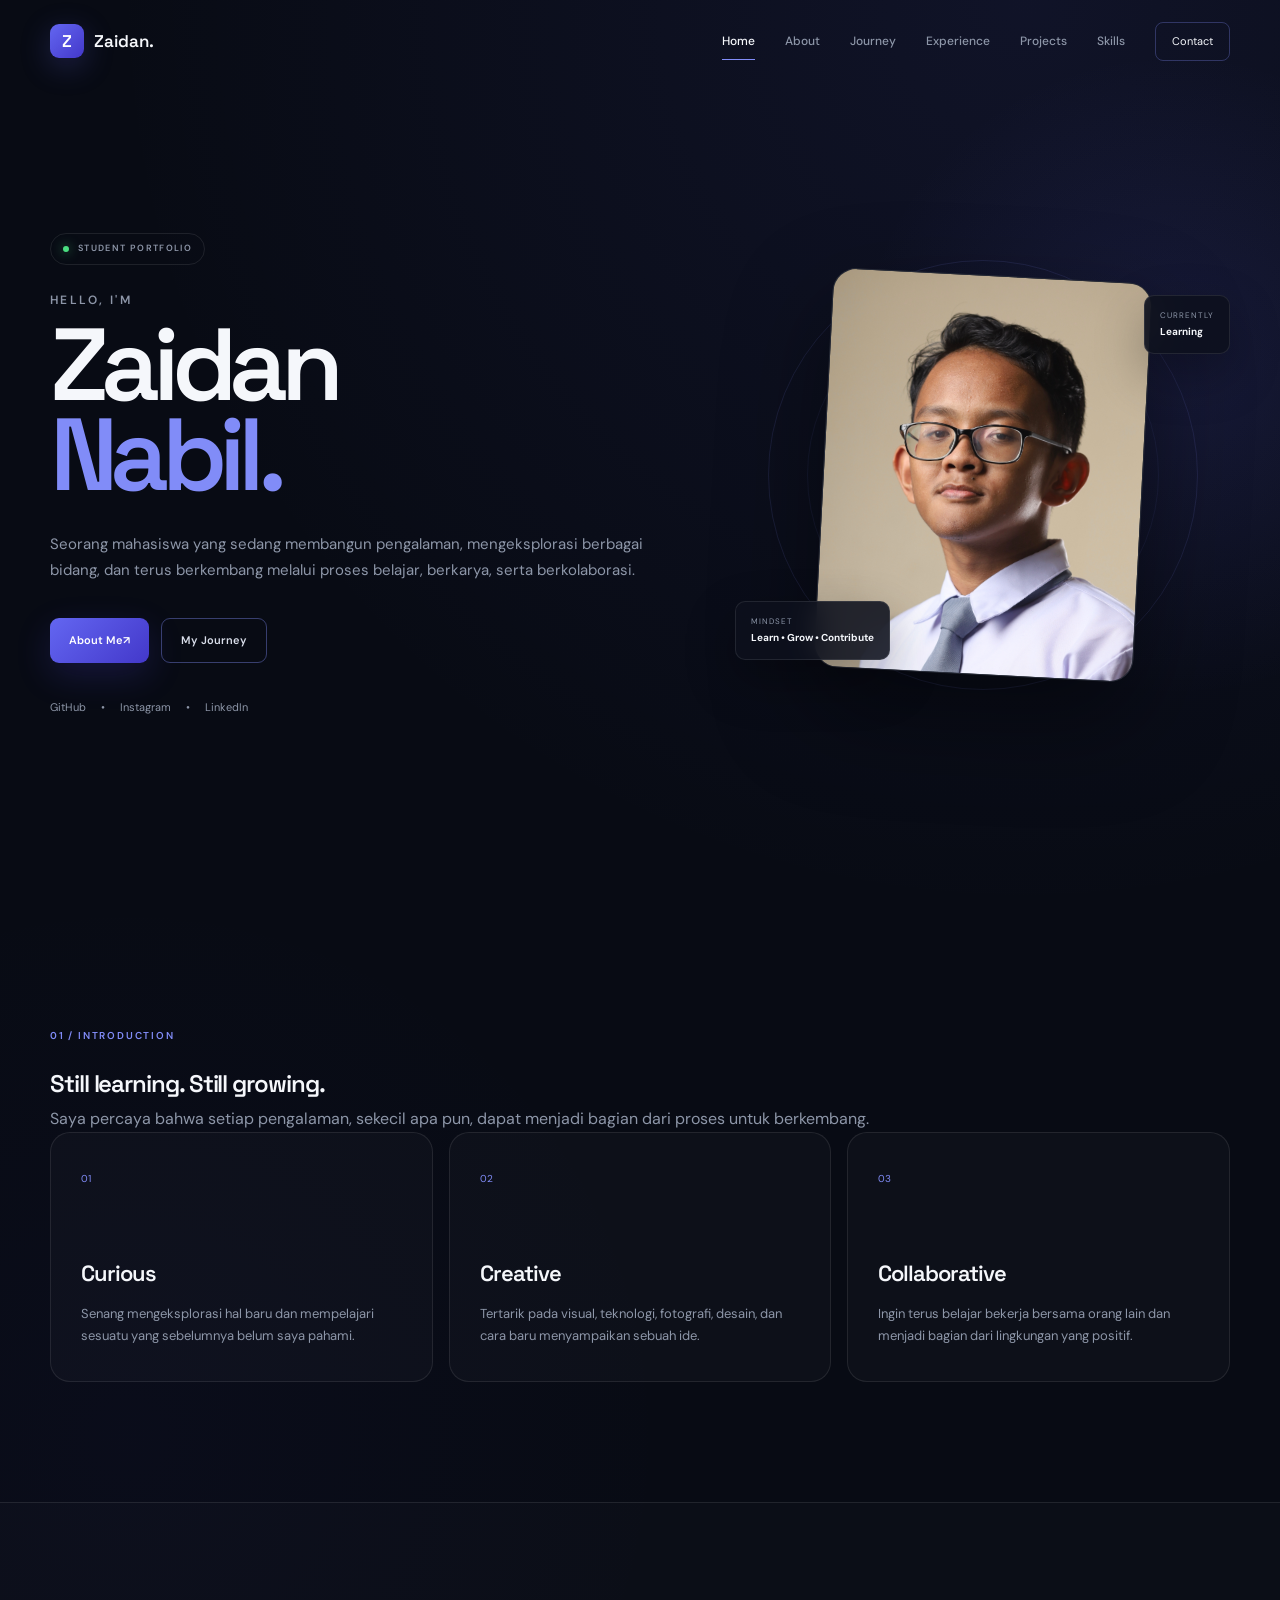
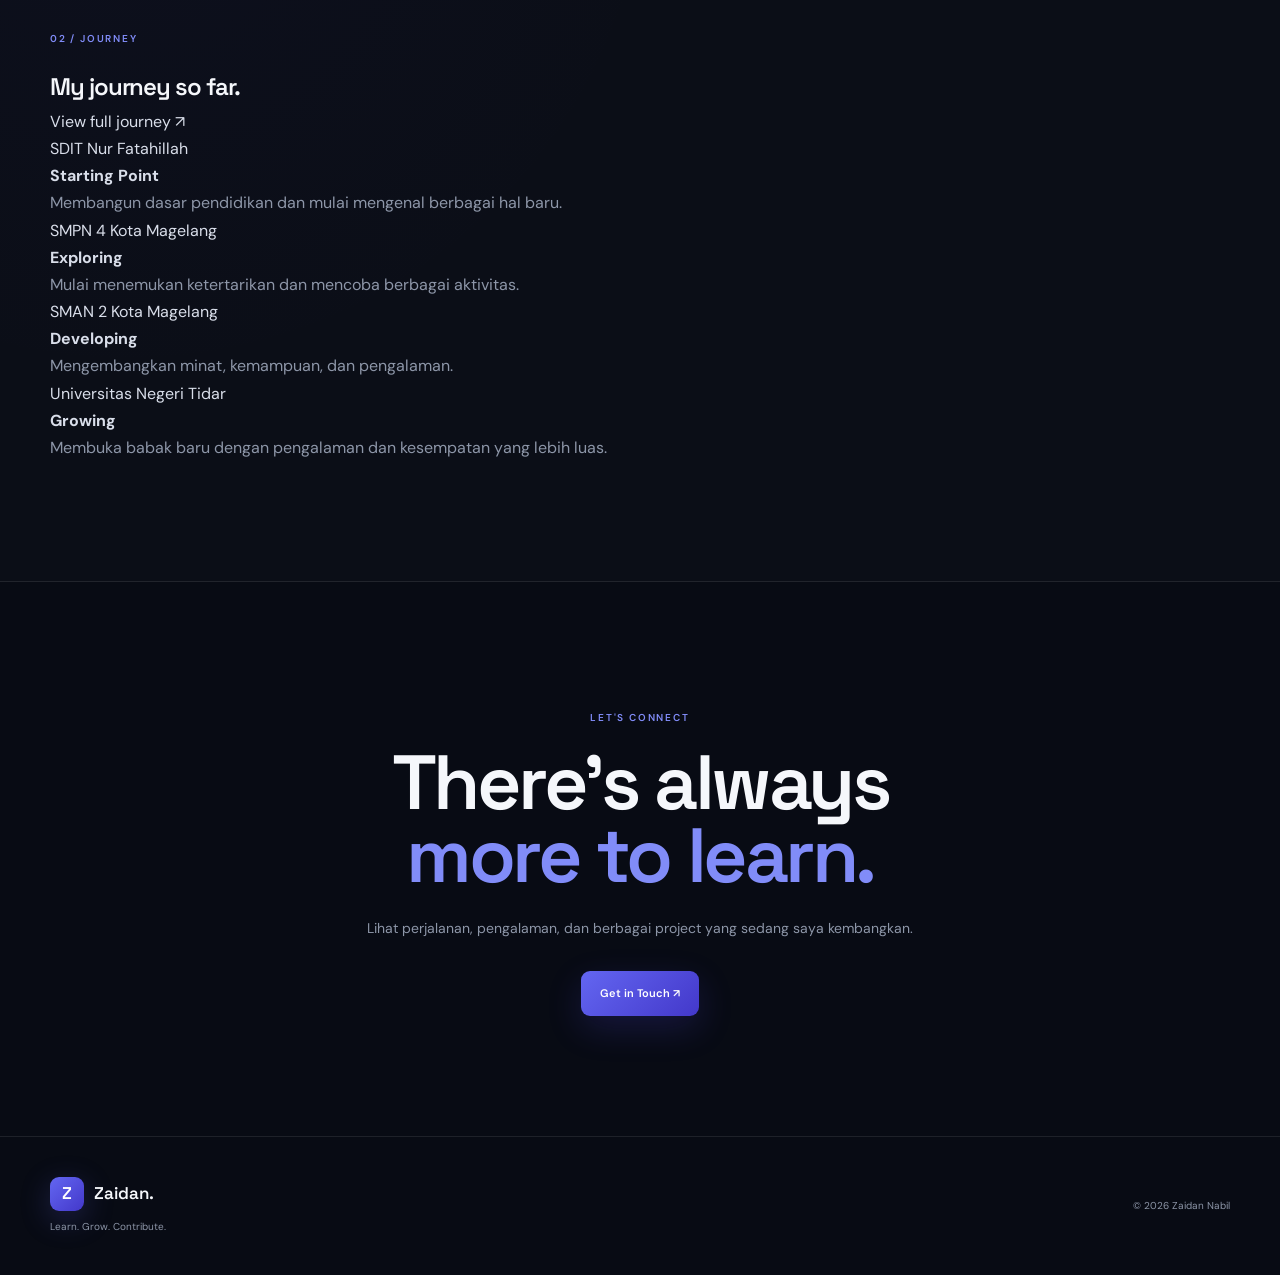
==== commit 929e3538: "Update educational institution names in index.html" ====
--- a/index.html
+++ b/index.html
@@ -265,8 +265,6 @@
 
     <div class="hero-scroll">
 
-        <span></span>
-
     </div>
 
 </section>
@@ -404,7 +402,7 @@
             <div class="mini-item">
 
                 <span>
-                    SD
+                    SDIT Nur Fatahillah
                 </span>
 
                 <div>
@@ -425,7 +423,7 @@
             <div class="mini-item">
 
                 <span>
-                    SMP
+                    SMPN 4 Kota Magelang
                 </span>
 
                 <div>
@@ -445,7 +443,7 @@
             <div class="mini-item">
 
                 <span>
-                    SMA
+                    SMAN 2 Kota Magelang
                 </span>
 
                 <div>
@@ -465,7 +463,7 @@
             <div class="mini-item current">
 
                 <span>
-                    KULIAH
+                    Universitas Negeri Tidar
                 </span>
 
                 <div>
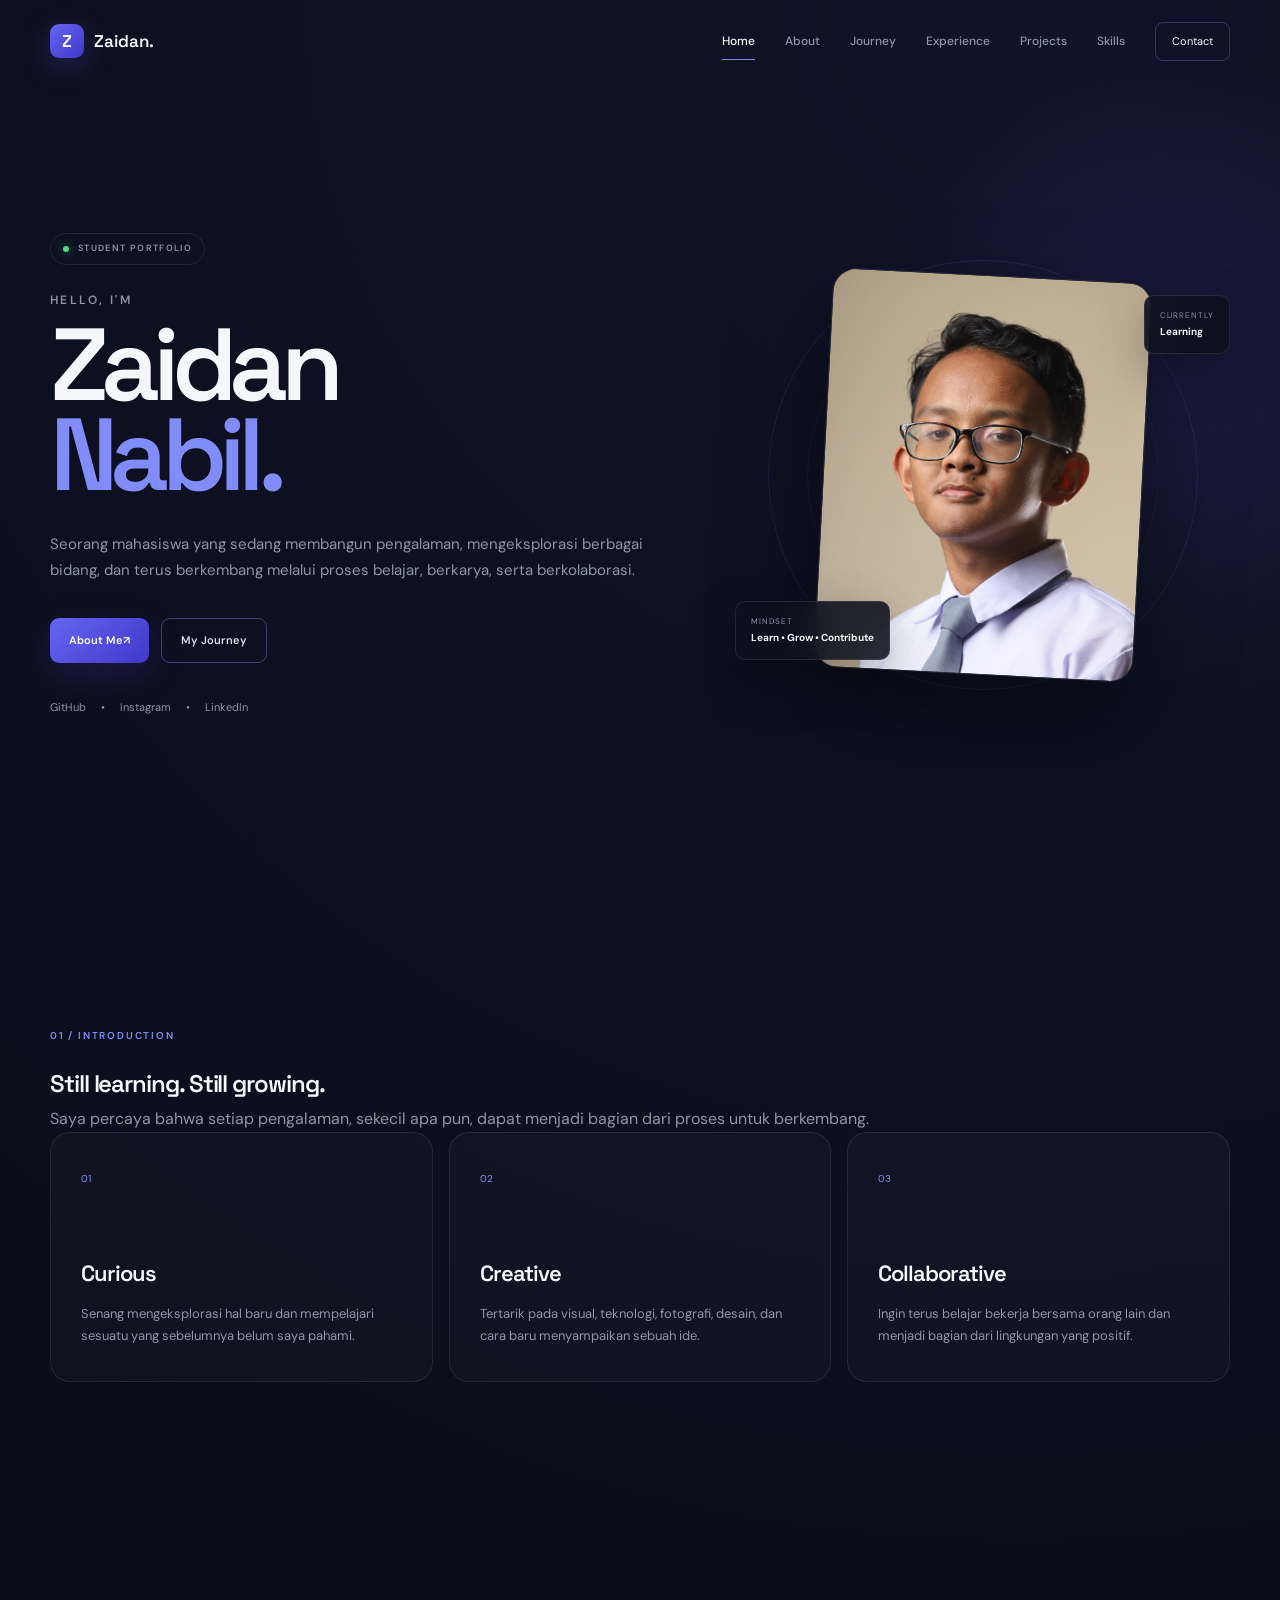
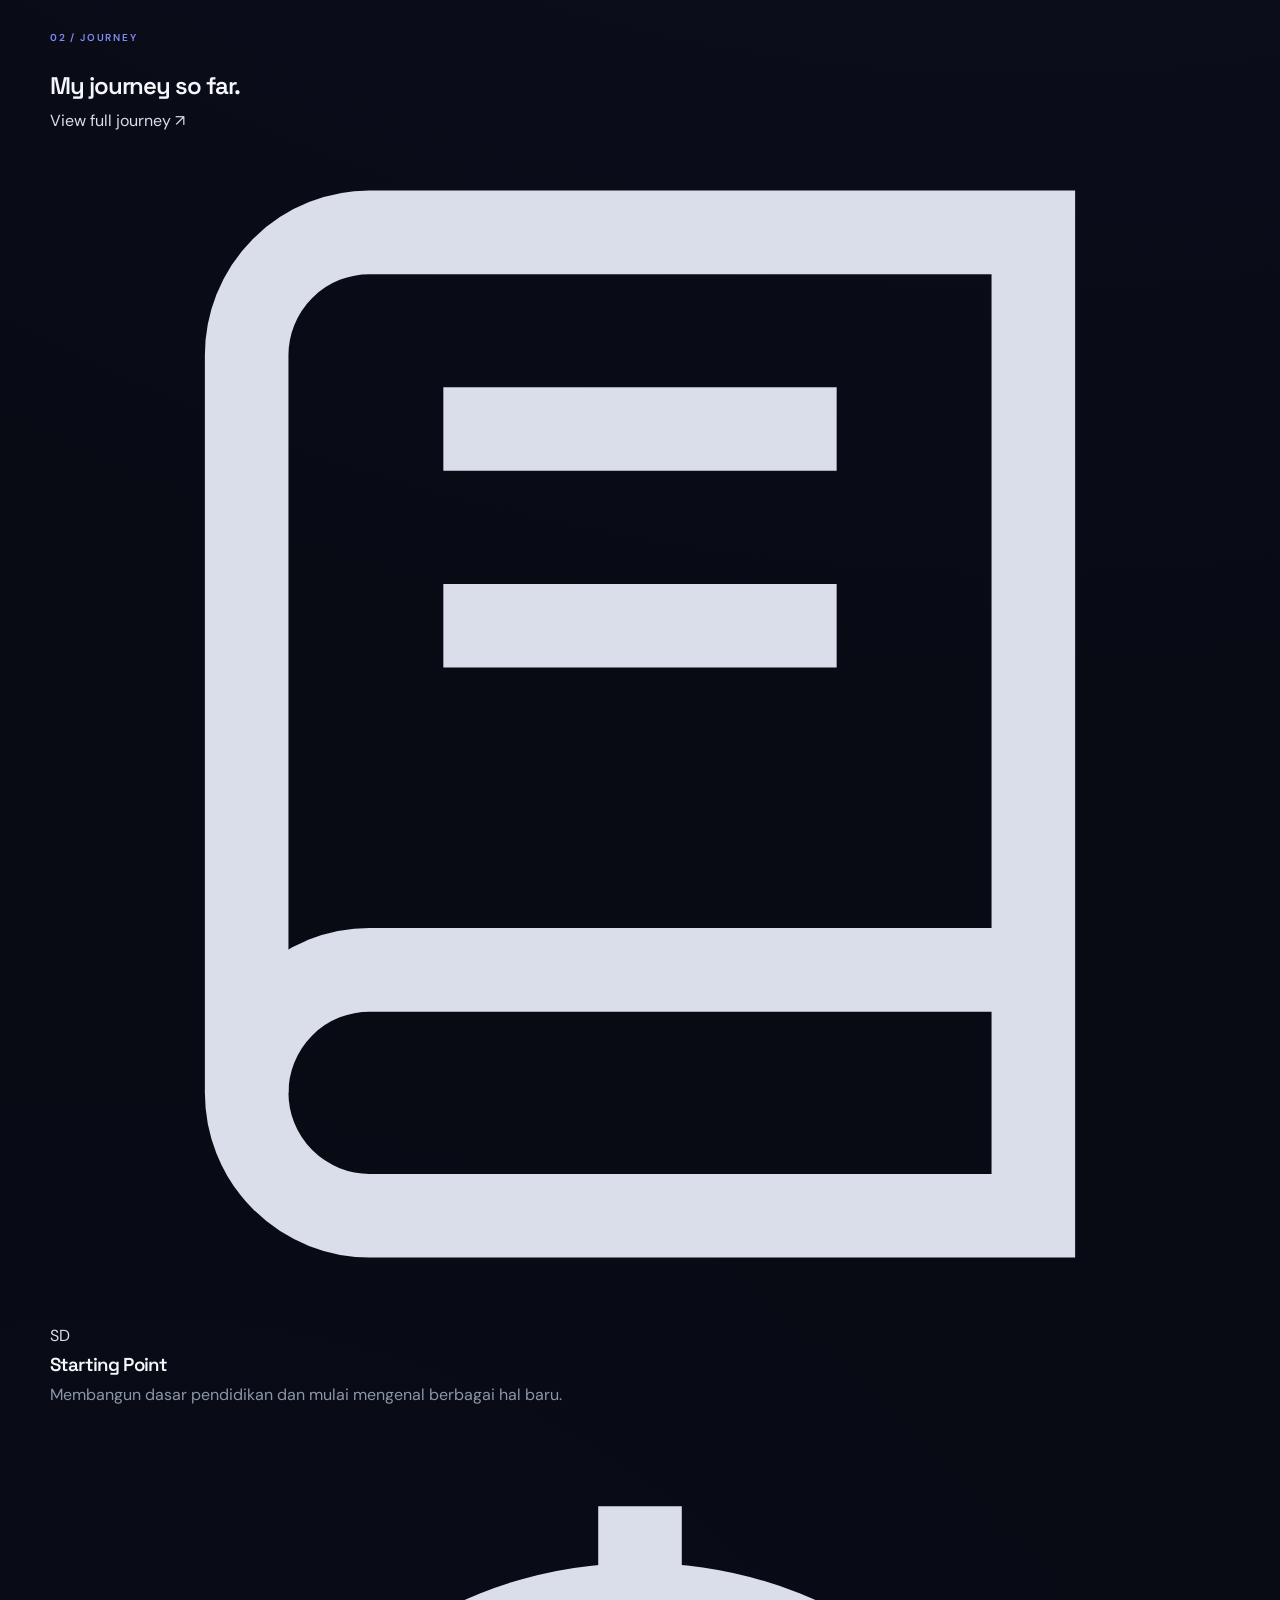
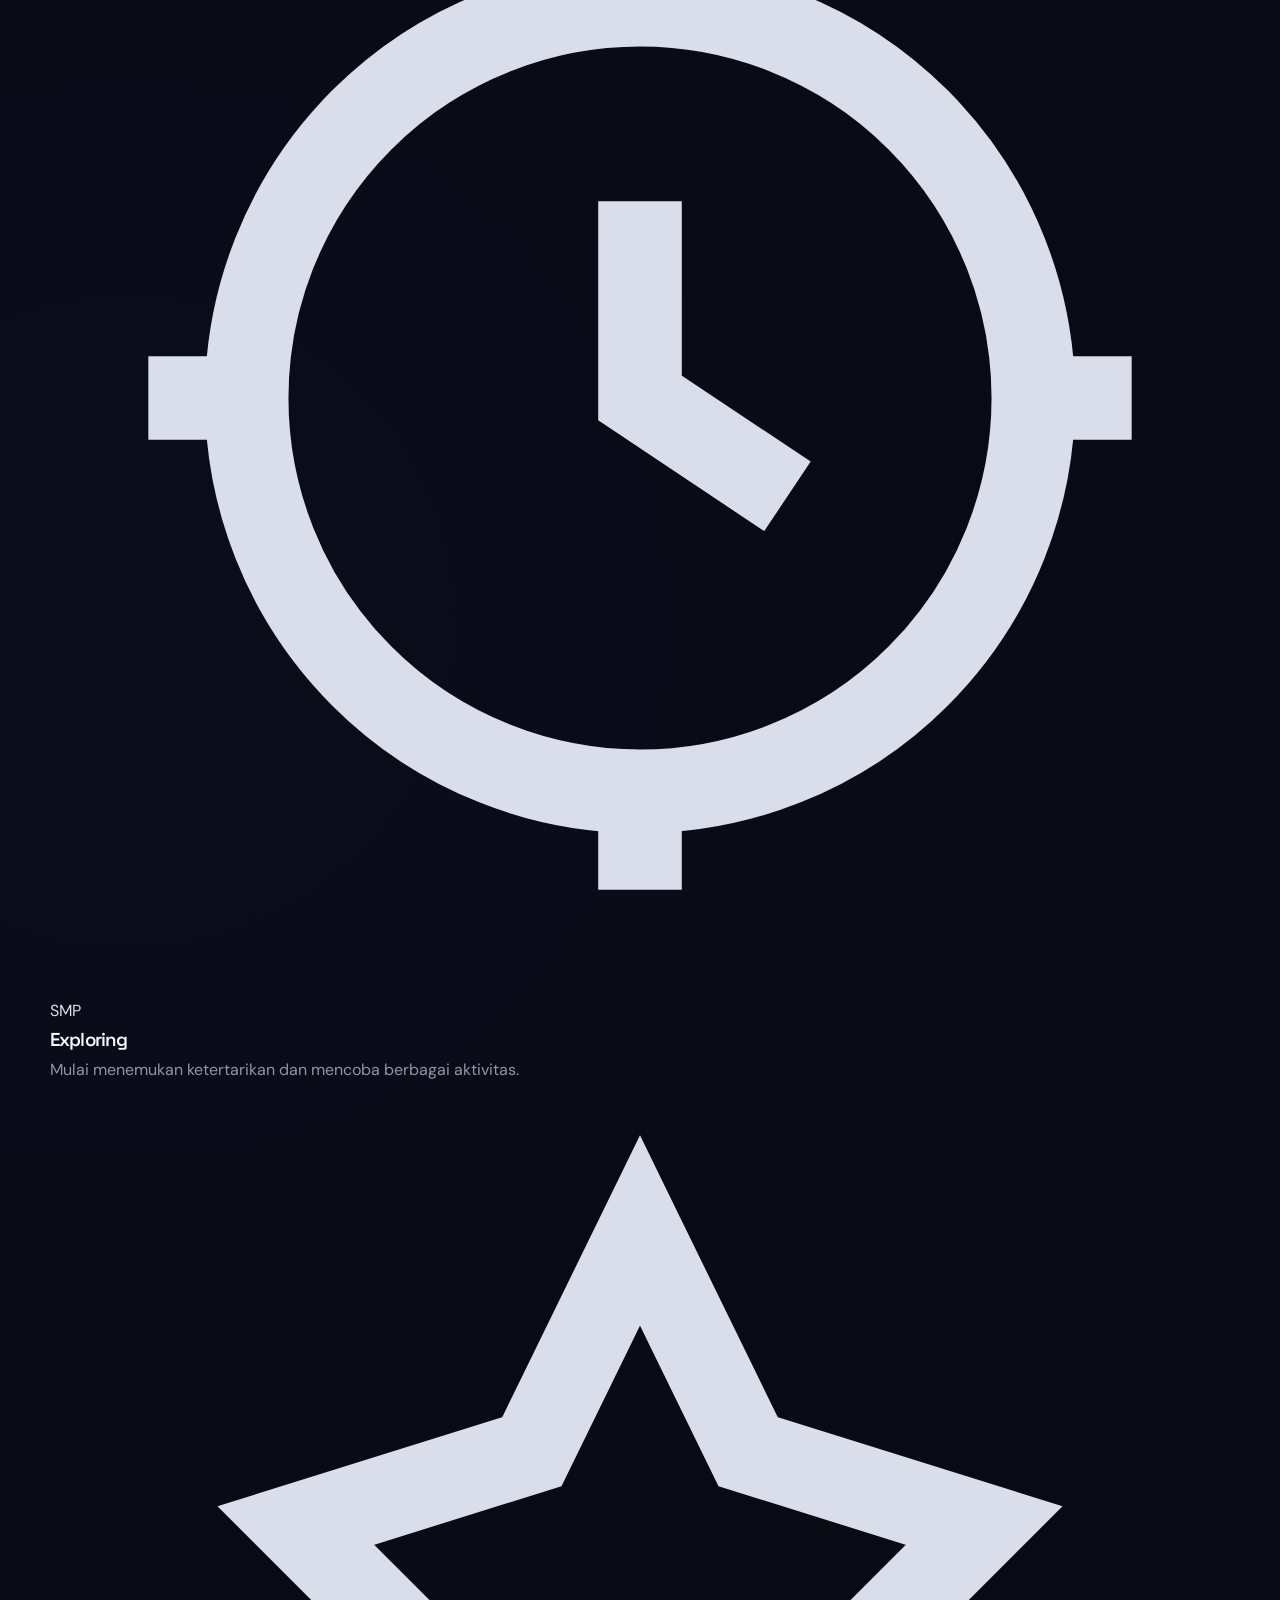
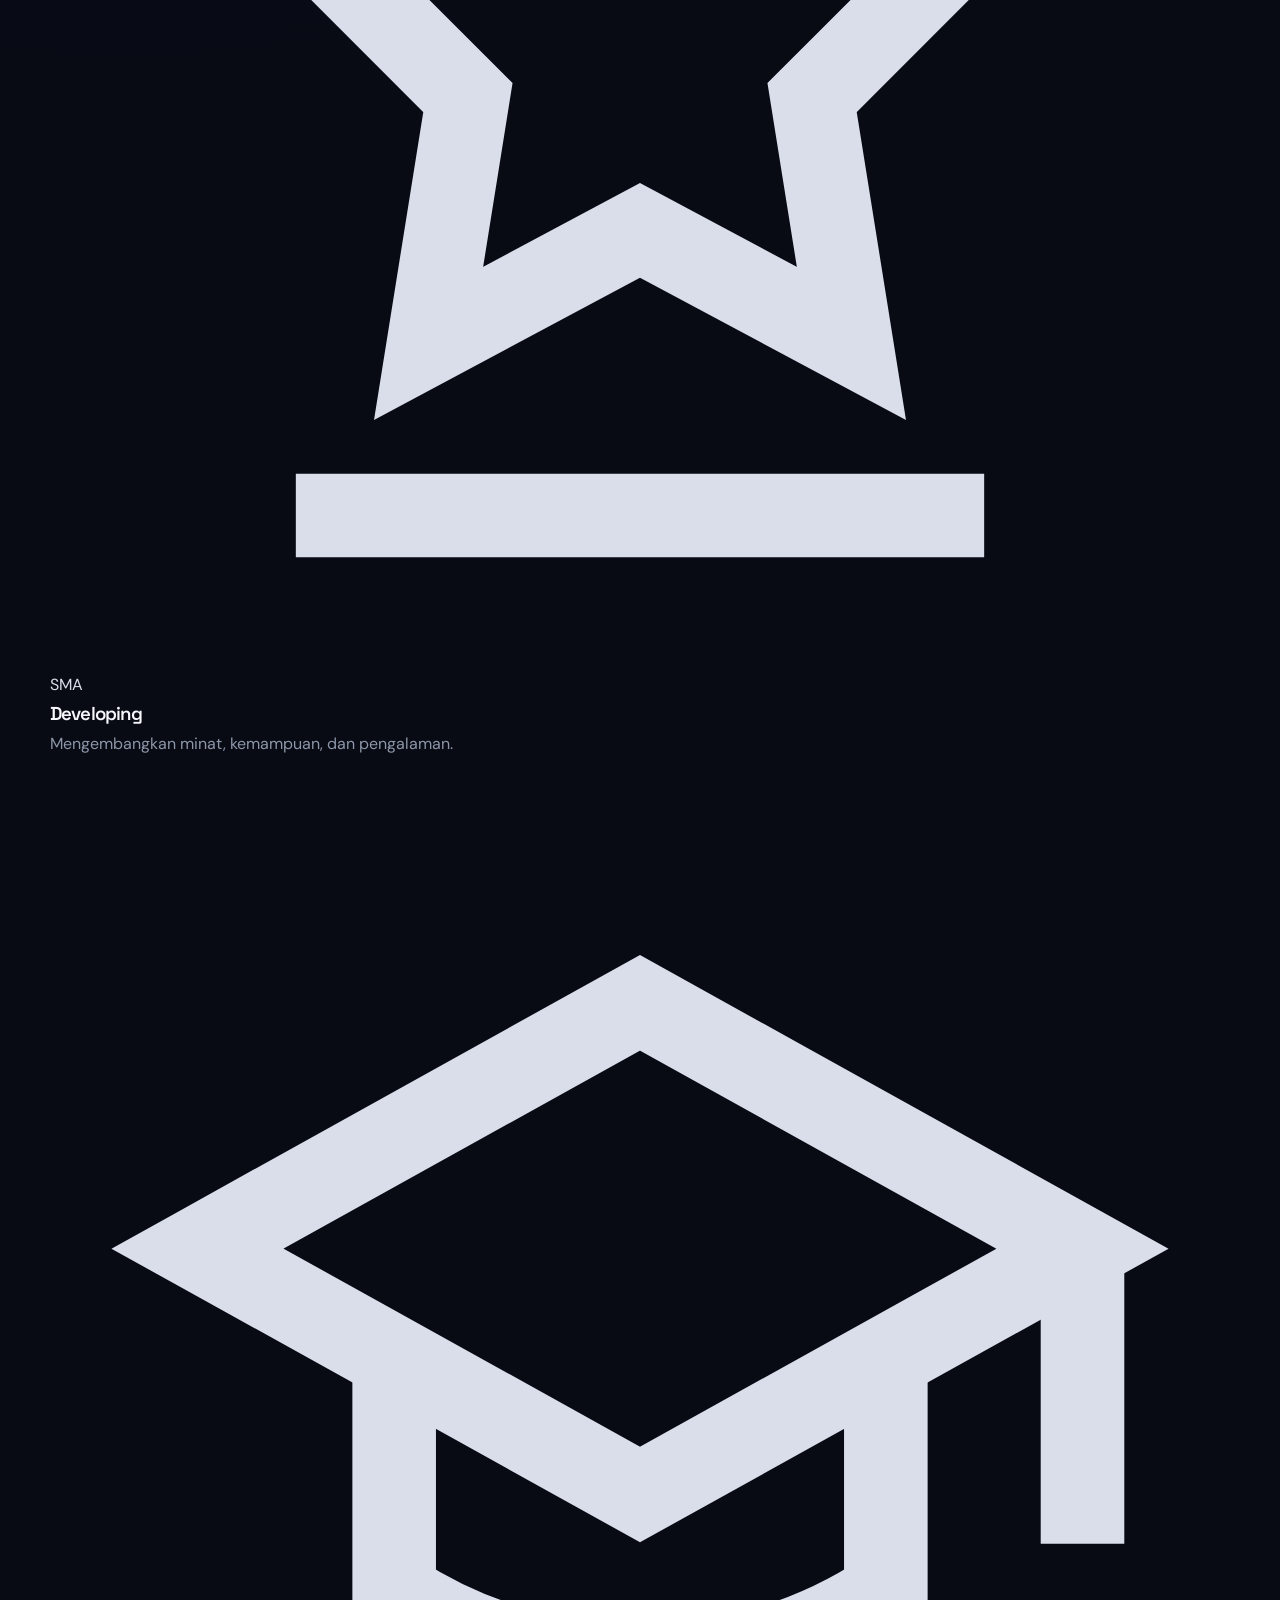
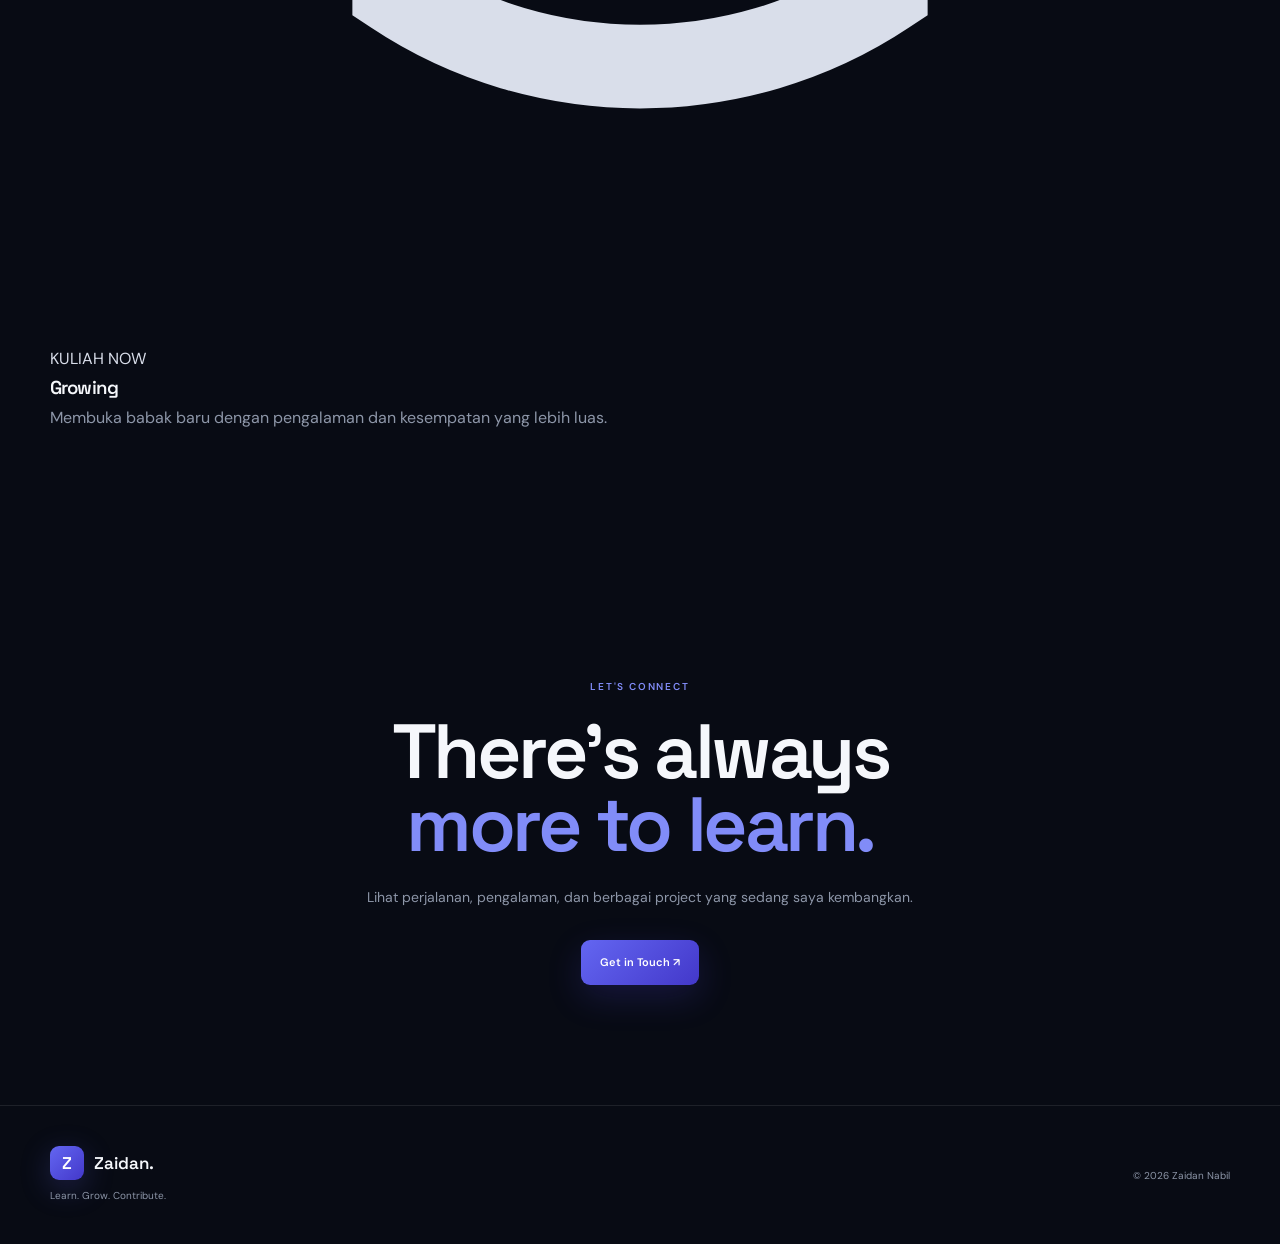
==== commit 41e0a904: "Update index.html" ====
--- a/index.html
+++ b/index.html
@@ -365,16 +365,17 @@
 
 
 
-<!-- JOURNEY PREVIEW -->
-
-<section class="section dark-section">
+<!-- =====================================================
+     JOURNEY PREVIEW
+     ===================================================== -->
+
+<section class="section home-journey">
 
     <div class="container">
 
-        <div class="section-heading-row reveal">
+        <div class="home-journey-header">
 
             <div>
-
                 <span class="section-label">
                     02 / JOURNEY
                 </span>
@@ -383,102 +384,205 @@
                     My journey
                     <span>so far.</span>
                 </h2>
-
-            </div>
-
-
-            <a
-                href="journey.html"
-                class="text-link"
-            >
-                View full journey ↗
-            </a>
-
-        </div>
-
-
-        <div class="mini-timeline">
-
-            <div class="mini-item">
-
-                <span>
-                    SDIT Nur Fatahillah
-                </span>
-
-                <div>
-                    <strong>
+            </div>
+
+            <a href="journey.html" class="journey-link">
+                View full journey
+                <span>↗</span>
+            </a>
+
+        </div>
+
+
+        <div class="home-journey-timeline">
+
+
+            <!-- SD -->
+            <div class="home-journey-item">
+
+                <div class="home-journey-marker">
+
+                    <div class="home-journey-icon">
+                        <svg viewBox="0 0 24 24"
+                             fill="none"
+                             stroke="currentColor"
+                             stroke-width="1.7">
+
+                            <path d="M4 19.5A2.5 2.5 0 0 1 6.5 17H20"/>
+                            <path d="M6.5 2H20v20H6.5A2.5 2.5 0 0 1 4 19.5v-15A2.5 2.5 0 0 1 6.5 2Z"/>
+                            <path d="M8 6h8"/>
+                            <path d="M8 10h8"/>
+
+                        </svg>
+                    </div>
+
+                </div>
+
+
+                <div class="home-journey-content">
+
+                    <span class="home-journey-stage">
+                        SD
+                    </span>
+
+                    <h3>
                         Starting Point
-                    </strong>
+                    </h3>
 
                     <p>
-                        Membangun dasar pendidikan
-                        dan mulai mengenal berbagai
-                        hal baru.
+                        Membangun dasar pendidikan dan mulai
+                        mengenal berbagai hal baru.
                     </p>
-                </div>
-
-            </div>
-
-
-            <div class="mini-item">
-
-                <span>
-                    SMPN 4 Kota Magelang
-                </span>
-
-                <div>
-                    <strong>
+
+                </div>
+
+            </div>
+
+
+
+            <!-- SMP -->
+            <div class="home-journey-item">
+
+                <div class="home-journey-marker">
+
+                    <div class="home-journey-icon">
+
+                        <svg viewBox="0 0 24 24"
+                             fill="none"
+                             stroke="currentColor"
+                             stroke-width="1.7">
+
+                            <circle cx="12" cy="12" r="8"/>
+
+                            <path d="M12 8v4l3 2"/>
+
+                            <path d="M12 2v2"/>
+                            <path d="M12 20v2"/>
+                            <path d="M2 12h2"/>
+                            <path d="M20 12h2"/>
+
+                        </svg>
+
+                    </div>
+
+                </div>
+
+
+                <div class="home-journey-content">
+
+                    <span class="home-journey-stage">
+                        SMP
+                    </span>
+
+                    <h3>
                         Exploring
-                    </strong>
+                    </h3>
 
                     <p>
-                        Mulai menemukan ketertarikan
-                        dan mencoba berbagai aktivitas.
+                        Mulai menemukan ketertarikan dan mencoba
+                        berbagai aktivitas.
                     </p>
-                </div>
-
-            </div>
-
-
-            <div class="mini-item">
-
-                <span>
-                    SMAN 2 Kota Magelang
-                </span>
-
-                <div>
-                    <strong>
+
+                </div>
+
+            </div>
+
+
+
+            <!-- SMA -->
+            <div class="home-journey-item">
+
+                <div class="home-journey-marker">
+
+                    <div class="home-journey-icon">
+
+                        <svg viewBox="0 0 24 24"
+                             fill="none"
+                             stroke="currentColor"
+                             stroke-width="1.7">
+
+                            <path d="M12 3l2.2 4.5L19 9l-3.5 3.5.8 5-4.3-2.3-4.3 2.3.8-5L5 9l4.8-1.5L12 3Z"/>
+
+                            <path d="M5 21h14"/>
+
+                        </svg>
+
+                    </div>
+
+                </div>
+
+
+                <div class="home-journey-content">
+
+                    <span class="home-journey-stage">
+                        SMA
+                    </span>
+
+                    <h3>
                         Developing
-                    </strong>
+                    </h3>
 
                     <p>
-                        Mengembangkan minat,
-                        kemampuan, dan pengalaman.
+                        Mengembangkan minat, kemampuan,
+                        dan pengalaman.
                     </p>
-                </div>
-
-            </div>
-
-
-            <div class="mini-item current">
-
-                <span>
-                    Universitas Negeri Tidar
-                </span>
-
-                <div>
-                    <strong>
+
+                </div>
+
+            </div>
+
+
+
+            <!-- KULIAH -->
+            <div class="home-journey-item current">
+
+                <div class="home-journey-marker">
+
+                    <div class="home-journey-icon">
+
+                        <svg viewBox="0 0 24 24"
+                             fill="none"
+                             stroke="currentColor"
+                             stroke-width="1.7">
+
+                            <path d="M3 10l9-5 9 5-9 5-9-5Z"/>
+                            <path d="M7 12.5V17c3 2 7 2 10 0v-4.5"/>
+                            <path d="M21 10v6"/>
+
+                        </svg>
+
+                    </div>
+
+                </div>
+
+
+                <div class="home-journey-content">
+
+                    <div class="home-journey-current">
+
+                        <span class="home-journey-stage">
+                            KULIAH
+                        </span>
+
+                        <span class="home-current-badge">
+                            NOW
+                        </span>
+
+                    </div>
+
+                    <h3>
                         Growing
-                    </strong>
+                    </h3>
 
                     <p>
-                        Membuka babak baru dengan
-                        pengalaman dan kesempatan
-                        yang lebih luas.
+                        Membuka babak baru dengan pengalaman
+                        dan kesempatan yang lebih luas.
                     </p>
-                </div>
-
-            </div>
+
+                </div>
+
+            </div>
+
 
         </div>
 
